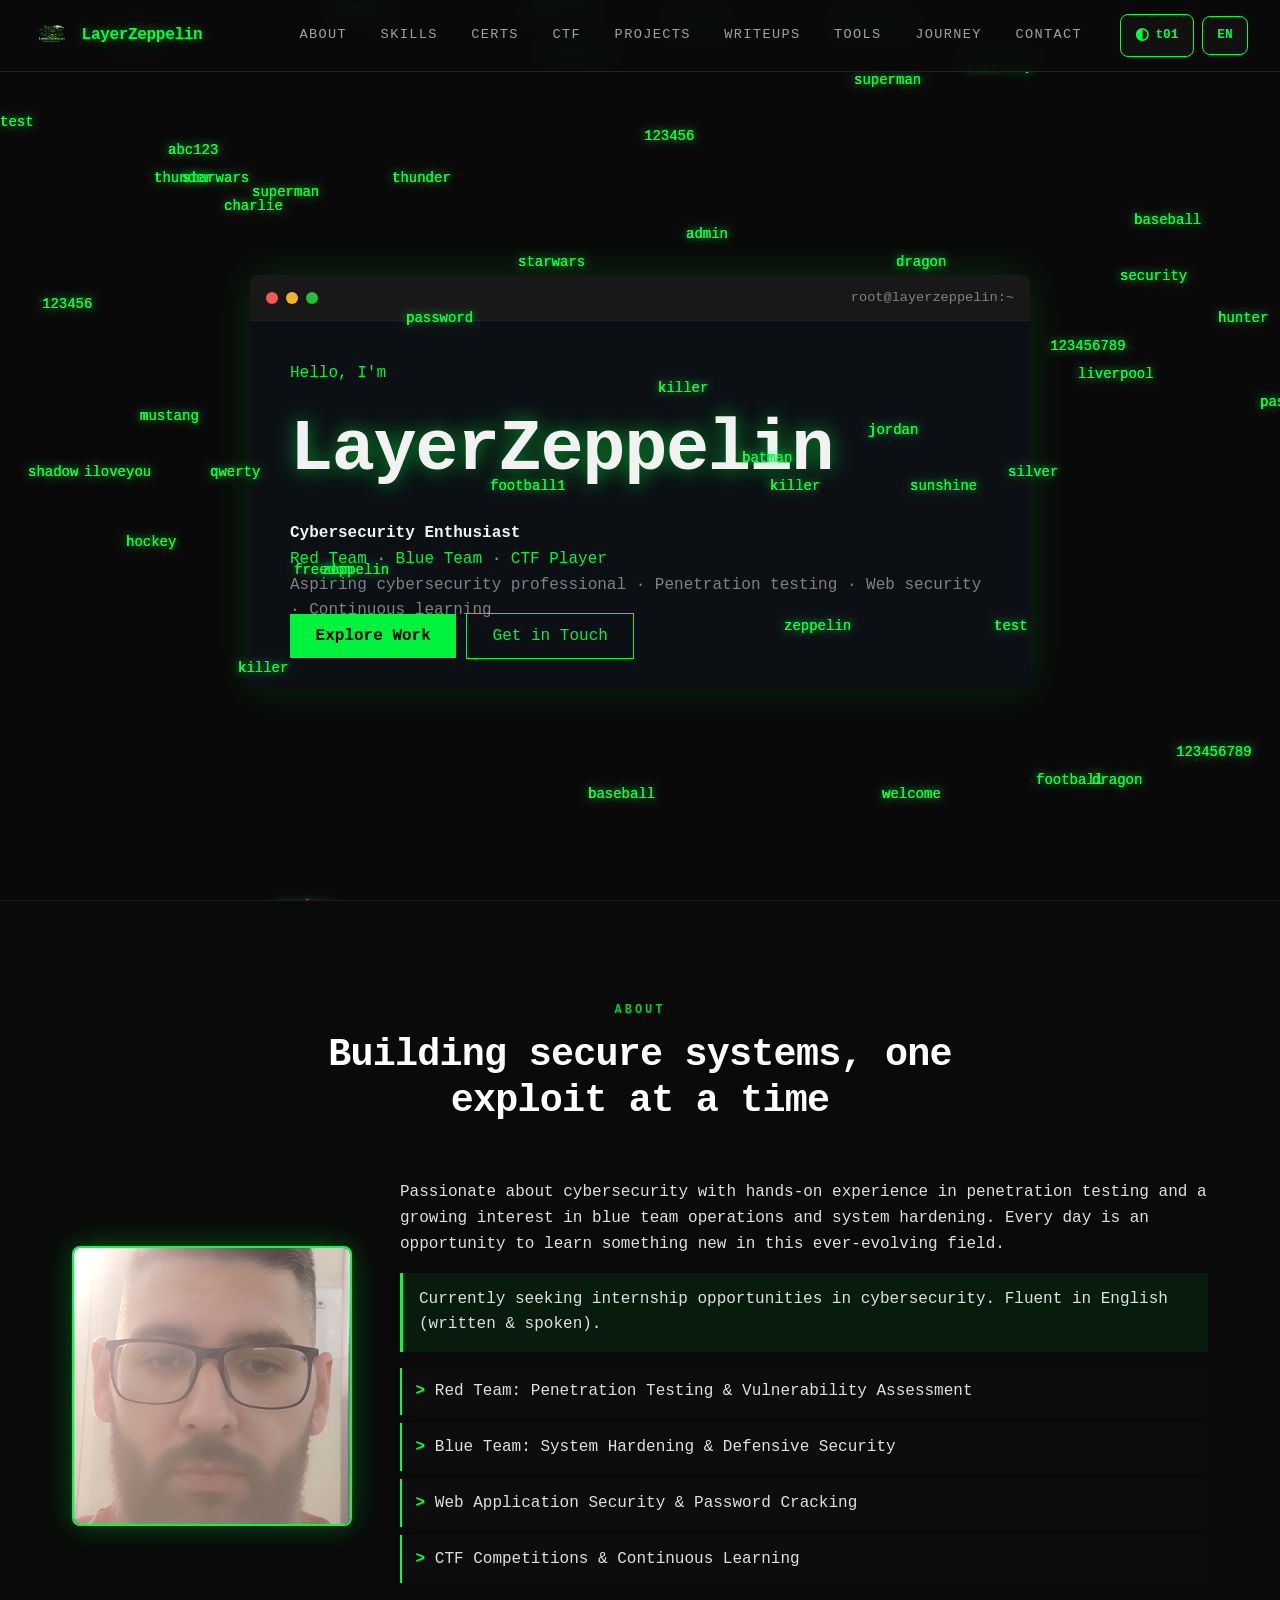
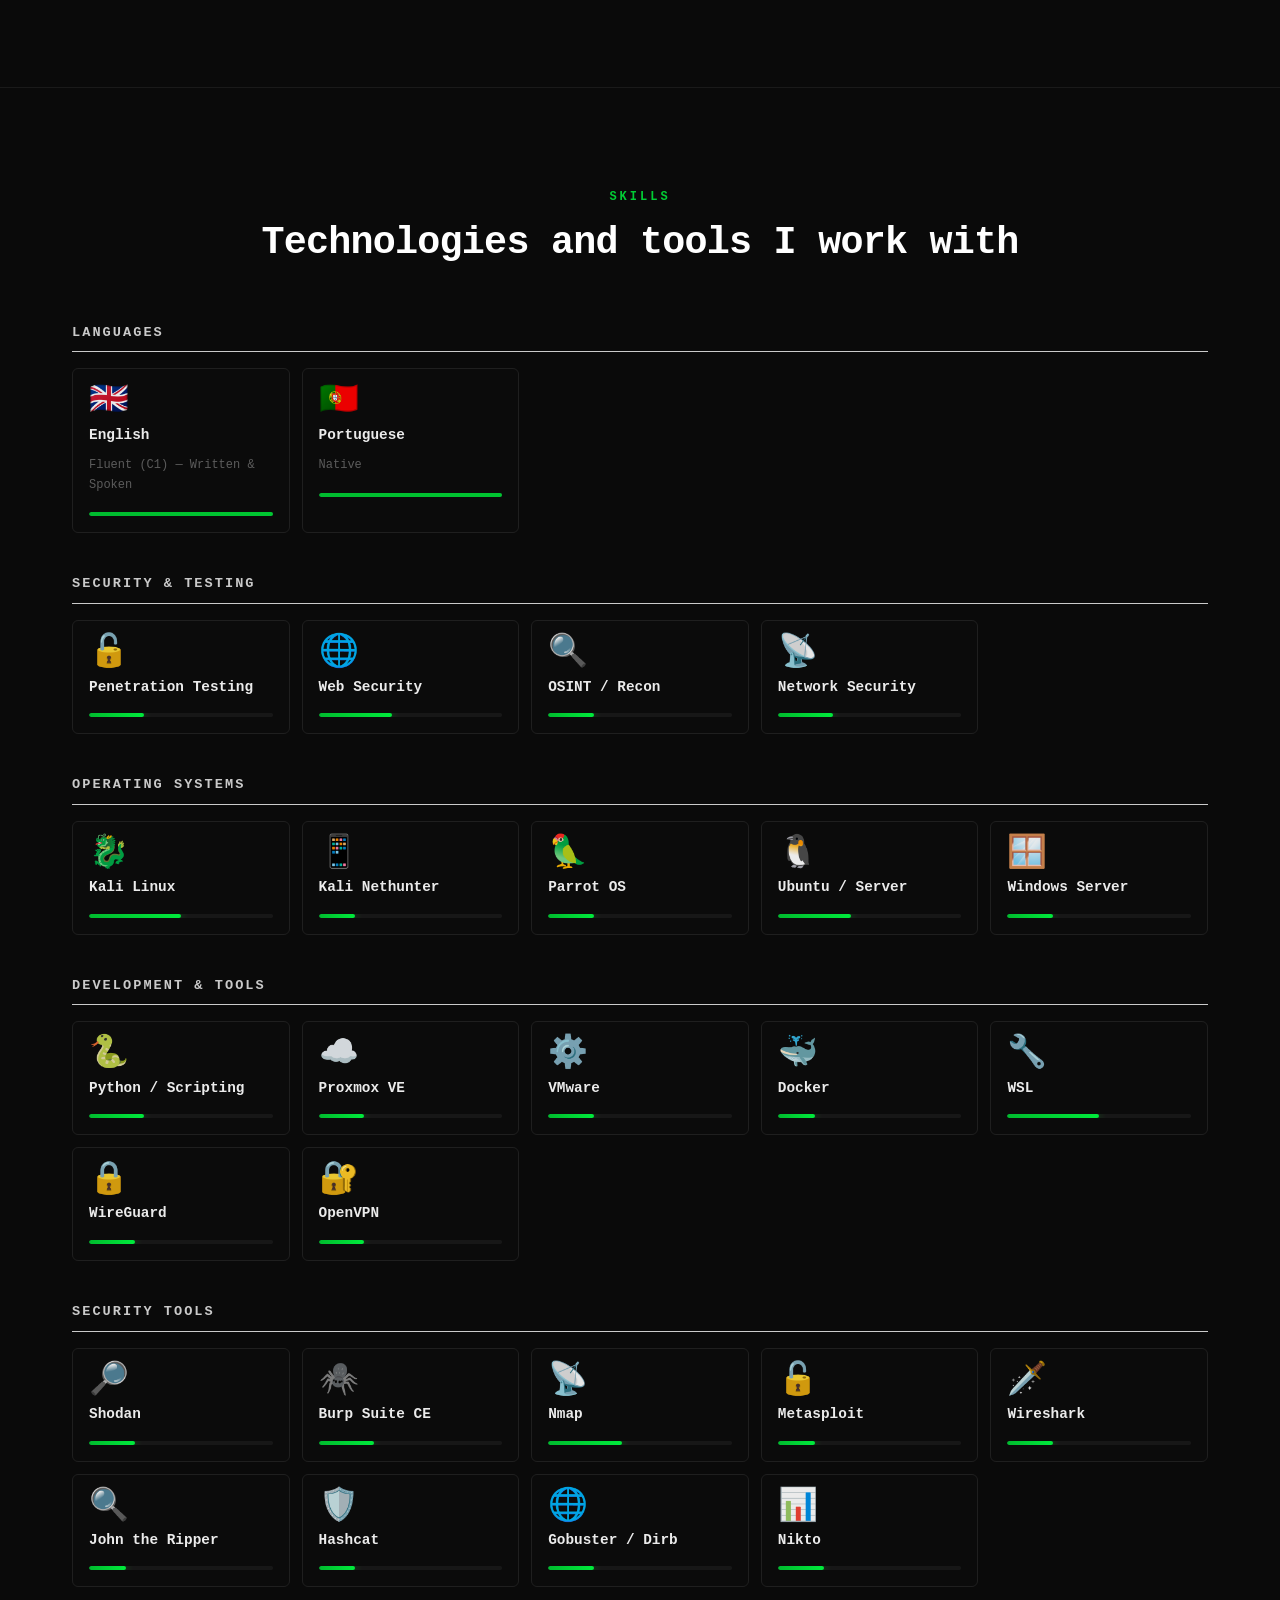
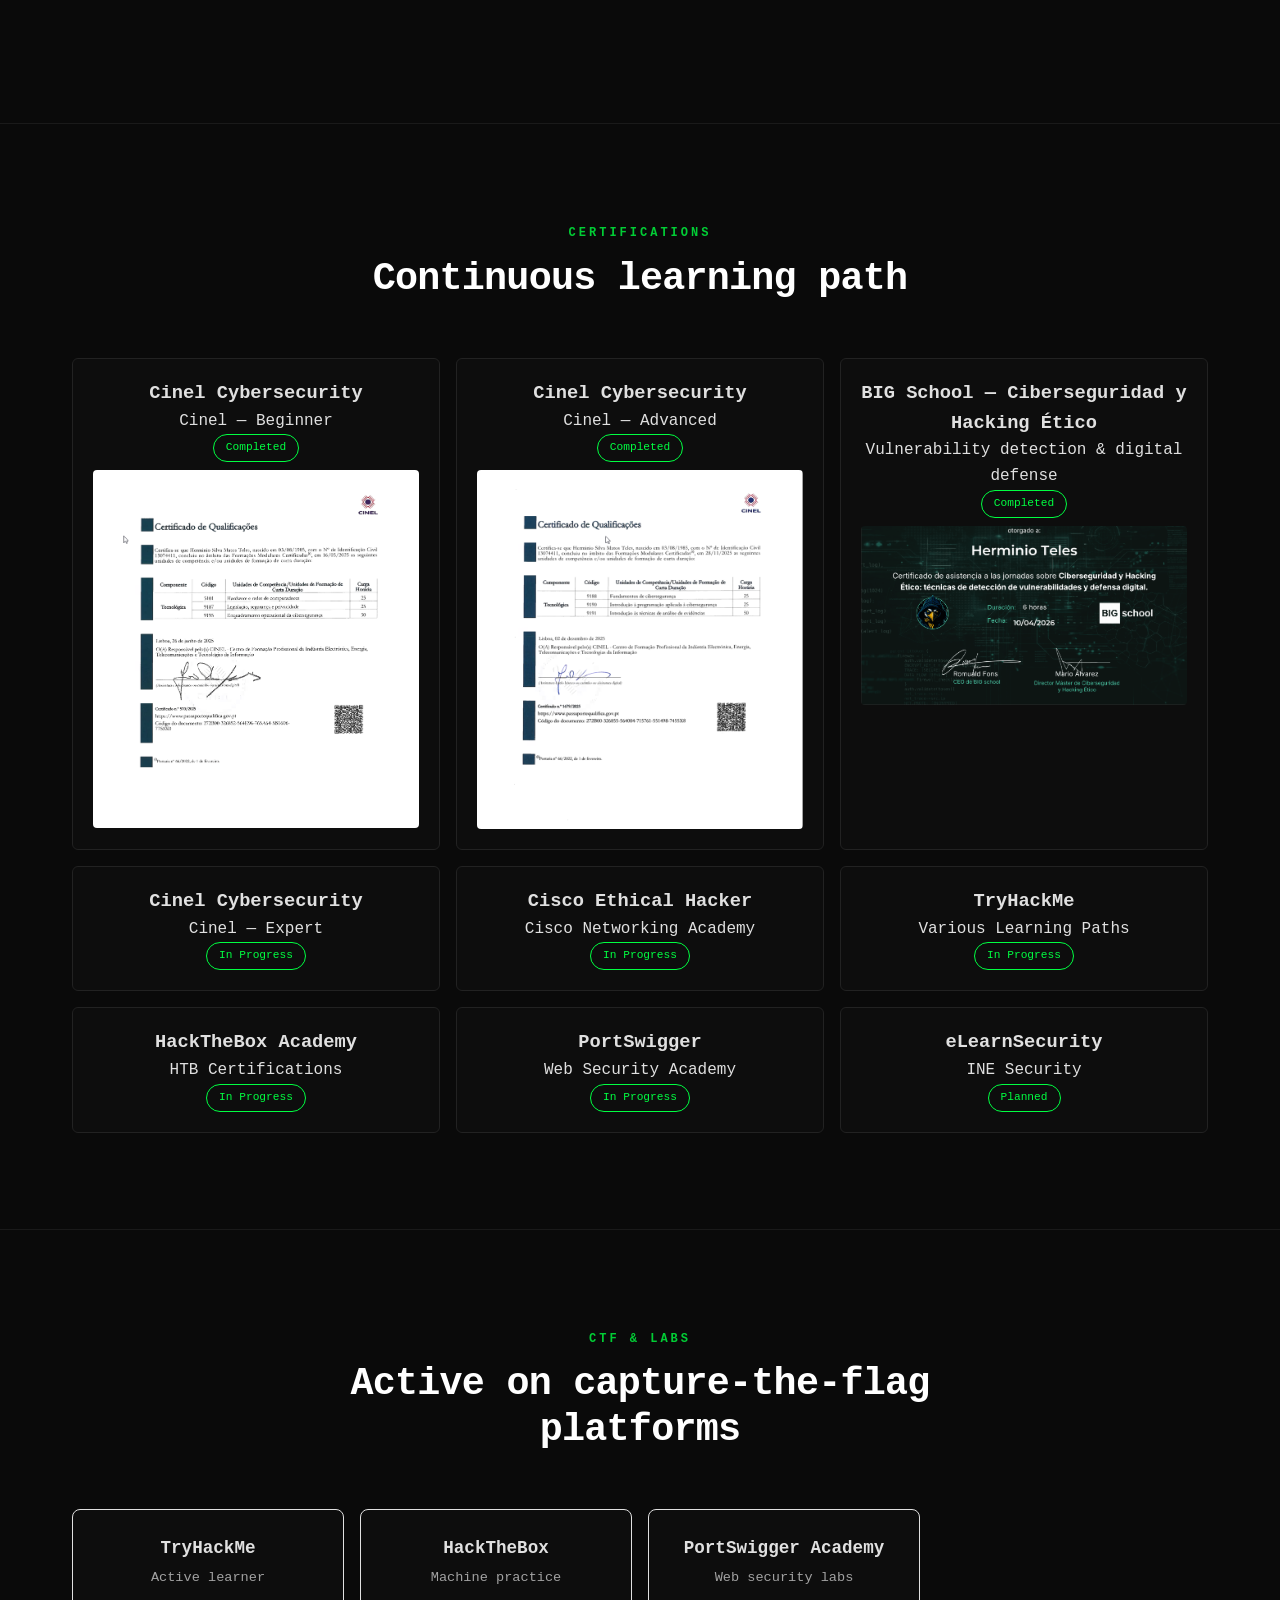
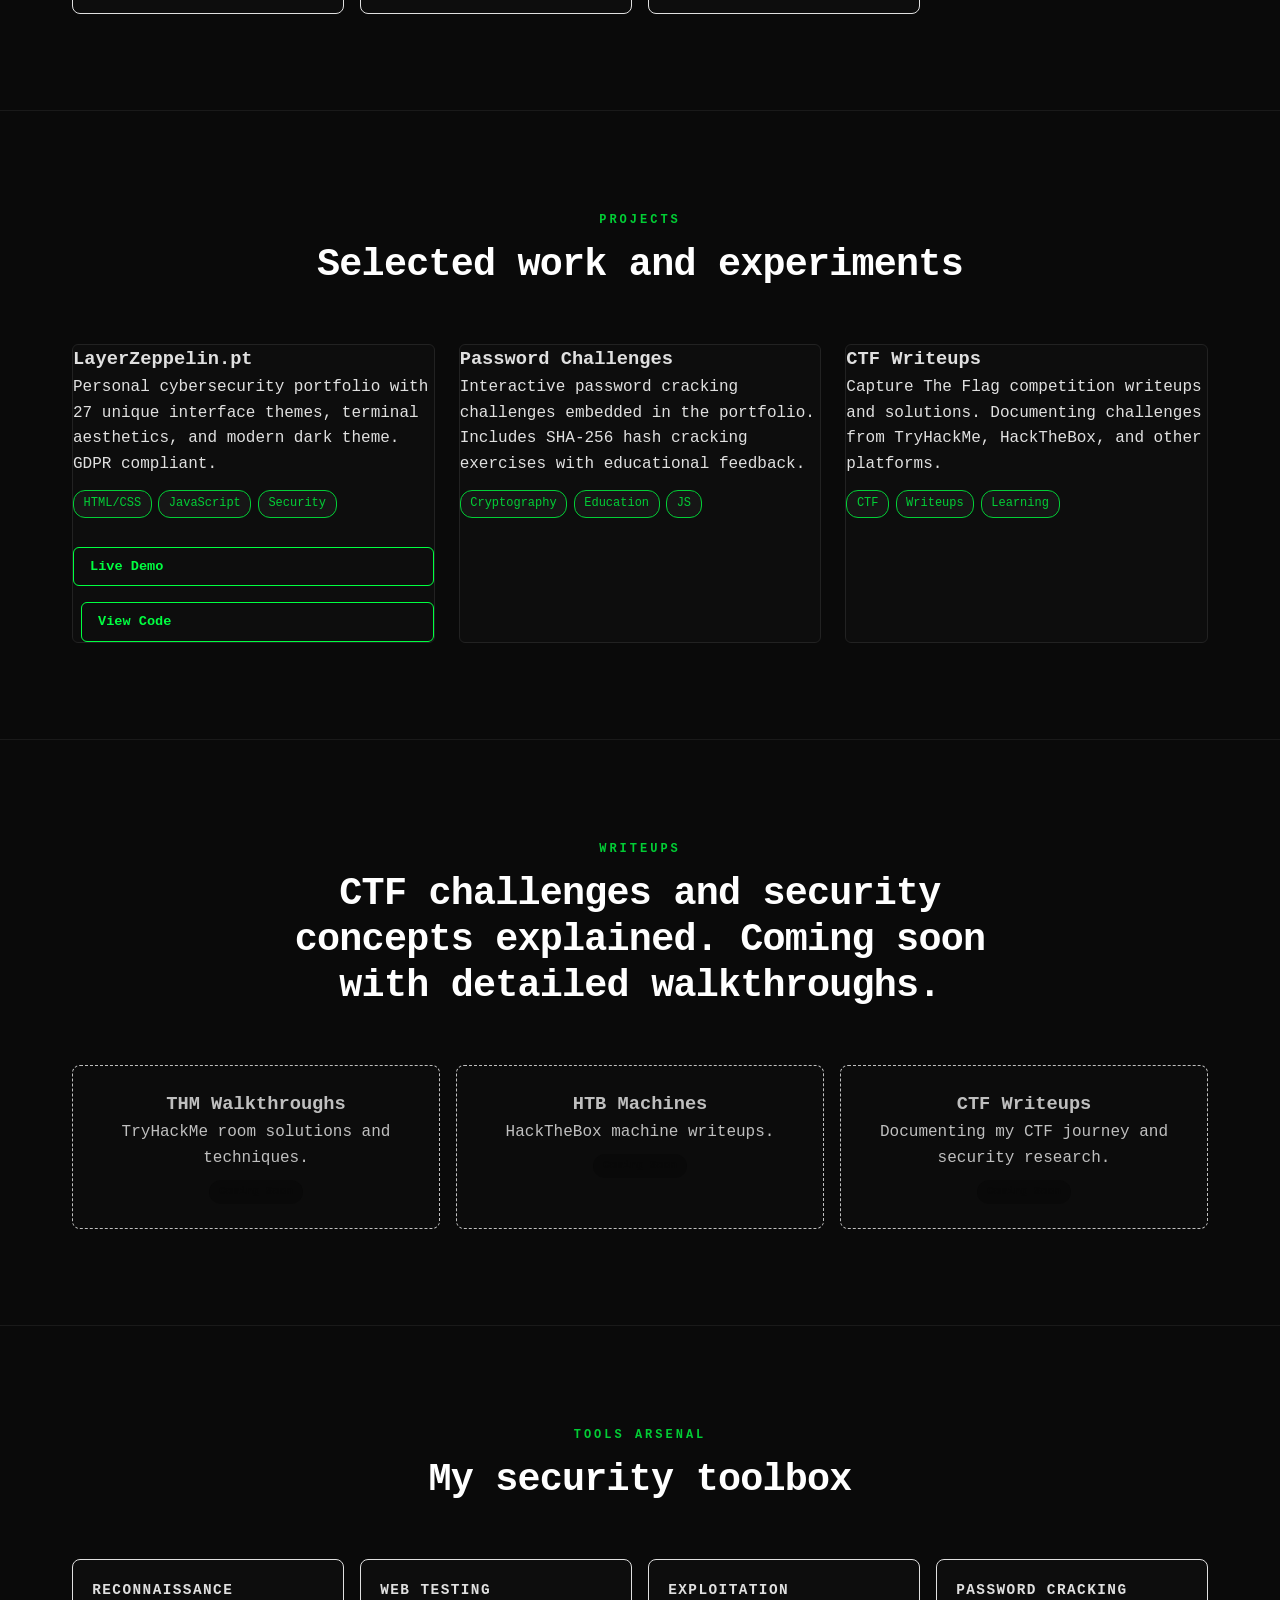
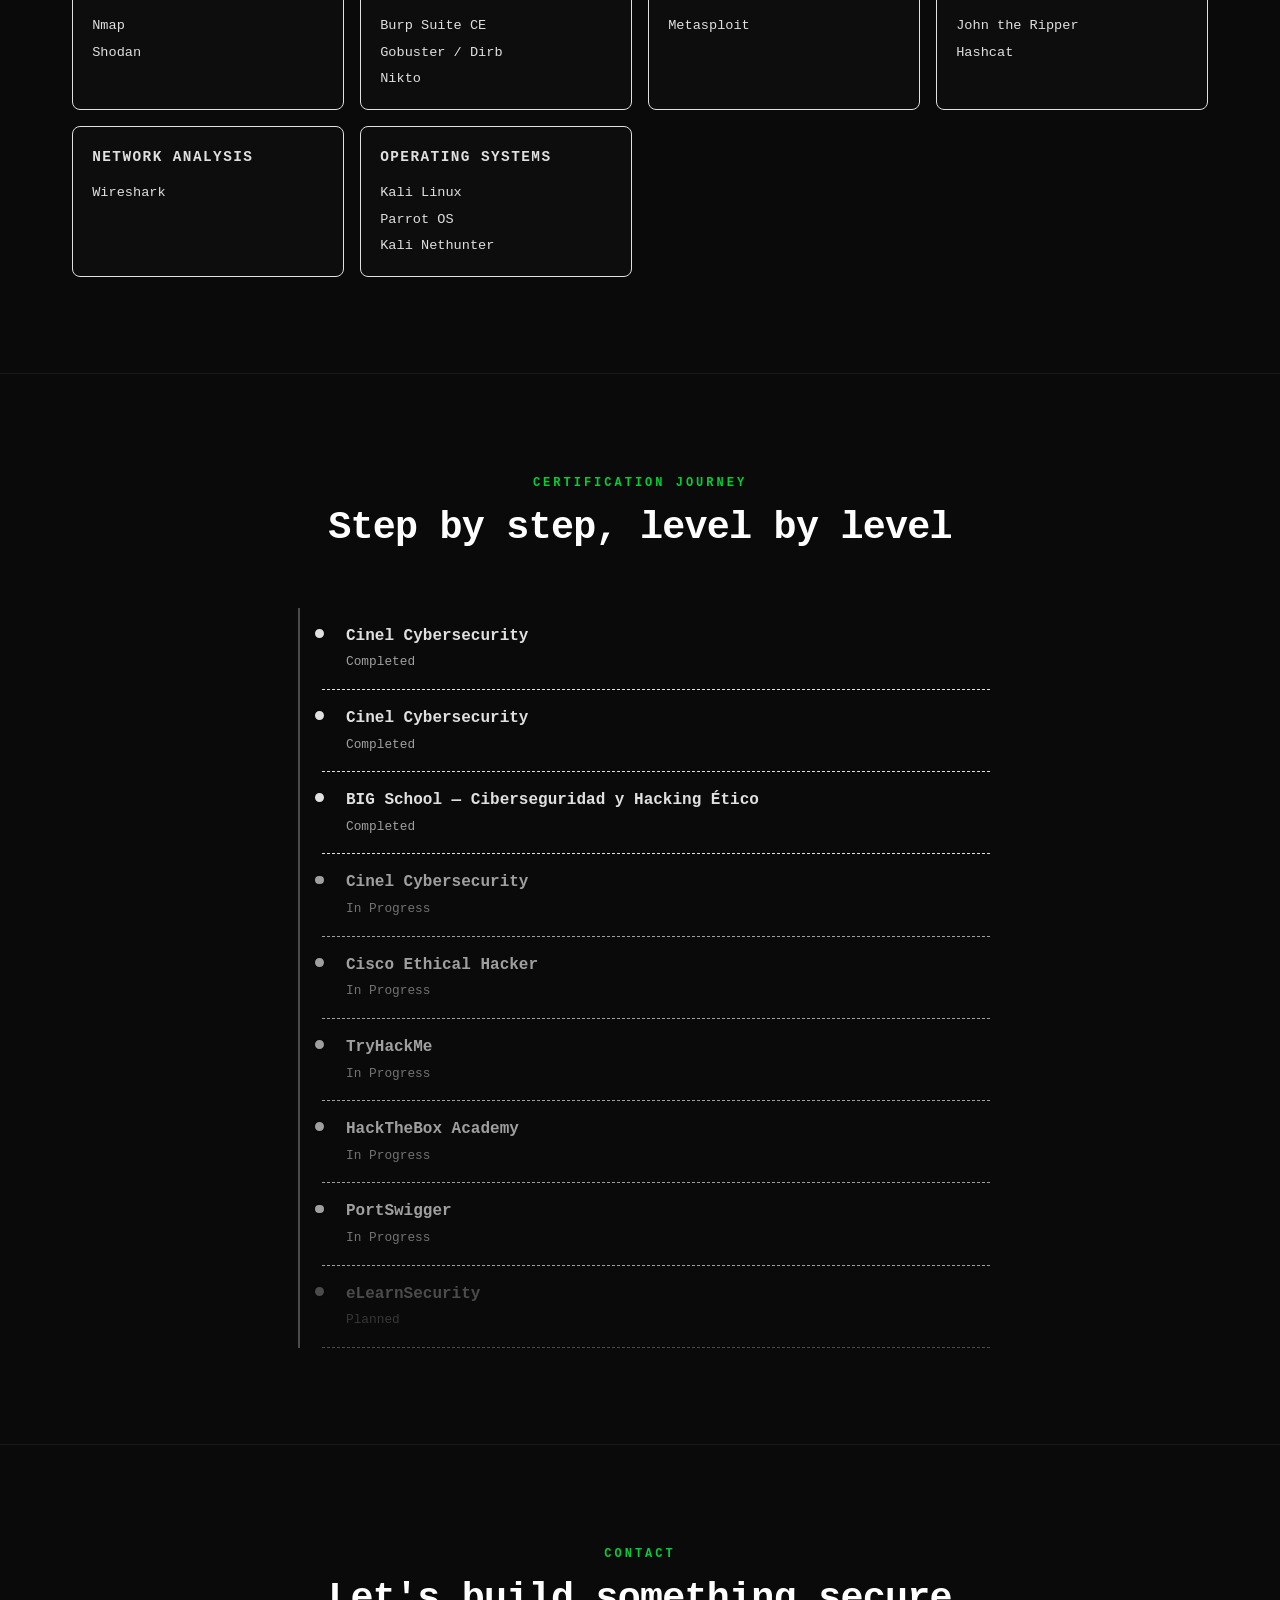
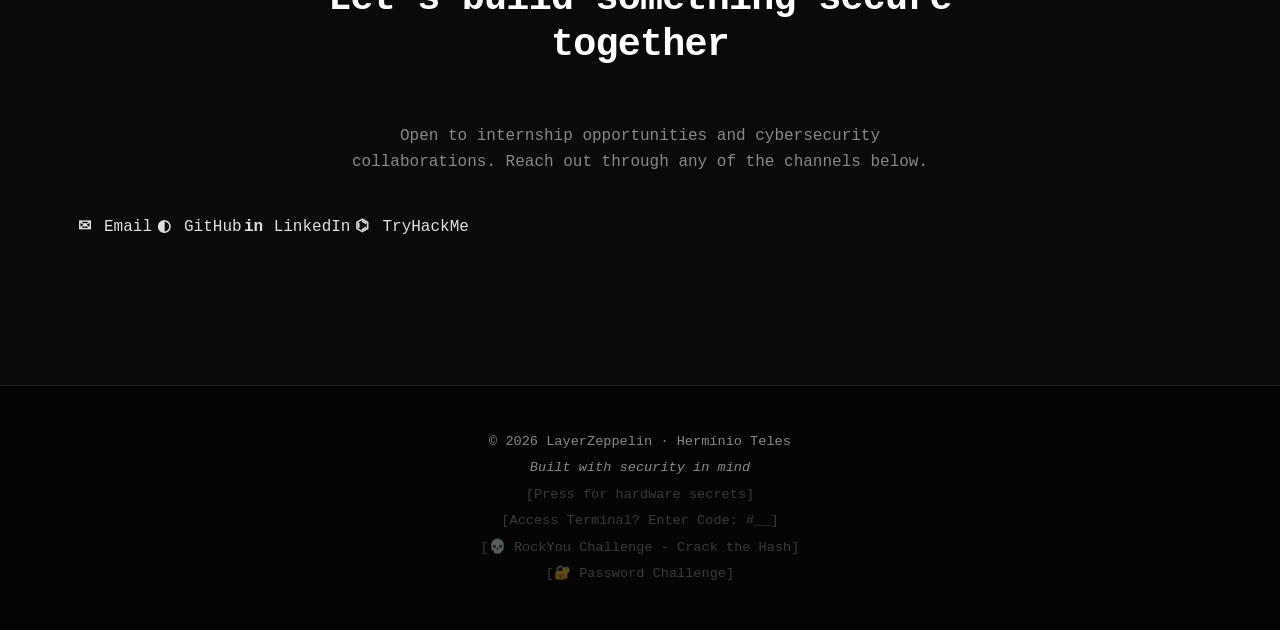
==== index.html @ aa00fa1d "feat: matrix rain perfected — vertical words, bright green, glow - Each column drops a RockYou passw" ====
<!DOCTYPE html>
<html lang="en" data-theme="t01" data-lang="en">
<head>
<meta charset="UTF-8">
<meta name="viewport" content="width=device-width,initial-scale=1,viewport-fit=cover">
<meta http-equiv="X-Content-Type-Options" content="nosniff">
<meta name="referrer" content="strict-origin-when-cross-origin">
<meta name="robots" content="index,follow">
<meta name="author" content="Hermínio Teles">
<meta name="description" data-i18n="meta.description" content="LayerZeppelin — 27 themes portfolio">
<meta name="theme-color" content="#000000">
<title data-i18n="meta.title">LayerZeppelin | Portfolio</title>
<link rel="icon" type="image/png" href="./assets/images/logo.png">
<link rel="icon" type="image/svg+xml" href="./favicon.svg">
<link rel="apple-touch-icon" href="./assets/images/logo.png">
<link rel="stylesheet" href="./style.css">
<link rel="stylesheet" href="./themes-2.css">
<link rel="stylesheet" href="./themes-3.css">
<link rel="stylesheet" href="./themes-4.css">
<script>
(function(){
  try{
    var t=localStorage.getItem('lz-theme');
    if(t){document.documentElement.setAttribute('data-theme',t);}
    var l=localStorage.getItem('lz-lang');
    if(l==='pt'||l==='en'){document.documentElement.setAttribute('data-lang',l);}
  }catch(e){}
})();
</script>
</head>
<body>

<a href="#main" class="skip-link" data-i18n="ui.skipToContent">Skip to content</a>

<!-- Theme-specific background canvases (one per theme) -->
<div class="bg-fx" aria-hidden="true">
  <canvas id="fx-matrix" data-fx="t01"></canvas>
  <canvas id="fx-tron" data-fx="t02"></canvas>
  <canvas id="fx-sakura" data-fx="t03"></canvas>
  <canvas id="fx-aurora" data-fx="t27"></canvas>
  <canvas id="fx-biolumi" data-fx="t08"></canvas>
  <canvas id="fx-stars" data-fx="t21"></canvas>
  <canvas id="fx-vhs" data-fx="t09"></canvas>
</div>

<header class="topbar">
  <div class="topbar-inner">
    <a href="#home" class="brand" aria-label="LayerZeppelin — Home">
      <img src="./assets/images/logo.png" alt="LayerZeppelin logo" class="brand-logo">
      <span class="brand-name" data-i18n="hero.name">LayerZeppelin</span>
    </a>
    <nav class="nav" aria-label="Primary">
      <ul class="nav-list">
        <li><a href="#about" data-i18n="nav.about">About</a></li>
        <li><a href="#skills" data-i18n="nav.skills">Skills</a></li>
        <li><a href="#certs" data-i18n="nav.certs">Certs</a></li>
        <li><a href="#ctf" data-i18n="nav.ctf">CTF</a></li>
        <li><a href="#projects" data-i18n="nav.projects">Projects</a></li>
        <li><a href="#writeups" data-i18n="nav.writeups">Writeups</a></li>
        <li><a href="#tools" data-i18n="nav.tools">Tools</a></li>
        <li><a href="#journey" data-i18n="nav.journey">Journey</a></li>
        <li><a href="#contact" data-i18n="nav.contact">Contact</a></li>
      </ul>
    </nav>
    <div class="actions">
      <button class="btn-theme-pick" id="theme-pick-btn" aria-haspopup="dialog" aria-controls="theme-modal" data-i18n-attr="aria-label:ui.chooseTheme" aria-label="Choose theme">
        <span class="theme-glyph" aria-hidden="true">◐</span>
        <span class="theme-name-mini" data-theme-mini>t01</span>
      </button>
      <button class="btn-lang" id="lang-btn" aria-label="Language">
        <span data-lang-label>EN</span>
      </button>
    </div>
    <button class="nav-toggle" id="nav-toggle" aria-label="Menu" aria-expanded="false" aria-controls="nav-list">
      <span></span><span></span><span></span>
    </button>
  </div>
</header>

<main id="main">

<!-- HERO -->
<section class="hero" id="home">
  <div class="hero-shell">
    <div class="hero-prompt" aria-hidden="true">
      <span class="dot red"></span><span class="dot yellow"></span><span class="dot green"></span>
      <span class="hero-title-mini">root@layerzeppelin:~</span>
    </div>
    <div class="hero-body">
      <p class="hero-greeting" data-i18n="hero.greeting">Hello, I'm</p>
      <h1 class="hero-name" data-i18n="hero.name">LayerZeppelin</h1>
      <p class="hero-role" data-i18n="hero.role">Cybersecurity Enthusiast</p>
      <p class="hero-tagline" data-i18n="hero.tagline">Red Team · Blue Team · CTF Player</p>
      <p class="hero-subtitle" data-i18n="hero.subtitle">Aspiring cybersecurity professional</p>
      <div class="hero-cta">
        <a href="#projects" class="btn btn-primary" data-i18n="hero.cta1">Explore Work</a>
        <a href="#contact" class="btn btn-ghost" data-i18n="hero.cta2">Get in Touch</a>
      </div>
    </div>
  </div>
</section>

<!-- ABOUT -->
<section class="sec" id="about">
  <div class="container">
    <header class="sec-head">
      <span class="sec-eyebrow" data-i18n="about.title">About</span>
      <h2 class="sec-title" data-i18n="about.heading">Building secure systems</h2>
    </header>
    <div class="about-grid">
      <div class="about-photo">
        <img src="./assets/images/profile.jpg" alt="LayerZeppelin" width="280" height="280" loading="lazy">
        <div class="photo-frame" aria-hidden="true"></div>
      </div>
      <div class="about-text">
        <p data-i18n="about.bio1">Bio...</p>
        <p class="about-highlight" data-i18n="about.bio2">Highlight</p>
        <ul class="about-list">
          <li data-i18n="about.highlights.0">Red Team</li>
          <li data-i18n="about.highlights.1">Blue Team</li>
          <li data-i18n="about.highlights.2">Web Security</li>
          <li data-i18n="about.highlights.3">CTF</li>
        </ul>
      </div>
    </div>
  </div>
</section>

<!-- SKILLS -->
<section class="sec" id="skills">
  <div class="container">
    <header class="sec-head">
      <span class="sec-eyebrow" data-i18n="skills.title">Skills</span>
      <h2 class="sec-title" data-i18n="skills.subtitle">Tech I work with</h2>
    </header>
    <div class="skills-render" id="skills-render"></div>
  </div>
</section>

<!-- CERTS -->
<section class="sec" id="certs">
  <div class="container">
    <header class="sec-head">
      <span class="sec-eyebrow" data-i18n="certs.title">Certifications</span>
      <h2 class="sec-title" data-i18n="certs.subtitle">Subtitle</h2>
    </header>
    <div class="certs-render" id="certs-render"></div>
  </div>
</section>

<!-- CTF -->
<section class="sec" id="ctf">
  <div class="container">
    <header class="sec-head">
      <span class="sec-eyebrow" data-i18n="ctf.title">CTF & Labs</span>
      <h2 class="sec-title" data-i18n="ctf.subtitle">CTF Subtitle</h2>
    </header>
    <div class="ctf-render" id="ctf-render"></div>
  </div>
</section>

<!-- PROJECTS -->
<section class="sec" id="projects">
  <div class="container">
    <header class="sec-head">
      <span class="sec-eyebrow" data-i18n="projects.title">Projects</span>
      <h2 class="sec-title" data-i18n="projects.subtitle">Selected work</h2>
    </header>
    <div class="projects-render" id="projects-render"></div>
  </div>
</section>

<!-- WRITEUPS -->
<section class="sec" id="writeups">
  <div class="container">
    <header class="sec-head">
      <span class="sec-eyebrow" data-i18n="writeups.title">Writeups</span>
      <h2 class="sec-title" data-i18n="writeups.subtitle">Writeups subtitle</h2>
    </header>
    <div class="writeups-render" id="writeups-render"></div>
  </div>
</section>

<!-- TOOLS -->
<section class="sec" id="tools">
  <div class="container">
    <header class="sec-head">
      <span class="sec-eyebrow" data-i18n="tools.title">Tools Arsenal</span>
      <h2 class="sec-title" data-i18n="tools.subtitle">My toolbox</h2>
    </header>
    <div class="tools-render" id="tools-render"></div>
  </div>
</section>

<!-- JOURNEY -->
<section class="sec" id="journey">
  <div class="container">
    <header class="sec-head">
      <span class="sec-eyebrow" data-i18n="journey.title">Certification Journey</span>
      <h2 class="sec-title" data-i18n="journey.subtitle">Step by step</h2>
    </header>
    <div class="journey-render" id="journey-render"></div>
  </div>
</section>

<!-- CONTACT -->
<section class="sec" id="contact">
  <div class="container">
    <header class="sec-head">
      <span class="sec-eyebrow" data-i18n="contact.title">Contact</span>
      <h2 class="sec-title" data-i18n="contact.subtitle">Let's build something secure</h2>
    </header>
    <p class="contact-desc" data-i18n="contact.description">Description</p>
    <div class="contact-render" id="contact-render"></div>
  </div>
</section>

</main>

<footer class="site-footer">
  <div class="container">
    <p data-i18n="footer.copyright">© 2026 LayerZeppelin</p>
    <p class="footer-note" data-i18n="footer.built">Built with security in mind</p>
    <p class="easter-egg-hint" data-action="open-easter" tabindex="0" role="button" aria-label="Hardware arsenal">[Press for hardware secrets]</p>
    <p class="easter-egg-hint" data-action="open-secret" tabindex="0" role="button" aria-label="Access terminal">[Access Terminal? Enter Code: #__]</p>
    <p class="easter-egg-hint" data-action="open-rockyou" tabindex="0" role="button" aria-label="RockYou challenge">[💀 RockYou Challenge - Crack the Hash]</p>
    <p class="easter-egg-hint" data-action="open-password" tabindex="0" role="button" aria-label="Password challenge">[🔐 Password Challenge]</p>
  </div>
</footer>

<!-- PASSWORD CHALLENGE PANEL -->
<div id="password-challenge-panel" class="secret-code-panel" role="dialog" aria-labelledby="password-challenge-title" aria-modal="true" hidden>
  <div class="secret-code-content">
    <button class="close-easter" data-action="close-password" aria-label="Fechar">&times;</button>
    <h3 id="password-challenge-title">🔐 PASSWORD CHALLENGE</h3>
    <p class="challenge-intro">A special challenge for those who dare...</p>
    <div class="hash-box">
      <p class="hash-label">Crack this SHA-256 hash:</p>
      <code class="hash-value">071542419dd270a3f5a674d10556b9bed28e6ec50e3d68df13c13b6b5ed26009</code>
      <p class="hash-hint">💡 Hint: No password is stronger than... [football club founded 1906]</p>
    </div>
    <label for="password-input" class="visually-hidden">Password</label>
    <input type="text" id="password-input" placeholder="Enter password..." autocomplete="off" aria-describedby="password-error">
    <button data-action="submit-password">CRACK IT</button>
    <p class="error-msg" id="password-error" role="alert" aria-live="polite"></p>
    <p class="success-msg" id="password-success" role="alert" aria-live="polite"></p>
  </div>
</div>

<!-- SECRET CODE PANEL -->
<div id="secret-code-panel" class="secret-code-panel" role="dialog" aria-labelledby="secret-code-title" aria-modal="true" hidden>
  <div class="secret-code-content">
    <button class="close-easter" data-action="close-secret" aria-label="Fechar">&times;</button>
    <h3 id="secret-code-title">ACCESS TERMINAL</h3>
    <p>Enter authorization code:</p>
    <label for="secret-code-input" class="visually-hidden">Código de autorização</label>
    <input type="text" id="secret-code-input" placeholder="#__" maxlength="4" autocomplete="off" inputmode="numeric" aria-describedby="secret-error">
    <button data-action="submit-secret">AUTHENTICATE</button>
    <p class="error-msg" id="secret-error" role="alert" aria-live="polite"></p>
  </div>
</div>

<!-- ROCKYOU CHALLENGE PANEL -->
<div id="rockyou-panel" class="secret-code-panel" role="dialog" aria-labelledby="rockyou-title" aria-modal="true" hidden>
  <div class="secret-code-content" style="max-width:600px;">
    <button class="close-easter" data-action="close-rockyou" aria-label="Fechar">&times;</button>
    <h3 id="rockyou-title">💀 ROCKYOU CHALLENGE</h3>
    <p class="challenge-intro">From the famous rockyou.txt leak...</p>
    <div class="hash-box">
      <p class="hash-label">Crack this SHA-256 hash:</p>
      <code class="hash-value">ef92b778bafe771e89245b89ecbc08a44a4e166c06659911881f383d4473e94f</code>
      <p class="hash-hint">💡 Hint: The most common password in rockyou.txt... followed by numbers!</p>
      <p class="hash-hint" style="font-size:0.7rem;opacity:0.7;">Format: [word][numbers]</p>
    </div>
    <label for="rockyou-input" class="visually-hidden">Password</label>
    <input type="text" id="rockyou-input" placeholder="Enter password..." autocomplete="off" aria-describedby="rockyou-error">
    <button data-action="submit-rockyou">CRACK IT</button>
    <p class="error-msg" id="rockyou-error" role="alert" aria-live="polite"></p>
    <p class="success-msg" id="rockyou-success" role="alert" aria-live="polite"></p>
    <div class="rockyou-info" style="margin-top:1.5rem;border-top:1px solid #333;padding-top:1rem;">
      <h4 style="color:#ff5f56;font-size:0.9rem;margin-bottom:0.5rem;">📚 About rockyou.txt</h4>
      <p style="color:#888;font-size:0.75rem;line-height:1.5;text-align:left;">
        • <strong style="color:#fff">2009:</strong> RockYou breach exposed <strong style="color:#0f0">14.3 million</strong> passwords<br>
        • <strong style="color:#fff">Time to crack:</strong> This hash would take <strong style="color:#f00">&lt; 1 second</strong> with GPU brute force<br>
        • <strong style="color:#fff">Top passwords:</strong> password123, 123456, qwerty, iloveyou<br>
        • <strong style="color:#fff">Lesson:</strong> Never use dictionary words or common patterns!
      </p>
    </div>
  </div>
</div>

<!-- ROOM 27 PANEL -->
<div id="room27-panel" class="room27-panel" role="dialog" aria-labelledby="room27-title" aria-modal="true" hidden>
  <div class="room27-content">
    <button class="close-easter" data-action="close-room27" aria-label="Fechar">&times;</button>
    <div class="room27-header">
      <span class="room27-status">ROOM 27 - ACTIVE</span>
      <h2 id="room27-title">CTF Challenge Terminal</h2>
    </div>
    <div class="room27-terminal">
      <div class="room27-ascii">
<pre>
    ╔══════════════════════════════════════╗
    ║   ▄▄▄▄▄▄▄▄▄▄▄▄▄▄▄▄▄▄▄▄▄▄▄▄▄▄▄▄   ║
    ║   █ CHALLENGE MODE: INITIALIZED █   ║
    ║   ▀▀▀▀▀▀▀▀▀▀▀▀▀▀▀▀▀▀▀▀▀▀▀▀▀▀▀▀▀   ║
    ╠══════════════════════════════════════╣
    ║                                      ║
    ║   [FLAG] Find the hidden message:    ║
    ║                                      ║
    ║   SGVscCBtZSwgSSdtIHNlZWtpbmcg      ║
    ║   YSBmdXR1cmUgaW4gY3liZXItc2Vj       ║
    ║   dXJpdHkuIENhbiB5b3UgZGVjb2Rl       ║
    ║   dGhpcz8=                           ║
    ║                                      ║
    ║   [HINT] Base64 knows the truth     ║
    ║                                      ║
    ╚══════════════════════════════════════╝
</pre>
      </div>
      <div class="room27-info">
        <div class="challenge-card">
          <h4>🖥️ Challenge #27: Decode the Future</h4>
          <p>This room holds a secret message. Can you decode it?</p>
          <p class="challenge-hint">Hint: The flag is encoded in Base64</p>
        </div>
        <div class="challenge-card success">
          <h4>🏆 Achievement Unlocked</h4>
          <p>You found Room 27!</p>
          <p>That makes you curious - a perfect trait for cybersecurity.</p>
        </div>
      </div>
    </div>
  </div>
</div>

<!-- HARDWARE ARSENAL PANEL -->
<div id="easter-egg-panel" class="easter-egg-panel" role="dialog" aria-labelledby="easter-egg-title" aria-modal="true" hidden>
  <div class="easter-egg-content">
    <button class="close-easter" data-action="close-easter" aria-label="Fechar">&times;</button>
    <h2 id="easter-egg-title">Hardware Arsenal</h2>
    <div class="easter-grid">
      <div class="easter-item">
        <div class="easter-icon" aria-hidden="true">🐬</div>
        <h3>Flipper Zero</h3>
        <p>Multi-tool for geeks. Sub-GHz, RFID, NFC, IR, GPIO hacking in your pocket.</p>
      </div>
      <div class="easter-item">
        <div class="easter-icon" aria-hidden="true">📶</div>
        <h3>ESP32 Marauder</h3>
        <p>Wi-Fi reconnaissance and pentesting tool for deauth, beacon spam, packet monitor.</p>
      </div>
      <div class="easter-item">
        <div class="easter-icon" aria-hidden="true">🐕</div>
        <h3>ESP32 Hale Hound</h3>
        <p>Bluetooth Low Energy security testing and device enumeration platform.</p>
      </div>
      <div class="easter-item">
        <div class="easter-icon" aria-hidden="true">👻</div>
        <h3>ESP32 Ghost</h3>
        <p>Stealthy wireless penetration testing device with custom firmware capabilities.</p>
      </div>
      <div class="easter-item">
        <div class="easter-icon" aria-hidden="true">🦇</div>
        <h3>ESP32 Bruce</h3>
        <p>Versatile ESP32-based tool for wireless security assessments and protocol analysis.</p>
      </div>
      <div class="easter-item">
        <div class="easter-icon" aria-hidden="true">🐱</div>
        <h3>ESP32 Pwnagotchi</h3>
        <p>AI-powered Wi-Fi hacking companion that learns from its environment.</p>
      </div>
    </div>
  </div>
</div>

<!-- THEME MODAL -->
<div class="modal" id="theme-modal" role="dialog" aria-labelledby="theme-modal-title" aria-modal="true" hidden>
  <div class="modal-backdrop" data-close-modal></div>
  <div class="modal-card">
    <header class="modal-head">
      <h2 id="theme-modal-title" data-i18n="ui.chooseTheme">Choose Theme</h2>
      <button class="modal-close" data-close-modal aria-label="Close" data-i18n-attr="aria-label:ui.close">×</button>
    </header>
    <div class="theme-grid" id="theme-grid"></div>
  </div>
</div>

<!-- Inline JSON fallbacks (compact, for file:// protocol) -->
<script type="application/json" id="i18n-en">{"meta":{"title":"LayerZeppelin | 27 Themes Portfolio","description":"LayerZeppelin — Cybersecurity portfolio with 27 completely unique interface themes."},"ui":{"chooseTheme":"Choose Theme","themeLabel":"Theme","languageLabel":"Language","close":"Close","open":"Open","skipToContent":"Skip to content","menu":"Menu"},"themes":{"t01":{"name":"Cyberpunk Terminal","desc":"Matrix rain · neon green · terminal aesthetic"},"t02":{"name":"Tron Legacy","desc":"Cyan wireframes · 3D perspective · digital grid"},"t03":{"name":"Sakura Dreams","desc":"Cherry blossoms · pink & crimson · elegant typography"},"t04":{"name":"Bauhaus Constructivism","desc":"Primary colors · geometric shapes · brutalist layout"},"t05":{"name":"Brutalist Mono","desc":"Pure black & white · giant type · hard shadows"},"t06":{"name":"Y2K Vapor","desc":"Magenta gradients · glitch effects · 3D buttons"},"t07":{"name":"Solarpunk Eden","desc":"Living green · organic forms · sunshine"},"t08":{"name":"Bioluminescent Abyss","desc":"Deep blue · glowing creatures · organic particles"},"t09":{"name":"VHS Retro","desc":"Scanlines · tracking errors · magenta dreams"},"t10":{"name":"Nordic Minimalist","desc":"Off-white · elegant serif · generous space"},"t11":{"name":"Memphis 80s","desc":"Playful patterns · postmodern · colorful chaos"},"t12":{"name":"Art Deco Gold","desc":"Gold & black · symmetrical geometry · Gatsby"},"t13":{"name":"Holographic Pastel","desc":"Iridescent · rainbow glass · futuristic shimmer"},"t14":{"name":"Dark Academia","desc":"Sepia · books · classical serif · old library"},"t15":{"name":"Risograph Print","desc":"Limited palette · grain texture · indie print"},"t16":{"name":"Pixel Arcade","desc":"8-bit blocks · pixel type · retro games"},"t17":{"name":"Liquid Metal","desc":"Mercury silver · reflections · fluid futurism"},"t18":{"name":"Japanese Ukiyo-e","desc":"Woodblock prints · waves · traditional"},"t19":{"name":"Renaissance Manuscript","desc":"Parchment · illuminated letters · classical"},"t20":{"name":"Steampunk Brass","desc":"Bronze & copper · gears · Victorian era"},"t21":{"name":"Space Opera","desc":"Stars & nebulae · gold on indigo · epic"},"t22":{"name":"Cottagecore","desc":"Beige & sage · floral · cozy handwritten"},"t23":{"name":"Cassette Futurism","desc":"80s sci-fi · orange & brown · CRT analog"},"t24":{"name":"Origami Paper","desc":"Folded paper · soft shadows · Japanese minimal"},"t25":{"name":"Bauhaus Grid","desc":"Modular grid · systematic · geometric"},"t26":{"name":"Glitch Art","desc":"RGB split · digital noise · anti-UI"},"t27":{"name":"Aurora Borealis","desc":"Northern lights · ethereal gradients · magical"}},"nav":{"about":"About","skills":"Skills","certs":"Certs","ctf":"CTF","projects":"Projects","writeups":"Writeups","tools":"Tools","journey":"Journey","contact":"Contact"},"hero":{"greeting":"Hello, I'm","name":"LayerZeppelin","role":"Cybersecurity Enthusiast","tagline":"Red Team · Blue Team · CTF Player","subtitle":"Aspiring cybersecurity professional · Penetration testing · Web security · Continuous learning","cta1":"Explore Work","cta2":"Get in Touch"},"about":{"title":"About","heading":"Building secure systems, one exploit at a time","bio1":"Passionate about cybersecurity with hands-on experience in penetration testing and a growing interest in blue team operations and system hardening. Every day is an opportunity to learn something new in this ever-evolving field.","bio2":"Currently seeking internship opportunities in cybersecurity. Fluent in English (written & spoken).","highlights":["Red Team: Penetration Testing & Vulnerability Assessment","Blue Team: System Hardening & Defensive Security","Web Application Security & Password Cracking","CTF Competitions & Continuous Learning"]},"skills":{"title":"Skills","subtitle":"Technologies and tools I work with","categories":{"lang":"Languages","sec":"Security & Testing","os":"Operating Systems","dev":"Development & Tools","tools":"Security Tools"},"items":{"english":{"name":"English","desc":"Fluent (C1) — Written & Spoken","level":80},"portuguese":{"name":"Portuguese","desc":"Native","level":100},"pentest":{"name":"Penetration Testing","level":6},"web":{"name":"Web Security","level":8},"osint":{"name":"OSINT / Recon","level":5},"network":{"name":"Network Security","level":6},"kali":{"name":"Kali Linux","level":10},"nethunter":{"name":"Kali Nethunter","level":4},"parrot":{"name":"Parrot OS","level":5},"ubuntu":{"name":"Ubuntu / Server","level":8},"windows":{"name":"Windows Server","level":5},"python":{"name":"Python / Scripting","level":6},"proxmox":{"name":"Proxmox VE","level":5},"vmware":{"name":"VMware","level":5},"docker":{"name":"Docker","level":4},"wsl":{"name":"WSL","level":10},"wireguard":{"name":"WireGuard","level":5},"openvpn":{"name":"OpenVPN","level":5},"shodan":{"name":"Shodan","level":5},"burp":{"name":"Burp Suite CE","level":6},"nmap":{"name":"Nmap","level":8},"metasploit":{"name":"Metasploit","level":4},"wireshark":{"name":"Wireshark","level":5},"john":{"name":"John the Ripper","level":4},"hashcat":{"name":"Hashcat","level":4},"gobuster":{"name":"Gobuster / Dirb","level":5},"nikto":{"name":"Nikto","level":5}}},"certs":{"title":"Certifications","subtitle":"Continuous learning path","status":{"completed":"Completed","inProgress":"In Progress","planned":"Planned"},"view":"View Certificate","items":[{"name":"Cinel Cybersecurity","issuer":"Cinel — Beginner","status":"completed","img":"cinel-iniciante.png"},{"name":"Cinel Cybersecurity","issuer":"Cinel — Advanced","status":"completed","img":"cinel-avancado.png"},{"name":"BIG School — Ciberseguridad y Hacking Ético","issuer":"Vulnerability detection & digital defense","status":"completed","img":"big-school.png"},{"name":"Cinel Cybersecurity","issuer":"Cinel — Expert","status":"inProgress"},{"name":"Cisco Ethical Hacker","issuer":"Cisco Networking Academy","status":"inProgress"},{"name":"TryHackMe","issuer":"Various Learning Paths","status":"inProgress"},{"name":"HackTheBox Academy","issuer":"HTB Certifications","status":"inProgress"},{"name":"PortSwigger","issuer":"Web Security Academy","status":"inProgress"},{"name":"eLearnSecurity","issuer":"INE Security","status":"planned"}]},"ctf":{"title":"CTF & Labs","subtitle":"Active on capture-the-flag platforms"},"projects":{"title":"Projects","subtitle":"Selected work and experiments","liveDemo":"Live Demo","viewCode":"View Code","viewMore":"View on GitHub","items":[{"name":"LayerZeppelin.pt","description":"Personal cybersecurity portfolio with 27 unique interface themes, terminal aesthetics, and modern dark theme. GDPR compliant.","tags":["HTML/CSS","JavaScript","Security"],"image":"project-final.png","url":"https://layerzeppelin.pt","code":"https://github.com/HSMTFPS"},{"name":"Password Challenges","description":"Interactive password cracking challenges embedded in the portfolio. Includes SHA-256 hash cracking exercises with educational feedback.","tags":["Cryptography","Education","JS"]},{"name":"CTF Writeups","description":"Capture The Flag competition writeups and solutions. Documenting challenges from TryHackMe, HackTheBox, and other platforms.","tags":["CTF","Writeups","Learning"]}]},"writeups":{"title":"Writeups","subtitle":"CTF challenges and security concepts explained. Coming soon with detailed walkthroughs.","coming":"Coming Soon","items":[{"name":"THM Walkthroughs","desc":"TryHackMe room solutions and techniques."},{"name":"HTB Machines","desc":"HackTheBox machine writeups."},{"name":"CTF Writeups","desc":"Documenting my CTF journey and security research."}]},"tools":{"title":"Tools Arsenal","subtitle":"My security toolbox","categories":{"recon":"Reconnaissance","web":"Web Testing","exploit":"Exploitation","pass":"Password Cracking","net":"Network Analysis","os":"Operating Systems"}},"journey":{"title":"Certification Journey","subtitle":"Step by step, level by level"},"contact":{"title":"Contact","subtitle":"Let's build something secure together","description":"Open to internship opportunities and cybersecurity collaborations. Reach out through any of the channels below.","email":"Email","github":"GitHub","linkedin":"LinkedIn","tryhackme":"TryHackMe"},"footer":{"copyright":"© 2026 LayerZeppelin · Hermínio Teles","built":"Built with security in mind"}}</script>
<script type="application/json" id="i18n-pt">{"meta":{"title":"LayerZeppelin | Portfólio com 27 Temas","description":"LayerZeppelin — Portfólio de cibersegurança com 27 temas de interface únicos."},"ui":{"chooseTheme":"Escolher Tema","themeLabel":"Tema","languageLabel":"Idioma","close":"Fechar","open":"Abrir","skipToContent":"Saltar para conteúdo","menu":"Menu"},"themes":{"t01":{"name":"Cyberpunk Terminal","desc":"Matrix rain · verde néon · estética terminal"},"t02":{"name":"Tron Legacy","desc":"Wireframes ciano · perspetiva 3D · grelha digital"},"t03":{"name":"Sakura Dreams","desc":"Pétalas de cerejeira · rosa e carmim · tipografia elegante"},"t04":{"name":"Bauhaus Construtivista","desc":"Cores primárias · formas geométricas · brutalista"},"t05":{"name":"Brutalista Mono","desc":"Preto e branco puro · tipografia gigante · sombras duras"},"t06":{"name":"Y2K Vapor","desc":"Gradientes magenta · glitch · botões 3D"},"t07":{"name":"Solarpunk Eden","desc":"Verde vivo · formas orgânicas · luz solar"},"t08":{"name":"Abismo Bioluminescente","desc":"Azul profundo · criaturas brilhantes · partículas"},"t09":{"name":"VHS Retro","desc":"Scanlines · erros de tracking · rosa retro"},"t10":{"name":"Minimalista Nórdico","desc":"Off-white · serif elegante · espaço generoso"},"t11":{"name":"Memphis 80s","desc":"Padrões coloridos · pós-moderno · caos alegre"},"t12":{"name":"Art Déco Ouro","desc":"Ouro e preto · simetria · Gatsby"},"t13":{"name":"Pastel Holográfico","desc":"Iridescente · vidro arco-íris · brilho futurista"},"t14":{"name":"Dark Academia","desc":"Sépia · livros · serif clássica · biblioteca"},"t15":{"name":"Impressão Riso","desc":"Paleta limitada · textura granulada · indie"},"t16":{"name":"Pixel Arcade","desc":"Blocos 8-bit · tipo pixel · jogos retro"},"t17":{"name":"Metal Líquido","desc":"Prata mercúrio · reflexos · fluido"},"t18":{"name":"Ukiyo-e Japonês","desc":"Gravura · ondas · tradicional"},"t19":{"name":"Manuscrito Renascentista","desc":"Pergaminho · iluminuras · clássico"},"t20":{"name":"Steampunk Latão","desc":"Bronze · engrenagens · era vitoriana"},"t21":{"name":"Space Opera","desc":"Estrelas · nebulosas · ouro sobre índigo"},"t22":{"name":"Cottagecore","desc":"Bege e sage · floral · acolhedor"},"t23":{"name":"Futurismo Cassete","desc":"Sci-fi anos 80 · laranja e castanho · CRT"},"t24":{"name":"Papel Origami","desc":"Papel dobrado · sombras suaves · minimal"},"t25":{"name":"Grelha Bauhaus","desc":"Grelha modular · sistemática · geométrica"},"t26":{"name":"Arte Glitch","desc":"RGB split · ruído digital · anti-UI"},"t27":{"name":"Aurora Boreal","desc":"Luzes do norte · gradientes etéreos · mágico"}},"nav":{"about":"Sobre","skills":"Skills","certs":"Certs","ctf":"CTF","projects":"Projetos","writeups":"Writeups","tools":"Tools","journey":"Jornada","contact":"Contacto"},"hero":{"greeting":"Olá, sou o","name":"LayerZeppelin","role":"Entusiasta de Cibersegurança","tagline":"Red Team · Blue Team · Jogador CTF","subtitle":"Aspirante a profissional de cibersegurança · Penetration testing · Segurança web","cta1":"Ver Trabalhos","cta2":"Entrar em Contacto"},"about":{"title":"Sobre","heading":"A construir sistemas seguros, um exploit de cada vez","bio1":"Apaixonado por cibersegurança com experiência prática em penetration testing e interesse crescente em operações de blue team e hardening de sistemas. Cada dia é uma oportunidade para aprender algo novo neste campo em constante evolução.","bio2":"Atualmente à procura de oportunidades de estágio em cibersegurança. Fluente em inglês (escrito e falado).","highlights":["Red Team: Penetration Testing & Vulnerability Assessment","Blue Team: System Hardening & Segurança Defensiva","Segurança de Aplicações Web & Password Cracking","Competições CTF & Aprendizagem Contínua"]},"skills":{"title":"Competências","subtitle":"Tecnologias e ferramentas com que trabalho","categories":{"lang":"Idiomas","sec":"Segurança & Testing","os":"Sistemas Operativos","dev":"Desenvolvimento & Ferramentas","tools":"Ferramentas de Segurança"},"items":{"english":{"name":"Inglês","desc":"Fluente (C1) — Escrito e Falado","level":80},"portuguese":{"name":"Português","desc":"Nativo","level":100},"pentest":{"name":"Penetration Testing","level":6},"web":{"name":"Segurança Web","level":8},"osint":{"name":"OSINT / Recon","level":5},"network":{"name":"Segurança de Rede","level":6},"kali":{"name":"Kali Linux","level":10},"nethunter":{"name":"Kali Nethunter","level":4},"parrot":{"name":"Parrot OS","level":5},"ubuntu":{"name":"Ubuntu / Server","level":8},"windows":{"name":"Windows Server","level":5},"python":{"name":"Python / Scripting","level":6},"proxmox":{"name":"Proxmox VE","level":5},"vmware":{"name":"VMware","level":5},"docker":{"name":"Docker","level":4},"wsl":{"name":"WSL","level":10},"wireguard":{"name":"WireGuard","level":5},"openvpn":{"name":"OpenVPN","level":5},"shodan":{"name":"Shodan","level":5},"burp":{"name":"Burp Suite CE","level":6},"nmap":{"name":"Nmap","level":8},"metasploit":{"name":"Metasploit","level":4},"wireshark":{"name":"Wireshark","level":5},"john":{"name":"John the Ripper","level":4},"hashcat":{"name":"Hashcat","level":4},"gobuster":{"name":"Gobuster / Dirb","level":5},"nikto":{"name":"Nikto","level":5}}},"certs":{"title":"Certificações","subtitle":"Caminho de aprendizagem contínua","status":{"completed":"Concluído","inProgress":"Em Curso","planned":"Planeado"},"view":"Ver Certificado","items":[{"name":"Cinel Cybersecurity","issuer":"Cinel — Iniciante","status":"completed","img":"cinel-iniciante.png"},{"name":"Cinel Cybersecurity","issuer":"Cinel — Avançado","status":"completed","img":"cinel-avancado.png"},{"name":"BIG School — Ciberseguridad y Hacking Ético","issuer":"Deteção de vulnerabilidades e defesa digital","status":"completed","img":"big-school.png"},{"name":"Cinel Cybersecurity","issuer":"Cinel — Expert","status":"inProgress"},{"name":"Cisco Ethical Hacker","issuer":"Cisco Networking Academy","status":"inProgress"},{"name":"TryHackMe","issuer":"Caminhos de aprendizagem","status":"inProgress"},{"name":"HackTheBox Academy","issuer":"Certificações HTB","status":"inProgress"},{"name":"PortSwigger","issuer":"Web Security Academy","status":"inProgress"},{"name":"eLearnSecurity","issuer":"INE Security","status":"planned"}]},"ctf":{"title":"CTF & Labs","subtitle":"Ativo em plataformas Capture-The-Flag"},"projects":{"title":"Projetos","subtitle":"Trabalhos e experiências selecionados","liveDemo":"Ver Demo","viewCode":"Ver Código","viewMore":"Ver no GitHub","items":[{"name":"LayerZeppelin.pt","description":"Portfólio pessoal de cibersegurança com 27 temas de interface únicos, estética terminal e tema dark moderno. GDPR compliant.","tags":["HTML/CSS","JavaScript","Segurança"],"image":"project-final.png","url":"https://layerzeppelin.pt","code":"https://github.com/HSMTFPS"},{"name":"Password Challenges","description":"Desafios interativos de password cracking incorporados no portfólio. Inclui exercícios SHA-256 com feedback educativo.","tags":["Criptografia","Educação","JS"]},{"name":"CTF Writeups","description":"Writeups e soluções de competições CTF. Documentação de desafios TryHackMe, HackTheBox e outras plataformas.","tags":["CTF","Writeups","Aprendizagem"]}]},"writeups":{"title":"Writeups","subtitle":"Desafios CTF e conceitos de segurança explicados. Em breve com walkthroughs detalhados.","coming":"Em Breve","items":[{"name":"THM Walkthroughs","desc":"Soluções de salas TryHackMe e técnicas."},{"name":"HTB Machines","desc":"Writeups de máquinas HackTheBox."},{"name":"CTF Writeups","desc":"A documentar a minha jornada CTF."}]},"tools":{"title":"Arsenal de Ferramentas","subtitle":"A minha caixa de ferramentas","categories":{"recon":"Reconhecimento","web":"Web Testing","exploit":"Exploração","pass":"Password Cracking","net":"Análise de Rede","os":"Sistemas Operativos"}},"journey":{"title":"Jornada de Certificação","subtitle":"Passo a passo, nível a nível"},"contact":{"title":"Contacto","subtitle":"Vamos construir algo seguro juntos","description":"Aberto a oportunidades de estágio e colaborações em cibersegurança. Contacta-me através de qualquer um dos canais abaixo.","email":"Email","github":"GitHub","linkedin":"LinkedIn","tryhackme":"TryHackMe"},"footer":{"copyright":"© 2026 LayerZeppelin · Hermínio Teles","built":"Construído com segurança em mente"}}</script>

<script src="./script.js?v=20260807f" defer></script>
</body>
</html>
---- style.css ----
/* ============================================================
   LZ Portfolio — 27 Themes System
   Each theme (data-theme="tNN") is a FULLY UNIQUE INTERFACE
   ============================================================ */

*,*::before,*::after{box-sizing:border-box;margin:0;padding:0}
html{scroll-behavior:smooth;background:#0a0a0a}
[data-theme="t01"]{background:#0a0a0a}
[data-theme="t02"]{background:linear-gradient(180deg,#000814 0%,#001d3d 100%)}
[data-theme="t03"]{background:linear-gradient(180deg,#fef5f7 0%,#fde8ee 100%)}
body{font-family:system-ui,-apple-system,Segoe UI,Roboto,sans-serif;line-height:1.6;overflow-x:hidden;transition:background 0.6s ease,color 0.6s ease,font-family 0.4s;background:transparent}
.bg-fx{position:fixed;inset:0;z-index:0;pointer-events:none;overflow:hidden}
.bg-fx canvas{position:absolute;inset:0;width:100%;height:100%;display:none;opacity:1;transition:opacity 0.6s}
[data-theme="t01"] #fx-matrix,
[data-theme="t02"] #fx-tron,
[data-theme="t03"] #fx-sakura,
[data-theme="t08"] #fx-biolumi,
[data-theme="t09"] #fx-vhs,
[data-theme="t21"] #fx-stars,
[data-theme="t27"] #fx-aurora{display:block;opacity:1}

/* Ensure all content sits above the canvas */
.topbar,.sec,.site-footer,.modal,.secret-code-panel,.room27-panel,.easter-egg-panel{position:relative;z-index:1}

a{text-decoration:none;color:inherit}
ul{list-style:none}
img{max-width:100%;display:block}
button{font:inherit;cursor:pointer;border:none;background:none;color:inherit}
.container{max-width:1200px;margin:0 auto;padding:0 2rem;width:100%}

.skip-link{position:fixed;top:-100px;left:1rem;padding:0.75rem 1.25rem;background:#000;color:#fff;border-radius:8px;z-index:10000;transition:top 0.2s}
.skip-link:focus{top:1rem}

/* TOPBAR (neutral, adapts to theme via colors) */
.topbar{position:fixed;top:0;left:0;right:0;z-index:100;transition:all 0.4s}
.topbar-inner{max-width:1400px;margin:0 auto;padding:0.85rem 2rem;display:flex;align-items:center;gap:1.5rem}
.brand{display:flex;align-items:center;gap:0.6rem;font-weight:800}
.brand-glyph{width:36px;height:36px;display:inline-flex;align-items:center;justify-content:center;border-radius:8px;font-size:0.85rem;letter-spacing:-0.05em}
.brand-logo{height:40px;width:auto;object-fit:contain;border-radius:6px}
.brand-name{font-size:1rem;letter-spacing:-0.02em}
.nav{margin-left:auto}
.nav-list{display:flex;gap:0.4rem;flex-wrap:wrap}
.nav-list a{padding:0.45rem 0.85rem;font-size:0.85rem;border-radius:6px;transition:all 0.3s;opacity:0.85}
.nav-list a:hover{opacity:1}
.actions{display:flex;gap:0.5rem;align-items:center}
.btn-theme-pick,.btn-lang{padding:0.5rem 0.9rem;border-radius:8px;font-size:0.8rem;font-weight:600;display:inline-flex;align-items:center;gap:0.4rem;transition:all 0.3s}
.btn-theme-pick .theme-glyph{font-size:1rem}
.nav-toggle{display:none;flex-direction:column;gap:4px;width:36px;height:36px;border-radius:8px;align-items:center;justify-content:center}
.nav-toggle span{width:18px;height:2px;border-radius:2px;transition:all 0.3s}

@media (max-width:1100px){
  .nav-list{gap:0.2rem}
  .nav-list a{padding:0.4rem 0.6rem;font-size:0.78rem}
}
@media (max-width:900px){
  .topbar-inner{padding:0.75rem 1rem;gap:0.5rem}
  .nav{position:fixed;top:60px;left:0;right:0;background:rgba(0,0,0,0.95);padding:1rem;display:none}
  [data-theme="t10"] .nav,[data-theme="t14"] .nav,[data-theme="t19"] .nav,[data-theme="t22"] .nav,[data-theme="t24"] .nav{background:rgba(255,255,255,0.95)}
  .nav.open{display:block}
  .nav-list{flex-direction:column;gap:0.2rem}
  .nav-list a{display:block;padding:0.6rem 0.8rem}
  .nav-toggle{display:flex}
  .brand-name{display:none}
}

/* ============================================================
   THEME MODAL
   ============================================================ */
.modal{position:fixed;inset:0;z-index:9999;display:flex;align-items:center;justify-content:center;padding:1rem}
.modal[hidden]{display:none}
.modal-backdrop{position:absolute;inset:0;background:rgba(0,0,0,0.7);backdrop-filter:blur(8px)}
.modal-card{position:relative;background:#0a0a0a;color:#fff;border-radius:16px;max-width:900px;width:100%;max-height:85vh;overflow:auto;border:1px solid #333}
.modal-head{display:flex;align-items:center;justify-content:space-between;padding:1.25rem 1.5rem;border-bottom:1px solid #222;position:sticky;top:0;background:#0a0a0a;z-index:2}
.modal-head h2{font-size:1.1rem;font-weight:700}
.modal-close{width:32px;height:32px;border-radius:50%;background:#222;font-size:1.4rem;display:inline-flex;align-items:center;justify-content:center}
.modal-close:hover{background:#444}
.theme-grid{display:grid;grid-template-columns:repeat(auto-fill,minmax(220px,1fr));gap:0.75rem;padding:1.5rem}
.theme-tile{padding:0.9rem;border-radius:10px;background:#161616;border:2px solid transparent;cursor:pointer;transition:all 0.2s;text-align:left}
.theme-tile:hover{background:#1f1f1f;border-color:#666;transform:translateY(-2px)}
.theme-tile.active{border-color:#8b5cf6;background:linear-gradient(135deg,rgba(139,92,246,0.15),rgba(236,72,153,0.15))}
.theme-tile-num{font-size:0.7rem;opacity:0.5;font-weight:600}
.theme-tile-name{font-size:0.9rem;font-weight:700;margin:0.2rem 0}
.theme-tile-desc{font-size:0.72rem;opacity:0.6;line-height:1.4}

/* ============================================================
   SECTION COMMONS
   ============================================================ */
.sec{padding:6rem 2rem;position:relative}
.sec-head{text-align:center;margin-bottom:3.5rem}
.sec-eyebrow{display:inline-block;font-size:0.75rem;font-weight:700;letter-spacing:0.25em;text-transform:uppercase;margin-bottom:0.75rem;opacity:0.8}
.sec-title{font-size:clamp(1.5rem,4vw,2.4rem);font-weight:800;line-height:1.2;letter-spacing:-0.02em;max-width:780px;margin:0 auto}

/* ============================================================
   THEME 01: CYBERPUNK TERMINAL (Matrix Rain)
   ============================================================ */
[data-theme="t01"]{
  --bg:#0a0a0a;--bg-2:#111;--fg:#e0e0e0;--muted:#888;--accent:#00ff41;--accent-2:#00cc33;--danger:#ff5f56;--warn:#ffbd2e;--border:#222;--term-bg:#0d1117;
  font-family:'Courier New',Consolas,monospace;background:#0a0a0a;color:#e0e0e0;
}
[data-theme="t01"] body{background:transparent;color:#e0e0e0;font-family:'Courier New',monospace}
[data-theme="t01"] .topbar{background:rgba(10,10,10,0.92);border-bottom:1px solid #222;backdrop-filter:blur(10px)}
[data-theme="t01"] .brand-glyph{background:linear-gradient(135deg,#00ff41,#00cc33);color:#000;box-shadow:0 0 20px rgba(0,255,65,0.4)}
[data-theme="t01"] .brand-name{color:#00ff41;text-shadow:0 0 10px rgba(0,255,65,0.5)}
[data-theme="t01"] .nav-list a{color:#bbb;text-transform:uppercase;letter-spacing:0.1em}
[data-theme="t01"] .nav-list a:hover{color:#00ff41;text-shadow:0 0 8px rgba(0,255,65,0.6)}
[data-theme="t01"] .btn-theme-pick,[data-theme="t01"] .btn-lang{background:#111;border:1px solid #00ff41;color:#00ff41}
[data-theme="t01"] .btn-theme-pick:hover,[data-theme="t01"] .btn-lang:hover{background:rgba(0,255,65,0.1);box-shadow:0 0 15px rgba(0,255,65,0.3)}
[data-theme="t01"] .nav-toggle{background:#111;border:1px solid #00ff41}
[data-theme="t01"] .nav-toggle span{background:#00ff41}
[data-theme="t01"] .hero{min-height:100vh;display:flex;align-items:center;justify-content:center;padding:6rem 2rem 2rem}
[data-theme="t01"] .hero-shell{width:100%;max-width:780px;border-radius:8px;overflow:hidden;box-shadow:0 0 40px rgba(0,255,65,0.15)}
[data-theme="t01"] .hero-prompt{background:#1a1a1a;padding:0.75rem 1rem;display:flex;align-items:center;gap:8px;border-bottom:1px solid #222}
[data-theme="t01"] .hero-prompt .dot{width:12px;height:12px;border-radius:50%}
[data-theme="t01"] .hero-prompt .red{background:#ff5f56}
[data-theme="t01"] .hero-prompt .yellow{background:#ffbd2e}
[data-theme="t01"] .hero-prompt .green{background:#27c93f}
[data-theme="t01"] .hero-title-mini{margin-left:auto;color:#888;font-size:0.85rem}
[data-theme="t01"] .hero-body{background:#0d1117;padding:2.5rem}
[data-theme="t01"] .hero-greeting{color:#00ff41}
[data-theme="t01"] .hero-name{font-size:clamp(2.5rem,7vw,4.5rem);color:#fff;text-shadow:0 0 20px rgba(0,255,65,0.6);margin:0.4rem 0 0.8rem;letter-spacing:-0.02em}
[data-theme="t01"] .hero-role{color:#fff;font-weight:700}
[data-theme="t01"] .hero-tagline{color:#00ff41}
[data-theme="t01"] .hero-subtitle{color:#888}
[data-theme="t01"] .btn-primary{background:#00ff41;color:#000;padding:0.8rem 1.6rem;font-weight:700}
[data-theme="t01"] .btn-primary:hover{box-shadow:0 0 20px rgba(0,255,65,0.6)}
[data-theme="t01"] .btn-ghost{border:1px solid #00ff41;color:#00ff41;padding:0.8rem 1.6rem}
[data-theme="t01"] .sec{border-top:1px solid #1a1a1a;background:rgba(10,10,10,0.7)}
[data-theme="t01"] .sec-eyebrow{color:#00ff41}
[data-theme="t01"] .sec-title{color:#fff}
[data-theme="t01"] .about-grid{display:grid;grid-template-columns:280px 1fr;gap:3rem;align-items:center}
@media (max-width:800px){[data-theme="t01"] .about-grid{grid-template-columns:1fr;text-align:center}}
[data-theme="t01"] .about-photo{position:relative;width:280px;height:280px;border:2px solid #00ff41;border-radius:8px;overflow:hidden;box-shadow:0 0 30px rgba(0,255,65,0.3);justify-self:center}
[data-theme="t01"] .about-photo img{filter:contrast(1.1) saturate(0.9)}
[data-theme="t01"] .photo-frame{display:none}
[data-theme="t01"] .about-highlight{background:rgba(0,255,65,0.08);border-left:3px solid #00ff41;padding:0.85rem 1rem;margin:1rem 0}
[data-theme="t01"] .about-list li{padding:0.7rem 0.85rem;background:#0d0d0d;border-left:2px solid #00ff41;margin-bottom:0.5rem;border-radius:0 4px 4px 0}
[data-theme="t01"] .about-list li::before{content:"> ";color:#00ff41;font-weight:700}
[data-theme="t01"] .skill-cat{margin-bottom:2.5rem}
[data-theme="t01"] .skill-cat-title{color:#00ff41;font-size:0.9rem;text-transform:uppercase;letter-spacing:0.15em;margin-bottom:1rem;padding-bottom:0.5rem;border-bottom:1px solid #222}
[data-theme="t01"] .skill-grid{display:grid;grid-template-columns:repeat(auto-fill,minmax(220px,1fr));gap:0.75rem}
[data-theme="t01"] .skill-card{background:#0d0d0d;border:1px solid #222;padding:1rem;border-radius:6px;transition:all 0.3s}
[data-theme="t01"] .skill-card:hover{border-color:#00ff41;box-shadow:0 0 15px rgba(0,255,65,0.15)}
[data-theme="t01"] .skill-name{color:#fff;font-weight:600;font-size:0.9rem}
[data-theme="t01"] .skill-desc{color:#888;font-size:0.75rem;margin:0.2rem 0}
[data-theme="t01"] .skill-bar{height:4px;background:#1a1a1a;border-radius:2px;margin-top:0.5rem;overflow:hidden}
[data-theme="t01"] .skill-bar-fill{height:100%;background:linear-gradient(90deg,#00cc33,#00ff41);box-shadow:0 0 8px rgba(0,255,65,0.5)}
[data-theme="t01"] .cert-grid{display:grid;grid-template-columns:repeat(auto-fill,minmax(280px,1fr));gap:1rem}
[data-theme="t01"] .cert-card{background:#0d0d0d;border:1px solid #222;padding:1.25rem;border-radius:6px;text-align:center;transition:all 0.3s}
[data-theme="t01"] .cert-card:hover{border-color:#00ff41;box-shadow:0 0 15px rgba(0,255,65,0.15)}
[data-theme="t01"] .cert-card.completed{border-color:#00ff41;background:rgba(0,255,65,0.04)}
[data-theme="t01"] .cert-icon{font-size:2.2rem;margin-bottom:0.6rem}
[data-theme="t01"] .cert-name{color:#fff;font-weight:700;font-size:0.95rem;margin-bottom:0.3rem}
[data-theme="t01"] .cert-issuer{color:#888;font-size:0.8rem;margin-bottom:0.7rem}
[data-theme="t01"] .cert-status{display:inline-block;padding:0.25rem 0.75rem;border-radius:20px;font-size:0.7rem;border:1px solid #00ff41;color:#00ff41}
[data-theme="t01"] .cert-status.completed{background:#00ff41;color:#000;font-weight:700}
[data-theme="t01"] .ctf-grid{display:grid;grid-template-columns:repeat(auto-fit,minmax(180px,1fr));gap:0.75rem}
[data-theme="t01"] .ctf-card{background:#0d0d0d;border:1px solid #222;padding:1.25rem;border-radius:6px;text-align:center;transition:all 0.3s;display:block}
[data-theme="t01"] .ctf-card:hover{border-color:#00ff41;transform:translateY(-3px)}
[data-theme="t01"] .ctf-icon{font-size:2rem;margin-bottom:0.5rem}
[data-theme="t01"] .ctf-name{color:#fff;font-weight:600;font-size:0.9rem}
[data-theme="t01"] .ctf-handle{color:#888;font-size:0.78rem;margin:0.3rem 0 0.6rem}
[data-theme="t01"] .ctf-badge{background:#00ff41;color:#000;padding:0.25rem 0.75rem;border-radius:20px;font-size:0.7rem;font-weight:700;display:inline-block}
[data-theme="t01"] .projects-grid{display:grid;grid-template-columns:repeat(auto-fit,minmax(300px,1fr));gap:1rem}
[data-theme="t01"] .project-card{background:#0d0d0d;border:1px solid #222;border-radius:6px;overflow:hidden;transition:all 0.3s;display:flex;flex-direction:column}
[data-theme="t01"] .project-card:hover{border-color:#00ff41;box-shadow:0 0 20px rgba(0,255,65,0.2);transform:translateY(-3px)}
[data-theme="t01"] .project-img{height:160px;background:#1a1a1a;overflow:hidden;display:flex;align-items:center;justify-content:center}
[data-theme="t01"] .project-img img{width:100%;height:100%;object-fit:cover;opacity:0.85}
[data-theme="t01"] .project-body{padding:1.25rem;flex:1;display:flex;flex-direction:column}
[data-theme="t01"] .project-name{color:#fff;font-weight:700;font-size:1.05rem;margin-bottom:0.5rem}
[data-theme="t01"] .project-desc{color:#888;font-size:0.85rem;flex:1;margin-bottom:0.8rem}
[data-theme="t01"] .project-tags{display:flex;flex-wrap:wrap;gap:0.4rem;margin-bottom:0.8rem}
[data-theme="t01"] .tag{padding:0.2rem 0.6rem;background:#1a1a1a;border:1px solid #00ff41;border-radius:20px;font-size:0.7rem;color:#00ff41}
[data-theme="t01"] .project-links{display:flex;gap:0.7rem}
[data-theme="t01"] .project-link{color:#00ff41;font-size:0.8rem;font-weight:600}
[data-theme="t01"] .writeups-grid{display:grid;grid-template-columns:repeat(auto-fit,minmax(240px,1fr));gap:1rem}
[data-theme="t01"] .writeup-card{background:#0d0d0d;border:1px dashed #333;padding:1.5rem;border-radius:6px;text-align:center;opacity:0.7}
[data-theme="t01"] .writeup-icon{font-size:2.2rem;margin-bottom:0.6rem}
[data-theme="t01"] .tools-grid{display:grid;grid-template-columns:repeat(auto-fit,minmax(220px,1fr));gap:1rem}
[data-theme="t01"] .tool-cat{background:#0d0d0d;border:1px solid #222;padding:1.25rem;border-radius:6px}
[data-theme="t01"] .tool-cat-title{color:#00ff41;font-size:0.8rem;text-transform:uppercase;letter-spacing:0.15em;margin-bottom:0.7rem}
[data-theme="t01"] .tool-tags{display:flex;flex-wrap:wrap;gap:0.4rem}
[data-theme="t01"] .tool-tag{background:#1a1a1a;border:1px solid transparent;padding:0.25rem 0.6rem;border-radius:4px;font-size:0.75rem;color:#bbb;transition:all 0.2s}
[data-theme="t01"] .tool-tag:hover{border-color:#00ff41;color:#00ff41}
[data-theme="t01"] .timeline{position:relative;padding-left:2rem}
[data-theme="t01"] .timeline::before{content:'';position:absolute;left:0;top:0;bottom:0;width:2px;background:#222}
[data-theme="t01"] .tl-item{position:relative;padding-bottom:1.5rem}
[data-theme="t01"] .tl-marker{position:absolute;left:-2.5rem;width:2rem;height:2rem;border-radius:50%;background:#1a1a1a;border:1px solid #00ff41;display:flex;align-items:center;justify-content:center;font-size:0.85rem;color:#00ff41;font-weight:700}
[data-theme="t01"] .tl-item.completed .tl-marker{background:#00ff41;color:#000}
[data-theme="t01"] .tl-card{background:#0d0d0d;border:1px solid #222;padding:1rem;border-radius:6px;margin-left:1rem}
[data-theme="t01"] .tl-card h4{color:#fff;margin-bottom:0.2rem}
[data-theme="t01"] .tl-date{color:#00ff41;font-size:0.75rem;margin-bottom:0.4rem}
[data-theme="t01"] .tl-desc{color:#888;font-size:0.85rem}
[data-theme="t01"] .contact-desc{text-align:center;color:#888;max-width:600px;margin:0 auto 2.5rem}
[data-theme="t01"] .contact-grid{display:grid;grid-template-columns:repeat(auto-fit,minmax(180px,1fr));gap:0.75rem;max-width:900px;margin:0 auto}
[data-theme="t01"] .contact-card{background:#0d0d0d;border:1px solid #222;padding:1.25rem;border-radius:6px;text-align:center;transition:all 0.3s;display:flex;flex-direction:column;align-items:center;gap:0.5rem}
[data-theme="t01"] .contact-card:hover{border-color:#00ff41;box-shadow:0 0 20px rgba(0,255,65,0.2);transform:translateY(-2px)}
[data-theme="t01"] .contact-icon{width:42px;height:42px;border-radius:8px;background:#1a1a1a;display:flex;align-items:center;justify-content:center;border:1px solid #00ff41}
[data-theme="t01"] .contact-icon svg{color:#00ff41}
[data-theme="t01"] .contact-label{color:#fff;font-weight:600;font-size:0.9rem}
[data-theme="t01"] .contact-handle{color:#888;font-size:0.78rem;word-break:break-all}
[data-theme="t01"] .site-footer{background:#050505;border-top:1px solid #222;padding:2.5rem 2rem;text-align:center;margin-top:3rem}
[data-theme="t01"] .site-footer p{color:#888;font-size:0.85rem;margin:0.3rem 0}
[data-theme="t01"] .footer-note{font-style:italic}

/* ============================================================
   THEME 02: TRON LEGACY
   ============================================================ */
[data-theme="t02"]{--bg:#000814;--fg:#6fffe9;--accent:#00f0ff;background:#000814;color:#6fffe9;font-family:'Helvetica Neue',Arial,sans-serif}
[data-theme="t02"] body{background:transparent;color:#caf0f8;font-family:'Trebuchet MS',sans-serif;min-height:100vh}
[data-theme="t02"] #fx-tron{opacity:0.7}
[data-theme="t02"] .topbar{background:rgba(0,8,20,0.85);border-bottom:1px solid #00f0ff;box-shadow:0 0 20px rgba(0,240,255,0.3)}
[data-theme="t02"] .brand-glyph{background:#000;border:1px solid #00f0ff;color:#00f0ff;box-shadow:inset 0 0 10px rgba(0,240,255,0.5),0 0 15px rgba(0,240,255,0.5);font-family:'Courier New',monospace}
[data-theme="t02"] .brand-name{color:#00f0ff;text-transform:uppercase;letter-spacing:0.2em;font-size:0.85rem}
[data-theme="t02"] .nav-list a{color:#caf0f8;text-transform:uppercase;letter-spacing:0.15em;font-size:0.75rem;border:1px solid transparent}
[data-theme="t02"] .nav-list a:hover{border-color:#00f0ff;color:#00f0ff;box-shadow:0 0 15px rgba(0,240,255,0.4)}
[data-theme="t02"] .btn-theme-pick,[data-theme="t02"] .btn-lang{background:transparent;border:1px solid #00f0ff;color:#00f0ff;text-transform:uppercase;letter-spacing:0.1em;font-size:0.7rem;box-shadow:inset 0 0 10px rgba(0,240,255,0.1)}
[data-theme="t02"] .btn-theme-pick:hover,[data-theme="t02"] .btn-lang:hover{background:rgba(0,240,255,0.15);box-shadow:0 0 20px rgba(0,240,255,0.5)}
[data-theme="t02"] .nav-toggle{background:transparent;border:1px solid #00f0ff}
[data-theme="t02"] .nav-toggle span{background:#00f0ff;box-shadow:0 0 5px #00f0ff}
[data-theme="t02"] .hero{min-height:100vh;display:flex;align-items:center;justify-content:center;padding:6rem 2rem 2rem;perspective:1000px}
[data-theme="t02"] .hero-shell{position:relative;width:100%;max-width:900px;padding:3rem;border:2px solid #00f0ff;background:linear-gradient(135deg,rgba(0,240,255,0.05),transparent);box-shadow:0 0 50px rgba(0,240,255,0.4),inset 0 0 50px rgba(0,240,255,0.05);transform:rotateX(2deg)}
[data-theme="t02"] .hero-shell::before,[data-theme="t02"] .hero-shell::after{content:'';position:absolute;width:30px;height:30px;border:2px solid #00f0ff}
[data-theme="t02"] .hero-shell::before{top:-2px;left:-2px;border-right:none;border-bottom:none}
[data-theme="t02"] .hero-shell::after{bottom:-2px;right:-2px;border-left:none;border-top:none}
[data-theme="t02"] .hero-prompt{display:none}
[data-theme="t02"] .hero-body{text-align:center}
[data-theme="t02"] .hero-greeting{color:#00f0ff;letter-spacing:0.4em;text-transform:uppercase;font-size:0.8rem;margin-bottom:1rem}
[data-theme="t02"] .hero-name{font-size:clamp(3rem,10vw,6rem);font-weight:900;color:#fff;text-transform:uppercase;letter-spacing:0.1em;line-height:1;margin:0.5rem 0;text-shadow:0 0 30px rgba(0,240,255,0.8),0 0 60px rgba(0,240,255,0.4)}
[data-theme="t02"] .hero-role{color:#00f0ff;letter-spacing:0.3em;text-transform:uppercase;margin-top:1rem}
[data-theme="t02"] .hero-tagline{color:#caf0f8;margin-top:0.5rem}
[data-theme="t02"] .hero-subtitle{color:#90e0ef}
[data-theme="t02"] .btn-primary{background:transparent;border:2px solid #00f0ff;color:#00f0ff;padding:1rem 2.5rem;font-weight:700;text-transform:uppercase;letter-spacing:0.2em;box-shadow:0 0 20px rgba(0,240,255,0.4),inset 0 0 20px rgba(0,240,255,0.1)}
[data-theme="t02"] .btn-primary:hover{background:rgba(0,240,255,0.15);box-shadow:0 0 40px rgba(0,240,255,0.7),inset 0 0 30px rgba(0,240,255,0.3)}
[data-theme="t02"] .btn-ghost{border:1px solid #caf0f8;color:#caf0f8;padding:1rem 2.5rem;text-transform:uppercase;letter-spacing:0.2em}
[data-theme="t02"] .btn-ghost:hover{border-color:#00f0ff;color:#00f0ff}
[data-theme="t02"] .sec{border-top:1px solid rgba(0,240,255,0.2);position:relative}
[data-theme="t02"] .sec::before{content:'';position:absolute;top:0;left:0;right:0;height:1px;background:linear-gradient(90deg,transparent,#00f0ff,transparent)}
[data-theme="t02"] .sec-eyebrow{color:#00f0ff;letter-spacing:0.4em}
[data-theme="t02"] .sec-title{color:#fff;text-transform:uppercase;letter-spacing:0.05em;text-shadow:0 0 20px rgba(0,240,255,0.3)}
[data-theme="t02"] .about-grid{display:grid;grid-template-columns:280px 1fr;gap:3rem;align-items:center}
@media (max-width:800px){[data-theme="t02"] .about-grid{grid-template-columns:1fr;text-align:center}}
[data-theme="t02"] .about-photo{position:relative;width:280px;height:280px;border:2px solid #00f0ff;overflow:hidden;box-shadow:0 0 40px rgba(0,240,255,0.4);justify-self:center}
[data-theme="t02"] .photo-frame{position:absolute;inset:8px;border:1px solid #00f0ff;pointer-events:none;z-index:2}
[data-theme="t02"] .about-highlight{border:1px solid #00f0ff;background:rgba(0,240,255,0.05);padding:1rem;box-shadow:inset 0 0 20px rgba(0,240,255,0.1)}
[data-theme="t02"] .about-list li{padding:0.7rem 0.85rem;background:rgba(0,240,255,0.04);border-left:3px solid #00f0ff;margin-bottom:0.5rem}
[data-theme="t02"] .skill-cat{margin-bottom:2.5rem}
[data-theme="t02"] .skill-cat-title{color:#00f0ff;text-transform:uppercase;letter-spacing:0.2em;font-size:0.8rem;margin-bottom:1rem}
[data-theme="t02"] .skill-grid{display:grid;grid-template-columns:repeat(auto-fill,minmax(200px,1fr));gap:0.75rem}
[data-theme="t02"] .skill-card{background:rgba(0,240,255,0.03);border:1px solid rgba(0,240,255,0.3);padding:0.85rem;transition:all 0.3s}
[data-theme="t02"] .skill-card:hover{background:rgba(0,240,255,0.1);border-color:#00f0ff;box-shadow:0 0 20px rgba(0,240,255,0.3)}
[data-theme="t02"] .skill-name{color:#fff;font-weight:600;font-size:0.85rem;text-transform:uppercase;letter-spacing:0.1em}
[data-theme="t02"] .skill-bar{height:3px;background:rgba(0,240,255,0.1);margin-top:0.4rem;position:relative;overflow:hidden}
[data-theme="t02"] .skill-bar-fill{height:100%;background:#00f0ff;box-shadow:0 0 10px #00f0ff;position:relative}
[data-theme="t02"] .skill-bar-fill::after{content:'';position:absolute;right:0;top:0;bottom:0;width:10px;background:#fff;box-shadow:0 0 15px #fff;animation:t2-pulse 1.5s infinite}
@keyframes t2-pulse{0%,100%{opacity:1}50%{opacity:0.4}}
[data-theme="t02"] .cert-grid{display:grid;grid-template-columns:repeat(auto-fill,minmax(250px,1fr));gap:0.75rem}
[data-theme="t02"] .cert-card{background:rgba(0,240,255,0.03);border:1px solid rgba(0,240,255,0.3);padding:1.25rem;text-align:center;transition:all 0.3s;position:relative}
[data-theme="t02"] .cert-card::before{content:'';position:absolute;top:0;left:0;width:20px;height:20px;border-top:2px solid #00f0ff;border-left:2px solid #00f0ff}
[data-theme="t02"] .cert-card::after{content:'';position:absolute;bottom:0;right:0;width:20px;height:20px;border-bottom:2px solid #00f0ff;border-right:2px solid #00f0ff}
[data-theme="t02"] .cert-card:hover{background:rgba(0,240,255,0.08);box-shadow:0 0 30px rgba(0,240,255,0.3)}
[data-theme="t02"] .cert-card.completed{border-color:#00f0ff;background:rgba(0,240,255,0.06)}
[data-theme="t02"] .cert-name{color:#fff;font-weight:700;text-transform:uppercase;letter-spacing:0.1em;font-size:0.9rem}
[data-theme="t02"] .cert-issuer{color:#90e0ef;font-size:0.78rem}
[data-theme="t02"] .cert-status{border:1px solid #00f0ff;color:#00f0ff;padding:0.2rem 0.7rem;border-radius:2px;font-size:0.7rem;text-transform:uppercase;letter-spacing:0.15em;display:inline-block}
[data-theme="t02"] .cert-status.completed{background:#00f0ff;color:#000}
[data-theme="t02"] .ctf-grid{display:grid;grid-template-columns:repeat(auto-fit,minmax(180px,1fr));gap:0.75rem}
[data-theme="t02"] .ctf-card{background:rgba(0,240,255,0.03);border:1px solid rgba(0,240,255,0.3);padding:1.25rem;text-align:center;display:block;transition:all 0.3s}
[data-theme="t02"] .ctf-card:hover{background:rgba(0,240,255,0.1);box-shadow:0 0 20px rgba(0,240,255,0.4);transform:translateY(-3px)}
[data-theme="t02"] .ctf-name{color:#fff;text-transform:uppercase;letter-spacing:0.1em;font-weight:600}
[data-theme="t02"] .ctf-badge{background:transparent;border:1px solid #00f0ff;color:#00f0ff;padding:0.2rem 0.7rem;font-size:0.7rem;text-transform:uppercase;letter-spacing:0.15em;display:inline-block}
[data-theme="t02"] .projects-grid{display:grid;grid-template-columns:repeat(auto-fit,minmax(300px,1fr));gap:0.75rem}
[data-theme="t02"] .project-card{background:rgba(0,240,255,0.03);border:1px solid rgba(0,240,255,0.3);overflow:hidden;display:flex;flex-direction:column;transition:all 0.3s}
[data-theme="t02"] .project-card:hover{box-shadow:0 0 30px rgba(0,240,255,0.3);transform:translateY(-3px)}
[data-theme="t02"] .project-img{height:160px;background:#001d3d;position:relative;overflow:hidden}
[data-theme="t02"] .project-img::after{content:'';position:absolute;inset:0;background:linear-gradient(0deg,rgba(0,240,255,0.3),transparent)}
[data-theme="t02"] .project-body{padding:1.25rem;flex:1;display:flex;flex-direction:column}
[data-theme="t02"] .project-name{color:#fff;text-transform:uppercase;letter-spacing:0.1em;font-weight:700}
[data-theme="t02"] .project-desc{color:#caf0f8;font-size:0.85rem;flex:1}
[data-theme="t02"] .tag{border:1px solid #00f0ff;color:#00f0ff;padding:0.2rem 0.6rem;font-size:0.7rem;text-transform:uppercase;letter-spacing:0.1em}
[data-theme="t02"] .project-link{color:#00f0ff;text-transform:uppercase;letter-spacing:0.15em;font-size:0.75rem;font-weight:600}
[data-theme="t02"] .writeups-grid{display:grid;grid-template-columns:repeat(auto-fit,minmax(240px,1fr));gap:0.75rem}
[data-theme="t02"] .writeup-card{background:rgba(0,240,255,0.03);border:1px dashed rgba(0,240,255,0.3);padding:1.5rem;text-align:center}
[data-theme="t02"] .writeup-icon{color:#00f0ff;font-size:2.5rem}
[data-theme="t02"] .tools-grid{display:grid;grid-template-columns:repeat(auto-fit,minmax(220px,1fr));gap:0.75rem}
[data-theme="t02"] .tool-cat{background:rgba(0,240,255,0.03);border:1px solid rgba(0,240,255,0.3);padding:1.25rem}
[data-theme="t02"] .tool-cat-title{color:#00f0ff;text-transform:uppercase;letter-spacing:0.2em;font-size:0.8rem}
[data-theme="t02"] .tool-tag{background:rgba(0,240,255,0.1);border:1px solid #00f0ff;color:#caf0f8;padding:0.25rem 0.6rem;font-size:0.75rem}
[data-theme="t02"] .timeline{padding-left:2.5rem;position:relative}
[data-theme="t02"] .timeline::before{background:linear-gradient(180deg,#00f0ff,transparent);width:2px}
[data-theme="t02"] .tl-marker{background:#000814;border:2px solid #00f0ff;color:#00f0ff;box-shadow:0 0 15px #00f0ff}
[data-theme="t02"] .tl-item.completed .tl-marker{background:#00f0ff;color:#000;box-shadow:0 0 25px #00f0ff}
[data-theme="t02"] .tl-card{background:rgba(0,240,255,0.05);border:1px solid rgba(0,240,255,0.3);box-shadow:0 0 15px rgba(0,240,255,0.1)}
[data-theme="t02"] .tl-date{color:#00f0ff;text-transform:uppercase;letter-spacing:0.15em}
[data-theme="t02"] .contact-grid{display:grid;grid-template-columns:repeat(auto-fit,minmax(180px,1fr));gap:0.75rem}
[data-theme="t02"] .contact-card{background:rgba(0,240,255,0.03);border:1px solid rgba(0,240,255,0.3);padding:1.25rem;text-align:center;display:flex;flex-direction:column;align-items:center;gap:0.5rem;transition:all 0.3s}
[data-theme="t02"] .contact-card:hover{background:rgba(0,240,255,0.1);box-shadow:0 0 30px rgba(0,240,255,0.3);transform:translateY(-2px)}
[data-theme="t02"] .contact-icon{border:1px solid #00f0ff;box-shadow:inset 0 0 10px rgba(0,240,255,0.3)}
[data-theme="t02"] .contact-icon svg{color:#00f0ff}
[data-theme="t02"] .site-footer{background:#000814;border-top:1px solid #00f0ff;box-shadow:0 -10px 30px rgba(0,240,255,0.2);padding:2.5rem;text-align:center}

/* ============================================================
   THEME 03: SAKURA DREAMS
   ============================================================ */
[data-theme="t03"]{--bg:#fef5f7;--bg-2:#fff;--fg:#2d1b2e;--accent:#d4577a;--accent-2:#9b2850;background:linear-gradient(180deg,#fef5f7 0%,#fde8ee 100%);color:#2d1b2e;font-family:'Georgia',serif}
[data-theme="t03"] body{background:transparent;color:#2d1b2e;font-family:Georgia,'Times New Roman',serif;min-height:100vh}
[data-theme="t03"] .topbar{background:rgba(254,245,247,0.85);border-bottom:1px solid rgba(212,87,122,0.2);backdrop-filter:blur(15px)}
[data-theme="t03"] .brand-glyph{background:linear-gradient(135deg,#fbb4c4,#d4577a);color:#fff;box-shadow:0 4px 15px rgba(212,87,122,0.3);font-family:Georgia,serif;font-style:italic}
[data-theme="t03"] .brand-name{color:#9b2850;font-style:italic;font-weight:400;letter-spacing:0.05em}
[data-theme="t03"] .nav-list a{color:#5a3a4d;font-size:0.8rem;letter-spacing:0.1em;text-transform:lowercase;font-style:italic}
[data-theme="t03"] .nav-list a:hover{color:#9b2850}
[data-theme="t03"] .btn-theme-pick,[data-theme="t03"] .btn-lang{border:1px solid #d4577a;color:#9b2850;background:rgba(255,255,255,0.5);font-style:italic}
[data-theme="t03"] .btn-theme-pick:hover,[data-theme="t03"] .btn-lang:hover{background:rgba(212,87,122,0.1)}
[data-theme="t03"] .nav-toggle{background:rgba(255,255,255,0.5);border:1px solid #d4577a}
[data-theme="t03"] .nav-toggle span{background:#9b2850}
[data-theme="t03"] .hero{min-height:100vh;display:flex;align-items:center;justify-content:center;padding:6rem 2rem 2rem;text-align:center}
[data-theme="t03"] .hero-shell{width:100%;max-width:780px}
[data-theme="t03"] .hero-prompt{display:none}
[data-theme="t03"] .hero-greeting{color:#9b2850;font-style:italic;font-size:1.1rem;letter-spacing:0.15em;margin-bottom:0.5rem}
[data-theme="t03"] .hero-name{font-size:clamp(2.8rem,9vw,5.5rem);font-weight:400;color:#2d1b2e;font-style:italic;letter-spacing:-0.01em;line-height:1.05;margin:0.3rem 0}
[data-theme="t03"] .hero-role{color:#9b2850;font-size:1.2rem;font-style:italic;margin-top:1rem}
[data-theme="t03"] .hero-tagline{color:#5a3a4d;font-style:italic}
[data-theme="t03"] .hero-subtitle{color:#7a5566}
[data-theme="t03"] .btn-primary{background:linear-gradient(135deg,#fbb4c4,#d4577a);color:#fff;padding:0.85rem 2rem;border-radius:50px;box-shadow:0 6px 20px rgba(212,87,122,0.3);font-style:italic}
[data-theme="t03"] .btn-primary:hover{transform:translateY(-2px);box-shadow:0 10px 30px rgba(212,87,122,0.5)}
[data-theme="t03"] .btn-ghost{border:1px solid #d4577a;color:#9b2850;padding:0.85rem 2rem;border-radius:50px;background:rgba(255,255,255,0.5);font-style:italic}
[data-theme="t03"] .btn-ghost:hover{background:rgba(212,87,122,0.1)}
[data-theme="t03"] .sec{position:relative}
[data-theme="t03"] .sec::before{content:'';position:absolute;top:0;left:50%;transform:translateX(-50%);width:100px;height:1px;background:linear-gradient(90deg,transparent,#d4577a,transparent)}
[data-theme="t03"] .sec-eyebrow{color:#9b2850;font-style:italic;letter-spacing:0.2em;text-transform:lowercase}
[data-theme="t03"] .sec-title{color:#2d1b2e;font-style:italic;font-weight:400}
[data-theme="t03"] .about-grid{display:grid;grid-template-columns:280px 1fr;gap:3rem;align-items:center}
@media (max-width:800px){[data-theme="t03"] .about-grid{grid-template-columns:1fr;text-align:center}}
[data-theme="t03"] .about-photo{position:relative;width:280px;height:280px;border-radius:50%;overflow:hidden;box-shadow:0 10px 40px rgba(212,87,122,0.3);justify-self:center}
[data-theme="t03"] .about-photo::before{content:'';position:absolute;inset:-8px;border:1px solid #d4577a;border-radius:50%;z-index:2;pointer-events:none}
[data-theme="t03"] .photo-frame{display:none}
[data-theme="t03"] .about-highlight{background:rgba(255,255,255,0.5);border:1px solid rgba(212,87,122,0.3);padding:1rem 1.25rem;font-style:italic}
[data-theme="t03"] .about-list li{padding:0.7rem 0.85rem;background:rgba(255,255,255,0.4);border:1px solid rgba(212,87,122,0.2);margin-bottom:0.5rem;font-style:italic}
[data-theme="t03"] .about-list li::before{content:'❀ ';color:#d4577a}
[data-theme="t03"] .skill-cat{margin-bottom:2.5rem}
[data-theme="t03"] .skill-cat-title{color:#9b2850;font-style:italic;letter-spacing:0.1em;font-size:0.95rem;margin-bottom:1rem;text-align:center}
[data-theme="t03"] .skill-grid{display:grid;grid-template-columns:repeat(auto-fill,minmax(180px,1fr));gap:0.75rem}
[data-theme="t03"] .skill-card{background:rgba(255,255,255,0.6);border:1px solid rgba(212,87,122,0.2);padding:1rem;border-radius:12px;text-align:center;transition:all 0.3s;backdrop-filter:blur(5px)}
[data-theme="t03"] .skill-card:hover{background:rgba(255,255,255,0.9);box-shadow:0 8px 20px rgba(212,87,122,0.2);transform:translateY(-3px)}
[data-theme="t03"] .skill-name{color:#2d1b2e;font-style:italic;font-weight:600}
[data-theme="t03"] .skill-bar{height:3px;background:rgba(212,87,122,0.1);margin-top:0.5rem;border-radius:2px;overflow:hidden}
[data-theme="t03"] .skill-bar-fill{height:100%;background:linear-gradient(90deg,#fbb4c4,#d4577a);border-radius:2px}
[data-theme="t03"] .cert-grid{display:grid;grid-template-columns:repeat(auto-fill,minmax(260px,1fr));gap:1rem}
[data-theme="t03"] .cert-card{background:rgba(255,255,255,0.6);border:1px solid rgba(212,87,122,0.2);padding:1.5rem;text-align:center;border-radius:16px;transition:all 0.3s;backdrop-filter:blur(5px)}
[data-theme="t03"] .cert-card:hover{background:rgba(255,255,255,0.9);box-shadow:0 8px 25px rgba(212,87,122,0.25);transform:translateY(-3px)}
[data-theme="t03"] .cert-card.completed{border-color:#d4577a;background:rgba(212,87,122,0.05)}
[data-theme="t03"] .cert-icon{font-size:2.5rem}
[data-theme="t03"] .cert-name{color:#2d1b2e;font-style:italic;font-weight:700}
[data-theme="t03"] .cert-issuer{color:#7a5566;font-style:italic;font-size:0.8rem}
[data-theme="t03"] .cert-status{border:1px solid #d4577a;color:#9b2850;padding:0.3rem 0.8rem;border-radius:20px;font-size:0.7rem;font-style:italic;display:inline-block}
[data-theme="t03"] .cert-status.completed{background:#d4577a;color:#fff}
[data-theme="t03"] .ctf-grid{display:grid;grid-template-columns:repeat(auto-fit,minmax(180px,1fr));gap:0.75rem}
[data-theme="t03"] .ctf-card{background:rgba(255,255,255,0.6);border:1px solid rgba(212,87,122,0.2);padding:1.25rem;text-align:center;border-radius:12px;display:block;transition:all 0.3s}
[data-theme="t03"] .ctf-card:hover{transform:translateY(-3px);box-shadow:0 8px 20px rgba(212,87,122,0.2)}
[data-theme="t03"] .ctf-name{color:#2d1b2e;font-style:italic;font-weight:600}
[data-theme="t03"] .ctf-badge{background:linear-gradient(135deg,#fbb4c4,#d4577a);color:#fff;padding:0.3rem 0.8rem;border-radius:20px;font-size:0.7rem;font-style:italic;display:inline-block}
[data-theme="t03"] .projects-grid{display:grid;grid-template-columns:repeat(auto-fit,minmax(300px,1fr));gap:1.25rem}
[data-theme="t03"] .project-card{background:rgba(255,255,255,0.7);border:1px solid rgba(212,87,122,0.2);border-radius:20px;overflow:hidden;display:flex;flex-direction:column;transition:all 0.3s;backdrop-filter:blur(5px)}
[data-theme="t03"] .project-card:hover{transform:translateY(-4px);box-shadow:0 15px 35px rgba(212,87,122,0.25)}
[data-theme="t03"] .project-img{height:180px;background:#fde8ee;overflow:hidden}
[data-theme="t03"] .project-img img{width:100%;height:100%;object-fit:cover}
[data-theme="t03"] .project-body{padding:1.5rem;flex:1;display:flex;flex-direction:column}
[data-theme="t03"] .project-name{color:#2d1b2e;font-style:italic;font-weight:700}
[data-theme="t03"] .project-desc{color:#5a3a4d;font-style:italic;font-size:0.88rem;flex:1}
[data-theme="t03"] .tag{background:rgba(212,87,122,0.1);color:#9b2850;padding:0.25rem 0.7rem;border-radius:20px;font-size:0.72rem;font-style:italic}
[data-theme="t03"] .project-link{color:#9b2850;font-style:italic;font-weight:600}
[data-theme="t03"] .writeups-grid{display:grid;grid-template-columns:repeat(auto-fit,minmax(240px,1fr));gap:1rem}
[data-theme="t03"] .writeup-card{background:rgba(255,255,255,0.6);border:1px dashed rgba(212,87,122,0.3);padding:1.5rem;text-align:center;border-radius:16px}
[data-theme="t03"] .tools-grid{display:grid;grid-template-columns:repeat(auto-fit,minmax(220px,1fr));gap:1rem}
[data-theme="t03"] .tool-cat{background:rgba(255,255,255,0.6);border:1px solid rgba(212,87,122,0.2);padding:1.25rem;border-radius:16px}
[data-theme="t03"] .tool-cat-title{color:#9b2850;font-style:italic;letter-spacing:0.1em;font-size:0.9rem}
[data-theme="t03"] .tool-tag{background:rgba(212,87,122,0.1);color:#5a3a4d;padding:0.3rem 0.7rem;border-radius:20px;font-size:0.75rem;font-style:italic}
[data-theme="t03"] .timeline{padding-left:2.5rem;position:relative}
[data-theme="t03"] .timeline::before{background:linear-gradient(180deg,#d4577a,transparent);width:1px}
[data-theme="t03"] .tl-marker{background:#fde8ee;border:2px solid #d4577a;color:#9b2850;box-shadow:0 0 15px rgba(212,87,122,0.3)}
[data-theme="t03"] .tl-item.completed .tl-marker{background:linear-gradient(135deg,#fbb4c4,#d4577a);color:#fff}
[data-theme="t03"] .tl-card{background:rgba(255,255,255,0.6);border:1px solid rgba(212,87,122,0.2);border-radius:12px;backdrop-filter:blur(5px)}
[data-theme="t03"] .tl-date{color:#9b2850;font-style:italic}
[data-theme="t03"] .contact-grid{display:grid;grid-template-columns:repeat(auto-fit,minmax(180px,1fr));gap:1rem}
[data-theme="t03"] .contact-card{background:rgba(255,255,255,0.6);border:1px solid rgba(212,87,122,0.2);padding:1.5rem;text-align:center;border-radius:16px;display:flex;flex-direction:column;align-items:center;gap:0.5rem;transition:all 0.3s;backdrop-filter:blur(5px)}
[data-theme="t03"] .contact-card:hover{background:rgba(255,255,255,0.9);transform:translateY(-3px);box-shadow:0 10px 25px rgba(212,87,122,0.25)}
[data-theme="t03"] .contact-icon{background:linear-gradient(135deg,#fbb4c4,#d4577a);color:#fff}
[data-theme="t03"] .contact-label{color:#2d1b2e;font-style:italic;font-weight:600}
[data-theme="t03"] .site-footer{background:rgba(255,255,255,0.5);border-top:1px solid rgba(212,87,122,0.2);padding:2.5rem;text-align:center;backdrop-filter:blur(10px)}
[data-theme="t03"] .site-footer p{color:#5a3a4d;font-style:italic}

/* ============================================================
   EASTER EGG PANELS — theme-agnostic dark overlays
   ============================================================ */
.visually-hidden{position:absolute;width:1px;height:1px;padding:0;margin:-1px;overflow:hidden;clip:rect(0,0,0,0);white-space:nowrap;border:0}
.easter-egg-hint{font-size:0.75rem;opacity:0.4;cursor:pointer;transition:opacity 0.3s ease;margin-top:0.5rem}
.easter-egg-hint:hover{opacity:1}
.easter-egg-panel,.secret-code-panel,.room27-panel{position:fixed;inset:0;background:rgba(0,0,0,0.95);z-index:10001;display:flex;align-items:center;justify-content:center;padding:1rem;overflow-y:auto}
.easter-egg-panel[hidden],.secret-code-panel[hidden],.room27-panel[hidden]{display:none}
.easter-egg-content{background:#0a0a0a;border:2px solid #00ff41;border-radius:12px;padding:2rem;max-width:900px;width:100%;max-height:85vh;overflow-y:auto;position:relative;box-shadow:0 0 50px rgba(0,255,65,0.3)}
.easter-egg-content h2{color:#00ff41;text-align:center;margin-bottom:2rem;font-size:1.5rem;text-shadow:0 0 10px #00ff41}
.easter-grid{display:grid;grid-template-columns:repeat(auto-fit,minmax(250px,1fr));gap:1.5rem}
.easter-item{background:#1a1a1a;border:1px solid #333;border-radius:8px;padding:1.5rem;text-align:center;transition:all 0.3s}
.easter-item:hover{border-color:#00ff41;transform:scale(1.05);box-shadow:0 0 20px rgba(0,255,65,0.2)}
.easter-icon{font-size:3rem;margin-bottom:1rem}
.easter-item h3{color:#fff;font-size:1rem;margin-bottom:0.5rem}
.easter-item p{color:#888;font-size:0.85rem;line-height:1.4}
.secret-code-content{background:#0a0a0a;border:2px solid #ff5f56;border-radius:8px;padding:2rem;text-align:center;box-shadow:0 0 30px rgba(255,0,0,0.3);max-width:500px;width:100%;position:relative}
.secret-code-content h3{color:#ff5f56;margin-bottom:1rem;font-size:1.2rem}
.secret-code-content p{color:#ccc;margin-bottom:1rem}
.secret-code-content input{background:#000;border:1px solid #00ff41;color:#fff;padding:0.75rem 1rem;font-size:1.5rem;font-family:'Courier New',monospace;border-radius:4px;width:150px;text-align:center;margin-bottom:1rem}
.secret-code-content input:focus{outline:none;box-shadow:0 0 10px #00ff41}
.secret-code-content button{background:#00ff41;color:#000;border:none;padding:0.75rem 1.5rem;font-family:'Courier New',monospace;font-weight:bold;cursor:pointer;display:block;margin:0 auto}
.secret-code-content button:hover{box-shadow:0 0 20px #00ff41}
.error-msg{color:#ff5f56;font-size:0.85rem;margin-top:0.5rem}
.success-msg{color:#00ff41;font-size:0.9rem;margin-top:0.5rem;text-align:center}
.hash-box{background:#000;border:1px solid #00ff41;border-radius:8px;padding:1rem;margin-bottom:1.5rem;text-align:center}
.hash-label{color:#ccc;font-size:0.85rem;margin-bottom:0.5rem}
.hash-value{font-family:'Courier New',monospace;font-size:0.7rem;color:#00ff41;word-break:break-all;background:#111;padding:0.5rem;border-radius:4px;display:block;margin:0.5rem 0}
.hash-hint{color:#888;font-size:0.8rem;font-style:italic}
.challenge-intro{color:#ccc;font-size:0.9rem;margin-bottom:1rem}
.close-easter{position:absolute;top:1rem;right:1rem;background:transparent;border:1px solid currentColor;color:#00ff41;font-size:1.5rem;width:35px;height:35px;border-radius:50%;cursor:pointer;transition:all 0.3s}
.close-easter:hover{background:#00ff41;color:#000}
.room27-content{background:#0a0a0a;border:2px solid #00ff41;border-radius:12px;padding:2rem;max-width:950px;width:100%;max-height:85vh;overflow-y:auto;position:relative;box-shadow:0 0 60px rgba(0,255,65,0.4)}
.room27-header{text-align:center;margin-bottom:2rem}
.room27-status{color:#00ff41;font-size:0.85rem;padding:0.25rem 1rem;border:1px solid #00ff41;border-radius:20px;display:inline-block;margin-bottom:1rem}
.room27-header h2{color:#fff;font-size:1.75rem}
.room27-terminal{display:grid;grid-template-columns:1fr 1fr;gap:1.5rem}
@media (max-width:768px){.room27-terminal{grid-template-columns:1fr}}
.room27-ascii pre{color:#00ff41;font-size:0.6rem;line-height:1.2;background:#111;padding:1rem;border-radius:4px;overflow-x:auto}
.room27-info{display:flex;flex-direction:column;gap:1rem}
.challenge-card{background:#111;border:1px solid #333;border-radius:8px;padding:1rem}
.challenge-card h4{color:#00ff41;font-size:0.95rem;margin-bottom:0.5rem}
.challenge-card p{color:#ccc;font-size:0.85rem;margin-bottom:0.25rem}
.challenge-hint{color:#00ff41;font-style:italic}
.challenge-card.success{border-color:#00ff41;background:rgba(0,255,65,0.05)}
.challenge-card.success h4{color:gold}
.footer-note{font-style:italic}

/* ============================================================
   SKILLS GRID — generic horizontal cards with icons
   ============================================================ */
.skills-cat-title{font-size:0.85rem;font-weight:700;letter-spacing:0.15em;text-transform:uppercase;margin-bottom:1rem;padding-bottom:0.5rem;border-bottom:1px solid currentColor;opacity:0.9}
.skills-grid{display:grid;grid-template-columns:repeat(auto-fill,minmax(180px,1fr));gap:0.75rem}
.skill-card{display:flex;flex-direction:column;gap:0.4rem;padding:1rem;border:1px solid currentColor;border-radius:8px;transition:all 0.3s;opacity:0.92}
.skill-card:hover{opacity:1;transform:translateY(-3px)}
.skill-icon{font-size:2rem;line-height:1}
.skill-name{font-size:0.9rem;font-weight:600;margin:0}
.skill-desc{font-size:0.75rem;opacity:0.7;margin:0}
.skill-bar{height:4px;background:rgba(128,128,128,0.2);border-radius:2px;overflow:hidden;margin-top:0.3rem}
.skill-bar-fill{height:100%;background:currentColor;border-radius:2px;transition:width 1s ease;width:0}
---- themes-2.css ----
/* ============================================================
   LZ Portfolio — Themes 04–27
   Each theme is a distinct visual identity
   ============================================================ */

/* T04: BAUHAUS CONSTRUCTIVISM */
[data-theme="t04"]{background:#f5f0e8;color:#1a1a1a;font-family:'Helvetica Neue',Arial,sans-serif}
[data-theme="t04"] body{background:#f5f0e8;color:#1a1a1a;font-family:'Helvetica Neue',Arial,sans-serif}
[data-theme="t04"] .topbar{background:#f5f0e8;border-bottom:4px solid #1a1a1a;padding:0.5rem 0}
[data-theme="t04"] .topbar-inner{padding:0.75rem 2rem}
[data-theme="t04"] .brand-glyph{background:#d62828;color:#fff;border-radius:0;width:44px;height:44px;font-family:'Arial Black',sans-serif;font-size:1rem}
[data-theme="t04"] .brand-name{color:#1a1a1a;text-transform:uppercase;letter-spacing:-0.05em;font-weight:900}
[data-theme="t04"] .nav-list a{color:#1a1a1a;text-transform:uppercase;font-weight:700;font-size:0.78rem;letter-spacing:0.05em}
[data-theme="t04"] .nav-list a:hover{background:#1a1a1a;color:#f5f0e8}
[data-theme="t04"] .btn-theme-pick,[data-theme="t04"] .btn-lang{background:#f77f00;color:#fff;border-radius:0;font-weight:700;text-transform:uppercase;letter-spacing:0.05em}
[data-theme="t04"] .btn-theme-pick:hover,[data-theme="t04"] .btn-lang:hover{background:#1a1a1a;color:#f5f0e8}
[data-theme="t04"] .nav-toggle{background:#003049;border-radius:0}
[data-theme="t04"] .nav-toggle span{background:#f5f0e8}
[data-theme="t04"] .hero{min-height:100vh;padding:6rem 2rem 2rem;display:grid;grid-template-columns:1fr 1fr;gap:0;align-items:stretch}
@media (max-width:800px){[data-theme="t04"] .hero{grid-template-columns:1fr}}
[data-theme="t04"] .hero-shell{display:contents}
[data-theme="t04"] .hero-prompt{display:none}
[data-theme="t04"] .hero-body{background:#003049;color:#f5f0e8;padding:4rem 3rem;display:flex;flex-direction:column;justify-content:center;position:relative}
[data-theme="t04"] .hero-body::before{content:'';position:absolute;top:0;left:0;width:80px;height:80px;background:#d62828}
[data-theme="t04"] .hero-body::after{content:'';position:absolute;bottom:0;right:0;width:120px;height:120px;background:#f77f00;border-radius:50%}
[data-theme="t04"] .hero-greeting{color:#f77f00;text-transform:uppercase;letter-spacing:0.2em;font-weight:700;font-size:0.85rem}
[data-theme="t04"] .hero-name{color:#f5f0e8;font-size:clamp(2.5rem,7vw,4.5rem);font-weight:900;line-height:0.95;letter-spacing:-0.04em;text-transform:uppercase;margin:0.4rem 0}
[data-theme="t04"] .hero-role{color:#f5f0e8;text-transform:uppercase;font-weight:700}
[data-theme="t04"] .hero-tagline{color:#f5f0e8;opacity:0.85}
[data-theme="t04"] .hero-subtitle{color:#f5f0e8;opacity:0.7}
[data-theme="t04"] .btn-primary{background:#d62828;color:#f5f0e8;padding:0.85rem 1.8rem;font-weight:700;text-transform:uppercase;letter-spacing:0.1em;border-radius:0;display:inline-block}
[data-theme="t04"] .btn-primary:hover{background:#f5f0e8;color:#d62828}
[data-theme="t04"] .btn-ghost{border:2px solid #f5f0e8;color:#f5f0e8;padding:0.85rem 1.8rem;font-weight:700;text-transform:uppercase;letter-spacing:0.1em;border-radius:0;display:inline-block;background:transparent}
[data-theme="t04"] .btn-ghost:hover{background:#f5f0e8;color:#003049}
[data-theme="t04"] .sec{padding:4rem 2rem;position:relative}
[data-theme="t04"] .sec:nth-of-type(even){background:#003049;color:#f5f0e8}
[data-theme="t04"] .sec:nth-of-type(even) .sec-eyebrow{color:#f77f00}
[data-theme="t04"] .sec:nth-of-type(even) .sec-title{color:#f5f0e8}
[data-theme="t04"] .sec-eyebrow{color:#d62828;text-transform:uppercase;letter-spacing:0.3em;font-weight:700;font-size:0.75rem}
[data-theme="t04"] .sec-title{color:#1a1a1a;font-weight:900;text-transform:uppercase;letter-spacing:-0.03em;font-size:clamp(1.5rem,4vw,2.5rem)}
[data-theme="t04"] .about-grid{display:grid;grid-template-columns:280px 1fr;gap:2rem;align-items:center}
@media (max-width:800px){[data-theme="t04"] .about-grid{grid-template-columns:1fr;text-align:center}}
[data-theme="t04"] .about-photo{position:relative;width:280px;height:280px;background:#f77f00;justify-self:center;overflow:hidden}
[data-theme="t04"] .about-photo::before{content:'';position:absolute;inset:20px;background:#d62828;z-index:1}
[data-theme="t04"] .about-photo img{position:relative;z-index:2;width:100%;height:100%;object-fit:cover;filter:grayscale(1) contrast(1.1)}
[data-theme="t04"] .photo-frame{display:none}
[data-theme="t04"] .about-highlight{background:#f77f00;color:#1a1a1a;padding:1rem 1.5rem;font-weight:700;border-left:8px solid #1a1a1a}
[data-theme="t04"] .about-list li{padding:0.7rem 0.85rem;background:#f5f0e8;border:2px solid #1a1a1a;margin-bottom:0.5rem;font-weight:600}
[data-theme="t04"] .about-list li::before{content:'';display:inline-block;width:12px;height:12px;background:#d62828;margin-right:0.5rem;vertical-align:middle}
[data-theme="t04"] .skill-cat{margin-bottom:2rem}
[data-theme="t04"] .skill-cat-title{background:#1a1a1a;color:#f5f0e8;padding:0.5rem 1rem;display:inline-block;text-transform:uppercase;letter-spacing:0.1em;font-size:0.85rem;font-weight:700;margin-bottom:1rem}
[data-theme="t04"] .skill-grid{display:grid;grid-template-columns:repeat(auto-fill,minmax(200px,1fr));gap:0;border:2px solid #1a1a1a}
[data-theme="t04"] .skill-card{padding:0.85rem;border:1px solid #1a1a1a;background:#f5f0e8;margin:-1px}
[data-theme="t04"] .skill-name{color:#1a1a1a;font-weight:700;text-transform:uppercase;font-size:0.8rem}
[data-theme="t04"] .skill-bar{height:6px;background:#1a1a1a;margin-top:0.4rem}
[data-theme="t04"] .skill-bar-fill{height:100%;background:#d62828}
[data-theme="t04"] .cert-grid{display:grid;grid-template-columns:repeat(auto-fill,minmax(220px,1fr));gap:0;border:2px solid #1a1a1a}
[data-theme="t04"] .cert-card{padding:1.25rem;border:1px solid #1a1a1a;background:#f5f0e8;margin:-1px;text-align:center;transition:all 0.2s}
[data-theme="t04"] .cert-card:hover{background:#f77f00;transform:translate(-3px,-3px);box-shadow:6px 6px 0 #1a1a1a}
[data-theme="t04"] .cert-card.completed{background:#d62828;color:#f5f0e8}
[data-theme="t04"] .cert-icon{font-size:2.2rem}
[data-theme="t04"] .cert-name{font-weight:700;text-transform:uppercase;font-size:0.85rem}
[data-theme="t04"] .cert-issuer{font-size:0.78rem;opacity:0.8}
[data-theme="t04"] .cert-status{border:2px solid currentColor;padding:0.2rem 0.7rem;font-size:0.7rem;font-weight:700;text-transform:uppercase;display:inline-block;letter-spacing:0.1em}
[data-theme="t04"] .cert-status.completed{background:currentColor;color:#f5f0e8 !important;border-color:currentColor}
[data-theme="t04"] .ctf-grid{display:grid;grid-template-columns:repeat(auto-fit,minmax(180px,1fr));gap:0;border:2px solid #1a1a1a}
[data-theme="t04"] .ctf-card{padding:1.25rem;border:1px solid #1a1a1a;background:#f5f0e8;margin:-1px;text-align:center;display:block;transition:all 0.2s}
[data-theme="t04"] .ctf-card:hover{background:#f77f00}
[data-theme="t04"] .ctf-name{font-weight:700;text-transform:uppercase;font-size:0.9rem}
[data-theme="t04"] .ctf-badge{background:#1a1a1a;color:#f5f0e8;padding:0.3rem 0.7rem;font-size:0.7rem;font-weight:700;text-transform:uppercase;display:inline-block;letter-spacing:0.1em}
[data-theme="t04"] .projects-grid{display:grid;grid-template-columns:repeat(auto-fit,minmax(280px,1fr));gap:0;border:3px solid #1a1a1a}
[data-theme="t04"] .project-card{border:2px solid #1a1a1a;background:#f5f0e8;margin:-2px;display:flex;flex-direction:column;transition:all 0.2s}
[data-theme="t04"] .project-card:hover{transform:translate(-4px,-4px);box-shadow:8px 8px 0 #d62828}
[data-theme="t04"] .project-img{height:140px;background:#003049;position:relative}
[data-theme="t04"] .project-img::after{content:'';position:absolute;bottom:0;left:0;right:0;height:40px;background:linear-gradient(transparent,#003049)}
[data-theme="t04"] .project-body{padding:1.25rem;flex:1;display:flex;flex-direction:column}
[data-theme="t04"] .project-name{font-weight:900;text-transform:uppercase;letter-spacing:-0.02em}
[data-theme="t04"] .project-desc{font-size:0.88rem;flex:1}
[data-theme="t04"] .tag{background:#f77f00;color:#1a1a1a;padding:0.2rem 0.6rem;font-size:0.7rem;font-weight:700;text-transform:uppercase;letter-spacing:0.05em;display:inline-block}
[data-theme="t04"] .project-link{color:#d62828;font-weight:700;text-transform:uppercase;letter-spacing:0.1em;font-size:0.78rem}
[data-theme="t04"] .writeups-grid{display:grid;grid-template-columns:repeat(auto-fit,minmax(220px,1fr));gap:0;border:2px solid #1a1a1a}
[data-theme="t04"] .writeup-card{padding:1.5rem;border:1px solid #1a1a1a;background:#f5f0e8;margin:-1px;text-align:center}
[data-theme="t04"] .tools-grid{display:grid;grid-template-columns:repeat(auto-fit,minmax(200px,1fr));gap:0;border:2px solid #1a1a1a}
[data-theme="t04"] .tool-cat{padding:1.25rem;border:1px solid #1a1a1a;background:#f5f0e8;margin:-1px}
[data-theme="t04"] .tool-cat-title{color:#d62828;font-weight:700;text-transform:uppercase;letter-spacing:0.1em;font-size:0.8rem;margin-bottom:0.5rem}
[data-theme="t04"] .tool-tag{background:#1a1a1a;color:#f5f0e8;padding:0.25rem 0.6rem;font-size:0.72rem;font-weight:600;display:inline-block;margin:0.2rem}
[data-theme="t04"] .timeline{padding-left:2.5rem;position:relative}
[data-theme="t04"] .timeline::before{background:#1a1a1a;width:3px}
[data-theme="t04"] .tl-marker{background:#d62828;color:#f5f0e8;border:2px solid #1a1a1a;font-weight:900}
[data-theme="t04"] .tl-item.completed .tl-marker{background:#f77f00}
[data-theme="t04"] .tl-card{border:2px solid #1a1a1a;background:#f5f0e8}
[data-theme="t04"] .tl-date{color:#d62828;font-weight:700;text-transform:uppercase;letter-spacing:0.1em;font-size:0.75rem}
[data-theme="t04"] .contact-grid{display:grid;grid-template-columns:repeat(auto-fit,minmax(180px,1fr));gap:0;border:2px solid #1a1a1a}
[data-theme="t04"] .contact-card{padding:1.25rem;border:1px solid #1a1a1a;background:#f5f0e8;margin:-1px;text-align:center;display:flex;flex-direction:column;align-items:center;gap:0.5rem;transition:all 0.2s}
[data-theme="t04"] .contact-card:hover{background:#d62828;color:#f5f0e8;transform:translate(-3px,-3px);box-shadow:6px 6px 0 #1a1a1a}
[data-theme="t04"] .contact-icon{background:#1a1a1a;color:#f5f0e8;border-radius:0;width:48px;height:48px}
[data-theme="t04"] .site-footer{background:#1a1a1a;color:#f5f0e8;padding:2.5rem;text-align:center;border-top:8px solid #d62828}
[data-theme="t04"] .site-footer p{font-weight:600;letter-spacing:0.1em}
[data-theme="t04"] .footer-note{color:#f77f00}

/* T05: BRUTALIST MONO */
[data-theme="t05"]{background:#fff;color:#000;font-family:'Courier New',monospace}
[data-theme="t05"] body{background:#fff;color:#000;font-family:'Courier New',monospace;min-height:100vh}
[data-theme="t05"] .topbar{background:#fff;border-bottom:6px solid #000;padding:0}
[data-theme="t05"] .topbar-inner{padding:0.75rem 2rem}
[data-theme="t05"] .brand-glyph{background:#000;color:#fff;border-radius:0;width:50px;height:50px;font-size:1.2rem;font-weight:900;box-shadow:4px 4px 0 #000}
[data-theme="t05"] .brand-name{color:#000;text-transform:uppercase;letter-spacing:-0.05em;font-weight:900;font-size:1.4rem}
[data-theme="t05"] .nav-list a{color:#000;text-transform:uppercase;font-weight:900;font-size:0.8rem;letter-spacing:0.05em;border:2px solid transparent}
[data-theme="t05"] .nav-list a:hover{background:#000;color:#fff}
[data-theme="t05"] .btn-theme-pick,[data-theme="t05"] .btn-lang{background:#fff;border:3px solid #000;border-radius:0;color:#000;font-weight:900;text-transform:uppercase;letter-spacing:0.1em;box-shadow:4px 4px 0 #000}
[data-theme="t05"] .btn-theme-pick:hover,[data-theme="t05"] .btn-lang:hover{background:#000;color:#fff}
[data-theme="t05"] .nav-toggle{background:#fff;border:3px solid #000;border-radius:0;box-shadow:4px 4px 0 #000}
[data-theme="t05"] .nav-toggle span{background:#000}
[data-theme="t05"] .hero{min-height:100vh;padding:6rem 2rem 2rem;display:flex;align-items:center;justify-content:center}
[data-theme="t05"] .hero-shell{width:100%;max-width:1200px}
[data-theme="t05"] .hero-prompt{display:none}
[data-theme="t05"] .hero-body{text-align:left;border:6px solid #000;padding:3rem;background:#fff;box-shadow:12px 12px 0 #000;position:relative}
[data-theme="t05"] .hero-body::before{content:'PORTFOLIO.MANIFEST';position:absolute;top:-1rem;left:1rem;background:#000;color:#fff;padding:0.2rem 0.8rem;font-size:0.7rem;font-weight:900;letter-spacing:0.2em}
[data-theme="t05"] .hero-greeting{color:#000;text-transform:uppercase;letter-spacing:0.3em;font-weight:900;font-size:0.9rem;border-bottom:2px solid #000;padding-bottom:0.5rem;display:inline-block}
[data-theme="t05"] .hero-name{font-size:clamp(3rem,12vw,8rem);color:#000;font-weight:900;line-height:0.9;letter-spacing:-0.06em;text-transform:uppercase;margin:0.5rem 0}
[data-theme="t05"] .hero-name::after{content:'_';animation:t5-blink 0.8s step-end infinite}
@keyframes t5-blink{50%{opacity:0}}
[data-theme="t05"] .hero-role{color:#000;text-transform:uppercase;font-weight:900;letter-spacing:0.1em}
[data-theme="t05"] .hero-tagline{color:#000;font-weight:700;text-transform:uppercase}
[data-theme="t05"] .hero-subtitle{color:#666}
[data-theme="t05"] .btn-primary{background:#000;color:#fff;padding:1rem 2rem;font-weight:900;text-transform:uppercase;letter-spacing:0.1em;border-radius:0;box-shadow:6px 6px 0 #000;border:3px solid #000;display:inline-block}
[data-theme="t05"] .btn-primary:hover{transform:translate(3px,3px);box-shadow:3px 3px 0 #000}
[data-theme="t05"] .btn-ghost{background:#fff;color:#000;padding:1rem 2rem;font-weight:900;text-transform:uppercase;letter-spacing:0.1em;border-radius:0;box-shadow:6px 6px 0 #000;border:3px solid #000;display:inline-block}
[data-theme="t05"] .btn-ghost:hover{background:#000;color:#fff}
[data-theme="t05"] .sec{padding:5rem 2rem;border-top:6px solid #000}
[data-theme="t05"] .sec-eyebrow{color:#000;text-transform:uppercase;letter-spacing:0.3em;font-weight:900;font-size:0.8rem;background:#000;color:#fff;padding:0.4rem 1rem;display:inline-block}
[data-theme="t05"] .sec-title{color:#000;font-weight:900;text-transform:uppercase;letter-spacing:-0.04em;font-size:clamp(2rem,5vw,3.5rem);line-height:1;margin:1rem 0}
[data-theme="t05"] .about-grid{display:grid;grid-template-columns:280px 1fr;gap:3rem;align-items:center}
@media (max-width:800px){[data-theme="t05"] .about-grid{grid-template-columns:1fr;text-align:center}}
[data-theme="t05"] .about-photo{position:relative;width:280px;height:280px;border:6px solid #000;justify-self:center;box-shadow:12px 12px 0 #000;filter:grayscale(1) contrast(1.2)}
[data-theme="t05"] .photo-frame{display:none}
[data-theme="t05"] .about-highlight{background:#000;color:#fff;padding:1rem 1.5rem;font-weight:700;letter-spacing:0.05em}
[data-theme="t05"] .about-list li{padding:0.85rem;background:#fff;border:3px solid #000;margin-bottom:0.6rem;font-weight:700;letter-spacing:0.05em;text-transform:uppercase;font-size:0.85rem;box-shadow:6px 6px 0 #000}
[data-theme="t05"] .about-list li::before{content:'// ';color:#000;font-weight:900}
[data-theme="t05"] .skill-cat{margin-bottom:2.5rem}
[data-theme="t05"] .skill-cat-title{background:#000;color:#fff;padding:0.5rem 1rem;display:inline-block;text-transform:uppercase;letter-spacing:0.1em;font-size:0.85rem;font-weight:900;margin-bottom:1rem}
[data-theme="t05"] .skill-grid{display:grid;grid-template-columns:repeat(auto-fill,minmax(200px,1fr));gap:0.5rem}
[data-theme="t05"] .skill-card{padding:0.85rem;background:#fff;border:3px solid #000;box-shadow:5px 5px 0 #000;transition:all 0.2s}
[data-theme="t05"] .skill-card:hover{transform:translate(2px,2px);box-shadow:3px 3px 0 #000;background:#000;color:#fff}
[data-theme="t05"] .skill-name{font-weight:900;text-transform:uppercase;font-size:0.78rem;letter-spacing:0.05em}
[data-theme="t05"] .skill-bar{height:8px;background:#fff;border:1px solid #000;margin-top:0.4rem}
[data-theme="t05"] .skill-bar-fill{height:100%;background:#000}
[data-theme="t05"] .cert-grid{display:grid;grid-template-columns:repeat(auto-fill,minmax(220px,1fr));gap:0.75rem}
[data-theme="t05"] .cert-card{background:#fff;border:4px solid #000;padding:1.25rem;text-align:center;transition:all 0.2s;box-shadow:8px 8px 0 #000}
[data-theme="t05"] .cert-card:hover{transform:translate(3px,3px);box-shadow:5px 5px 0 #000}
[data-theme="t05"] .cert-card.completed{background:#000;color:#fff}
[data-theme="t05"] .cert-icon{font-size:2rem}
[data-theme="t05"] .cert-name{font-weight:900;text-transform:uppercase;font-size:0.85rem;letter-spacing:0.05em}
[data-theme="t05"] .cert-issuer{font-size:0.78rem;opacity:0.8}
[data-theme="t05"] .cert-status{border:2px solid currentColor;padding:0.25rem 0.7rem;font-size:0.7rem;font-weight:900;text-transform:uppercase;letter-spacing:0.1em;display:inline-block}
[data-theme="t05"] .cert-status.completed{background:#fff;color:#000 !important}
[data-theme="t05"] .ctf-grid{display:grid;grid-template-columns:repeat(auto-fit,minmax(180px,1fr));gap:0.75rem}
[data-theme="t05"] .ctf-card{background:#fff;border:3px solid #000;padding:1.25rem;text-align:center;display:block;box-shadow:5px 5px 0 #000;transition:all 0.2s}
[data-theme="t05"] .ctf-card:hover{transform:translate(2px,2px);box-shadow:3px 3px 0 #000;background:#000;color:#fff}
[data-theme="t05"] .ctf-name{font-weight:900;text-transform:uppercase;font-size:0.85rem}
[data-theme="t05"] .ctf-badge{background:#000;color:#fff;padding:0.3rem 0.7rem;font-size:0.7rem;font-weight:900;text-transform:uppercase;display:inline-block}
[data-theme="t05"] .projects-grid{display:grid;grid-template-columns:repeat(auto-fit,minmax(280px,1fr));gap:0.75rem}
[data-theme="t05"] .project-card{background:#fff;border:4px solid #000;display:flex;flex-direction:column;box-shadow:8px 8px 0 #000;transition:all 0.2s}
[data-theme="t05"] .project-card:hover{transform:translate(3px,3px);box-shadow:5px 5px 0 #000}
[data-theme="t05"] .project-img{height:160px;background:#000;filter:grayscale(1) contrast(1.1)}
[data-theme="t05"] .project-body{padding:1.25rem;flex:1;display:flex;flex-direction:column}
[data-theme="t05"] .project-name{font-weight:900;text-transform:uppercase;letter-spacing:-0.02em}
[data-theme="t05"] .project-desc{font-size:0.85rem;flex:1;font-weight:600}
[data-theme="t05"] .tag{background:#000;color:#fff;padding:0.25rem 0.6rem;font-size:0.7rem;font-weight:900;text-transform:uppercase;letter-spacing:0.1em;display:inline-block}
[data-theme="t05"] .project-link{color:#000;font-weight:900;text-transform:uppercase;letter-spacing:0.1em;font-size:0.8rem}
[data-theme="t05"] .writeups-grid{display:grid;grid-template-columns:repeat(auto-fit,minmax(220px,1fr));gap:0.75rem}
[data-theme="t05"] .writeup-card{background:#fff;border:3px dashed #000;padding:1.5rem;text-align:center;box-shadow:5px 5px 0 #000}
[data-theme="t05"] .tools-grid{display:grid;grid-template-columns:repeat(auto-fit,minmax(200px,1fr));gap:0.5rem}
[data-theme="t05"] .tool-cat{background:#fff;border:3px solid #000;padding:1.25rem;box-shadow:5px 5px 0 #000}
[data-theme="t05"] .tool-cat-title{color:#000;font-weight:900;text-transform:uppercase;letter-spacing:0.1em;font-size:0.8rem;margin-bottom:0.5rem;border-bottom:2px solid #000;padding-bottom:0.3rem}
[data-theme="t05"] .tool-tag{background:#000;color:#fff;padding:0.3rem 0.6rem;font-size:0.72rem;font-weight:700;text-transform:uppercase;display:inline-block;margin:0.2rem}
[data-theme="t05"] .timeline{padding-left:2.5rem;position:relative}
[data-theme="t05"] .timeline::before{background:#000;width:4px}
[data-theme="t05"] .tl-marker{background:#fff;color:#000;border:3px solid #000;font-weight:900}
[data-theme="t05"] .tl-item.completed .tl-marker{background:#000;color:#fff}
[data-theme="t05"] .tl-card{background:#fff;border:3px solid #000;box-shadow:5px 5px 0 #000}
[data-theme="t05"] .tl-date{color:#000;font-weight:900;text-transform:uppercase;letter-spacing:0.1em;font-size:0.75rem}
[data-theme="t05"] .contact-grid{display:grid;grid-template-columns:repeat(auto-fit,minmax(180px,1fr));gap:0.75rem}
[data-theme="t05"] .contact-card{background:#fff;border:3px solid #000;padding:1.25rem;text-align:center;display:flex;flex-direction:column;align-items:center;gap:0.5rem;box-shadow:5px 5px 0 #000;transition:all 0.2s}
[data-theme="t05"] .contact-card:hover{background:#000;color:#fff;transform:translate(2px,2px);box-shadow:3px 3px 0 #000}
[data-theme="t05"] .contact-icon{background:#000;color:#fff;border-radius:0;width:48px;height:48px}
[data-theme="t05"] .site-footer{background:#000;color:#fff;padding:2.5rem;text-align:center;border-top:8px solid #000}
[data-theme="t05"] .site-footer p{font-weight:700;letter-spacing:0.1em}
[data-theme="t05"] .footer-note{text-transform:uppercase}

/* T06: Y2K VAPOR */
[data-theme="t06"]{background:linear-gradient(135deg,#1a0033 0%,#ff00ff 50%,#00ffff 100%);color:#fff;font-family:'Trebuchet MS',sans-serif}
[data-theme="t06"] body{background:linear-gradient(135deg,#1a0033 0%,#ff00ff 50%,#00ffff 200%);color:#fff;font-family:'Trebuchet MS',sans-serif;min-height:100vh}
[data-theme="t06"] .topbar{background:rgba(26,0,51,0.85);border-bottom:2px solid #ff00ff;backdrop-filter:blur(15px);box-shadow:0 4px 30px rgba(255,0,255,0.4)}
[data-theme="t06"] .topbar-inner{padding:0.85rem 2rem}
[data-theme="t06"] .brand-glyph{background:linear-gradient(135deg,#ff00ff,#00ffff);color:#000;border-radius:20px;box-shadow:0 0 25px rgba(255,0,255,0.6);font-weight:900;font-size:0.9rem}
[data-theme="t06"] .brand-name{color:#fff;text-shadow:2px 2px 0 #ff00ff,-2px -2px 0 #00ffff;font-weight:900;letter-spacing:-0.02em}
[data-theme="t06"] .nav-list a{color:#fff;text-transform:uppercase;font-weight:700;font-size:0.78rem;letter-spacing:0.1em;border-radius:20px;padding:0.4rem 0.85rem}
[data-theme="t06"] .nav-list a:hover{background:linear-gradient(135deg,#ff00ff,#00ffff);color:#000;box-shadow:0 0 20px rgba(255,0,255,0.5)}
[data-theme="t06"] .btn-theme-pick,[data-theme="t06"] .btn-lang{background:linear-gradient(135deg,#ff00ff,#00ffff);color:#000;border-radius:20px;font-weight:900;text-transform:uppercase;letter-spacing:0.05em;box-shadow:0 4px 15px rgba(255,0,255,0.4)}
[data-theme="t06"] .btn-theme-pick:hover,[data-theme="t06"] .btn-lang:hover{transform:translateY(-2px);box-shadow:0 6px 20px rgba(255,0,255,0.6)}
[data-theme="t06"] .nav-toggle{background:linear-gradient(135deg,#ff00ff,#00ffff);color:#000;border-radius:15px}
[data-theme="t06"] .nav-toggle span{background:#000}
[data-theme="t06"] .hero{min-height:100vh;padding:6rem 2rem 2rem;display:flex;align-items:center;justify-content:center;text-align:center}
[data-theme="t06"] .hero-shell{width:100%;max-width:900px}
[data-theme="t06"] .hero-prompt{display:none}
[data-theme="t06"] .hero-greeting{color:#00ffff;text-transform:uppercase;letter-spacing:0.4em;font-weight:700;font-size:0.85rem;text-shadow:0 0 10px #00ffff}
[data-theme="t06"] .hero-name{font-size:clamp(2.5rem,10vw,6rem);font-weight:900;line-height:1;color:#fff;letter-spacing:-0.04em;margin:0.5rem 0;background:linear-gradient(180deg,#fff 0%,#ff00ff 100%);-webkit-background-clip:text;background-clip:text;-webkit-text-fill-color:transparent;filter:drop-shadow(4px 4px 0 #00ffff) drop-shadow(-2px -2px 0 #ff00ff)}
[data-theme="t06"] .hero-role{color:#00ffff;font-weight:700;text-transform:uppercase;letter-spacing:0.2em;text-shadow:0 0 15px #00ffff}
[data-theme="t06"] .hero-tagline{color:#fff}
[data-theme="t06"] .hero-subtitle{color:rgba(255,255,255,0.8)}
[data-theme="t06"] .btn-primary{background:linear-gradient(135deg,#ff00ff,#00ffff);color:#000;padding:0.9rem 2rem;border-radius:30px;font-weight:900;text-transform:uppercase;letter-spacing:0.1em;box-shadow:0 8px 25px rgba(255,0,255,0.5),inset 0 -4px 0 rgba(0,0,0,0.2);display:inline-block;border:3px solid #fff}
[data-theme="t06"] .btn-primary:hover{transform:translateY(-3px) scale(1.02);box-shadow:0 12px 35px rgba(255,0,255,0.7)}
[data-theme="t06"] .btn-ghost{background:rgba(255,255,255,0.1);backdrop-filter:blur(10px);color:#fff;padding:0.9rem 2rem;border-radius:30px;font-weight:900;text-transform:uppercase;letter-spacing:0.1em;border:3px solid #fff;display:inline-block}
[data-theme="t06"] .btn-ghost:hover{background:rgba(255,255,255,0.2)}
[data-theme="t06"] .sec{padding:5rem 2rem;position:relative}
[data-theme="t06"] .sec-eyebrow{background:linear-gradient(135deg,#ff00ff,#00ffff);-webkit-background-clip:text;background-clip:text;-webkit-text-fill-color:transparent;color:transparent;font-weight:900;letter-spacing:0.3em;text-transform:uppercase;font-size:0.85rem}
[data-theme="t06"] .sec-title{color:#fff;font-weight:900;letter-spacing:-0.03em;text-shadow:3px 3px 0 rgba(255,0,255,0.5),-2px -2px 0 rgba(0,255,255,0.5)}
[data-theme="t06"] .about-grid{display:grid;grid-template-columns:280px 1fr;gap:3rem;align-items:center}
@media (max-width:800px){[data-theme="t06"] .about-grid{grid-template-columns:1fr;text-align:center}}
[data-theme="t06"] .about-photo{position:relative;width:280px;height:280px;border-radius:50%;overflow:hidden;justify-self:center;border:5px solid transparent;background:linear-gradient(135deg,#ff00ff,#00ffff) border-box;box-shadow:0 0 40px rgba(255,0,255,0.5)}
[data-theme="t06"] .photo-frame{display:none}
[data-theme="t06"] .about-highlight{background:rgba(255,0,255,0.15);backdrop-filter:blur(15px);border:2px solid #00ffff;padding:1rem 1.5rem;border-radius:20px;font-weight:600}
[data-theme="t06"] .about-list li{padding:0.85rem 1rem;background:rgba(255,255,255,0.08);backdrop-filter:blur(10px);border:1px solid rgba(255,0,255,0.4);border-radius:20px;margin-bottom:0.6rem}
[data-theme="t06"] .about-list li::before{content:'★ ';color:#00ffff}
[data-theme="t06"] .skill-cat{margin-bottom:2.5rem}
[data-theme="t06"] .skill-cat-title{color:#00ffff;font-weight:900;text-transform:uppercase;letter-spacing:0.2em;font-size:0.9rem;margin-bottom:1rem;text-align:center;text-shadow:0 0 10px #00ffff}
[data-theme="t06"] .skill-grid{display:grid;grid-template-columns:repeat(auto-fill,minmax(180px,1fr));gap:0.75rem}
[data-theme="t06"] .skill-card{background:rgba(255,255,255,0.08);backdrop-filter:blur(15px);border:1px solid rgba(255,0,255,0.3);padding:1rem;border-radius:20px;text-align:center;transition:all 0.3s}
[data-theme="t06"] .skill-card:hover{background:rgba(255,0,255,0.2);transform:translateY(-3px);box-shadow:0 10px 25px rgba(255,0,255,0.3)}
[data-theme="t06"] .skill-name{color:#fff;font-weight:700}
[data-theme="t06"] .skill-bar{height:6px;background:rgba(255,255,255,0.1);border-radius:3px;margin-top:0.5rem;overflow:hidden}
[data-theme="t06"] .skill-bar-fill{height:100%;background:linear-gradient(90deg,#ff00ff,#00ffff);border-radius:3px;box-shadow:0 0 10px rgba(255,0,255,0.6)}
[data-theme="t06"] .cert-grid{display:grid;grid-template-columns:repeat(auto-fill,minmax(220px,1fr));gap:0.75rem}
[data-theme="t06"] .cert-card{background:rgba(255,255,255,0.08);backdrop-filter:blur(15px);border:1px solid rgba(255,0,255,0.3);padding:1.5rem;border-radius:20px;text-align:center;transition:all 0.3s}
[data-theme="t06"] .cert-card:hover{transform:translateY(-3px);box-shadow:0 15px 35px rgba(255,0,255,0.4)}
[data-theme="t06"] .cert-card.completed{background:rgba(0,255,255,0.15);border-color:#00ffff;box-shadow:0 0 25px rgba(0,255,255,0.3)}
[data-theme="t06"] .cert-icon{font-size:2.2rem}
[data-theme="t06"] .cert-name{color:#fff;font-weight:700}
[data-theme="t06"] .cert-issuer{color:rgba(255,255,255,0.7);font-size:0.8rem}
[data-theme="t06"] .cert-status{border:1px solid #00ffff;color:#00ffff;padding:0.3rem 0.8rem;border-radius:20px;font-size:0.72rem;font-weight:600;display:inline-block}
[data-theme="t06"] .cert-status.completed{background:linear-gradient(135deg,#ff00ff,#00ffff);color:#000;border-color:transparent}
[data-theme="t06"] .ctf-grid{display:grid;grid-template-columns:repeat(auto-fit,minmax(180px,1fr));gap:0.75rem}
[data-theme="t06"] .ctf-card{background:rgba(255,255,255,0.08);backdrop-filter:blur(15px);border:1px solid rgba(255,0,255,0.3);padding:1.25rem;border-radius:20px;text-align:center;display:block;transition:all 0.3s}
[data-theme="t06"] .ctf-card:hover{transform:translateY(-3px);box-shadow:0 10px 25px rgba(255,0,255,0.4)}
[data-theme="t06"] .ctf-name{color:#fff;font-weight:700}
[data-theme="t06"] .ctf-badge{background:linear-gradient(135deg,#ff00ff,#00ffff);color:#000;padding:0.3rem 0.8rem;border-radius:20px;font-size:0.72rem;font-weight:700;display:inline-block}
[data-theme="t06"] .projects-grid{display:grid;grid-template-columns:repeat(auto-fit,minmax(300px,1fr));gap:1rem}
[data-theme="t06"] .project-card{background:rgba(255,255,255,0.08);backdrop-filter:blur(15px);border:1px solid rgba(255,0,255,0.3);border-radius:25px;overflow:hidden;display:flex;flex-direction:column;transition:all 0.3s}
[data-theme="t06"] .project-card:hover{transform:translateY(-5px);box-shadow:0 20px 50px rgba(255,0,255,0.4)}
[data-theme="t06"] .project-img{height:180px;background:linear-gradient(135deg,#ff00ff,#00ffff);position:relative}
[data-theme="t06"] .project-body{padding:1.5rem;flex:1;display:flex;flex-direction:column}
[data-theme="t06"] .project-name{color:#fff;font-weight:800;letter-spacing:-0.02em}
[data-theme="t06"] .project-desc{color:rgba(255,255,255,0.8);font-size:0.88rem;flex:1}
[data-theme="t06"] .tag{background:rgba(0,255,255,0.2);color:#00ffff;padding:0.3rem 0.7rem;border-radius:20px;font-size:0.72rem;font-weight:600;display:inline-block;margin:0.15rem}
[data-theme="t06"] .project-link{color:#00ffff;font-weight:700}
[data-theme="t06"] .writeups-grid{display:grid;grid-template-columns:repeat(auto-fit,minmax(220px,1fr));gap:0.75rem}
[data-theme="t06"] .writeup-card{background:rgba(255,255,255,0.08);backdrop-filter:blur(15px);border:1px dashed rgba(255,0,255,0.4);padding:1.5rem;border-radius:20px;text-align:center}
[data-theme="t06"] .tools-grid{display:grid;grid-template-columns:repeat(auto-fit,minmax(200px,1fr));gap:0.75rem}
[data-theme="t06"] .tool-cat{background:rgba(255,255,255,0.08);backdrop-filter:blur(15px);border:1px solid rgba(255,0,255,0.3);padding:1.25rem;border-radius:20px}
[data-theme="t06"] .tool-cat-title{color:#00ffff;font-weight:700;text-transform:uppercase;letter-spacing:0.1em;font-size:0.85rem}
[data-theme="t06"] .tool-tag{background:linear-gradient(135deg,#ff00ff,#00ffff);color:#000;padding:0.3rem 0.7rem;border-radius:20px;font-size:0.72rem;font-weight:700;display:inline-block;margin:0.2rem}
[data-theme="t06"] .timeline{padding-left:2.5rem;position:relative}
[data-theme="t06"] .timeline::before{background:linear-gradient(180deg,#ff00ff,#00ffff);width:3px;border-radius:2px}
[data-theme="t06"] .tl-marker{background:linear-gradient(135deg,#ff00ff,#00ffff);color:#000;border:none;font-weight:900;box-shadow:0 0 15px rgba(255,0,255,0.5)}
[data-theme="t06"] .tl-card{background:rgba(255,255,255,0.08);backdrop-filter:blur(15px);border:1px solid rgba(255,0,255,0.3);border-radius:15px}
[data-theme="t06"] .tl-date{color:#00ffff;font-weight:700;text-transform:uppercase;letter-spacing:0.1em;font-size:0.75rem}
[data-theme="t06"] .contact-grid{display:grid;grid-template-columns:repeat(auto-fit,minmax(180px,1fr));gap:0.75rem}
[data-theme="t06"] .contact-card{background:rgba(255,255,255,0.08);backdrop-filter:blur(15px);border:1px solid rgba(255,0,255,0.3);padding:1.5rem;border-radius:20px;text-align:center;display:flex;flex-direction:column;align-items:center;gap:0.5rem;transition:all 0.3s}
[data-theme="t06"] .contact-card:hover{transform:translateY(-3px);background:rgba(255,0,255,0.15)}
[data-theme="t06"] .contact-icon{background:linear-gradient(135deg,#ff00ff,#00ffff);color:#000;width:50px;height:50px}
[data-theme="t06"] .site-footer{background:rgba(0,0,0,0.5);backdrop-filter:blur(20px);border-top:2px solid #ff00ff;padding:2.5rem;text-align:center;box-shadow:0 -10px 30px rgba(255,0,255,0.3)}

/* T07: SOLARPUNK EDEN */
[data-theme="t07"]{background:linear-gradient(180deg,#fef9e7 0%,#d4f4dd 50%,#a8e6cf 100%);color:#1f3a1f;font-family:'Georgia',serif}
[data-theme="t07"] body{background:linear-gradient(180deg,#fef9e7 0%,#d4f4dd 50%,#a8e6cf 100%);color:#1f3a1f;font-family:Georgia,'Times New Roman',serif;min-height:100vh}
[data-theme="t07"] .topbar{background:rgba(254,249,231,0.7);backdrop-filter:blur(15px);border-bottom:1px solid rgba(31,58,31,0.2)}
[data-theme="t07"] .topbar-inner{padding:0.85rem 2rem}
[data-theme="t07"] .brand-glyph{background:linear-gradient(135deg,#f4d35e,#ee964b);color:#1f3a1f;border-radius:50%;width:42px;height:42px;box-shadow:0 4px 15px rgba(244,211,94,0.4)}
[data-theme="t07"] .brand-name{color:#1f3a1f;font-weight:600;font-style:italic;letter-spacing:0.02em}
[data-theme="t07"] .nav-list a{color:#3d5a3d;font-weight:500;font-size:0.85rem;letter-spacing:0.05em}
[data-theme="t07"] .nav-list a:hover{color:#1f3a1f;text-decoration:underline}
[data-theme="t07"] .btn-theme-pick,[data-theme="t07"] .btn-lang{background:rgba(255,255,255,0.6);border:1px solid #4a7c4a;color:#1f3a1f;border-radius:25px;font-weight:600}
[data-theme="t07"] .btn-theme-pick:hover,[data-theme="t07"] .btn-lang:hover{background:#4a7c4a;color:#fff}
[data-theme="t07"] .nav-toggle{background:rgba(255,255,255,0.6);border:1px solid #4a7c4a;border-radius:50%}
[data-theme="t07"] .nav-toggle span{background:#1f3a1f}
[data-theme="t07"] .hero{min-height:100vh;padding:6rem 2rem 2rem;display:flex;align-items:center;justify-content:center;text-align:center}
[data-theme="t07"] .hero-shell{width:100%;max-width:780px}
[data-theme="t07"] .hero-prompt{display:none}
[data-theme="t07"] .hero-greeting{color:#4a7c4a;font-style:italic;font-size:1rem;letter-spacing:0.1em}
[data-theme="t07"] .hero-name{font-size:clamp(2.8rem,9vw,5rem);color:#1f3a1f;font-weight:400;line-height:1.05;letter-spacing:-0.02em;margin:0.4rem 0;font-style:italic}
[data-theme="t07"] .hero-role{color:#4a7c4a;font-style:italic;margin-top:0.5rem}
[data-theme="t07"] .hero-tagline{color:#3d5a3d}
[data-theme="t07"] .hero-subtitle{color:#5a7a5a}
[data-theme="t07"] .btn-primary{background:linear-gradient(135deg,#a8e6cf,#4a7c4a);color:#fff;padding:0.85rem 2rem;border-radius:30px;font-weight:600;box-shadow:0 6px 20px rgba(74,124,74,0.3);display:inline-block}
[data-theme="t07"] .btn-primary:hover{transform:translateY(-2px);box-shadow:0 10px 30px rgba(74,124,74,0.5)}
[data-theme="t07"] .btn-ghost{background:rgba(255,255,255,0.5);border:1px solid #4a7c4a;color:#1f3a1f;padding:0.85rem 2rem;border-radius:30px;display:inline-block}
[data-theme="t07"] .btn-ghost:hover{background:rgba(74,124,74,0.1)}
[data-theme="t07"] .sec{padding:5rem 2rem;position:relative}
[data-theme="t07"] .sec-eyebrow{color:#4a7c4a;font-style:italic;letter-spacing:0.1em;font-size:0.9rem}
[data-theme="t07"] .sec-title{color:#1f3a1f;font-style:italic;font-weight:400}
[data-theme="t07"] .about-grid{display:grid;grid-template-columns:280px 1fr;gap:3rem;align-items:center}
@media (max-width:800px){[data-theme="t07"] .about-grid{grid-template-columns:1fr;text-align:center}}
[data-theme="t07"] .about-photo{position:relative;width:280px;height:280px;border-radius:50% 30% 50% 30%;overflow:hidden;justify-self:center;border:4px solid #a8e6cf;box-shadow:0 10px 40px rgba(74,124,74,0.3)}
[data-theme="t07"] .photo-frame{display:none}
[data-theme="t07"] .about-highlight{background:rgba(255,255,255,0.5);border-left:4px solid #4a7c4a;padding:1rem 1.5rem;font-style:italic}
[data-theme="t07"] .about-list li{padding:0.75rem 0.85rem;background:rgba(255,255,255,0.4);border:1px solid rgba(74,124,74,0.2);margin-bottom:0.5rem;border-radius:20px}
[data-theme="t07"] .about-list li::before{content:'🌿 ';color:#4a7c4a}
[data-theme="t07"] .skill-cat{margin-bottom:2.5rem}
[data-theme="t07"] .skill-cat-title{color:#4a7c4a;font-style:italic;font-size:1rem;margin-bottom:1rem;text-align:center}
[data-theme="t07"] .skill-grid{display:grid;grid-template-columns:repeat(auto-fill,minmax(180px,1fr));gap:0.75rem}
[data-theme="t07"] .skill-card{background:rgba(255,255,255,0.5);border:1px solid rgba(74,124,74,0.2);padding:1rem;border-radius:20px;text-align:center;backdrop-filter:blur(5px);transition:all 0.3s}
[data-theme="t07"] .skill-card:hover{background:rgba(168,230,207,0.4);transform:translateY(-3px)}
[data-theme="t07"] .skill-name{color:#1f3a1f;font-weight:600}
[data-theme="t07"] .skill-bar{height:5px;background:rgba(74,124,74,0.1);border-radius:3px;margin-top:0.5rem;overflow:hidden}
[data-theme="t07"] .skill-bar-fill{height:100%;background:linear-gradient(90deg,#a8e6cf,#4a7c4a);border-radius:3px}
[data-theme="t07"] .cert-grid{display:grid;grid-template-columns:repeat(auto-fill,minmax(220px,1fr));gap:0.75rem}
[data-theme="t07"] .cert-card{background:rgba(255,255,255,0.5);border:1px solid rgba(74,124,74,0.2);padding:1.5rem;border-radius:20px;text-align:center;backdrop-filter:blur(5px);transition:all 0.3s}
[data-theme="t07"] .cert-card:hover{background:rgba(168,230,207,0.4);transform:translateY(-3px)}
[data-theme="t07"] .cert-card.completed{border-color:#4a7c4a;background:rgba(168,230,207,0.3)}
[data-theme="t07"] .cert-icon{font-size:2.2rem}
[data-theme="t07"] .cert-name{color:#1f3a1f;font-weight:600}
[data-theme="t07"] .cert-issuer{color:#5a7a5a;font-size:0.8rem}
[data-theme="t07"] .cert-status{border:1px solid #4a7c4a;color:#4a7c4a;padding:0.3rem 0.8rem;border-radius:20px;font-size:0.72rem;font-weight:600;display:inline-block}
[data-theme="t07"] .cert-status.completed{background:#4a7c4a;color:#fff}
[data-theme="t07"] .ctf-grid{display:grid;grid-template-columns:repeat(auto-fit,minmax(180px,1fr));gap:0.75rem}
[data-theme="t07"] .ctf-card{background:rgba(255,255,255,0.5);border:1px solid rgba(74,124,74,0.2);padding:1.25rem;border-radius:20px;text-align:center;display:block;transition:all 0.3s}
[data-theme="t07"] .ctf-card:hover{transform:translateY(-3px);background:rgba(168,230,207,0.4)}
[data-theme="t07"] .ctf-name{color:#1f3a1f;font-weight:600}
[data-theme="t07"] .ctf-badge{background:linear-gradient(135deg,#a8e6cf,#4a7c4a);color:#fff;padding:0.3rem 0.8rem;border-radius:20px;font-size:0.72rem;font-weight:600;display:inline-block}
[data-theme="t07"] .projects-grid{display:grid;grid-template-columns:repeat(auto-fit,minmax(300px,1fr));gap:1rem}
[data-theme="t07"] .project-card{background:rgba(255,255,255,0.5);border:1px solid rgba(74,124,74,0.2);border-radius:25px;overflow:hidden;display:flex;flex-direction:column;backdrop-filter:blur(5px);transition:all 0.3s}
[data-theme="t07"] .project-card:hover{transform:translateY(-4px);box-shadow:0 15px 35px rgba(74,124,74,0.25)}
[data-theme="t07"] .project-img{height:180px;background:linear-gradient(135deg,#a8e6cf,#f4d35e)}
[data-theme="t07"] .project-body{padding:1.5rem;flex:1;display:flex;flex-direction:column}
[data-theme="t07"] .project-name{color:#1f3a1f;font-weight:700}
[data-theme="t07"] .project-desc{color:#3d5a3d;font-size:0.88rem;flex:1}
[data-theme="t07"] .tag{background:rgba(74,124,74,0.15);color:#1f3a1f;padding:0.3rem 0.7rem;border-radius:20px;font-size:0.72rem;font-weight:600;display:inline-block;margin:0.15rem}
[data-theme="t07"] .project-link{color:#4a7c4a;font-weight:700}
[data-theme="t07"] .writeups-grid{display:grid;grid-template-columns:repeat(auto-fit,minmax(220px,1fr));gap:0.75rem}
[data-theme="t07"] .writeup-card{background:rgba(255,255,255,0.5);border:1px dashed rgba(74,124,74,0.3);padding:1.5rem;border-radius:20px;text-align:center}
[data-theme="t07"] .tools-grid{display:grid;grid-template-columns:repeat(auto-fit,minmax(200px,1fr));gap:0.75rem}
[data-theme="t07"] .tool-cat{background:rgba(255,255,255,0.5);border:1px solid rgba(74,124,74,0.2);padding:1.25rem;border-radius:20px}
[data-theme="t07"] .tool-cat-title{color:#4a7c4a;font-weight:600;font-size:0.9rem}
[data-theme="t07"] .tool-tag{background:rgba(74,124,74,0.15);color:#1f3a1f;padding:0.3rem 0.7rem;border-radius:20px;font-size:0.72rem;font-weight:600;display:inline-block;margin:0.2rem}
[data-theme="t07"] .timeline{padding-left:2.5rem;position:relative}
[data-theme="t07"] .timeline::before{background:linear-gradient(180deg,#4a7c4a,transparent);width:2px}
[data-theme="t07"] .tl-marker{background:#fef9e7;border:2px solid #4a7c4a;color:#4a7c4a}
[data-theme="t07"] .tl-item.completed .tl-marker{background:#4a7c4a;color:#fff}
[data-theme="t07"] .tl-card{background:rgba(255,255,255,0.5);border:1px solid rgba(74,124,74,0.2);border-radius:15px}
[data-theme="t07"] .tl-date{color:#4a7c4a;font-weight:600}
[data-theme="t07"] .contact-grid{display:grid;grid-template-columns:repeat(auto-fit,minmax(180px,1fr));gap:0.75rem}
[data-theme="t07"] .contact-card{background:rgba(255,255,255,0.5);border:1px solid rgba(74,124,74,0.2);padding:1.5rem;border-radius:20px;text-align:center;display:flex;flex-direction:column;align-items:center;gap:0.5rem;backdrop-filter:blur(5px);transition:all 0.3s}
[data-theme="t07"] .contact-card:hover{background:rgba(168,230,207,0.4);transform:translateY(-3px)}
[data-theme="t07"] .contact-icon{background:linear-gradient(135deg,#a8e6cf,#4a7c4a);color:#fff;width:48px;height:48px}
[data-theme="t07"] .site-footer{background:rgba(74,124,74,0.15);border-top:1px solid rgba(74,124,74,0.3);padding:2.5rem;text-align:center;backdrop-filter:blur(10px)}

/* T08: BIOLUMINESCENT ABYSS */
[data-theme="t08"]{background:radial-gradient(ellipse at center,#001a33 0%,#000510 100%);color:#aafff0;font-family:'Courier New',monospace}
[data-theme="t08"] body{background:radial-gradient(ellipse at center,#001a33 0%,#000510 100%);color:#aafff0;font-family:'Courier New',monospace;min-height:100vh}
[data-theme="t08"] .topbar{background:rgba(0,10,20,0.85);border-bottom:1px solid rgba(0,255,200,0.3);backdrop-filter:blur(15px);box-shadow:0 4px 20px rgba(0,255,200,0.2)}
[data-theme="t08"] .brand-glyph{background:radial-gradient(circle,#00ffd0,#0090a0);color:#001020;border-radius:50%;box-shadow:0 0 30px rgba(0,255,200,0.7);width:42px;height:42px}
[data-theme="t08"] .brand-name{color:#aafff0;text-shadow:0 0 15px rgba(0,255,200,0.6);letter-spacing:0.05em}
[data-theme="t08"] .nav-list a{color:#7ac0d0;text-transform:lowercase;letter-spacing:0.1em;font-size:0.78rem}
[data-theme="t08"] .nav-list a:hover{color:#00ffd0;text-shadow:0 0 10px #00ffd0}
[data-theme="t08"] .btn-theme-pick,[data-theme="t08"] .btn-lang{background:rgba(0,255,200,0.1);border:1px solid #00ffd0;color:#00ffd0;border-radius:20px;font-weight:600;text-shadow:0 0 8px #00ffd0}
[data-theme="t08"] .btn-theme-pick:hover,[data-theme="t08"] .btn-lang:hover{background:rgba(0,255,200,0.2);box-shadow:0 0 20px rgba(0,255,200,0.4)}
[data-theme="t08"] .nav-toggle{background:rgba(0,255,200,0.1);border:1px solid #00ffd0;border-radius:50%}
[data-theme="t08"] .nav-toggle span{background:#00ffd0;box-shadow:0 0 5px #00ffd0}
[data-theme="t08"] .hero{min-height:100vh;padding:6rem 2rem 2rem;display:flex;align-items:center;justify-content:center;text-align:center}
[data-theme="t08"] .hero-shell{width:100%;max-width:780px}
[data-theme="t08"] .hero-prompt{display:none}
[data-theme="t08"] .hero-greeting{color:#00ffd0;text-shadow:0 0 10px #00ffd0;letter-spacing:0.3em;text-transform:uppercase;font-size:0.85rem}
[data-theme="t08"] .hero-name{font-size:clamp(2.5rem,9vw,5.5rem);color:#aafff0;font-weight:300;line-height:1;text-shadow:0 0 30px rgba(0,255,200,0.8),0 0 60px rgba(0,255,200,0.4);letter-spacing:0.1em;margin:0.4rem 0}
[data-theme="t08"] .hero-role{color:#00ffd0;text-shadow:0 0 10px #00ffd0}
[data-theme="t08"] .hero-tagline{color:#7ac0d0}
[data-theme="t08"] .hero-subtitle{color:#5a8a9a}
[data-theme="t08"] .btn-primary{background:transparent;border:2px solid #00ffd0;color:#00ffd0;padding:0.85rem 2rem;border-radius:30px;font-weight:600;text-shadow:0 0 8px #00ffd0;box-shadow:0 0 25px rgba(0,255,200,0.3),inset 0 0 25px rgba(0,255,200,0.1);display:inline-block}
[data-theme="t08"] .btn-primary:hover{background:rgba(0,255,200,0.15);box-shadow:0 0 40px rgba(0,255,200,0.6)}
[data-theme="t08"] .btn-ghost{background:rgba(0,255,200,0.05);border:1px solid rgba(0,255,200,0.5);color:#aafff0;padding:0.85rem 2rem;border-radius:30px;display:inline-block}
[data-theme="t08"] .btn-ghost:hover{background:rgba(0,255,200,0.1)}
[data-theme="t08"] .sec{padding:5rem 2rem}
[data-theme="t08"] .sec-eyebrow{color:#00ffd0;text-shadow:0 0 10px #00ffd0;letter-spacing:0.3em;text-transform:uppercase;font-size:0.8rem}
[data-theme="t08"] .sec-title{color:#aafff0;text-shadow:0 0 20px rgba(0,255,200,0.4);font-weight:300;letter-spacing:0.05em}
[data-theme="t08"] .about-grid{display:grid;grid-template-columns:280px 1fr;gap:3rem;align-items:center}
@media (max-width:800px){[data-theme="t08"] .about-grid{grid-template-columns:1fr;text-align:center}}
[data-theme="t08"] .about-photo{position:relative;width:280px;height:280px;border-radius:50%;overflow:hidden;justify-self:center;border:3px solid #00ffd0;box-shadow:0 0 50px rgba(0,255,200,0.4),inset 0 0 30px rgba(0,255,200,0.1)}
[data-theme="t08"] .about-photo img{filter:brightness(0.8) contrast(1.1) hue-rotate(160deg)}
[data-theme="t08"] .photo-frame{position:absolute;inset:8px;border:1px solid #00ffd0;border-radius:50%;pointer-events:none;animation:t8-pulse 3s ease-in-out infinite}
@keyframes t8-pulse{0%,100%{opacity:0.4;transform:scale(1)}50%{opacity:0.8;transform:scale(1.03)}}
[data-theme="t08"] .about-highlight{background:rgba(0,255,200,0.05);border:1px solid #00ffd0;padding:1rem 1.5rem;box-shadow:0 0 20px rgba(0,255,200,0.2)}
[data-theme="t08"] .about-list li{padding:0.85rem 1rem;background:rgba(0,255,200,0.05);border:1px solid rgba(0,255,200,0.3);margin-bottom:0.6rem;border-radius:20px}
[data-theme="t08"] .about-list li::before{content:'◉ ';color:#00ffd0;text-shadow:0 0 5px #00ffd0}
[data-theme="t08"] .skill-cat{margin-bottom:2.5rem}
[data-theme="t08"] .skill-cat-title{color:#00ffd0;text-shadow:0 0 10px #00ffd0;text-transform:uppercase;letter-spacing:0.2em;font-size:0.85rem;margin-bottom:1rem;text-align:center}
[data-theme="t08"] .skill-grid{display:grid;grid-template-columns:repeat(auto-fill,minmax(180px,1fr));gap:0.75rem}
[data-theme="t08"] .skill-card{background:rgba(0,255,200,0.05);border:1px solid rgba(0,255,200,0.3);padding:1rem;border-radius:15px;text-align:center;transition:all 0.3s}
[data-theme="t08"] .skill-card:hover{background:rgba(0,255,200,0.1);box-shadow:0 0 25px rgba(0,255,200,0.3);transform:translateY(-3px)}
[data-theme="t08"] .skill-name{color:#aafff0;font-weight:500}
[data-theme="t08"] .skill-bar{height:4px;background:rgba(0,255,200,0.1);border-radius:2px;margin-top:0.5rem;overflow:hidden}
[data-theme="t08"] .skill-bar-fill{height:100%;background:linear-gradient(90deg,#0090a0,#00ffd0);box-shadow:0 0 10px #00ffd0;border-radius:2px}
[data-theme="t08"] .cert-grid{display:grid;grid-template-columns:repeat(auto-fill,minmax(220px,1fr));gap:0.75rem}
[data-theme="t08"] .cert-card{background:rgba(0,255,200,0.05);border:1px solid rgba(0,255,200,0.3);padding:1.5rem;border-radius:15px;text-align:center;transition:all 0.3s}
[data-theme="t08"] .cert-card:hover{box-shadow:0 0 30px rgba(0,255,200,0.3);transform:translateY(-3px)}
[data-theme="t08"] .cert-card.completed{border-color:#00ffd0;background:rgba(0,255,200,0.1);box-shadow:0 0 25px rgba(0,255,200,0.2)}
[data-theme="t08"] .cert-icon{font-size:2.2rem;text-shadow:0 0 10px rgba(0,255,200,0.5)}
[data-theme="t08"] .cert-name{color:#aafff0;font-weight:600}
[data-theme="t08"] .cert-issuer{color:#7ac0d0;font-size:0.8rem}
[data-theme="t08"] .cert-status{border:1px solid #00ffd0;color:#00ffd0;padding:0.3rem 0.8rem;border-radius:20px;font-size:0.72rem;font-weight:600;display:inline-block}
[data-theme="t08"] .cert-status.completed{background:#00ffd0;color:#001020;box-shadow:0 0 15px rgba(0,255,200,0.5)}
[data-theme="t08"] .ctf-grid{display:grid;grid-template-columns:repeat(auto-fit,minmax(180px,1fr));gap:0.75rem}
[data-theme="t08"] .ctf-card{background:rgba(0,255,200,0.05);border:1px solid rgba(0,255,200,0.3);padding:1.25rem;border-radius:15px;text-align:center;display:block;transition:all 0.3s}
[data-theme="t08"] .ctf-card:hover{box-shadow:0 0 25px rgba(0,255,200,0.3);transform:translateY(-3px)}
[data-theme="t08"] .ctf-name{color:#aafff0;font-weight:600}
[data-theme="t08"] .ctf-badge{background:transparent;border:1px solid #00ffd0;color:#00ffd0;padding:0.3rem 0.8rem;border-radius:20px;font-size:0.72rem;font-weight:600;display:inline-block}
[data-theme="t08"] .projects-grid{display:grid;grid-template-columns:repeat(auto-fit,minmax(300px,1fr));gap:1rem}
[data-theme="t08"] .project-card{background:rgba(0,255,200,0.05);border:1px solid rgba(0,255,200,0.3);border-radius:15px;overflow:hidden;display:flex;flex-direction:column;transition:all 0.3s}
[data-theme="t08"] .project-card:hover{box-shadow:0 0 30px rgba(0,255,200,0.3);transform:translateY(-4px)}
[data-theme="t08"] .project-img{height:180px;background:linear-gradient(180deg,#001a33,#000510);position:relative}
[data-theme="t08"] .project-img::after{content:'';position:absolute;inset:0;background:radial-gradient(circle at 30% 30%,rgba(0,255,200,0.3),transparent 60%)}
[data-theme="t08"] .project-body{padding:1.5rem;flex:1;display:flex;flex-direction:column}
[data-theme="t08"] .project-name{color:#aafff0;font-weight:600}
[data-theme="t08"] .project-desc{color:#7ac0d0;font-size:0.88rem;flex:1}
[data-theme="t08"] .tag{background:rgba(0,255,200,0.1);color:#00ffd0;padding:0.3rem 0.7rem;border-radius:20px;font-size:0.72rem;font-weight:500;display:inline-block;margin:0.15rem;border:1px solid rgba(0,255,200,0.3)}
[data-theme="t08"] .project-link{color:#00ffd0;font-weight:600;text-shadow:0 0 5px #00ffd0}
[data-theme="t08"] .writeups-grid{display:grid;grid-template-columns:repeat(auto-fit,minmax(220px,1fr));gap:0.75rem}
[data-theme="t08"] .writeup-card{background:rgba(0,255,200,0.05);border:1px dashed rgba(0,255,200,0.3);padding:1.5rem;border-radius:15px;text-align:center}
[data-theme="t08"] .tools-grid{display:grid;grid-template-columns:repeat(auto-fit,minmax(200px,1fr));gap:0.75rem}
[data-theme="t08"] .tool-cat{background:rgba(0,255,200,0.05);border:1px solid rgba(0,255,200,0.3);padding:1.25rem;border-radius:15px}
[data-theme="t08"] .tool-cat-title{color:#00ffd0;text-transform:uppercase;letter-spacing:0.2em;font-size:0.8rem}
[data-theme="t08"] .tool-tag{background:rgba(0,255,200,0.1);color:#aafff0;padding:0.3rem 0.7rem;border-radius:20px;font-size:0.72rem;font-weight:500;display:inline-block;margin:0.2rem;border:1px solid rgba(0,255,200,0.3)}
[data-theme="t08"] .timeline{padding-left:2.5rem;position:relative}
[data-theme="t08"] .timeline::before{background:linear-gradient(180deg,#00ffd0,transparent);width:2px;box-shadow:0 0 5px #00ffd0}
[data-theme="t08"] .tl-marker{background:rgba(0,10,20,0.9);border:2px solid #00ffd0;color:#00ffd0;box-shadow:0 0 15px rgba(0,255,200,0.5)}
[data-theme="t08"] .tl-item.completed .tl-marker{background:#00ffd0;color:#001020;box-shadow:0 0 20px #00ffd0}
[data-theme="t08"] .tl-card{background:rgba(0,255,200,0.05);border:1px solid rgba(0,255,200,0.3);border-radius:15px;box-shadow:0 0 15px rgba(0,255,200,0.1)}
[data-theme="t08"] .tl-date{color:#00ffd0;text-shadow:0 0 5px #00ffd0;text-transform:uppercase;letter-spacing:0.1em;font-size:0.75rem}
[data-theme="t08"] .contact-grid{display:grid;grid-template-columns:repeat(auto-fit,minmax(180px,1fr));gap:0.75rem}
[data-theme="t08"] .contact-card{background:rgba(0,255,200,0.05);border:1px solid rgba(0,255,200,0.3);padding:1.5rem;border-radius:15px;text-align:center;display:flex;flex-direction:column;align-items:center;gap:0.5rem;transition:all 0.3s}
[data-theme="t08"] .contact-card:hover{background:rgba(0,255,200,0.1);box-shadow:0 0 30px rgba(0,255,200,0.3);transform:translateY(-3px)}
[data-theme="t08"] .contact-icon{background:rgba(0,255,200,0.1);border:1px solid #00ffd0;color:#00ffd0;width:48px;height:48px}
[data-theme="t08"] .site-footer{background:rgba(0,5,10,0.7);border-top:1px solid rgba(0,255,200,0.3);padding:2.5rem;text-align:center;backdrop-filter:blur(15px);box-shadow:0 -10px 30px rgba(0,255,200,0.15)}

/* T09: VHS RETRO */
[data-theme="t09"]{background:#1a0a1a;color:#ff66cc;font-family:'Courier New',monospace}
[data-theme="t09"] body{background:#1a0a1a;color:#ff66cc;font-family:'Courier New',monospace;min-height:100vh;position:relative}
[data-theme="t09"] body::after{content:'';position:fixed;inset:0;background:repeating-linear-gradient(0deg,transparent,transparent 2px,rgba(255,102,204,0.04) 2px,rgba(255,102,204,0.04) 4px);pointer-events:none;z-index:9999}
[data-theme="t09"] .topbar{background:rgba(26,10,26,0.9);border-bottom:2px solid #ff66cc;box-shadow:0 4px 20px rgba(255,102,204,0.3)}
[data-theme="t09"] .brand-glyph{background:linear-gradient(135deg,#ff66cc,#cc00aa);color:#fff;border-radius:8px;box-shadow:4px 4px 0 #cc00aa,8px 8px 0 rgba(204,0,170,0.5);font-weight:900}
[data-theme="t09"] .brand-name{color:#ff66cc;text-shadow:2px 2px 0 #cc00aa;font-weight:900;letter-spacing:-0.02em}
[data-theme="t09"] .nav-list a{color:#ff99dd;text-transform:uppercase;letter-spacing:0.15em;font-size:0.78rem;font-weight:700}
[data-theme="t09"] .nav-list a:hover{color:#ff66cc;text-shadow:2px 2px 0 #cc00aa}
[data-theme="t09"] .btn-theme-pick,[data-theme="t09"] .btn-lang{background:#ff66cc;color:#1a0a1a;border:3px solid #cc00aa;box-shadow:4px 4px 0 #cc00aa;font-weight:900;text-transform:uppercase;letter-spacing:0.1em;border-radius:0}
[data-theme="t09"] .btn-theme-pick:hover,[data-theme="t09"] .btn-lang:hover{transform:translate(2px,2px);box-shadow:2px 2px 0 #cc00aa}
[data-theme="t09"] .nav-toggle{background:#ff66cc;border:3px solid #cc00aa;border-radius:0;box-shadow:4px 4px 0 #cc00aa}
[data-theme="t09"] .nav-toggle span{background:#1a0a1a}
[data-theme="t09"] .hero{min-height:100vh;padding:6rem 2rem 2rem;display:flex;align-items:center;justify-content:center;text-align:center}
[data-theme="t09"] .hero-shell{width:100%;max-width:900px;border:3px solid #ff66cc;background:rgba(26,10,26,0.7);box-shadow:8px 8px 0 #cc00aa,12px 12px 0 rgba(204,0,170,0.5)}
[data-theme="t09"] .hero-prompt{display:none}
[data-theme="t09"] .hero-body{padding:3rem}
[data-theme="t09"] .hero-greeting{color:#ff99dd;text-transform:uppercase;letter-spacing:0.3em;font-weight:700;font-size:0.9rem}
[data-theme="t09"] .hero-name{font-size:clamp(2.5rem,9vw,5.5rem);color:#fff;font-weight:900;line-height:0.95;letter-spacing:-0.03em;text-transform:uppercase;margin:0.4rem 0;text-shadow:3px 3px 0 #ff66cc,6px 6px 0 #cc00aa}
[data-theme="t09"] .hero-role{color:#ff66cc;text-transform:uppercase;letter-spacing:0.2em;font-weight:700}
[data-theme="t09"] .hero-tagline{color:#ff99dd}
[data-theme="t09"] .hero-subtitle{color:#cc88aa}
[data-theme="t09"] .btn-primary{background:linear-gradient(180deg,#ff66cc,#cc00aa);color:#fff;padding:0.9rem 2rem;border:3px solid #fff;box-shadow:6px 6px 0 #cc00aa;font-weight:900;text-transform:uppercase;letter-spacing:0.1em;border-radius:0;display:inline-block}
[data-theme="t09"] .btn-primary:hover{transform:translate(3px,3px);box-shadow:3px 3px 0 #cc00aa}
[data-theme="t09"] .btn-ghost{background:transparent;border:3px solid #ff66cc;color:#ff66cc;padding:0.9rem 2rem;font-weight:900;text-transform:uppercase;letter-spacing:0.1em;border-radius:0;box-shadow:6px 6px 0 rgba(204,0,170,0.5);display:inline-block}
[data-theme="t09"] .btn-ghost:hover{background:rgba(255,102,204,0.1)}
[data-theme="t09"] .sec{padding:4rem 2rem;position:relative}
[data-theme="t09"] .sec-eyebrow{color:#ff66cc;text-transform:uppercase;letter-spacing:0.3em;font-weight:900;font-size:0.85rem}
[data-theme="t09"] .sec-title{color:#fff;font-weight:900;text-transform:uppercase;letter-spacing:-0.02em;text-shadow:2px 2px 0 #cc00aa}
[data-theme="t09"] .about-grid{display:grid;grid-template-columns:280px 1fr;gap:3rem;align-items:center}
@media (max-width:800px){[data-theme="t09"] .about-grid{grid-template-columns:1fr;text-align:center}}
[data-theme="t09"] .about-photo{position:relative;width:280px;height:280px;border:3px solid #ff66cc;justify-self:center;box-shadow:8px 8px 0 #cc00aa;filter:saturate(1.3) hue-rotate(-10deg)}
[data-theme="t09"] .photo-frame{display:none}
[data-theme="t09"] .about-highlight{background:rgba(255,102,204,0.1);border:2px solid #ff66cc;padding:1rem 1.5rem;box-shadow:4px 4px 0 #cc00aa}
[data-theme="t09"] .about-list li{padding:0.85rem;background:rgba(255,102,204,0.08);border:2px solid #ff66cc;margin-bottom:0.6rem;box-shadow:3px 3px 0 #cc00aa}
[data-theme="t09"] .about-list li::before{content:'▶ ';color:#ff66cc}
[data-theme="t09"] .skill-cat{margin-bottom:2.5rem}
[data-theme="t09"] .skill-cat-title{color:#ff66cc;text-transform:uppercase;letter-spacing:0.2em;font-weight:900;font-size:0.85rem;margin-bottom:1rem}
[data-theme="t09"] .skill-grid{display:grid;grid-template-columns:repeat(auto-fill,minmax(180px,1fr));gap:0.75rem}
[data-theme="t09"] .skill-card{background:rgba(255,102,204,0.08);border:2px solid #ff66cc;padding:1rem;box-shadow:4px 4px 0 #cc00aa;transition:all 0.2s}
[data-theme="t09"] .skill-card:hover{transform:translate(2px,2px);box-shadow:2px 2px 0 #cc00aa}
[data-theme="t09"] .skill-name{color:#fff;font-weight:700;text-transform:uppercase;font-size:0.8rem}
[data-theme="t09"] .skill-bar{height:6px;background:rgba(255,102,204,0.2);margin-top:0.5rem}
[data-theme="t09"] .skill-bar-fill{height:100%;background:#ff66cc;box-shadow:0 0 8px #ff66cc}
[data-theme="t09"] .cert-grid{display:grid;grid-template-columns:repeat(auto-fill,minmax(220px,1fr));gap:0.75rem}
[data-theme="t09"] .cert-card{background:rgba(255,102,204,0.08);border:2px solid #ff66cc;padding:1.25rem;text-align:center;box-shadow:4px 4px 0 #cc00aa;transition:all 0.2s}
[data-theme="t09"] .cert-card:hover{transform:translate(2px,2px);box-shadow:2px 2px 0 #cc00aa}
[data-theme="t09"] .cert-card.completed{background:rgba(255,102,204,0.2)}
[data-theme="t09"] .cert-icon{font-size:2rem}
[data-theme="t09"] .cert-name{color:#fff;font-weight:700;text-transform:uppercase;font-size:0.85rem}
[data-theme="t09"] .cert-issuer{color:#ff99dd;font-size:0.78rem}
[data-theme="t09"] .cert-status{border:2px solid #ff66cc;color:#ff66cc;padding:0.3rem 0.7rem;font-size:0.7rem;font-weight:700;text-transform:uppercase;letter-spacing:0.1em;display:inline-block}
[data-theme="t09"] .cert-status.completed{background:#ff66cc;color:#1a0a1a}
[data-theme="t09"] .ctf-grid{display:grid;grid-template-columns:repeat(auto-fit,minmax(180px,1fr));gap:0.75rem}
[data-theme="t09"] .ctf-card{background:rgba(255,102,204,0.08);border:2px solid #ff66cc;padding:1.25rem;text-align:center;display:block;box-shadow:4px 4px 0 #cc00aa;transition:all 0.2s}
[data-theme="t09"] .ctf-card:hover{transform:translate(2px,2px);box-shadow:2px 2px 0 #cc00aa}
[data-theme="t09"] .ctf-name{color:#fff;font-weight:700;text-transform:uppercase}
[data-theme="t09"] .ctf-badge{background:#ff66cc;color:#1a0a1a;padding:0.3rem 0.7rem;font-size:0.7rem;font-weight:900;text-transform:uppercase;display:inline-block;letter-spacing:0.1em}
[data-theme="t09"] .projects-grid{display:grid;grid-template-columns:repeat(auto-fit,minmax(280px,1fr));gap:0.75rem}
[data-theme="t09"] .project-card{background:rgba(255,102,204,0.08);border:2px solid #ff66cc;box-shadow:5px 5px 0 #cc00aa;display:flex;flex-direction:column;transition:all 0.2s}
[data-theme="t09"] .project-card:hover{transform:translate(2px,2px);box-shadow:3px 3px 0 #cc00aa}
[data-theme="t09"] .project-img{height:160px;background:linear-gradient(135deg,#ff66cc,#cc00aa);filter:saturate(1.3)}
[data-theme="t09"] .project-body{padding:1.25rem;flex:1;display:flex;flex-direction:column}
[data-theme="t09"] .project-name{color:#fff;font-weight:900;text-transform:uppercase;letter-spacing:-0.02em}
[data-theme="t09"] .project-desc{color:#ff99dd;font-size:0.85rem;flex:1}
[data-theme="t09"] .tag{background:transparent;border:2px solid #ff66cc;color:#ff66cc;padding:0.2rem 0.6rem;font-size:0.7rem;font-weight:700;text-transform:uppercase;letter-spacing:0.1em;display:inline-block;margin:0.15rem}
[data-theme="t09"] .project-link{color:#ff66cc;font-weight:900;text-transform:uppercase;letter-spacing:0.1em;font-size:0.78rem}
[data-theme="t09"] .writeups-grid{display:grid;grid-template-columns:repeat(auto-fit,minmax(220px,1fr));gap:0.75rem}
[data-theme="t09"] .writeup-card{background:rgba(255,102,204,0.05);border:2px dashed #ff66cc;padding:1.5rem;text-align:center;box-shadow:4px 4px 0 rgba(204,0,170,0.5)}
[data-theme="t09"] .tools-grid{display:grid;grid-template-columns:repeat(auto-fit,minmax(200px,1fr));gap:0.75rem}
[data-theme="t09"] .tool-cat{background:rgba(255,102,204,0.08);border:2px solid #ff66cc;padding:1.25rem;box-shadow:3px 3px 0 #cc00aa}
[data-theme="t09"] .tool-cat-title{color:#ff66cc;font-weight:900;text-transform:uppercase;letter-spacing:0.15em;font-size:0.78rem}
[data-theme="t09"] .tool-tag{background:#1a0a1a;border:1px solid #ff66cc;color:#ff99dd;padding:0.25rem 0.6rem;font-size:0.72rem;font-weight:600;display:inline-block;margin:0.2rem}
[data-theme="t09"] .timeline{padding-left:2.5rem;position:relative}
[data-theme="t09"] .timeline::before{background:#ff66cc;width:3px;box-shadow:0 0 8px #ff66cc}
[data-theme="t09"] .tl-marker{background:#1a0a1a;border:2px solid #ff66cc;color:#ff66cc;box-shadow:0 0 10px #ff66cc}
[data-theme="t09"] .tl-item.completed .tl-marker{background:#ff66cc;color:#1a0a1a}
[data-theme="t09"] .tl-card{background:rgba(255,102,204,0.08);border:2px solid #ff66cc;box-shadow:3px 3px 0 #cc00aa}
[data-theme="t09"] .tl-date{color:#ff66cc;font-weight:700;text-transform:uppercase;letter-spacing:0.1em;font-size:0.75rem}
[data-theme="t09"] .contact-grid{display:grid;grid-template-columns:repeat(auto-fit,minmax(180px,1fr));gap:0.75rem}
[data-theme="t09"] .contact-card{background:rgba(255,102,204,0.08);border:2px solid #ff66cc;padding:1.25rem;text-align:center;display:flex;flex-direction:column;align-items:center;gap:0.5rem;box-shadow:4px 4px 0 #cc00aa;transition:all 0.2s}
[data-theme="t09"] .contact-card:hover{transform:translate(2px,2px);box-shadow:2px 2px 0 #cc00aa}
[data-theme="t09"] .contact-icon{background:#ff66cc;color:#1a0a1a;border-radius:0;width:48px;height:48px;border:2px solid #1a0a1a}
[data-theme="t09"] .site-footer{background:#1a0a1a;border-top:4px solid #ff66cc;padding:2.5rem;text-align:center;box-shadow:0 -8px 30px rgba(255,102,204,0.3)}
---- themes-3.css ----
/* ============================================================
   THEMES 10-18 — RADICALLY DISTINCT INTERFACES
   Each theme redefines layout, typography, components
   ============================================================ */

/* ============================================================
   T10: NORDIC MINIMALIST
   Off-white, serif, generous space, minimal
   ============================================================ */
[data-theme="t10"]{
  --bg:#fafaf7;--fg:#1a1a1a;--muted:#666;--accent:#8b6f47;--border:#e8e4dd;
  background:#fafaf7;color:#1a1a1a;font-family:'Georgia','Times New Roman',serif;
}
[data-theme="t10"] body{background:#fafaf7;color:#1a1a1a;font-family:Georgia,serif}
[data-theme="t10"] .topbar{background:rgba(250,250,247,0.95);border-bottom:1px solid #e8e4dd}
[data-theme="t10"] .brand-glyph{background:#1a1a1a;color:#fafaf7;font-family:Georgia,serif;font-style:italic}
[data-theme="t10"] .brand-name{color:#1a1a1a;font-weight:400;letter-spacing:0.05em;font-size:1.1rem}
[data-theme="t10"] .nav-list a{color:#444;font-family:Georgia,serif;font-style:italic;font-size:0.85rem}
[data-theme="t10"] .nav-list a:hover{color:#8b6f47}
[data-theme="t10"] .btn-theme-pick,[data-theme="t10"] .btn-lang{background:transparent;border:1px solid #1a1a1a;color:#1a1a1a;font-family:Georgia,serif;border-radius:0}
[data-theme="t10"] .nav-toggle{background:transparent;border:1px solid #1a1a1a}
[data-theme="t10"] .hero{padding:10rem 2rem 8rem;background:#fafaf7}
[data-theme="t10"] .hero-shell{max-width:900px;margin:0 auto;text-align:left;background:transparent;border:0}
[data-theme="t10"] .hero-prompt{display:none}
[data-theme="t10"] .hero-greeting{font-size:0.9rem;letter-spacing:0.3em;text-transform:uppercase;color:#8b6f47;margin-bottom:1rem;font-style:normal}
[data-theme="t10"] .hero-name{font-size:clamp(2.5rem,8vw,5.5rem);font-weight:400;font-style:italic;color:#1a1a1a;line-height:1;margin-bottom:1.5rem;letter-spacing:-0.02em}
[data-theme="t10"] .hero-role{font-size:1.3rem;color:#444;margin-bottom:1rem;font-style:italic}
[data-theme="t10"] .hero-tagline{font-size:1rem;color:#666;max-width:600px;line-height:1.7}
[data-theme="t10"] .hero-subtitle{font-size:0.9rem;color:#888;margin-top:0.5rem}
[data-theme="t10"] .hero-cta{margin-top:3rem;display:flex;gap:1rem;flex-wrap:wrap}
[data-theme="t10"] .btn{padding:0.9rem 2.2rem;border-radius:0;font-family:Georgia,serif;font-size:0.9rem;letter-spacing:0.1em;text-transform:uppercase;transition:all 0.4s;border:1px solid #1a1a1a}
[data-theme="t10"] .btn-primary{background:#1a1a1a;color:#fafaf7}
[data-theme="t10"] .btn-primary:hover{background:transparent;color:#1a1a1a}
[data-theme="t10"] .btn-ghost{background:transparent;color:#1a1a1a}
[data-theme="t10"] .btn-ghost:hover{background:#1a1a1a;color:#fafaf7}
[data-theme="t10"] .sec{padding:7rem 2rem;border-top:1px solid #e8e4dd}
[data-theme="t10"] .sec-eyebrow{color:#8b6f47;letter-spacing:0.3em;font-style:italic;text-transform:lowercase;font-size:0.85rem}
[data-theme="t10"] .sec-title{font-weight:400;font-style:italic;font-size:clamp(1.8rem,5vw,3rem);color:#1a1a1a}
[data-theme="t10"] .about-grid{display:grid;grid-template-columns:1fr 2fr;gap:4rem;align-items:start;max-width:1100px;margin:0 auto}
@media (max-width:768px){[data-theme="t10"] .about-grid{grid-template-columns:1fr;gap:2rem}}
[data-theme="t10"] .about-photo img{border-radius:0;filter:grayscale(100%)}
[data-theme="t10"] .photo-frame{display:none}
[data-theme="t10"] .about-text p{font-size:1.1rem;line-height:1.8;color:#333;margin-bottom:1.5rem}
[data-theme="t10"] .about-highlight{color:#8b6f47;font-style:italic;border-left:2px solid #8b6f47;padding-left:1.5rem}
[data-theme="t10"] .about-list{margin-top:1.5rem;display:grid;gap:0.5rem}
[data-theme="t10"] .about-list li{padding:0.6rem 0;border-bottom:1px dotted #ccc;font-style:italic;color:#555}
[data-theme="t10"] .skills-render,[data-theme="t10"] .certs-render,[data-theme="t10"] .ctf-render,[data-theme="t10"] .projects-render,[data-theme="t10"] .writeups-render,[data-theme="t10"] .tools-render,[data-theme="t10"] .journey-render,[data-theme="t10"] .contact-render{max-width:1100px;margin:0 auto}
[data-theme="t10"] .skills-cat-title{font-style:italic;color:#8b6f47;margin:2.5rem 0 1rem;font-size:0.85rem;letter-spacing:0.2em;text-transform:uppercase}
[data-theme="t10"] .skill-row{display:grid;grid-template-columns:200px 1fr 50px;gap:1.5rem;align-items:center;padding:0.6rem 0;border-bottom:1px solid #f0ede7}
[data-theme="t10"] .skill-name{font-style:italic;font-size:1rem;color:#1a1a1a}
[data-theme="t10"] .skill-bar-wrap{height:1px;background:#e8e4dd;position:relative}
[data-theme="t10"] .skill-bar{height:1px;background:#1a1a1a;width:0;transition:width 1.2s}
[data-theme="t10"] .skill-level{font-size:0.8rem;color:#999;font-style:italic;text-align:right}
[data-theme="t10"] .cert-card,[data-theme="t10"] .project-card{border:0;border-bottom:1px solid #e8e4dd;border-radius:0;padding:1.5rem 0;background:transparent}
[data-theme="t10"] .cert-card:hover,[data-theme="t10"] .project-card:hover{background:#f5f3ee;padding-left:1rem;padding-right:1rem}
[data-theme="t10"] .contact-desc{text-align:center;font-style:italic;color:#555;max-width:600px;margin:0 auto 2rem}
[data-theme="t10"] .contact-link{border:1px solid #1a1a1a;border-radius:0;padding:0.8rem 2rem;color:#1a1a1a}
[data-theme="t10"] .contact-link:hover{background:#1a1a1a;color:#fafaf7}
[data-theme="t10"] .site-footer{background:#fafaf7;border-top:1px solid #e8e4dd;color:#666;padding:3rem 2rem;text-align:center;font-style:italic}
[data-theme="t10"] .site-footer p{font-size:0.9rem}
[data-theme="t10"] .modal-card{background:#fafaf7;color:#1a1a1a;border-radius:0;border:1px solid #1a1a1a}
[data-theme="t10"] .modal-head{background:#fafaf7;border-bottom:1px solid #e8e4dd}
[data-theme="t10"] .modal-close{background:transparent;color:#1a1a1a;border-radius:0}
[data-theme="t10"] .theme-tile{background:transparent;border:1px solid #e8e4dd;border-radius:0}
[data-theme="t10"] .theme-tile:hover,[data-theme="t10"] .theme-tile.active{background:#f5f3ee;border-color:#1a1a1a}

/* ============================================================
   T11: MEMPHIS 80s
   Playful patterns, primary colors, post-modern
   ============================================================ */
[data-theme="t11"]{
  --bg:#fff8e7;--fg:#1a1a1a;--accent:#ff3d7f;--accent-2:#00d4ff;--accent-3:#ffde00;--accent-4:#7fff00;
  background:#fff8e7;color:#1a1a1a;font-family:'Comic Sans MS','Marker Felt',cursive;
}
[data-theme="t11"] body{background:#fff8e7;color:#1a1a1a;background-image:radial-gradient(circle at 10% 20%,#ff3d7f 0,transparent 6%),radial-gradient(circle at 90% 80%,#00d4ff 0,transparent 6%),radial-gradient(circle at 50% 50%,#ffde00 0,transparent 4%);background-attachment:fixed}
[data-theme="t11"] .topbar{background:#fff;border-bottom:4px solid #1a1a1a;box-shadow:0 4px 0 #ff3d7f}
[data-theme="t11"] .brand-glyph{background:#ff3d7f;color:#fff;border-radius:50%;border:3px solid #1a1a1a;box-shadow:3px 3px 0 #1a1a1a;font-family:'Comic Sans MS',cursive}
[data-theme="t11"] .brand-name{color:#1a1a1a;font-weight:800;letter-spacing:-0.02em}
[data-theme="t11"] .nav-list a{color:#1a1a1a;background:#fff;border:2px solid #1a1a1a;border-radius:50px;font-weight:700;box-shadow:3px 3px 0 #1a1a1a;transform:rotate(-1deg)}
[data-theme="t11"] .nav-list a:nth-child(odd){background:#00d4ff;transform:rotate(1deg)}
[data-theme="t11"] .nav-list a:nth-child(3n){background:#ffde00;transform:rotate(-2deg)}
[data-theme="t11"] .nav-list a:hover{transform:rotate(0) translate(-2px,-2px);box-shadow:5px 5px 0 #1a1a1a}
[data-theme="t11"] .btn-theme-pick,[data-theme="t11"] .btn-lang{background:#7fff00;border:2px solid #1a1a1a;color:#1a1a1a;border-radius:50px;box-shadow:3px 3px 0 #1a1a1a;font-weight:800}
[data-theme="t11"] .btn-theme-pick:hover,[data-theme="t11"] .btn-lang:hover{transform:translate(-2px,-2px);box-shadow:5px 5px 0 #1a1a1a}
[data-theme="t11"] .nav-toggle{background:#ff3d7f;border:2px solid #1a1a1a}
[data-theme="t11"] .hero{padding:8rem 2rem 6rem;position:relative}
[data-theme="t11"] .hero-shell{background:#fff;border:4px solid #1a1a1a;border-radius:30px;padding:3rem;box-shadow:10px 10px 0 #ff3d7f,20px 20px 0 #00d4ff;position:relative;transform:rotate(-1deg)}
[data-theme="t11"] .hero-shell::before{content:"";position:absolute;top:-15px;left:-15px;width:30px;height:30px;background:#ffde00;border:3px solid #1a1a1a;border-radius:50%}
[data-theme="t11"] .hero-shell::after{content:"";position:absolute;bottom:-15px;right:-15px;width:25px;height:25px;background:#7fff00;border:3px solid #1a1a1a;border-radius:50%}
[data-theme="t11"] .hero-prompt{display:none}
[data-theme="t11"] .hero-greeting{color:#ff3d7f;font-size:1.1rem;font-weight:800;transform:rotate(-2deg);display:inline-block}
[data-theme="t11"] .hero-name{font-size:clamp(2.5rem,7vw,5rem);color:#1a1a1a;-webkit-text-stroke:2px #1a1a1a;text-shadow:6px 6px 0 #00d4ff;letter-spacing:-0.02em}
[data-theme="t11"] .hero-role{background:#ffde00;display:inline-block;padding:0.3rem 1rem;border:3px solid #1a1a1a;transform:rotate(1deg);font-weight:800}
[data-theme="t11"] .hero-tagline{color:#1a1a1a;font-weight:700;margin-top:1rem}
[data-theme="t11"] .hero-cta{margin-top:2rem;display:flex;gap:1rem;flex-wrap:wrap}
[data-theme="t11"] .btn{padding:1rem 2rem;border:3px solid #1a1a1a;border-radius:50px;background:#fff;color:#1a1a1a;font-weight:800;box-shadow:5px 5px 0 #1a1a1a;transition:all 0.2s;letter-spacing:0.05em}
[data-theme="t11"] .btn-primary{background:#ff3d7f;color:#fff}
[data-theme="t11"] .btn:hover{transform:translate(-3px,-3px);box-shadow:8px 8px 0 #1a1a1a}
[data-theme="t11"] .btn-ghost{background:#00d4ff;color:#1a1a1a}
[data-theme="t11"] .sec{padding:6rem 2rem;position:relative}
[data-theme="t11"] .sec-eyebrow{background:#1a1a1a;color:#ffde00;padding:0.4rem 1.2rem;border-radius:50px;display:inline-block;font-weight:800;letter-spacing:0.2em}
[data-theme="t11"] .sec-title{color:#1a1a1a;font-weight:800;font-size:clamp(1.8rem,5vw,3rem);text-shadow:4px 4px 0 #ff3d7f;letter-spacing:-0.02em}
[data-theme="t11"] .sec-head{background:#fff;display:inline-block;padding:1.5rem 2.5rem;border:4px solid #1a1a1a;border-radius:30px;box-shadow:8px 8px 0 #00d4ff;transform:rotate(-1deg)}
[data-theme="t11"] .about-grid{display:grid;grid-template-columns:1fr 1fr;gap:3rem;max-width:1100px;margin:0 auto;align-items:start}
@media (max-width:768px){[data-theme="t11"] .about-grid{grid-template-columns:1fr}}
[data-theme="t11"] .about-photo img{border:4px solid #1a1a1a;border-radius:20px;box-shadow:8px 8px 0 #7fff00;transform:rotate(2deg)}
[data-theme="t11"] .photo-frame{display:none}
[data-theme="t11"] .about-text{background:#fff;border:4px solid #1a1a1a;border-radius:20px;padding:2rem;box-shadow:8px 8px 0 #ff3d7f;transform:rotate(-1deg)}
[data-theme="t11"] .about-text p{color:#1a1a1a;font-weight:600;margin-bottom:1rem;line-height:1.6}
[data-theme="t11"] .about-highlight{background:#ffde00;padding:0.8rem 1.2rem;border:3px solid #1a1a1a;border-radius:15px;display:inline-block}
[data-theme="t11"] .about-list{display:grid;gap:0.6rem;margin-top:1.5rem}
[data-theme="t11"] .about-list li{background:#00d4ff;border:3px solid #1a1a1a;border-radius:15px;padding:0.6rem 1rem;font-weight:700;color:#1a1a1a}
[data-theme="t11"] .about-list li:nth-child(even){background:#7fff00;transform:translateX(10px)}
[data-theme="t11"] .skill-cat{margin-bottom:2.5rem}
[data-theme="t11"] .skills-cat-title{background:#1a1a1a;color:#fff;padding:0.5rem 1.5rem;border-radius:50px;display:inline-block;font-weight:800;letter-spacing:0.15em;transform:rotate(-1deg)}
[data-theme="t11"] .skill-row{background:#fff;border:3px solid #1a1a1a;border-radius:15px;padding:0.8rem 1.2rem;margin-bottom:0.6rem;display:grid;grid-template-columns:1fr auto;align-items:center;gap:1rem;box-shadow:4px 4px 0 #ff3d7f;transition:all 0.2s}
[data-theme="t11"] .skill-row:hover{transform:translate(-2px,-2px);box-shadow:6px 6px 0 #ff3d7f}
[data-theme="t11"] .skill-bar-wrap{height:8px;background:#fff8e7;border:2px solid #1a1a1a;border-radius:50px;overflow:hidden}
[data-theme="t11"] .skill-bar{height:100%;background:linear-gradient(90deg,#ff3d7f,#ffde00,#7fff00,#00d4ff);border-radius:50px}
[data-theme="t11"] .skill-level{background:#1a1a1a;color:#ffde00;padding:0.2rem 0.6rem;border-radius:50px;font-weight:800;font-size:0.75rem}
[data-theme="t11"] .skill-name{font-weight:800;color:#1a1a1a}
[data-theme="t11"] .cert-card,[data-theme="t11"] .project-card{background:#fff;border:4px solid #1a1a1a;border-radius:20px;padding:1.5rem;box-shadow:6px 6px 0 #00d4ff;transition:all 0.2s;position:relative}
[data-theme="t11"] .cert-card:hover,[data-theme="t11"] .project-card:hover{transform:translate(-3px,-3px) rotate(-1deg);box-shadow:9px 9px 0 #00d4ff}
[data-theme="t11"] .cert-card:nth-child(2n),[data-theme="t11"] .project-card:nth-child(2n){box-shadow:6px 6px 0 #7fff00;transform:rotate(1deg)}
[data-theme="t11"] .cert-card:nth-child(2n):hover,[data-theme="t11"] .project-card:nth-child(2n):hover{box-shadow:9px 9px 0 #7fff00}
[data-theme="t11"] .contact-desc{text-align:center;font-weight:700;color:#1a1a1a;font-size:1.1rem}
[data-theme="t11"] .contact-link{background:#fff;border:3px solid #1a1a1a;color:#1a1a1a;border-radius:50px;padding:0.9rem 1.8rem;font-weight:800;box-shadow:4px 4px 0 #1a1a1a}
[data-theme="t11"] .contact-link:hover{background:#ff3d7f;color:#fff;transform:translate(-2px,-2px);box-shadow:6px 6px 0 #1a1a1a}
[data-theme="t11"] .site-footer{background:#1a1a1a;color:#ffde00;padding:3rem 2rem;text-align:center;border-top:6px solid #ff3d7f;font-weight:800}
[data-theme="t11"] .modal-card{background:#fff8e7;border:4px solid #1a1a1a;border-radius:30px;box-shadow:10px 10px 0 #ff3d7f}
[data-theme="t11"] .modal-head{background:#fff;border-bottom:4px solid #1a1a1a}
[data-theme="t11"] .theme-tile{background:#fff;border:3px solid #1a1a1a;border-radius:15px;box-shadow:3px 3px 0 #1a1a1a}
[data-theme="t11"] .theme-tile:hover{background:#ffde00;transform:translate(-2px,-2px);box-shadow:5px 5px 0 #1a1a1a}
[data-theme="t11"] .theme-tile.active{background:#ff3d7f;color:#fff}

/* ============================================================
   T12: ART DECO GOLD
   Gold & black, symmetrical geometry, Gatsby
   ============================================================ */
[data-theme="t12"]{
  --bg:#0a0a0a;--fg:#d4af37;--gold:#d4af37;--gold-light:#f4d03f;--black:#0a0a0a;
  background:#0a0a0a;color:#d4af37;font-family:'Playfair Display','Georgia',serif;
}
[data-theme="t12"] body{background:#0a0a0a;color:#d4af37;background-image:linear-gradient(45deg,transparent 49%,#1a1a1a 49%,#1a1a1a 51%,transparent 51%),linear-gradient(-45deg,transparent 49%,#1a1a1a 49%,#1a1a1a 51%,transparent 51%);background-size:60px 60px}
[data-theme="t12"] .topbar{background:rgba(10,10,10,0.95);border-bottom:2px solid #d4af37}
[data-theme="t12"] .topbar-inner{position:relative}
[data-theme="t12"] .topbar-inner::after{content:"";position:absolute;bottom:0;left:0;right:0;height:1px;background:linear-gradient(90deg,transparent,#d4af37 20%,#d4af37 80%,transparent)}
[data-theme="t12"] .brand-glyph{background:radial-gradient(circle,#d4af37 30%,transparent 31%);color:#0a0a0a;border:2px solid #d4af37;border-radius:0;width:50px;height:50px;font-family:'Playfair Display',serif;font-weight:900}
[data-theme="t12"] .brand-name{color:#d4af37;letter-spacing:0.3em;font-weight:400;text-transform:uppercase;font-size:0.95rem}
[data-theme="t12"] .nav-list a{color:#d4af37;text-transform:uppercase;letter-spacing:0.25em;font-size:0.75rem;padding:0.6rem 1rem;border:1px solid transparent;position:relative;font-weight:600}
[data-theme="t12"] .nav-list a::before,[data-theme="t12"] .nav-list a::after{content:"◆";color:#d4af37;position:absolute;top:50%;transform:translateY(-50%);font-size:0.6rem;opacity:0;transition:opacity 0.3s}
[data-theme="t12"] .nav-list a::before{left:0}
[data-theme="t12"] .nav-list a::after{right:0}
[data-theme="t12"] .nav-list a:hover{color:#f4d03f;border-color:#d4af37}
[data-theme="t12"] .nav-list a:hover::before,[data-theme="t12"] .nav-list a:hover::after{opacity:1}
[data-theme="t12"] .btn-theme-pick,[data-theme="t12"] .btn-lang{background:transparent;border:1px solid #d4af37;color:#d4af37;border-radius:0;text-transform:uppercase;letter-spacing:0.2em;font-size:0.7rem;padding:0.6rem 1rem;font-weight:600}
[data-theme="t12"] .btn-theme-pick:hover,[data-theme="t12"] .btn-lang:hover{background:#d4af37;color:#0a0a0a}
[data-theme="t12"] .nav-toggle{background:transparent;border:1px solid #d4af37;border-radius:0}
[data-theme="t12"] .nav-toggle span{background:#d4af37}
[data-theme="t12"] .hero{padding:8rem 2rem 6rem;text-align:center;position:relative;background:radial-gradient(ellipse at center,rgba(212,175,55,0.15) 0%,transparent 60%)}
[data-theme="t12"] .hero-shell{max-width:900px;margin:0 auto;position:relative;padding:3rem 2rem}
[data-theme="t12"] .hero-shell::before{content:"";position:absolute;inset:0;border:2px solid #d4af37;background:linear-gradient(45deg,transparent 48%,#d4af37 48%,#d4af37 52%,transparent 52%) top left/30px 30px no-repeat,linear-gradient(-45deg,transparent 48%,#d4af37 48%,#d4af37 52%,transparent 52%) top right/30px 30px no-repeat,linear-gradient(135deg,transparent 48%,#d4af37 48%,#d4af37 52%,transparent 52%) bottom left/30px 30px no-repeat,linear-gradient(-135deg,transparent 48%,#d4af37 48%,#d4af37 52%,transparent 52%) bottom right/30px 30px no-repeat}
[data-theme="t12"] .hero-prompt{display:none}
[data-theme="t12"] .hero-greeting{color:#d4af37;letter-spacing:0.4em;text-transform:uppercase;font-size:0.9rem;font-style:italic;position:relative;display:inline-block;padding:0 3rem}
[data-theme="t12"] .hero-greeting::before,[data-theme="t12"] .hero-greeting::after{content:"❖";position:absolute;top:50%;transform:translateY(-50%);color:#d4af37}
[data-theme="t12"] .hero-greeting::before{left:0}
[data-theme="t12"] .hero-greeting::after{right:0}
[data-theme="t12"] .hero-name{font-size:clamp(2.5rem,8vw,5.5rem);font-weight:900;color:transparent;background:linear-gradient(180deg,#f4d03f 0%,#d4af37 50%,#8b6914 100%);-webkit-background-clip:text;background-clip:text;letter-spacing:0.05em;line-height:1;margin:1rem 0;text-transform:uppercase}
[data-theme="t12"] .hero-role{font-size:1.4rem;color:#f4d03f;font-style:italic;letter-spacing:0.1em;margin:1rem 0;text-transform:uppercase}
[data-theme="t12"] .hero-tagline{color:#d4af37;letter-spacing:0.3em;text-transform:uppercase;font-size:0.8rem;font-weight:600}
[data-theme="t12"] .hero-subtitle{color:#a08020;letter-spacing:0.15em;font-size:0.85rem;margin-top:0.5rem;font-style:italic}
[data-theme="t12"] .hero-cta{margin-top:3rem;display:flex;gap:1.5rem;flex-wrap:wrap;justify-content:center}
[data-theme="t12"] .btn{padding:1rem 2.5rem;border:2px solid #d4af37;border-radius:0;color:#d4af37;background:transparent;text-transform:uppercase;letter-spacing:0.3em;font-size:0.8rem;font-weight:600;transition:all 0.3s;position:relative;overflow:hidden}
[data-theme="t12"] .btn::before{content:"";position:absolute;top:50%;left:50%;width:0;height:0;background:#d4af37;border-radius:50%;transform:translate(-50%,-50%);transition:all 0.4s;z-index:-1}
[data-theme="t12"] .btn:hover::before{width:300px;height:300px}
[data-theme="t12"] .btn:hover{color:#0a0a0a}
[data-theme="t12"] .btn-primary{background:#d4af37;color:#0a0a0a}
[data-theme="t12"] .btn-primary::before{background:#0a0a0a}
[data-theme="t12"] .btn-primary:hover{color:#d4af37}
[data-theme="t12"] .sec{padding:7rem 2rem;position:relative}
[data-theme="t12"] .sec::before{content:"❖";position:absolute;top:2rem;left:50%;transform:translateX(-50%);color:#d4af37;font-size:1.2rem;opacity:0.5}
[data-theme="t12"] .sec-eyebrow{color:#d4af37;letter-spacing:0.4em;text-transform:uppercase;font-style:italic;font-size:0.85rem}
[data-theme="t12"] .sec-title{color:transparent;background:linear-gradient(180deg,#f4d03f,#d4af37);-webkit-background-clip:text;background-clip:text;font-weight:900;text-transform:uppercase;letter-spacing:0.05em;font-size:clamp(1.5rem,4vw,2.5rem);position:relative;padding-bottom:1.5rem}
[data-theme="t12"] .sec-title::after{content:"";position:absolute;bottom:0;left:50%;transform:translateX(-50%);width:80px;height:2px;background:#d4af37}
[data-theme="t12"] .about-grid{display:grid;grid-template-columns:1fr 2fr;gap:4rem;align-items:center;max-width:1100px;margin:0 auto}
@media (max-width:768px){[data-theme="t12"] .about-grid{grid-template-columns:1fr;gap:2rem}}
[data-theme="t12"] .about-photo{position:relative;padding:1rem}
[data-theme="t12"] .about-photo::before{content:"";position:absolute;inset:0;border:2px solid #d4af37;transform:translate(8px,8px);z-index:0}
[data-theme="t12"] .about-photo img{border:2px solid #d4af37;position:relative;z-index:1;filter:sepia(80%) hue-rotate(330deg) saturate(150%)}
[data-theme="t12"] .photo-frame{display:none}
[data-theme="t12"] .about-text p{color:#d4af37;line-height:1.9;font-size:1.05rem;margin-bottom:1.5rem;font-weight:400}
[data-theme="t12"] .about-highlight{font-style:italic;color:#f4d03f;border-left:3px double #d4af37;padding-left:1.5rem;font-size:1.15rem}
[data-theme="t12"] .about-list{margin-top:1.5rem;display:grid;gap:0.6rem}
[data-theme="t12"] .about-list li{color:#d4af37;padding:0.7rem 1rem;border-bottom:1px solid rgba(212,175,55,0.3);position:relative;padding-left:2rem;letter-spacing:0.05em}
[data-theme="t12"] .about-list li::before{content:"◆";position:absolute;left:0.5rem;color:#d4af37;font-size:0.7rem}
[data-theme="t12"] .skill-cat{margin-bottom:3rem}
[data-theme="t12"] .skills-cat-title{color:#d4af37;letter-spacing:0.4em;text-transform:uppercase;font-style:italic;font-size:0.85rem;text-align:center;margin-bottom:1.5rem;padding-bottom:0.8rem;border-bottom:1px solid #d4af37;position:relative}
[data-theme="t12"] .skills-cat-title::after{content:"❖";position:absolute;bottom:-8px;left:50%;transform:translateX(-50%);background:#0a0a0a;padding:0 1rem;color:#d4af37}
[data-theme="t12"] .skill-row{display:grid;grid-template-columns:1fr 1.5fr 60px;gap:1.5rem;align-items:center;padding:0.8rem 0;border-bottom:1px solid rgba(212,175,55,0.2)}
[data-theme="t12"] .skill-name{color:#d4af37;letter-spacing:0.1em;font-size:0.95rem;text-transform:uppercase}
[data-theme="t12"] .skill-bar-wrap{height:2px;background:rgba(212,175,55,0.2);position:relative}
[data-theme="t12"] .skill-bar{height:2px;background:linear-gradient(90deg,#8b6914,#d4af37,#f4d03f);position:relative}
[data-theme="t12"] .skill-bar::after{content:"";position:absolute;right:-4px;top:-3px;width:8px;height:8px;background:#f4d03f;border-radius:50%}
[data-theme="t12"] .skill-level{color:#d4af37;text-align:right;font-size:0.8rem;letter-spacing:0.1em;font-style:italic}
[data-theme="t12"] .cert-card,[data-theme="t12"] .project-card{background:transparent;border:1px solid #d4af37;border-radius:0;padding:1.8rem;position:relative;transition:all 0.3s}
[data-theme="t12"] .cert-card::before,[data-theme="t12"] .project-card::before{content:"";position:absolute;inset:6px;border:1px solid rgba(212,175,55,0.4);pointer-events:none}
[data-theme="t12"] .cert-card:hover,[data-theme="t12"] .project-card:hover{background:rgba(212,175,55,0.08);transform:translateY(-3px)}
[data-theme="t12"] .contact-desc{text-align:center;font-style:italic;color:#d4af37;letter-spacing:0.1em;max-width:600px;margin:0 auto 2.5rem}
[data-theme="t12"] .contact-link{background:transparent;border:2px solid #d4af37;color:#d4af37;border-radius:0;padding:0.9rem 2rem;text-transform:uppercase;letter-spacing:0.3em;font-size:0.8rem;font-weight:600;display:inline-block;margin:0.4rem;position:relative;overflow:hidden}
[data-theme="t12"] .contact-link::before{content:"";position:absolute;inset:0;background:#d4af37;transform:scaleX(0);transform-origin:right;transition:transform 0.4s;z-index:-1}
[data-theme="t12"] .contact-link:hover::before{transform:scaleX(1);transform-origin:left}
[data-theme="t12"] .contact-link:hover{color:#0a0a0a}
[data-theme="t12"] .site-footer{background:#0a0a0a;border-top:2px solid #d4af37;color:#d4af37;padding:3rem 2rem;text-align:center;letter-spacing:0.2em;text-transform:uppercase;font-size:0.8rem}
[data-theme="t12"] .site-footer::before{content:"❖ ❖ ❖";display:block;color:#d4af37;letter-spacing:1rem;margin-bottom:1rem;opacity:0.6}
[data-theme="t12"] .modal-card{background:#0a0a0a;border:2px solid #d4af37;border-radius:0}
[data-theme="t12"] .modal-head{background:#0a0a0a;border-bottom:1px solid #d4af37}
[data-theme="t12"] .theme-tile{background:transparent;border:1px solid #d4af37;border-radius:0;position:relative}
[data-theme="t12"] .theme-tile::before{content:"";position:absolute;inset:4px;border:1px solid rgba(212,175,55,0.3);pointer-events:none}
[data-theme="t12"] .theme-tile:hover,[data-theme="t12"] .theme-tile.active{background:rgba(212,175,55,0.1)}

/* ============================================================
   T13: HOLOGRAPHIC PASTEL
   Iridescent, rainbow glass, futuristic shimmer
   ============================================================ */
[data-theme="t13"]{
  --bg:#f0e6ff;--fg:#2d1b4e;--muted:#7c6b9e;
  background:linear-gradient(135deg,#ffd6e8 0%,#c5b3ff 25%,#b3e5ff 50%,#d4b3ff 75%,#ffb3d9 100%);background-size:400% 400%;animation:holographic-bg 8s ease infinite;color:#2d1b4e;
  font-family:'Helvetica Neue',Arial,sans-serif;
}
@keyframes holographic-bg{0%,100%{background-position:0% 50%}50%{background-position:100% 50%}}
[data-theme="t13"] body{background:linear-gradient(135deg,#ffd6e8 0%,#c5b3ff 25%,#b3e5ff 50%,#d4b3ff 75%,#ffb3d9 100%);background-size:400% 400%;animation:holographic-bg 8s ease infinite;color:#2d1b4e}
[data-theme="t13"] .topbar{background:rgba(255,255,255,0.25);backdrop-filter:blur(20px) saturate(180%);border-bottom:1px solid rgba(255,255,255,0.4)}
[data-theme="t13"] .brand-glyph{background:linear-gradient(135deg,#ff6b9d,#9d6bff,#6bb5ff,#ff9d6b);background-size:300% 300%;animation:holographic-bg 4s ease infinite;color:#fff;border-radius:50%;box-shadow:0 4px 20px rgba(157,107,255,0.4)}
[data-theme="t13"] .brand-name{background:linear-gradient(135deg,#ff6b9d,#9d6bff);-webkit-background-clip:text;background-clip:text;-webkit-text-fill-color:transparent;font-weight:700;letter-spacing:-0.02em}
[data-theme="t13"] .nav-list a{color:#2d1b4e;font-weight:600;background:rgba(255,255,255,0.3);backdrop-filter:blur(10px);border:1px solid rgba(255,255,255,0.5);border-radius:20px}
[data-theme="t13"] .nav-list a:hover{background:rgba(255,255,255,0.5);transform:translateY(-2px);box-shadow:0 4px 15px rgba(157,107,255,0.3)}
[data-theme="t13"] .btn-theme-pick,[data-theme="t13"] .btn-lang{background:rgba(255,255,255,0.3);backdrop-filter:blur(10px);border:1px solid rgba(255,255,255,0.5);color:#2d1b4e;border-radius:20px;font-weight:600}
[data-theme="t13"] .btn-theme-pick:hover,[data-theme="t13"] .btn-lang:hover{background:rgba(255,255,255,0.5);transform:translateY(-2px)}
[data-theme="t13"] .nav-toggle{background:rgba(255,255,255,0.3);backdrop-filter:blur(10px);border:1px solid rgba(255,255,255,0.5)}
[data-theme="t13"] .nav-toggle span{background:#2d1b4e}
[data-theme="t13"] .hero{padding:8rem 2rem 6rem;text-align:center}
[data-theme="t13"] .hero-shell{max-width:900px;margin:0 auto;background:rgba(255,255,255,0.25);backdrop-filter:blur(30px) saturate(180%);border:1px solid rgba(255,255,255,0.4);border-radius:40px;padding:3rem 2.5rem;box-shadow:0 20px 60px rgba(157,107,255,0.2),inset 0 1px 0 rgba(255,255,255,0.6)}
[data-theme="t13"] .hero-prompt{display:none}
[data-theme="t13"] .hero-greeting{color:#7c4dff;font-size:0.95rem;font-weight:600;letter-spacing:0.2em;text-transform:uppercase}
[data-theme="t13"] .hero-name{font-size:clamp(2.5rem,8vw,5rem);font-weight:800;background:linear-gradient(135deg,#ff6b9d,#9d6bff,#6bb5ff,#ff9d6b);background-size:300% 300%;-webkit-background-clip:text;background-clip:text;-webkit-text-fill-color:transparent;animation:holographic-bg 5s ease infinite;letter-spacing:-0.03em;line-height:1;margin:1rem 0}
[data-theme="t13"] .hero-role{color:#7c4dff;font-size:1.3rem;font-weight:500;letter-spacing:0.05em}
[data-theme="t13"] .hero-tagline{color:#5b3a8a;font-weight:500;margin-top:0.8rem}
[data-theme="t13"] .hero-subtitle{color:#7c6b9e;font-size:0.9rem;margin-top:0.5rem}
[data-theme="t13"] .hero-cta{margin-top:2.5rem;display:flex;gap:1rem;flex-wrap:wrap;justify-content:center}
[data-theme="t13"] .btn{padding:1rem 2.2rem;border-radius:30px;font-weight:600;letter-spacing:0.05em;transition:all 0.3s;border:1px solid rgba(255,255,255,0.4);backdrop-filter:blur(10px)}
[data-theme="t13"] .btn-primary{background:linear-gradient(135deg,#ff6b9d,#9d6bff);color:#fff;box-shadow:0 8px 25px rgba(157,107,255,0.4)}
[data-theme="t13"] .btn-primary:hover{transform:translateY(-3px);box-shadow:0 12px 35px rgba(157,107,255,0.5)}
[data-theme="t13"] .btn-ghost{background:rgba(255,255,255,0.4);color:#2d1b4e}
[data-theme="t13"] .btn-ghost:hover{background:rgba(255,255,255,0.6);transform:translateY(-3px)}
[data-theme="t13"] .sec{padding:6rem 2rem}
[data-theme="t13"] .sec-eyebrow{color:#7c4dff;font-weight:700;letter-spacing:0.3em;text-transform:uppercase;font-size:0.75rem;background:rgba(255,255,255,0.3);backdrop-filter:blur(10px);padding:0.4rem 1.2rem;border-radius:20px;display:inline-block;border:1px solid rgba(255,255,255,0.4)}
[data-theme="t13"] .sec-title{background:linear-gradient(135deg,#ff6b9d,#9d6bff);-webkit-background-clip:text;background-clip:text;-webkit-text-fill-color:transparent;font-weight:800;letter-spacing:-0.02em;font-size:clamp(1.6rem,4vw,2.5rem)}
[data-theme="t13"] .about-grid{display:grid;grid-template-columns:1fr 2fr;gap:3rem;align-items:start;max-width:1100px;margin:0 auto}
@media (max-width:768px){[data-theme="t13"] .about-grid{grid-template-columns:1fr;gap:2rem}}
[data-theme="t13"] .about-photo img{border-radius:30px;box-shadow:0 20px 50px rgba(157,107,255,0.3);border:3px solid rgba(255,255,255,0.5)}
[data-theme="t13"] .photo-frame{display:none}
[data-theme="t13"] .about-text{background:rgba(255,255,255,0.3);backdrop-filter:blur(20px);border:1px solid rgba(255,255,255,0.4);border-radius:30px;padding:2rem}
[data-theme="t13"] .about-text p{color:#2d1b4e;line-height:1.7;margin-bottom:1rem}
[data-theme="t13"] .about-highlight{color:#7c4dff;font-weight:600;font-style:italic}
[data-theme="t13"] .about-list{display:grid;gap:0.6rem;margin-top:1rem}
[data-theme="t13"] .about-list li{background:rgba(255,255,255,0.4);backdrop-filter:blur(10px);border:1px solid rgba(255,255,255,0.5);border-radius:15px;padding:0.7rem 1rem;color:#2d1b4e;font-weight:500}
[data-theme="t13"] .skill-cat{margin-bottom:2.5rem}
[data-theme="t13"] .skills-cat-title{color:#7c4dff;font-weight:700;letter-spacing:0.15em;text-transform:uppercase;font-size:0.85rem;margin-bottom:1.2rem;display:flex;align-items:center;gap:0.6rem}
[data-theme="t13"] .skill-row{background:rgba(255,255,255,0.3);backdrop-filter:blur(15px);border:1px solid rgba(255,255,255,0.4);border-radius:20px;padding:0.9rem 1.3rem;margin-bottom:0.6rem;display:grid;grid-template-columns:1fr auto;gap:1rem;align-items:center;transition:all 0.3s}
[data-theme="t13"] .skill-row:hover{background:rgba(255,255,255,0.5);transform:translateY(-2px);box-shadow:0 8px 20px rgba(157,107,255,0.2)}
[data-theme="t13"] .skill-name{color:#2d1b4e;font-weight:600}
[data-theme="t13"] .skill-bar-wrap{grid-column:1/-1;height:6px;background:rgba(255,255,255,0.4);border-radius:10px;overflow:hidden}
[data-theme="t13"] .skill-bar{height:100%;background:linear-gradient(90deg,#ff6b9d,#9d6bff,#6bb5ff);border-radius:10px}
[data-theme="t13"] .skill-level{color:#7c4dff;font-weight:700;font-size:0.85rem}
[data-theme="t13"] .cert-card,[data-theme="t13"] .project-card{background:rgba(255,255,255,0.3);backdrop-filter:blur(20px);border:1px solid rgba(255,255,255,0.4);border-radius:25px;padding:1.5rem;transition:all 0.3s}
[data-theme="t13"] .cert-card:hover,[data-theme="t13"] .project-card:hover{background:rgba(255,255,255,0.5);transform:translateY(-4px);box-shadow:0 15px 35px rgba(157,107,255,0.25)}
[data-theme="t13"] .contact-desc{text-align:center;color:#5b3a8a;max-width:600px;margin:0 auto 2rem;line-height:1.7}
[data-theme="t13"] .contact-link{background:rgba(255,255,255,0.4);backdrop-filter:blur(15px);border:1px solid rgba(255,255,255,0.5);color:#2d1b4e;border-radius:25px;padding:0.8rem 1.8rem;font-weight:600;display:inline-block;margin:0.4rem;transition:all 0.3s}
[data-theme="t13"] .contact-link:hover{background:linear-gradient(135deg,#ff6b9d,#9d6bff);color:#fff;transform:translateY(-3px);box-shadow:0 10px 25px rgba(157,107,255,0.4)}
[data-theme="t13"] .site-footer{background:rgba(255,255,255,0.3);backdrop-filter:blur(20px);border-top:1px solid rgba(255,255,255,0.4);color:#2d1b4e;padding:3rem 2rem;text-align:center}
[data-theme="t13"] .modal-card{background:rgba(255,255,255,0.4);backdrop-filter:blur(30px) saturate(180%);border:1px solid rgba(255,255,255,0.5);border-radius:25px}
[data-theme="t13"] .modal-head{background:transparent;border-bottom:1px solid rgba(255,255,255,0.4)}
[data-theme="t13"] .theme-tile{background:rgba(255,255,255,0.3);backdrop-filter:blur(10px);border:1px solid rgba(255,255,255,0.4);border-radius:15px}
[data-theme="t13"] .theme-tile:hover,[data-theme="t13"] .theme-tile.active{background:rgba(255,255,255,0.6);transform:translateY(-2px)}

/* ============================================================
   T14: DARK ACADEMIA
   Sepia, books, classical serif, old library
   ============================================================ */
[data-theme="t14"]{
  --bg:#f4ecd8;--fg:#3e2c1c;--accent:#6b4423;--border:#d4c5a0;
  background:#f4ecd8;color:#3e2c1c;font-family:'EB Garamond','Garamond',Georgia,serif;
}
[data-theme="t14"] body{background:#f4ecd8;color:#3e2c1c;font-family:Georgia,serif;background-image:linear-gradient(rgba(244,236,216,0.95),rgba(244,236,216,0.95)),repeating-linear-gradient(0deg,transparent 0,transparent 28px,rgba(107,68,35,0.04) 28px,rgba(107,68,35,0.04) 29px)}
[data-theme="t14"] .topbar{background:rgba(244,236,216,0.95);border-bottom:2px solid #6b4423}
[data-theme="t14"] .brand-glyph{background:#3e2c1c;color:#f4ecd8;font-family:Georgia,serif;font-style:italic;font-size:0.9rem;border-radius:0}
[data-theme="t14"] .brand-name{color:#3e2c1c;font-style:italic;font-weight:400;letter-spacing:0.02em;font-size:1.15rem}
[data-theme="t14"] .nav-list a{color:#3e2c1c;font-style:italic;font-size:0.9rem;padding:0.5rem 0.9rem;border-bottom:1px solid transparent}
[data-theme="t14"] .nav-list a:hover{color:#6b4423;border-bottom-color:#6b4423}
[data-theme="t14"] .btn-theme-pick,[data-theme="t14"] .btn-lang{background:transparent;border:1px solid #3e2c1c;color:#3e2c1c;border-radius:0;font-style:italic;letter-spacing:0.1em}
[data-theme="t14"] .btn-theme-pick:hover,[data-theme="t14"] .btn-lang:hover{background:#3e2c1c;color:#f4ecd8}
[data-theme="t14"] .nav-toggle{background:transparent;border:1px solid #3e2c1c;border-radius:0}
[data-theme="t14"] .nav-toggle span{background:#3e2c1c}
[data-theme="t14"] .hero{padding:8rem 2rem 6rem;text-align:center;background:linear-gradient(180deg,#f4ecd8 0%,#e8dec0 100%)}
[data-theme="t14"] .hero-shell{max-width:850px;margin:0 auto;border:1px double #3e2c1c;padding:3rem 2.5rem;background:rgba(255,255,255,0.3);position:relative}
[data-theme="t14"] .hero-shell::before{content:"";position:absolute;inset:8px;border:1px solid #6b4423;pointer-events:none}
[data-theme="t14"] .hero-prompt{display:none}
[data-theme="t14"] .hero-greeting{color:#6b4423;font-style:italic;font-size:1rem;letter-spacing:0.15em}
[data-theme="t14"] .hero-name{font-size:clamp(2.5rem,7vw,5rem);color:#3e2c1c;font-weight:400;font-style:italic;letter-spacing:-0.01em;line-height:1.1;margin:1rem 0;border-top:1px solid #6b4423;border-bottom:1px solid #6b4423;padding:1rem 0}
[data-theme="t14"] .hero-role{color:#6b4423;font-style:italic;font-size:1.4rem;letter-spacing:0.05em}
[data-theme="t14"] .hero-tagline{color:#3e2c1c;font-size:0.95rem;letter-spacing:0.2em;text-transform:uppercase;font-weight:600;margin-top:0.5rem}
[data-theme="t14"] .hero-subtitle{color:#6b4423;font-style:italic;font-size:0.9rem;margin-top:0.5rem}
[data-theme="t14"] .hero-cta{margin-top:2.5rem;display:flex;gap:1rem;justify-content:center;flex-wrap:wrap}
[data-theme="t14"] .btn{padding:0.8rem 2rem;border:1px solid #3e2c1c;border-radius:0;color:#3e2c1c;background:transparent;font-style:italic;letter-spacing:0.15em;transition:all 0.3s;font-size:0.9rem}
[data-theme="t14"] .btn:hover{background:#3e2c1c;color:#f4ecd8}
[data-theme="t14"] .btn-primary{background:#3e2c1c;color:#f4ecd8}
[data-theme="t14"] .btn-primary:hover{background:transparent;color:#3e2c1c}
[data-theme="t14"] .sec{padding:6rem 2rem;border-top:1px double #3e2c1c}
[data-theme="t14"] .sec-eyebrow{color:#6b4423;letter-spacing:0.3em;text-transform:uppercase;font-size:0.75rem;font-style:italic}
[data-theme="t14"] .sec-title{color:#3e2c1c;font-weight:400;font-style:italic;font-size:clamp(1.8rem,5vw,3rem);letter-spacing:-0.01em}
[data-theme="t14"] .about-grid{display:grid;grid-template-columns:1fr 2fr;gap:3rem;align-items:start;max-width:1100px;margin:0 auto}
@media (max-width:768px){[data-theme="t14"] .about-grid{grid-template-columns:1fr;gap:2rem}}
[data-theme="t14"] .about-photo img{border:1px solid #3e2c1c;filter:sepia(40%) contrast(95%)}
[data-theme="t14"] .photo-frame{display:none}
[data-theme="t14"] .about-text p{color:#3e2c1c;line-height:1.9;font-size:1.1rem;margin-bottom:1.5rem;text-align:justify}
[data-theme="t14"] .about-highlight{color:#6b4423;font-style:italic;border-left:3px solid #6b4423;padding-left:1.5rem;background:rgba(107,68,35,0.05);padding-top:1rem;padding-bottom:1rem}
[data-theme="t14"] .about-list{margin-top:1.5rem;counter-reset:roman}
[data-theme="t14"] .about-list li{color:#3e2c1c;padding:0.6rem 0 0.6rem 3rem;position:relative;border-bottom:1px dotted #6b4423;counter-increment:roman;font-style:italic}
[data-theme="t14"] .about-list li::before{content:counter(roman,upper-roman) ".";position:absolute;left:0;color:#6b4423;font-weight:600;font-style:normal}
[data-theme="t14"] .skill-cat{margin-bottom:2.5rem}
[data-theme="t14"] .skills-cat-title{color:#6b4423;letter-spacing:0.25em;text-transform:uppercase;font-size:0.8rem;font-style:italic;padding-bottom:0.5rem;border-bottom:1px solid #6b4423;margin-bottom:1rem}
[data-theme="t14"] .skill-row{display:grid;grid-template-columns:1fr 2fr 60px;gap:1.5rem;align-items:center;padding:0.7rem 0;border-bottom:1px dotted rgba(107,68,35,0.3)}
[data-theme="t14"] .skill-name{color:#3e2c1c;font-style:italic;font-size:1rem}
[data-theme="t14"] .skill-bar-wrap{height:1px;background:rgba(107,68,35,0.3);position:relative}
[data-theme="t14"] .skill-bar{height:1px;background:#3e2c1c;position:relative}
[data-theme="t14"] .skill-bar::after{content:"";position:absolute;right:0;top:-2px;width:5px;height:5px;background:#3e2c1c;border-radius:50%}
[data-theme="t14"] .skill-level{color:#6b4423;font-style:italic;text-align:right;font-size:0.85rem}
[data-theme="t14"] .cert-card,[data-theme="t14"] .project-card{background:rgba(255,255,255,0.3);border:1px solid #3e2c1c;border-radius:0;padding:1.5rem;transition:all 0.3s}
[data-theme="t14"] .cert-card:hover,[data-theme="t14"] .project-card:hover{background:rgba(255,255,255,0.6);box-shadow:4px 4px 0 #6b4423}
[data-theme="t14"] .contact-desc{text-align:center;color:#3e2c1c;font-style:italic;max-width:600px;margin:0 auto 2rem;line-height:1.7;font-size:1.05rem}
[data-theme="t14"] .contact-link{background:transparent;border:1px solid #3e2c1c;color:#3e2c1c;border-radius:0;padding:0.8rem 1.8rem;font-style:italic;letter-spacing:0.1em;display:inline-block;margin:0.4rem;transition:all 0.3s}
[data-theme="t14"] .contact-link:hover{background:#3e2c1c;color:#f4ecd8}
[data-theme="t14"] .site-footer{background:#3e2c1c;color:#f4ecd8;padding:3rem 2rem;text-align:center;font-style:italic;letter-spacing:0.1em}
[data-theme="t14"] .modal-card{background:#f4ecd8;color:#3e2c1c;border:1px double #3e2c1c;border-radius:0}
[data-theme="t14"] .modal-head{background:transparent;border-bottom:1px solid #6b4423}
[data-theme="t14"] .theme-tile{background:rgba(255,255,255,0.4);border:1px solid #6b4423;border-radius:0;font-family:Georgia,serif}
[data-theme="t14"] .theme-tile:hover,[data-theme="t14"] .theme-tile.active{background:rgba(255,255,255,0.7);border-color:#3e2c1c}

/* ============================================================
   T15: RISOGRAPH PRINT
   Limited palette, grain texture, indie print
   ============================================================ */
[data-theme="t15"]{
  --bg:#f7f3eb;--fg:#1a1a1a;--ink1:#ff5b6e;--ink2:#4a6fa5;--ink3:#ffc857;--ink4:#2d4a3e;
  background:#f7f3eb;color:#1a1a1a;font-family:'Courier New',monospace;
}
[data-theme="t15"] body{background:#f7f3eb;color:#1a1a1a;background-image:radial-gradient(circle,rgba(0,0,0,0.04) 1px,transparent 1px);background-size:4px 4px;font-family:'Courier New',monospace}
[data-theme="t15"] .topbar{background:rgba(247,243,235,0.95);border-bottom:3px solid #1a1a1a;position:relative}
[data-theme="t15"] .topbar::after{content:"";position:absolute;bottom:0;left:0;right:0;height:3px;background:#ff5b6e;opacity:0.3;transform:translateY(3px)}
[data-theme="t15"] .brand-glyph{background:#ff5b6e;color:#1a1a1a;border:2px solid #1a1a1a;border-radius:0;font-family:'Courier New',monospace;font-weight:900;position:relative}
[data-theme="t15"] .brand-glyph::after{content:"";position:absolute;inset:0;background:#4a6fa5;mix-blend-mode:multiply;transform:translate(3px,3px);z-index:-1}
[data-theme="t15"] .brand-name{color:#1a1a1a;font-weight:900;letter-spacing:-0.02em;text-transform:uppercase}
[data-theme="t15"] .nav-list a{color:#1a1a1a;font-weight:700;text-transform:uppercase;letter-spacing:0.05em;font-size:0.8rem;padding:0.5rem 0.9rem;border:2px solid transparent;position:relative}
[data-theme="t15"] .nav-list a::after{content:"";position:absolute;bottom:0;left:50%;width:0;height:2px;background:#ff5b6e;transform:translateX(-50%);transition:width 0.3s}
[data-theme="t15"] .nav-list a:hover{color:#ff5b6e}
[data-theme="t15"] .nav-list a:hover::after{width:80%}
[data-theme="t15"] .btn-theme-pick,[data-theme="t15"] .btn-lang{background:#ffc857;border:2px solid #1a1a1a;color:#1a1a1a;border-radius:0;font-weight:800;text-transform:uppercase;letter-spacing:0.05em;font-size:0.75rem;position:relative}
[data-theme="t15"] .btn-theme-pick::after,[data-theme="t15"] .btn-lang::after{content:"";position:absolute;inset:0;background:#ff5b6e;mix-blend-mode:multiply;transform:translate(2px,2px);z-index:-1}
[data-theme="t15"] .btn-theme-pick:hover,[data-theme="t15"] .btn-lang:hover{background:#ff5b6e;color:#fff}
[data-theme="t15"] .nav-toggle{background:#ffc857;border:2px solid #1a1a1a;border-radius:0}
[data-theme="t15"] .nav-toggle span{background:#1a1a1a}
[data-theme="t15"] .hero{padding:7rem 2rem 5rem;position:relative}
[data-theme="t15"] .hero-shell{max-width:950px;margin:0 auto;border:3px solid #1a1a1a;padding:3rem 2.5rem;background:#fff;position:relative;box-shadow:8px 8px 0 #4a6fa5,8px 8px 0 3px #1a1a1a}
[data-theme="t15"] .hero-shell::before{content:"";position:absolute;inset:0;background:repeating-linear-gradient(45deg,transparent 0,transparent 10px,rgba(255,91,110,0.05) 10px,rgba(255,91,110,0.05) 20px);pointer-events:none}
[data-theme="t15"] .hero-prompt{display:none}
[data-theme="t15"] .hero-greeting{color:#ff5b6e;font-weight:700;text-transform:uppercase;letter-spacing:0.2em;font-size:0.9rem;display:inline-block;background:#ffc857;padding:0.3rem 0.8rem;border:2px solid #1a1a1a}
[data-theme="t15"] .hero-name{font-size:clamp(2.5rem,8vw,5rem);color:#1a1a1a;font-weight:900;letter-spacing:-0.03em;line-height:0.95;margin:1.2rem 0;text-transform:uppercase;text-shadow:4px 4px 0 #ff5b6e,8px 8px 0 #4a6fa5}
[data-theme="t15"] .hero-role{color:#2d4a3e;font-size:1.3rem;font-weight:700;letter-spacing:0.05em}
[data-theme="t15"] .hero-tagline{color:#1a1a1a;font-weight:700;margin-top:0.5rem;letter-spacing:0.1em}
[data-theme="t15"] .hero-subtitle{color:#666;font-size:0.85rem;margin-top:0.4rem}
[data-theme="t15"] .hero-cta{margin-top:2.5rem;display:flex;gap:0.8rem;flex-wrap:wrap}
[data-theme="t15"] .btn{padding:0.9rem 1.8rem;border:2px solid #1a1a1a;border-radius:0;color:#1a1a1a;background:#fff;font-weight:800;text-transform:uppercase;letter-spacing:0.1em;font-size:0.85rem;transition:all 0.2s;position:relative}
[data-theme="t15"] .btn::after{content:"";position:absolute;inset:0;background:#4a6fa5;mix-blend-mode:multiply;transform:translate(3px,3px);z-index:-1;transition:transform 0.2s}
[data-theme="t15"] .btn:hover{transform:translate(-2px,-2px)}
[data-theme="t15"] .btn:hover::after{transform:translate(5px,5px)}
[data-theme="t15"] .btn-primary{background:#ff5b6e;color:#fff}
[data-theme="t15"] .btn-primary::after{background:#2d4a3e}
[data-theme="t15"] .btn-ghost{background:#ffc857}
[data-theme="t15"] .sec{padding:6rem 2rem;position:relative}
[data-theme="t15"] .sec-eyebrow{color:#1a1a1a;background:#ffc857;padding:0.3rem 1rem;border:2px solid #1a1a1a;font-weight:800;letter-spacing:0.2em;text-transform:uppercase;display:inline-block;font-size:0.75rem;position:relative}
[data-theme="t15"] .sec-eyebrow::after{content:"";position:absolute;inset:0;background:#ff5b6e;mix-blend-mode:multiply;transform:translate(2px,2px);z-index:-1}
[data-theme="t15"] .sec-title{color:#1a1a1a;font-weight:900;text-transform:uppercase;letter-spacing:-0.02em;font-size:clamp(1.6rem,4vw,2.5rem);text-shadow:3px 3px 0 #ff5b6e}
[data-theme="t15"] .about-grid{display:grid;grid-template-columns:1fr 1.5fr;gap:2.5rem;max-width:1100px;margin:0 auto;align-items:start}
@media (max-width:768px){[data-theme="t15"] .about-grid{grid-template-columns:1fr;gap:2rem}}
[data-theme="t15"] .about-photo{position:relative}
[data-theme="t15"] .about-photo::before{content:"";position:absolute;inset:0;background:#ff5b6e;mix-blend-mode:multiply;transform:translate(8px,8px);z-index:0}
[data-theme="t15"] .about-photo img{border:3px solid #1a1a1a;position:relative;z-index:1;filter:saturate(0.8) contrast(1.1)}
[data-theme="t15"] .photo-frame{display:none}
[data-theme="t15"] .about-text{background:#fff;border:3px solid #1a1a1a;padding:1.8rem;position:relative;box-shadow:6px 6px 0 #ffc857}
[data-theme="t15"] .about-text p{color:#1a1a1a;line-height:1.7;margin-bottom:1rem;font-size:0.95rem}
[data-theme="t15"] .about-highlight{background:#ffc857;padding:0.6rem 1rem;border:2px solid #1a1a1a;color:#1a1a1a;font-weight:700;display:inline-block;margin:0.5rem 0}
[data-theme="t15"] .about-list{margin-top:1.5rem;display:grid;gap:0.5rem}
[data-theme="t15"] .about-list li{background:#ff5b6e;color:#fff;padding:0.6rem 1rem;border:2px solid #1a1a1a;font-weight:700;font-size:0.9rem;position:relative}
[data-theme="t15"] .about-list li:nth-child(even){background:#4a6fa5;color:#fff}
[data-theme="t15"] .about-list li::before{content:"→ ";color:#fff;font-weight:900}
[data-theme="t15"] .skill-cat{margin-bottom:2.5rem}
[data-theme="t15"] .skills-cat-title{color:#1a1a1a;background:#ff5b6e;color:#fff;padding:0.4rem 1rem;border:2px solid #1a1a1a;display:inline-block;font-weight:800;letter-spacing:0.15em;text-transform:uppercase;font-size:0.8rem;position:relative}
[data-theme="t15"] .skills-cat-title::after{content:"";position:absolute;inset:0;background:#2d4a3e;mix-blend-mode:multiply;transform:translate(3px,3px);z-index:-1}
[data-theme="t15"] .skill-row{background:#fff;border:2px solid #1a1a1a;padding:0.7rem 1rem;margin-bottom:0.5rem;display:grid;grid-template-columns:1fr auto;gap:1rem;align-items:center;position:relative;box-shadow:4px 4px 0 #4a6fa5;transition:all 0.2s}
[data-theme="t15"] .skill-row:hover{transform:translate(-2px,-2px);box-shadow:6px 6px 0 #4a6fa5}
[data-theme="t15"] .skill-name{color:#1a1a1a;font-weight:700;text-transform:uppercase;font-size:0.85rem}
[data-theme="t15"] .skill-bar-wrap{grid-column:1/-1;height:8px;background:#f7f3eb;border:1px solid #1a1a1a;margin-top:0.4rem}
[data-theme="t15"] .skill-bar{height:100%;background:repeating-linear-gradient(90deg,#ff5b6e 0,#ff5b6e 4px,#4a6fa5 4px,#4a6fa5 8px)}
[data-theme="t15"] .skill-level{color:#1a1a1a;background:#ffc857;padding:0.2rem 0.6rem;border:2px solid #1a1a1a;font-weight:800;font-size:0.75rem}
[data-theme="t15"] .cert-card,[data-theme="t15"] .project-card{background:#fff;border:3px solid #1a1a1a;padding:1.5rem;position:relative;box-shadow:5px 5px 0 #ff5b6e;transition:all 0.2s}
[data-theme="t15"] .cert-card:hover,[data-theme="t15"] .project-card:hover{transform:translate(-2px,-2px);box-shadow:7px 7px 0 #ff5b6e}
[data-theme="t15"] .cert-card:nth-child(2n),[data-theme="t15"] .project-card:nth-child(2n){box-shadow:5px 5px 0 #4a6fa5}
[data-theme="t15"] .cert-card:nth-child(2n):hover,[data-theme="t15"] .project-card:nth-child(2n):hover{box-shadow:7px 7px 0 #4a6fa5}
[data-theme="t15"] .contact-desc{text-align:center;color:#1a1a1a;font-weight:700;max-width:600px;margin:0 auto 2rem;font-size:1rem}
[data-theme="t15"] .contact-link{background:#ffc857;border:2px solid #1a1a1a;color:#1a1a1a;border-radius:0;padding:0.8rem 1.6rem;font-weight:800;text-transform:uppercase;letter-spacing:0.1em;display:inline-block;margin:0.4rem;position:relative;box-shadow:3px 3px 0 #1a1a1a;transition:all 0.2s}
[data-theme="t15"] .contact-link::after{content:"";position:absolute;inset:0;background:#ff5b6e;mix-blend-mode:multiply;transform:translate(2px,2px);z-index:-1}
[data-theme="t15"] .contact-link:hover{background:#ff5b6e;color:#fff;transform:translate(-2px,-2px);box-shadow:5px 5px 0 #1a1a1a}
[data-theme="t15"] .site-footer{background:#1a1a1a;color:#ffc857;padding:3rem 2rem;text-align:center;border-top:5px solid #ff5b6e;font-weight:800;text-transform:uppercase;letter-spacing:0.15em}
[data-theme="t15"] .modal-card{background:#f7f3eb;border:3px solid #1a1a1a;border-radius:0;box-shadow:6px 6px 0 #4a6fa5}
[data-theme="t15"] .modal-head{background:#ffc857;border-bottom:3px solid #1a1a1a}
[data-theme="t15"] .theme-tile{background:#fff;border:2px solid #1a1a1a;border-radius:0;box-shadow:3px 3px 0 #1a1a1a;position:relative}
[data-theme="t15"] .theme-tile::after{content:"";position:absolute;inset:0;background:#ff5b6e;mix-blend-mode:multiply;transform:translate(2px,2px);z-index:-1;opacity:0;transition:opacity 0.2s}
[data-theme="t15"] .theme-tile:hover::after{opacity:1}
[data-theme="t15"] .theme-tile.active{background:#ffc857}

/* ============================================================
   T16: PIXEL ARCADE
   8-bit blocks, pixel type, retro games
   ============================================================ */
[data-theme="t16"]{
  --bg:#000;--fg:#fff;--pixel:4px;--c1:#ff004d;--c2:#29adff;--c3:#00e436;--c4:#ffa800;--c5:#83769c;--c6:#ffccaa;
  background:#000;color:#fff;font-family:'Press Start 2P','Courier New',monospace;
  image-rendering:pixelated;
}
[data-theme="t16"] body{background:#000;color:#fff;font-family:'Courier New',monospace;image-rendering:pixelated}
[data-theme="t16"] *{border-radius:0 !important}
[data-theme="t16"] .topbar{background:#000;border-bottom:4px solid #fff;box-shadow:0 4px 0 #ff004d}
[data-theme="t16"] .topbar-inner{image-rendering:pixelated}
[data-theme="t16"] .brand-glyph{background:#29adff;color:#000;border:3px solid #fff;box-shadow:3px 3px 0 #ff004d;image-rendering:pixelated}
[data-theme="t16"] .brand-name{color:#00e436;text-shadow:2px 0 #ff004d,0 2px #ff004d,2px 2px #ff004d;letter-spacing:0;image-rendering:pixelated}
[data-theme="t16"] .nav-list a{color:#fff;background:transparent;border:2px solid #fff;padding:0.6rem 0.9rem;font-size:0.7rem;text-transform:uppercase;letter-spacing:0;box-shadow:3px 3px 0 #29adff;transition:all 0.1s}
[data-theme="t16"] .nav-list a:hover{background:#ff004d;color:#fff;box-shadow:3px 3px 0 #00e436;transform:translate(-1px,-1px)}
[data-theme="t16"] .btn-theme-pick,[data-theme="t16"] .btn-lang{background:#ffa800;color:#000;border:2px solid #fff;box-shadow:3px 3px 0 #ff004d;font-size:0.7rem;text-transform:uppercase;letter-spacing:0;font-weight:700;padding:0.5rem 0.9rem}
[data-theme="t16"] .btn-theme-pick:hover,[data-theme="t16"] .btn-lang:hover{background:#00e436;transform:translate(-1px,-1px);box-shadow:4px 4px 0 #ff004d}
[data-theme="t16"] .nav-toggle{background:#ff004d;border:2px solid #fff;box-shadow:2px 2px 0 #29adff}
[data-theme="t16"] .nav-toggle span{background:#fff;height:3px;width:18px}
[data-theme="t16"] .hero{padding:6rem 2rem 4rem;background:#000;position:relative}
[data-theme="t16"] .hero::before{content:"";position:absolute;inset:0;background:repeating-linear-gradient(0deg,transparent 0,transparent 2px,rgba(255,255,255,0.03) 2px,rgba(255,255,255,0.03) 4px);pointer-events:none}
[data-theme="t16"] .hero-shell{max-width:900px;margin:0 auto;background:#1a1a1a;border:4px solid #fff;padding:2.5rem 2rem;box-shadow:8px 8px 0 #ff004d,8px 8px 0 4px #fff;position:relative}
[data-theme="t16"] .hero-prompt{display:none}
[data-theme="t16"] .hero-greeting{color:#ffa800;font-size:0.7rem;text-transform:uppercase;letter-spacing:0.1em;background:#000;padding:0.3rem 0.8rem;border:2px solid #ffa800;display:inline-block}
[data-theme="t16"] .hero-name{font-size:clamp(1.8rem,6vw,3.5rem);color:#00e436;text-shadow:3px 0 #ff004d,0 3px #29adff,3px 3px #fff;letter-spacing:0;line-height:1.1;margin:1rem 0;text-transform:uppercase;font-weight:700;image-rendering:pixelated}
[data-theme="t16"] .hero-role{color:#29adff;font-size:0.85rem;background:#000;padding:0.4rem 0.8rem;border:2px solid #29adff;display:inline-block;text-transform:uppercase;letter-spacing:0.1em}
[data-theme="t16"] .hero-tagline{color:#ffccaa;font-size:0.7rem;text-transform:uppercase;letter-spacing:0.05em;margin-top:0.5rem}
[data-theme="t16"] .hero-subtitle{color:#83769c;font-size:0.65rem;text-transform:uppercase;margin-top:0.4rem}
[data-theme="t16"] .hero-cta{margin-top:2rem;display:flex;gap:0.8rem;flex-wrap:wrap}
[data-theme="t16"] .btn{padding:0.7rem 1.5rem;background:#29adff;color:#000;border:3px solid #fff;box-shadow:4px 4px 0 #ff004d;font-size:0.75rem;text-transform:uppercase;letter-spacing:0.05em;font-weight:700;transition:all 0.1s}
[data-theme="t16"] .btn:hover{background:#00e436;transform:translate(-2px,-2px);box-shadow:6px 6px 0 #ff004d}
[data-theme="t16"] .btn:active{transform:translate(2px,2px);box-shadow:0 0 0 #ff004d}
[data-theme="t16"] .btn-primary{background:#ff004d;color:#fff}
[data-theme="t16"] .btn-primary:hover{background:#ffa800;color:#000}
[data-theme="t16"] .btn-ghost{background:transparent;color:#fff;border-color:#fff;box-shadow:4px 4px 0 #29adff}
[data-theme="t16"] .sec{padding:5rem 2rem;background:#000;position:relative}
[data-theme="t16"] .sec::before{content:"";position:absolute;top:0;left:0;right:0;height:4px;background:linear-gradient(90deg,#ff004d 0,#ff004d 25%,#ffa800 25%,#ffa800 50%,#00e436 50%,#00e436 75%,#29adff 75%)}
[data-theme="t16"] .sec-eyebrow{color:#000;background:#ffa800;padding:0.3rem 0.8rem;border:2px solid #fff;display:inline-block;font-size:0.7rem;text-transform:uppercase;letter-spacing:0.1em;font-weight:700;box-shadow:3px 3px 0 #ff004d}
[data-theme="t16"] .sec-title{color:#fff;font-size:clamp(1.2rem,3.5vw,2rem);text-transform:uppercase;letter-spacing:0;text-shadow:3px 0 #ff004d,0 3px #29adff;line-height:1.1;image-rendering:pixelated}
[data-theme="t16"] .about-grid{display:grid;grid-template-columns:1fr 1.5fr;gap:2rem;max-width:1100px;margin:0 auto;align-items:start}
@media (max-width:768px){[data-theme="t16"] .about-grid{grid-template-columns:1fr;gap:2rem}}
[data-theme="t16"] .about-photo{position:relative}
[data-theme="t16"] .about-photo::before{content:"";position:absolute;inset:0;background:#00e436;z-index:0;transform:translate(8px,8px)}
[data-theme="t16"] .about-photo img{border:4px solid #fff;position:relative;z-index:1;image-rendering:pixelated;filter:contrast(1.2) saturate(1.3)}
[data-theme="t16"] .photo-frame{display:none}
[data-theme="t16"] .about-text{background:#1a1a1a;border:3px solid #fff;padding:1.5rem;box-shadow:6px 6px 0 #ff004d}
[data-theme="t16"] .about-text p{color:#fff;font-size:0.85rem;line-height:1.7;margin-bottom:1rem}
[data-theme="t16"] .about-highlight{background:#ffa800;color:#000;padding:0.5rem 0.8rem;border:2px solid #fff;font-size:0.75rem;display:inline-block;text-transform:uppercase;letter-spacing:0.05em;margin:0.5rem 0}
[data-theme="t16"] .about-list{margin-top:1.2rem;display:grid;gap:0.5rem}
[data-theme="t16"] .about-list li{background:#000;color:#00e436;padding:0.6rem 0.8rem;border:2px solid #00e436;font-size:0.75rem;position:relative;padding-left:2rem}
[data-theme="t16"] .about-list li::before{content:"▶";position:absolute;left:0.5rem;color:#ffa800}
[data-theme="t16"] .about-list li:nth-child(odd){color:#29adff;border-color:#29adff}
[data-theme="t16"] .about-list li:nth-child(odd)::before{color:#ff004d}
[data-theme="t16"] .skill-cat{margin-bottom:2rem;background:#1a1a1a;border:3px solid #fff;padding:1.2rem;box-shadow:5px 5px 0 #29adff}
[data-theme="t16"] .skills-cat-title{color:#ffa800;background:#000;padding:0.3rem 0.8rem;border:2px solid #ffa800;display:inline-block;font-size:0.7rem;text-transform:uppercase;letter-spacing:0.1em;margin-bottom:1rem}
[data-theme="t16"] .skill-row{display:grid;grid-template-columns:1fr 60px;gap:0.8rem;align-items:center;padding:0.5rem 0;font-size:0.75rem}
[data-theme="t16"] .skill-name{color:#fff;text-transform:uppercase}
[data-theme="t16"] .skill-bar-wrap{grid-column:1/-1;height:12px;background:#000;border:2px solid #fff;display:flex;gap:2px;padding:2px;align-items:center}
[data-theme="t16"] .skill-bar{height:100%;background:#00e436;width:0;image-rendering:pixelated}
[data-theme="t16"] .skill-level{color:#ffa800;background:#000;padding:0.2rem 0.5rem;border:1px solid #ffa800;font-size:0.65rem;text-align:right}
[data-theme="t16"] .cert-card,[data-theme="t16"] .project-card{background:#1a1a1a;border:3px solid #fff;padding:1.2rem;box-shadow:5px 5px 0 #ff004d;transition:all 0.1s}
[data-theme="t16"] .cert-card:hover,[data-theme="t16"] .project-card:hover{transform:translate(-2px,-2px);box-shadow:7px 7px 0 #ff004d;background:#000}
[data-theme="t16"] .cert-card:nth-child(2n),[data-theme="t16"] .project-card:nth-child(2n){box-shadow:5px 5px 0 #29adff}
[data-theme="t16"] .cert-card:nth-child(2n):hover,[data-theme="t16"] .project-card:nth-child(2n):hover{box-shadow:7px 7px 0 #29adff}
[data-theme="t16"] .contact-desc{text-align:center;color:#fff;font-size:0.85rem;max-width:600px;margin:0 auto 2rem;line-height:1.6;background:#1a1a1a;padding:1rem;border:2px solid #fff;box-shadow:4px 4px 0 #ffa800}
[data-theme="t16"] .contact-link{background:#00e436;color:#000;border:3px solid #fff;padding:0.7rem 1.2rem;font-size:0.7rem;text-transform:uppercase;letter-spacing:0.05em;display:inline-block;margin:0.4rem;font-weight:700;box-shadow:4px 4px 0 #ff004d;transition:all 0.1s}
[data-theme="t16"] .contact-link:hover{background:#ffa800;transform:translate(-2px,-2px);box-shadow:6px 6px 0 #ff004d}
[data-theme="t16"] .site-footer{background:#000;color:#fff;padding:2.5rem 2rem;text-align:center;border-top:4px solid #fff;font-size:0.7rem;text-transform:uppercase;letter-spacing:0.1em}
[data-theme="t16"] .site-footer::before{content:"";display:block;width:60%;height:4px;background:linear-gradient(90deg,#ff004d,#ffa800,#00e436,#29adff);margin:0 auto 1rem}
[data-theme="t16"] .modal-card{background:#1a1a1a;border:4px solid #fff;border-radius:0;box-shadow:8px 8px 0 #ff004d}
[data-theme="t16"] .modal-head{background:#000;border-bottom:3px solid #fff}
[data-theme="t16"] .theme-tile{background:#1a1a1a;border:2px solid #fff;border-radius:0;box-shadow:3px 3px 0 #29adff;position:relative}
[data-theme="t16"] .theme-tile:hover{background:#000;transform:translate(-2px,-2px);box-shadow:5px 5px 0 #ff004d}
[data-theme="t16"] .theme-tile.active{background:#ffa800;color:#000;border-color:#fff;box-shadow:3px 3px 0 #00e436}

/* ============================================================
   T17: LIQUID METAL
   Mercury silver, reflections, fluid futurism
   ============================================================ */
[data-theme="t17"]{
  --bg:#0a0a0a;--fg:#e8e8e8;--silver-1:#f5f5f5;--silver-2:#a8a8a8;--silver-3:#4a4a4a;--silver-4:#cccccc;
  background:#0a0a0a;color:#e8e8e8;font-family:'Helvetica Neue',Arial,sans-serif;
}
[data-theme="t17"] body{background:radial-gradient(ellipse at top,#1a1a1a 0%,#0a0a0a 50%,#000 100%);color:#e8e8e8}
[data-theme="t17"] .topbar{background:rgba(20,20,20,0.8);backdrop-filter:blur(20px);border-bottom:1px solid rgba(255,255,255,0.1)}
[data-theme="t17"] .brand-glyph{background:linear-gradient(135deg,#f5f5f5 0%,#a8a8a8 50%,#4a4a4a 100%);color:#000;border-radius:50%;box-shadow:0 0 30px rgba(255,255,255,0.3),inset 0 -3px 6px rgba(0,0,0,0.4);font-weight:900}
[data-theme="t17"] .brand-name{background:linear-gradient(180deg,#f5f5f5 0%,#a8a8a8 100%);-webkit-background-clip:text;background-clip:text;-webkit-text-fill-color:transparent;font-weight:300;letter-spacing:0.05em;text-transform:uppercase}
[data-theme="t17"] .nav-list a{color:#cccccc;font-weight:300;text-transform:uppercase;letter-spacing:0.2em;font-size:0.75rem;padding:0.5rem 1rem;position:relative;overflow:hidden}
[data-theme="t17"] .nav-list a::before{content:"";position:absolute;bottom:0;left:50%;width:0;height:1px;background:linear-gradient(90deg,transparent,#fff,transparent);transform:translateX(-50%);transition:width 0.4s}
[data-theme="t17"] .nav-list a:hover{color:#fff}
[data-theme="t17"] .nav-list a:hover::before{width:100%}
[data-theme="t17"] .btn-theme-pick,[data-theme="t17"] .btn-lang{background:linear-gradient(135deg,#3a3a3a 0%,#1a1a1a 100%);border:1px solid rgba(255,255,255,0.2);color:#e8e8e8;border-radius:20px;font-weight:300;letter-spacing:0.15em;text-transform:uppercase;font-size:0.7rem;padding:0.5rem 1rem;box-shadow:inset 0 1px 0 rgba(255,255,255,0.1)}
[data-theme="t17"] .btn-theme-pick:hover,[data-theme="t17"] .btn-lang:hover{background:linear-gradient(135deg,#4a4a4a 0%,#2a2a2a 100%);box-shadow:inset 0 1px 0 rgba(255,255,255,0.2),0 0 15px rgba(255,255,255,0.1)}
[data-theme="t17"] .nav-toggle{background:linear-gradient(135deg,#3a3a3a,#1a1a1a);border:1px solid rgba(255,255,255,0.2);border-radius:8px}
[data-theme="t17"] .nav-toggle span{background:#cccccc}
[data-theme="t17"] .hero{padding:8rem 2rem 6rem;text-align:center;position:relative;overflow:hidden}
[data-theme="t17"] .hero::before{content:"";position:absolute;top:20%;left:10%;width:300px;height:300px;background:radial-gradient(circle,rgba(255,255,255,0.08) 0%,transparent 70%);border-radius:50%;filter:blur(40px);animation:float-mercury 8s ease-in-out infinite}
[data-theme="t17"] .hero::after{content:"";position:absolute;bottom:20%;right:10%;width:400px;height:400px;background:radial-gradient(circle,rgba(255,255,255,0.05) 0%,transparent 70%);border-radius:50%;filter:blur(50px);animation:float-mercury 10s ease-in-out infinite reverse}
@keyframes float-mercury{0%,100%{transform:translate(0,0) scale(1)}50%{transform:translate(30px,-20px) scale(1.1)}}
[data-theme="t17"] .hero-shell{max-width:900px;margin:0 auto;position:relative;padding:2rem}
[data-theme="t17"] .hero-prompt{display:none}
[data-theme="t17"] .hero-greeting{color:#a8a8a8;font-size:0.85rem;font-weight:300;letter-spacing:0.3em;text-transform:uppercase}
[data-theme="t17"] .hero-name{font-size:clamp(2.5rem,8vw,5.5rem);font-weight:200;background:linear-gradient(180deg,#ffffff 0%,#a8a8a8 50%,#4a4a4a 100%);-webkit-background-clip:text;background-clip:text;-webkit-text-fill-color:transparent;letter-spacing:-0.04em;line-height:0.95;margin:1rem 0;text-transform:uppercase}
[data-theme="t17"] .hero-role{color:#cccccc;font-size:1.3rem;font-weight:300;letter-spacing:0.15em;text-transform:uppercase}
[data-theme="t17"] .hero-tagline{color:#a8a8a8;font-weight:300;letter-spacing:0.1em;margin-top:0.5rem}
[data-theme="t17"] .hero-subtitle{color:#888;font-size:0.85rem;font-weight:300;margin-top:0.4rem;letter-spacing:0.05em}
[data-theme="t17"] .hero-cta{margin-top:2.5rem;display:flex;gap:1rem;justify-content:center;flex-wrap:wrap}
[data-theme="t17"] .btn{padding:0.9rem 2.2rem;background:linear-gradient(180deg,#3a3a3a 0%,#1a1a1a 100%);border:1px solid rgba(255,255,255,0.2);color:#e8e8e8;border-radius:25px;font-weight:300;letter-spacing:0.2em;text-transform:uppercase;font-size:0.75rem;box-shadow:inset 0 1px 0 rgba(255,255,255,0.15),0 4px 15px rgba(0,0,0,0.5);transition:all 0.3s}
[data-theme="t17"] .btn:hover{background:linear-gradient(180deg,#4a4a4a 0%,#2a2a2a 100%);box-shadow:inset 0 1px 0 rgba(255,255,255,0.25),0 6px 25px rgba(0,0,0,0.7);transform:translateY(-2px)}
[data-theme="t17"] .btn-primary{background:linear-gradient(180deg,#f5f5f5 0%,#a8a8a8 100%);color:#0a0a0a;border-color:rgba(255,255,255,0.4);font-weight:600}
[data-theme="t17"] .btn-primary:hover{background:linear-gradient(180deg,#fff 0%,#c0c0c0 100%);box-shadow:inset 0 1px 0 rgba(255,255,255,0.5),0 6px 25px rgba(255,255,255,0.2)}
[data-theme="t17"] .sec{padding:6rem 2rem;position:relative}
[data-theme="t17"] .sec-eyebrow{color:#a8a8a8;letter-spacing:0.3em;text-transform:uppercase;font-weight:300;font-size:0.75rem}
[data-theme="t17"] .sec-title{background:linear-gradient(180deg,#ffffff 0%,#a8a8a8 100%);-webkit-background-clip:text;background-clip:text;-webkit-text-fill-color:transparent;font-weight:200;text-transform:uppercase;letter-spacing:0.05em;font-size:clamp(1.5rem,4vw,2.5rem)}
[data-theme="t17"] .about-grid{display:grid;grid-template-columns:1fr 2fr;gap:3rem;align-items:start;max-width:1100px;margin:0 auto}
@media (max-width:768px){[data-theme="t17"] .about-grid{grid-template-columns:1fr;gap:2rem}}
[data-theme="t17"] .about-photo{position:relative}
[data-theme="t17"] .about-photo::before{content:"";position:absolute;inset:0;background:linear-gradient(135deg,#f5f5f5 0%,#4a4a4a 100%);border-radius:50%;transform:scale(0.9);z-index:0;opacity:0.3;filter:blur(20px)}
[data-theme="t17"] .about-photo img{border-radius:50%;border:2px solid rgba(255,255,255,0.2);box-shadow:0 20px 50px rgba(0,0,0,0.6),inset 0 0 30px rgba(255,255,255,0.05);position:relative;z-index:1;filter:grayscale(20%) contrast(1.1)}
[data-theme="t17"] .photo-frame{display:none}
[data-theme="t17"] .about-text{background:linear-gradient(135deg,rgba(255,255,255,0.03) 0%,rgba(255,255,255,0.01) 100%);border:1px solid rgba(255,255,255,0.1);border-radius:20px;padding:2rem;backdrop-filter:blur(20px)}
[data-theme="t17"] .about-text p{color:#cccccc;line-height:1.8;margin-bottom:1rem;font-weight:300}
[data-theme="t17"] .about-highlight{color:#fff;font-weight:400;border-left:2px solid rgba(255,255,255,0.4);padding-left:1.5rem;font-style:italic}
[data-theme="t17"] .about-list{margin-top:1.5rem;display:grid;gap:0.6rem}
[data-theme="t17"] .about-list li{background:linear-gradient(90deg,rgba(255,255,255,0.05) 0%,rgba(255,255,255,0.01) 100%);border:1px solid rgba(255,255,255,0.1);border-radius:15px;padding:0.7rem 1rem;color:#e8e8e8;font-weight:300;font-size:0.95rem}
[data-theme="t17"] .skill-cat{margin-bottom:2.5rem}
[data-theme="t17"] .skills-cat-title{color:#a8a8a8;letter-spacing:0.3em;text-transform:uppercase;font-weight:300;font-size:0.75rem;margin-bottom:1.2rem;padding-bottom:0.6rem;border-bottom:1px solid rgba(255,255,255,0.1)}
[data-theme="t17"] .skill-row{background:linear-gradient(90deg,rgba(255,255,255,0.04) 0%,rgba(255,255,255,0.01) 100%);border:1px solid rgba(255,255,255,0.1);border-radius:15px;padding:0.8rem 1.2rem;margin-bottom:0.5rem;display:grid;grid-template-columns:1fr auto;align-items:center;gap:1rem;transition:all 0.3s}
[data-theme="t17"] .skill-row:hover{background:linear-gradient(90deg,rgba(255,255,255,0.08) 0%,rgba(255,255,255,0.02) 100%);border-color:rgba(255,255,255,0.2)}
[data-theme="t17"] .skill-name{color:#e8e8e8;font-weight:300;letter-spacing:0.05em}
[data-theme="t17"] .skill-bar-wrap{grid-column:1/-1;height:4px;background:rgba(255,255,255,0.1);border-radius:2px;overflow:hidden;margin-top:0.4rem}
[data-theme="t17"] .skill-bar{height:100%;background:linear-gradient(90deg,#a8a8a8,#f5f5f5);border-radius:2px;box-shadow:0 0 8px rgba(255,255,255,0.3)}
[data-theme="t17"] .skill-level{color:#a8a8a8;background:linear-gradient(135deg,#2a2a2a,#1a1a1a);padding:0.3rem 0.7rem;border:1px solid rgba(255,255,255,0.2);border-radius:15px;font-size:0.7rem;font-weight:600}
[data-theme="t17"] .cert-card,[data-theme="t17"] .project-card{background:linear-gradient(135deg,rgba(255,255,255,0.04) 0%,rgba(255,255,255,0.01) 100%);border:1px solid rgba(255,255,255,0.1);border-radius:20px;padding:1.5rem;transition:all 0.3s;backdrop-filter:blur(10px)}
[data-theme="t17"] .cert-card:hover,[data-theme="t17"] .project-card:hover{background:linear-gradient(135deg,rgba(255,255,255,0.08) 0%,rgba(255,255,255,0.02) 100%);border-color:rgba(255,255,255,0.3);transform:translateY(-3px);box-shadow:0 15px 35px rgba(0,0,0,0.5)}
[data-theme="t17"] .contact-desc{text-align:center;color:#a8a8a8;font-weight:300;max-width:600px;margin:0 auto 2rem;line-height:1.7}
[data-theme="t17"] .contact-link{background:linear-gradient(180deg,#2a2a2a 0%,#0a0a0a 100%);border:1px solid rgba(255,255,255,0.2);color:#e8e8e8;border-radius:25px;padding:0.8rem 1.8rem;font-weight:300;letter-spacing:0.15em;text-transform:uppercase;font-size:0.75rem;display:inline-block;margin:0.4rem;transition:all 0.3s}
[data-theme="t17"] .contact-link:hover{background:linear-gradient(180deg,#3a3a3a 0%,#1a1a1a 100%);box-shadow:0 0 20px rgba(255,255,255,0.15);transform:translateY(-2px)}
[data-theme="t17"] .site-footer{background:linear-gradient(180deg,#0a0a0a 0%,#000 100%);border-top:1px solid rgba(255,255,255,0.1);color:#a8a8a8;padding:3rem 2rem;text-align:center;font-weight:300;letter-spacing:0.2em;text-transform:uppercase;font-size:0.75rem}
[data-theme="t17"] .modal-card{background:linear-gradient(180deg,#1a1a1a 0%,#0a0a0a 100%);border:1px solid rgba(255,255,255,0.2);border-radius:20px;box-shadow:0 20px 60px rgba(0,0,0,0.8)}
[data-theme="t17"] .modal-head{background:transparent;border-bottom:1px solid rgba(255,255,255,0.1)}
[data-theme="t17"] .theme-tile{background:linear-gradient(135deg,rgba(255,255,255,0.05) 0%,rgba(255,255,255,0.01) 100%);border:1px solid rgba(255,255,255,0.15);border-radius:15px;transition:all 0.3s}
[data-theme="t17"] .theme-tile:hover{background:linear-gradient(135deg,rgba(255,255,255,0.1) 0%,rgba(255,255,255,0.03) 100%);border-color:rgba(255,255,255,0.3);transform:translateY(-2px)}
[data-theme="t17"] .theme-tile.active{background:linear-gradient(135deg,rgba(255,255,255,0.15) 0%,rgba(255,255,255,0.05) 100%);border-color:rgba(255,255,255,0.5)}

/* ============================================================
   T18: JAPANESE UKIYO-E
   Woodblock prints, waves, traditional
   ============================================================ */
[data-theme="t18"]{
  --bg:#f4ead5;--fg:#1a1a1a;--indigo:#1a3a5c;--crimson:#a8324a;--gold:#c9a55c;--beige:#e8d8b8;
  background:#f4ead5;color:#1a1a1a;font-family:'Hiragino Mincho ProN','Yu Mincho',serif;
}
[data-theme="t18"] body{background:#f4ead5;color:#1a1a1a;font-family:serif;background-image:radial-gradient(circle at 20% 30%,rgba(168,50,74,0.04) 0%,transparent 30%),radial-gradient(circle at 80% 70%,rgba(26,58,92,0.04) 0%,transparent 30%)}
[data-theme="t18"] .topbar{background:rgba(244,234,213,0.95);border-bottom:1px solid #1a1a1a;position:relative}
[data-theme="t18"] .topbar::after{content:"";position:absolute;bottom:0;left:0;right:0;height:3px;background:repeating-linear-gradient(90deg,#1a3a5c 0,#1a3a5c 8px,transparent 8px,transparent 16px)}
[data-theme="t18"] .brand-glyph{background:#a8324a;color:#f4ead5;border:2px solid #1a1a1a;border-radius:0;font-weight:900;font-family:serif}
[data-theme="t18"] .brand-name{color:#1a1a1a;font-weight:700;letter-spacing:0.05em}
[data-theme="t18"] .brand-name::after{content:"·";color:#a8324a;margin-left:0.3rem}
[data-theme="t18"] .nav-list a{color:#1a1a1a;font-weight:500;letter-spacing:0.05em;padding:0.5rem 1rem;border-bottom:1px solid transparent;position:relative}
[data-theme="t18"] .nav-list a::after{content:"・";margin-left:0.3rem;color:#a8324a;opacity:0.5}
[data-theme="t18"] .nav-list a:hover{color:#a8324a;border-bottom-color:#a8324a}
[data-theme="t18"] .btn-theme-pick,[data-theme="t18"] .btn-lang{background:#f4ead5;border:1px solid #1a1a1a;color:#1a1a1a;border-radius:0;letter-spacing:0.1em;font-weight:600}
[data-theme="t18"] .btn-theme-pick:hover,[data-theme="t18"] .btn-lang:hover{background:#a8324a;color:#f4ead5}
[data-theme="t18"] .nav-toggle{background:#f4ead5;border:1px solid #1a1a1a;border-radius:0}
[data-theme="t18"] .nav-toggle span{background:#1a1a1a}
[data-theme="t18"] .hero{padding:7rem 2rem 5rem;position:relative;background:linear-gradient(180deg,#f4ead5 0%,#e8d8b8 100%)}
[data-theme="t18"] .hero::before{content:"海";position:absolute;bottom:-2rem;right:2rem;font-size:20rem;color:rgba(26,58,92,0.06);font-family:serif;font-weight:900;line-height:1;pointer-events:none}
[data-theme="t18"] .hero-shell{max-width:900px;margin:0 auto;background:#f4ead5;border:2px solid #1a1a1a;padding:3rem 2.5rem;position:relative;box-shadow:0 0 0 6px #f4ead5,0 0 0 8px #1a1a1a}
[data-theme="t18"] .hero-shell::before{content:"";position:absolute;top:-1rem;left:1.5rem;width:3rem;height:1rem;background:#a8324a;border:1px solid #1a1a1a}
[data-theme="t18"] .hero-prompt{display:none}
[data-theme="t18"] .hero-greeting{color:#a8324a;font-size:0.95rem;letter-spacing:0.2em;font-weight:500}
[data-theme="t18"] .hero-name{font-size:clamp(2.5rem,7vw,4.5rem);color:#1a1a1a;font-weight:900;letter-spacing:0.02em;line-height:1.1;margin:1rem 0;position:relative}
[data-theme="t18"] .hero-name::after{content:"";display:block;width:6rem;height:0.4rem;background:#a8324a;margin-top:0.8rem}
[data-theme="t18"] .hero-role{color:#1a3a5c;font-size:1.3rem;font-weight:600;letter-spacing:0.05em}
[data-theme="t18"] .hero-tagline{color:#1a1a1a;font-size:0.9rem;letter-spacing:0.1em;margin-top:0.5rem;font-weight:500}
[data-theme="t18"] .hero-subtitle{color:#666;font-size:0.85rem;margin-top:0.4rem}
[data-theme="t18"] .hero-cta{margin-top:2.5rem;display:flex;gap:1rem;flex-wrap:wrap}
[data-theme="t18"] .btn{padding:0.9rem 2rem;background:#f4ead5;border:2px solid #1a1a1a;color:#1a1a1a;border-radius:0;font-weight:700;letter-spacing:0.15em;position:relative;transition:all 0.3s}
[data-theme="t18"] .btn::before{content:"";position:absolute;top:-6px;right:-6px;width:6px;height:6px;background:#a8324a}
[data-theme="t18"] .btn:hover{background:#a8324a;color:#f4ead5;transform:translate(2px,2px)}
[data-theme="t18"] .btn:hover::before{background:#1a3a5c}
[data-theme="t18"] .btn-primary{background:#1a3a5c;color:#f4ead5}
[data-theme="t18"] .btn-primary::before{background:#c9a55c}
[data-theme="t18"] .btn-primary:hover{background:#a8324a;color:#f4ead5}
[data-theme="t18"] .sec{padding:6rem 2rem;position:relative}
[data-theme="t18"] .sec::before{content:"";position:absolute;top:0;left:50%;transform:translateX(-50%);width:8rem;height:2px;background:#1a1a1a}
[data-theme="t18"] .sec::after{content:"";position:absolute;top:0.4rem;left:50%;transform:translateX(-50%);width:6rem;height:1px;background:#a8324a}
[data-theme="t18"] .sec-eyebrow{color:#a8324a;letter-spacing:0.3em;font-weight:600;font-size:0.8rem;text-transform:uppercase;display:inline-block;padding-bottom:0.5rem;border-bottom:2px solid #a8324a}
[data-theme="t18"] .sec-title{color:#1a1a1a;font-weight:900;letter-spacing:0.05em;font-size:clamp(1.6rem,4vw,2.5rem);line-height:1.2}
[data-theme="t18"] .about-grid{display:grid;grid-template-columns:1fr 2fr;gap:3rem;align-items:start;max-width:1100px;margin:0 auto}
@media (max-width:768px){[data-theme="t18"] .about-grid{grid-template-columns:1fr;gap:2rem}}
[data-theme="t18"] .about-photo{position:relative;padding:1rem;background:#f4ead5;border:2px solid #1a1a1a}
[data-theme="t18"] .about-photo::before{content:"";position:absolute;inset:0;background:repeating-linear-gradient(0deg,transparent 0,transparent 8px,rgba(26,58,92,0.05) 8px,rgba(26,58,92,0.05) 9px);pointer-events:none}
[data-theme="t18"] .about-photo img{border:1px solid #1a1a1a;filter:sepia(20%) contrast(1.05)}
[data-theme="t18"] .photo-frame{display:none}
[data-theme="t18"] .about-text{background:rgba(255,255,255,0.3);border:1px solid #1a1a1a;padding:2rem;position:relative}
[data-theme="t18"] .about-text::before{content:"";position:absolute;top:-1rem;left:2rem;width:0;height:0;border-left:8px solid transparent;border-right:8px solid transparent;border-bottom:8px solid #1a1a1a}
[data-theme="t18"] .about-text p{color:#1a1a1a;line-height:1.9;margin-bottom:1.2rem}
[data-theme="t18"] .about-highlight{color:#a8324a;font-weight:700;background:rgba(168,50,74,0.08);padding:0.8rem 1.2rem;border-left:4px solid #a8324a}
[data-theme="t18"] .about-list{margin-top:1.5rem;display:grid;gap:0.5rem}
[data-theme="t18"] .about-list li{color:#1a1a1a;padding:0.7rem 0 0.7rem 2rem;border-bottom:1px dotted #1a1a1a;position:relative;font-weight:500}
[data-theme="t18"] .about-list li::before{content:"桜";position:absolute;left:0;color:#a8324a;font-family:serif}
[data-theme="t18"] .skill-cat{margin-bottom:2.5rem}
[data-theme="t18"] .skills-cat-title{color:#1a3a5c;font-weight:700;letter-spacing:0.15em;font-size:1rem;padding-bottom:0.5rem;border-bottom:1px solid #1a1a1a;display:inline-block;margin-bottom:1rem;position:relative}
[data-theme="t18"] .skills-cat-title::after{content:"■";color:#a8324a;margin-left:0.5rem;font-size:0.8rem;vertical-align:middle}
[data-theme="t18"] .skill-row{display:grid;grid-template-columns:1fr 1.5fr 60px;gap:1.5rem;align-items:center;padding:0.6rem 0;border-bottom:1px dotted rgba(26,26,26,0.3)}
[data-theme="t18"] .skill-name{color:#1a1a1a;font-weight:500;letter-spacing:0.05em}
[data-theme="t18"] .skill-bar-wrap{height:3px;background:rgba(26,26,26,0.15);position:relative;overflow:hidden}
[data-theme="t18"] .skill-bar{height:100%;background:#1a3a5c;position:relative}
[data-theme="t18"] .skill-bar::after{content:"";position:absolute;right:0;top:-2px;width:7px;height:7px;background:#a8324a;border-radius:50%}
[data-theme="t18"] .skill-level{color:#1a1a1a;text-align:right;font-weight:600;font-size:0.85rem}
[data-theme="t18"] .cert-card,[data-theme="t18"] .project-card{background:#f4ead5;border:2px solid #1a1a1a;border-radius:0;padding:1.5rem;position:relative;transition:all 0.3s;box-shadow:4px 4px 0 #a8324a}
[data-theme="t18"] .cert-card:hover,[data-theme="t18"] .project-card:hover{transform:translate(-2px,-2px);box-shadow:6px 6px 0 #a8324a}
[data-theme="t18"] .cert-card:nth-child(2n),[data-theme="t18"] .project-card:nth-child(2n){box-shadow:4px 4px 0 #1a3a5c}
[data-theme="t18"] .cert-card:nth-child(2n):hover,[data-theme="t18"] .project-card:nth-child(2n):hover{box-shadow:6px 6px 0 #1a3a5c}
[data-theme="t18"] .contact-desc{text-align:center;color:#1a1a1a;max-width:600px;margin:0 auto 2rem;line-height:1.8}
[data-theme="t18"] .contact-link{background:#f4ead5;border:2px solid #1a1a1a;color:#1a1a1a;border-radius:0;padding:0.8rem 1.8rem;font-weight:600;letter-spacing:0.1em;display:inline-block;margin:0.4rem;position:relative;transition:all 0.3s}
[data-theme="t18"] .contact-link::before{content:"";position:absolute;top:-5px;right:-5px;width:5px;height:5px;background:#a8324a}
[data-theme="t18"] .contact-link:hover{background:#1a3a5c;color:#f4ead5;transform:translate(2px,2px)}
[data-theme="t18"] .site-footer{background:#1a3a5c;color:#f4ead5;padding:3rem 2rem;text-align:center;border-top:6px solid #a8324a;letter-spacing:0.1em}
[data-theme="t18"] .site-footer::before{content:"富士山";display:block;font-size:1.5rem;letter-spacing:0.5rem;margin-bottom:1rem;opacity:0.8}
[data-theme="t18"] .modal-card{background:#f4ead5;border:2px solid #1a1a1a;border-radius:0;box-shadow:0 0 0 4px #f4ead5,0 0 0 6px #1a1a1a}
[data-theme="t18"] .modal-head{background:#f4ead5;border-bottom:1px solid #1a1a1a}
[data-theme="t18"] .theme-tile{background:#f4ead5;border:1px solid #1a1a1a;border-radius:0}
[data-theme="t18"] .theme-tile:hover,[data-theme="t18"] .theme-tile.active{background:#a8324a;color:#f4ead5}
---- themes-4.css ----
/* ============================================================
   THEMES 19-27 — RADICALLY DISTINCT INTERFACES (FINAL BATCH)
   ============================================================ */

/* ============================================================
   T19: RENAISSANCE MANUSCRIPT
   Parchment, illuminated letters, classical
   ============================================================ */
[data-theme="t19"]{
  --bg:#f0e4c2;--fg:#2a1810;--accent:#7a1f1f;--gold:#b8860b;--ink:#3a2418;--rule:#8b6f3a;
  background:#f0e4c2;color:#2a1810;font-family:'Cormorant Garamond','EB Garamond',Georgia,serif;
}
[data-theme="t19"] body{background:#f0e4c2;color:#2a1810;font-family:Georgia,serif;background-image:radial-gradient(ellipse at center,rgba(255,253,240,0.4) 0%,transparent 70%),repeating-linear-gradient(0deg,transparent 0,transparent 24px,rgba(122,31,31,0.03) 24px,rgba(122,31,31,0.03) 25px)}
[data-theme="t19"] .topbar{background:rgba(240,228,194,0.95);border-bottom:2px double #7a1f1f;position:relative}
[data-theme="t19"] .topbar::after{content:"";position:absolute;bottom:0;left:0;right:0;height:1px;background:linear-gradient(90deg,transparent,#7a1f1f 20%,#7a1f1f 80%,transparent)}
[data-theme="t19"] .brand-glyph{background:#7a1f1f;color:#f0e4c2;border:2px solid #b8860b;border-radius:0;font-family:Georgia,serif;font-style:italic;font-weight:700;font-size:0.9rem;position:relative;box-shadow:inset 0 0 0 2px #7a1f1f,inset 0 0 0 3px #b8860b}
[data-theme="t19"] .brand-name{color:#2a1810;font-style:italic;font-weight:500;letter-spacing:0.05em;font-size:1.1rem}
[data-theme="t19"] .brand-name::first-letter{color:#7a1f1f;font-size:1.4em;font-weight:700}
[data-theme="t19"] .nav-list a{color:#3a2418;font-style:italic;font-size:0.95rem;padding:0.5rem 1rem;letter-spacing:0.05em;position:relative}
[data-theme="t19"] .nav-list a::first-letter{color:#7a1f1f;font-weight:700;font-size:1.1em}
[data-theme="t19"] .nav-list a:hover{color:#7a1f1f;text-shadow:0 0 1px rgba(122,31,31,0.5)}
[data-theme="t19"] .btn-theme-pick,[data-theme="t19"] .btn-lang{background:transparent;border:1px solid #7a1f1f;color:#7a1f1f;border-radius:0;font-style:italic;letter-spacing:0.1em;font-size:0.8rem;padding:0.5rem 1rem}
[data-theme="t19"] .btn-theme-pick:hover,[data-theme="t19"] .btn-lang:hover{background:#7a1f1f;color:#f0e4c2}
[data-theme="t19"] .nav-toggle{background:transparent;border:1px solid #7a1f1f;border-radius:0}
[data-theme="t19"] .nav-toggle span{background:#7a1f1f}
[data-theme="t19"] .hero{padding:8rem 2rem 6rem;text-align:center;background:radial-gradient(ellipse at center,rgba(255,253,240,0.6) 0%,rgba(240,228,194,0) 70%)}
[data-theme="t19"] .hero-shell{max-width:880px;margin:0 auto;position:relative;padding:3rem 2.5rem;border:3px double #7a1f1f;background:rgba(255,253,240,0.4)}
[data-theme="t19"] .hero-shell::before{content:"";position:absolute;inset:6px;border:1px solid #b8860b;pointer-events:none}
[data-theme="t19"] .hero-prompt{display:none}
[data-theme="t19"] .hero-greeting{color:#7a1f1f;font-style:italic;font-size:1rem;letter-spacing:0.1em}
[data-theme="t19"] .hero-name{font-size:clamp(2.5rem,7vw,4.8rem);color:#7a1f1f;font-weight:700;font-style:italic;letter-spacing:0.02em;line-height:1.1;margin:1rem 0;text-shadow:1px 1px 0 #b8860b}
[data-theme="t19"] .hero-name::first-letter{font-size:1.3em;color:#b8860b;text-shadow:2px 2px 0 #7a1f1f}
[data-theme="t19"] .hero-role{color:#3a2418;font-style:italic;font-size:1.3rem;letter-spacing:0.05em}
[data-theme="t19"] .hero-tagline{color:#7a1f1f;font-size:0.9rem;letter-spacing:0.3em;text-transform:uppercase;font-weight:600;margin-top:0.5rem}
[data-theme="t19"] .hero-subtitle{color:#8b6f3a;font-style:italic;font-size:0.9rem;margin-top:0.4rem}
[data-theme="t19"] .hero-cta{margin-top:2.5rem;display:flex;gap:1rem;justify-content:center;flex-wrap:wrap}
[data-theme="t19"] .btn{padding:0.8rem 2rem;background:transparent;border:1px solid #7a1f1f;color:#7a1f1f;border-radius:0;font-style:italic;letter-spacing:0.2em;font-size:0.85rem;transition:all 0.3s;position:relative;font-weight:600}
[data-theme="t19"] .btn::before,[data-theme="t19"] .btn::after{content:"❦";position:absolute;color:#b8860b;font-size:0.8rem;opacity:0;transition:opacity 0.3s}
[data-theme="t19"] .btn::before{left:0.3rem;top:50%;transform:translateY(-50%)}
[data-theme="t19"] .btn::after{right:0.3rem;top:50%;transform:translateY(-50%)}
[data-theme="t19"] .btn:hover{background:#7a1f1f;color:#f0e4c2}
[data-theme="t19"] .btn:hover::before,[data-theme="t19"] .btn:hover::after{opacity:1;color:#b8860b}
[data-theme="t19"] .btn-primary{background:#7a1f1f;color:#f0e4c2}
[data-theme="t19"] .btn-primary:hover{background:transparent;color:#7a1f1f}
[data-theme="t19"] .sec{padding:6rem 2rem;position:relative;border-top:1px double rgba(122,31,31,0.3)}
[data-theme="t19"] .sec::before{content:"❦";position:absolute;top:0.8rem;left:50%;transform:translateX(-50%);color:#b8860b;font-size:1.1rem;background:#f0e4c2;padding:0 0.8rem}
[data-theme="t19"] .sec-eyebrow{color:#7a1f1f;letter-spacing:0.3em;text-transform:uppercase;font-style:italic;font-size:0.8rem}
[data-theme="t19"] .sec-title{color:#2a1810;font-weight:700;font-style:italic;letter-spacing:0.02em;font-size:clamp(1.6rem,4vw,2.4rem);line-height:1.2}
[data-theme="t19"] .sec-title::first-letter{color:#7a1f1f;font-size:1.2em}
[data-theme="t19"] .about-grid{display:grid;grid-template-columns:1fr 2fr;gap:3rem;align-items:start;max-width:1100px;margin:0 auto}
@media (max-width:768px){[data-theme="t19"] .about-grid{grid-template-columns:1fr;gap:2rem}}
[data-theme="t19"] .about-photo{position:relative;padding:1rem;background:rgba(255,253,240,0.4);border:2px solid #b8860b;box-shadow:6px 6px 0 #7a1f1f}
[data-theme="t19"] .about-photo::before{content:"";position:absolute;inset:0;background:repeating-linear-gradient(45deg,transparent 0,transparent 6px,rgba(184,134,11,0.05) 6px,rgba(184,134,11,0.05) 7px);pointer-events:none}
[data-theme="t19"] .about-photo img{border:1px solid #7a1f1f;filter:sepia(60%) contrast(0.95) brightness(0.95)}
[data-theme="t19"] .photo-frame{display:none}
[data-theme="t19"] .about-text{background:rgba(255,253,240,0.5);border:1px solid #7a1f1f;padding:2rem;position:relative}
[data-theme="t19"] .about-text::before{content:"¶";position:absolute;top:0.5rem;left:0.5rem;color:#b8860b;font-size:1.5rem;font-weight:700;line-height:1}
[data-theme="t19"] .about-text p{color:#2a1810;line-height:1.9;margin-bottom:1.2rem;text-align:justify;font-size:1.05rem}
[data-theme="t19"] .about-text p::first-letter{color:#7a1f1f;font-weight:700;font-size:1.3em}
[data-theme="t19"] .about-highlight{color:#7a1f1f;font-style:italic;border-left:3px double #b8860b;padding-left:1.5rem;background:rgba(184,134,11,0.08);padding-top:0.8rem;padding-bottom:0.8rem;font-weight:500}
[data-theme="t19"] .about-list{margin-top:1.5rem;display:grid;gap:0.5rem}
[data-theme="t19"] .about-list li{color:#3a2418;padding:0.6rem 0 0.6rem 2rem;border-bottom:1px dotted #7a1f1f;position:relative;font-style:italic}
[data-theme="t19"] .about-list li::before{content:"✤";position:absolute;left:0.3rem;color:#b8860b}
[data-theme="t19"] .skill-cat{margin-bottom:2.5rem}
[data-theme="t19"] .skills-cat-title{color:#7a1f1f;letter-spacing:0.15em;text-transform:uppercase;font-size:0.85rem;font-weight:700;font-style:italic;padding-bottom:0.5rem;border-bottom:1px double #7a1f1f;margin-bottom:1rem;display:inline-block}
[data-theme="t19"] .skills-cat-title::after{content:" ❦";color:#b8860b}
[data-theme="t19"] .skill-row{display:grid;grid-template-columns:1fr 1.5fr 60px;gap:1.5rem;align-items:center;padding:0.7rem 0;border-bottom:1px dotted rgba(122,31,31,0.3)}
[data-theme="t19"] .skill-name{color:#2a1810;font-style:italic;font-size:1rem}
[data-theme="t19"] .skill-bar-wrap{height:2px;background:rgba(122,31,31,0.2);position:relative}
[data-theme="t19"] .skill-bar{height:2px;background:linear-gradient(90deg,#7a1f1f,#b8860b);position:relative}
[data-theme="t19"] .skill-bar::after{content:"◆";position:absolute;right:-6px;top:-7px;color:#b8860b;font-size:0.7rem}
[data-theme="t19"] .skill-level{color:#7a1f1f;font-style:italic;text-align:right;font-size:0.85rem;font-weight:600}
[data-theme="t19"] .cert-card,[data-theme="t19"] .project-card{background:rgba(255,253,240,0.5);border:1px solid #7a1f1f;border-radius:0;padding:1.5rem;position:relative;transition:all 0.3s;box-shadow:4px 4px 0 #b8860b}
[data-theme="t19"] .cert-card:hover,[data-theme="t19"] .project-card:hover{transform:translate(-2px,-2px);box-shadow:6px 6px 0 #b8860b;background:rgba(255,253,240,0.8)}
[data-theme="t19"] .contact-desc{text-align:center;color:#2a1810;font-style:italic;max-width:600px;margin:0 auto 2rem;line-height:1.8;font-size:1.05rem}
[data-theme="t19"] .contact-link{background:transparent;border:1px solid #7a1f1f;color:#7a1f1f;border-radius:0;padding:0.8rem 1.8rem;font-style:italic;letter-spacing:0.15em;display:inline-block;margin:0.4rem;position:relative;transition:all 0.3s}
[data-theme="t19"] .contact-link::before{content:"❦ ";color:#b8860b}
[data-theme="t19"] .contact-link:hover{background:#7a1f1f;color:#f0e4c2}
[data-theme="t19"] .site-footer{background:#2a1810;color:#f0e4c2;padding:3rem 2rem;text-align:center;border-top:4px double #b8860b;font-style:italic;letter-spacing:0.1em}
[data-theme="t19"] .site-footer::before{content:"❦ ❦ ❦ ❦ ❦";display:block;color:#b8860b;letter-spacing:1rem;margin-bottom:1rem;font-size:1.2rem}
[data-theme="t19"] .modal-card{background:#f0e4c2;border:2px double #7a1f1f;border-radius:0;box-shadow:0 0 0 4px #f0e4c2,0 0 0 6px #7a1f1f}
[data-theme="t19"] .modal-head{background:transparent;border-bottom:1px double #7a1f1f}
[data-theme="t19"] .theme-tile{background:rgba(255,253,240,0.5);border:1px solid #7a1f1f;border-radius:0;font-family:Georgia,serif}
[data-theme="t19"] .theme-tile:hover,[data-theme="t19"] .theme-tile.active{background:#7a1f1f;color:#f0e4c2}

/* ============================================================
   T20: STEAMPUNK BRASS
   Bronze & copper, gears, Victorian era
   ============================================================ */
[data-theme="t20"]{
  --bg:#2b1d10;--fg:#d4a373;--brass:#b87333;--copper:#a0522d;--iron:#3a3a3a;--cream:#f4e4bc;
  background:#2b1d10;color:#d4a373;font-family:'Cinzel','Trajan Pro',Georgia,serif;
}
[data-theme="t20"] body{background:#2b1d10;color:#d4a373;font-family:Georgia,serif;background-image:radial-gradient(circle at 20% 30%,rgba(184,115,51,0.08) 0%,transparent 30%),radial-gradient(circle at 80% 70%,rgba(160,82,45,0.08) 0%,transparent 30%)}
[data-theme="t20"] .topbar{background:rgba(43,29,16,0.95);border-bottom:3px double #b87333}
[data-theme="t20"] .brand-glyph{background:radial-gradient(circle at 30% 30%,#d4a373,#b87333 50%,#7a4520 100%);color:#2b1d10;border:3px solid #d4a373;border-radius:50%;font-family:Georgia,serif;font-weight:900;box-shadow:inset 0 -3px 6px rgba(0,0,0,0.4),0 0 20px rgba(184,115,51,0.3);position:relative}
[data-theme="t20"] .brand-glyph::before{content:"";position:absolute;inset:-6px;border:1px dashed #b87333;border-radius:50%;opacity:0.5}
[data-theme="t20"] .brand-name{color:#d4a373;letter-spacing:0.2em;text-transform:uppercase;font-weight:600;font-size:0.95rem}
[data-theme="t20"] .nav-list a{color:#d4a373;text-transform:uppercase;letter-spacing:0.2em;font-size:0.75rem;padding:0.5rem 1rem;border:1px solid transparent;font-weight:600}
[data-theme="t20"] .nav-list a:hover{color:#f4e4bc;border-color:#b87333;background:rgba(184,115,51,0.1)}
[data-theme="t20"] .btn-theme-pick,[data-theme="t20"] .btn-lang{background:linear-gradient(180deg,#b87333 0%,#7a4520 100%);color:#f4e4bc;border:2px solid #d4a373;border-radius:0;text-transform:uppercase;letter-spacing:0.15em;font-size:0.7rem;padding:0.5rem 1rem;font-weight:600;box-shadow:inset 0 1px 0 rgba(255,255,255,0.2),0 2px 0 #1a0f08;position:relative}
[data-theme="t20"] .btn-theme-pick::before,[data-theme="t20"] .btn-lang::before{content:"";position:absolute;top:2px;left:2px;right:2px;bottom:2px;border:1px solid #d4a373;opacity:0.4;pointer-events:none}
[data-theme="t20"] .btn-theme-pick:hover,[data-theme="t20"] .btn-lang:hover{background:linear-gradient(180deg,#d4a373 0%,#b87333 100%);box-shadow:inset 0 1px 0 rgba(255,255,255,0.3),0 3px 0 #1a0f08;transform:translateY(-1px)}
[data-theme="t20"] .nav-toggle{background:linear-gradient(180deg,#b87333,#7a4520);border:2px solid #d4a373;border-radius:0;box-shadow:inset 0 1px 0 rgba(255,255,255,0.2)}
[data-theme="t20"] .nav-toggle span{background:#f4e4bc;height:2px}
[data-theme="t20"] .hero{padding:8rem 2rem 6rem;text-align:center;position:relative;background:radial-gradient(ellipse at center,rgba(184,115,51,0.15) 0%,transparent 60%)}
[data-theme="t20"] .hero::before{content:"⚙";position:absolute;top:15%;left:5%;font-size:8rem;color:rgba(184,115,51,0.08);animation:rotate-gear 20s linear infinite}
[data-theme="t20"] .hero::after{content:"⚙";position:absolute;bottom:15%;right:5%;font-size:10rem;color:rgba(160,82,45,0.08);animation:rotate-gear 30s linear infinite reverse}
@keyframes rotate-gear{from{transform:rotate(0)}to{transform:rotate(360deg)}}
[data-theme="t20"] .hero-shell{max-width:900px;margin:0 auto;background:linear-gradient(180deg,rgba(184,115,51,0.05) 0%,transparent 100%);border:3px double #b87333;padding:3rem 2.5rem;position:relative}
[data-theme="t20"] .hero-shell::before{content:"";position:absolute;top:8px;left:8px;right:8px;bottom:8px;border:1px solid #b87333;pointer-events:none}
[data-theme="t20"] .hero-prompt{display:none}
[data-theme="t20"] .hero-greeting{color:#b87333;font-size:0.85rem;letter-spacing:0.4em;text-transform:uppercase;font-weight:600}
[data-theme="t20"] .hero-name{font-size:clamp(2.5rem,7vw,4.5rem);color:#f4e4bc;background:linear-gradient(180deg,#f4e4bc 0%,#d4a373 50%,#b87333 100%);-webkit-background-clip:text;background-clip:text;-webkit-text-fill-color:transparent;font-weight:700;letter-spacing:0.05em;line-height:1.1;margin:1rem 0;text-transform:uppercase;text-shadow:2px 2px 0 rgba(0,0,0,0.3)}
[data-theme="t20"] .hero-role{color:#b87333;font-size:1.3rem;letter-spacing:0.15em;text-transform:uppercase;font-weight:600}
[data-theme="t20"] .hero-tagline{color:#d4a373;letter-spacing:0.2em;text-transform:uppercase;font-size:0.8rem;margin-top:0.5rem;font-weight:500}
[data-theme="t20"] .hero-subtitle{color:#8b6f47;font-style:italic;font-size:0.9rem;margin-top:0.4rem}
[data-theme="t20"] .hero-cta{margin-top:2.5rem;display:flex;gap:1rem;justify-content:center;flex-wrap:wrap}
[data-theme="t20"] .btn{padding:0.9rem 2.2rem;background:linear-gradient(180deg,#b87333 0%,#7a4520 100%);color:#f4e4bc;border:2px solid #d4a373;border-radius:0;text-transform:uppercase;letter-spacing:0.2em;font-size:0.75rem;font-weight:600;box-shadow:inset 0 1px 0 rgba(255,255,255,0.2),0 4px 0 #1a0f08,0 6px 10px rgba(0,0,0,0.3);position:relative;transition:all 0.2s}
[data-theme="t20"] .btn::before{content:"";position:absolute;inset:4px;border:1px solid #d4a373;opacity:0.4;pointer-events:none}
[data-theme="t20"] .btn:hover{background:linear-gradient(180deg,#d4a373 0%,#b87333 100%);transform:translateY(-2px);box-shadow:inset 0 1px 0 rgba(255,255,255,0.3),0 6px 0 #1a0f08,0 8px 15px rgba(0,0,0,0.4)}
[data-theme="t20"] .btn:active{transform:translateY(2px);box-shadow:inset 0 1px 0 rgba(255,255,255,0.1),0 2px 0 #1a0f08}
[data-theme="t20"] .btn-primary{background:linear-gradient(180deg,#d4a373 0%,#b87333 100%)}
[data-theme="t20"] .sec{padding:6rem 2rem;position:relative;border-top:3px double rgba(184,115,51,0.3)}
[data-theme="t20"] .sec-eyebrow{color:#b87333;letter-spacing:0.4em;text-transform:uppercase;font-size:0.75rem;font-weight:600}
[data-theme="t20"] .sec-title{color:#f4e4bc;background:linear-gradient(180deg,#f4e4bc,#d4a373);-webkit-background-clip:text;background-clip:text;-webkit-text-fill-color:transparent;font-weight:700;text-transform:uppercase;letter-spacing:0.05em;font-size:clamp(1.5rem,4vw,2.4rem);position:relative;padding-bottom:1rem}
[data-theme="t20"] .sec-title::after{content:"";display:block;position:absolute;bottom:0;left:50%;transform:translateX(-50%);width:6rem;height:2px;background:#b87333}
[data-theme="t20"] .about-grid{display:grid;grid-template-columns:1fr 2fr;gap:3rem;align-items:start;max-width:1100px;margin:0 auto}
@media (max-width:768px){[data-theme="t20"] .about-grid{grid-template-columns:1fr;gap:2rem}}
[data-theme="t20"] .about-photo{position:relative;padding:1rem;background:linear-gradient(135deg,#7a4520 0%,#b87333 50%,#d4a373 100%);border:3px double #d4a373;box-shadow:0 0 0 6px #2b1d10,0 0 0 9px #b87333,8px 8px 0 rgba(0,0,0,0.4)}
[data-theme="t20"] .about-photo img{border:1px solid #1a0f08;filter:sepia(70%) contrast(1.1) saturate(1.2)}
[data-theme="t20"] .photo-frame{display:none}
[data-theme="t20"] .about-text{background:linear-gradient(180deg,rgba(184,115,51,0.08) 0%,rgba(184,115,51,0.02) 100%);border:1px solid #b87333;padding:2rem;position:relative}
[data-theme="t20"] .about-text::before{content:"";position:absolute;top:6px;left:6px;right:6px;bottom:6px;border:1px dashed #b87333;opacity:0.5;pointer-events:none}
[data-theme="t20"] .about-text p{color:#d4a373;line-height:1.9;margin-bottom:1.2rem}
[data-theme="t20"] .about-highlight{color:#f4e4bc;font-weight:600;font-style:italic;border-left:3px double #b87333;padding-left:1.5rem}
[data-theme="t20"] .about-list{margin-top:1.5rem;display:grid;gap:0.5rem}
[data-theme="t20"] .about-list li{color:#d4a373;padding:0.7rem 0 0.7rem 2rem;border-bottom:1px dotted #b87333;position:relative;letter-spacing:0.05em}
[data-theme="t20"] .about-list li::before{content:"⚙";position:absolute;left:0;color:#b87333}
[data-theme="t20"] .skill-cat{margin-bottom:2.5rem;background:linear-gradient(180deg,rgba(184,115,51,0.05) 0%,transparent 100%);border:1px solid #b87333;padding:1.5rem;position:relative}
[data-theme="t20"] .skill-cat::before{content:"";position:absolute;top:6px;left:6px;right:6px;bottom:6px;border:1px dashed #b87333;opacity:0.3;pointer-events:none}
[data-theme="t20"] .skills-cat-title{color:#b87333;letter-spacing:0.3em;text-transform:uppercase;font-size:0.8rem;font-weight:700;margin-bottom:1rem;padding-bottom:0.5rem;border-bottom:1px double #b87333;display:inline-block}
[data-theme="t20"] .skill-row{display:grid;grid-template-columns:1fr 1.5fr 60px;gap:1.5rem;align-items:center;padding:0.6rem 0;border-bottom:1px dotted rgba(184,115,51,0.3)}
[data-theme="t20"] .skill-name{color:#d4a373;letter-spacing:0.05em;text-transform:uppercase;font-size:0.8rem;font-weight:500}
[data-theme="t20"] .skill-bar-wrap{height:6px;background:rgba(184,115,51,0.2);border:1px solid #b87333;position:relative;overflow:hidden}
[data-theme="t20"] .skill-bar{height:100%;background:repeating-linear-gradient(90deg,#b87333 0,#b87333 3px,#d4a373 3px,#d4a373 6px);position:relative}
[data-theme="t20"] .skill-bar::after{content:"";position:absolute;right:0;top:-2px;width:8px;height:8px;background:#f4e4bc;border:1px solid #b87333;transform:rotate(45deg)}
[data-theme="t20"] .skill-level{color:#f4e4bc;text-align:right;font-size:0.8rem;font-weight:600;letter-spacing:0.05em}
[data-theme="t20"] .cert-card,[data-theme="t20"] .project-card{background:linear-gradient(180deg,rgba(184,115,51,0.08) 0%,rgba(184,115,51,0.02) 100%);border:2px solid #b87333;border-radius:0;padding:1.5rem;position:relative;transition:all 0.3s;box-shadow:inset 0 0 0 1px rgba(184,115,51,0.3)}
[data-theme="t20"] .cert-card::before,[data-theme="t20"] .project-card::before{content:"";position:absolute;top:6px;left:6px;right:6px;bottom:6px;border:1px dashed #b87333;opacity:0.4;pointer-events:none}
[data-theme="t20"] .cert-card:hover,[data-theme="t20"] .project-card:hover{background:linear-gradient(180deg,rgba(184,115,51,0.15) 0%,rgba(184,115,51,0.05) 100%);transform:translate(-2px,-2px);box-shadow:inset 0 0 0 1px rgba(184,115,51,0.5),4px 4px 0 #1a0f08}
[data-theme="t20"] .contact-desc{text-align:center;color:#d4a373;font-style:italic;max-width:600px;margin:0 auto 2rem;line-height:1.8}
[data-theme="t20"] .contact-link{background:linear-gradient(180deg,#7a4520 0%,#3a1a08 100%);color:#f4e4bc;border:2px solid #b87333;border-radius:0;padding:0.8rem 1.8rem;text-transform:uppercase;letter-spacing:0.2em;font-size:0.7rem;font-weight:600;display:inline-block;margin:0.4rem;box-shadow:inset 0 1px 0 rgba(212,163,115,0.3),0 3px 0 #1a0f08;position:relative;transition:all 0.2s}
[data-theme="t20"] .contact-link::before{content:"";position:absolute;inset:4px;border:1px solid #b87333;opacity:0.4;pointer-events:none}
[data-theme="t20"] .contact-link:hover{background:linear-gradient(180deg,#b87333 0%,#7a4520 100%);transform:translateY(-2px);box-shadow:inset 0 1px 0 rgba(212,163,115,0.4),0 5px 0 #1a0f08}
[data-theme="t20"] .site-footer{background:linear-gradient(180deg,#1a0f08 0%,#2b1d10 100%);color:#b87333;padding:3rem 2rem;text-align:center;border-top:4px double #b87333;letter-spacing:0.2em;text-transform:uppercase;font-size:0.8rem;position:relative}
[data-theme="t20"] .site-footer::before{content:"⚙ ⚙ ⚙";display:block;font-size:1.5rem;letter-spacing:1rem;color:#b87333;margin-bottom:1rem;animation:rotate-gear 10s linear infinite}
[data-theme="t20"] .modal-card{background:linear-gradient(180deg,#3a1a08 0%,#1a0f08 100%);border:3px double #b87333;border-radius:0;box-shadow:0 0 0 3px #2b1d10,0 0 0 5px #b87333,8px 8px 20px rgba(0,0,0,0.5)}
[data-theme="t20"] .modal-head{background:linear-gradient(180deg,rgba(184,115,51,0.1),transparent);border-bottom:1px double #b87333}
[data-theme="t20"] .theme-tile{background:linear-gradient(180deg,rgba(184,115,51,0.08) 0%,rgba(184,115,51,0.02) 100%);border:1px solid #b87333;border-radius:0;position:relative}
[data-theme="t20"] .theme-tile::before{content:"";position:absolute;top:4px;left:4px;right:4px;bottom:4px;border:1px dashed #b87333;opacity:0.4;pointer-events:none}
[data-theme="t20"] .theme-tile:hover,[data-theme="t20"] .theme-tile.active{background:linear-gradient(180deg,rgba(184,115,51,0.15) 0%,rgba(184,115,51,0.05) 100%)}

/* ============================================================
   T21: SPACE OPERA
   Stars & nebulae, gold on indigo, epic
   ============================================================ */
[data-theme="t21"]{
  --bg:#0a0e27;--fg:#e8e8f0;--gold:#f4c430;--gold-light:#fff8dc;--nebula-1:#4a1a6e;--nebula-2:#8b1a4a;--star:#ffffff;
  background:#0a0e27;color:#e8e8f0;font-family:'Cinzel','Trajan Pro',Georgia,serif;
}
[data-theme="t21"] body{background:radial-gradient(ellipse at 20% 30%,#1a1a4e 0%,transparent 50%),radial-gradient(ellipse at 80% 70%,#4a1a6e 0%,transparent 50%),#0a0e27;color:#e8e8f0;font-family:Georgia,serif}
[data-theme="t21"] .topbar{background:rgba(10,14,39,0.9);border-bottom:1px solid #f4c430;backdrop-filter:blur(15px)}
[data-theme="t21"] .brand-glyph{background:radial-gradient(circle,#f4c430 0%,#b8860b 70%,#4a3508 100%);color:#0a0e27;border:2px solid #f4c430;border-radius:50%;font-family:Georgia,serif;font-weight:900;box-shadow:0 0 25px rgba(244,196,48,0.5);position:relative}
[data-theme="t21"] .brand-glyph::before{content:"";position:absolute;inset:-6px;border:1px dashed #f4c430;border-radius:50%;opacity:0.4}
[data-theme="t21"] .brand-name{color:#f4c430;letter-spacing:0.3em;text-transform:uppercase;font-weight:600;text-shadow:0 0 15px rgba(244,196,48,0.5);font-size:0.9rem}
[data-theme="t21"] .nav-list a{color:#e8e8f0;text-transform:uppercase;letter-spacing:0.25em;font-size:0.7rem;padding:0.6rem 1rem;font-weight:500;position:relative}
[data-theme="t21"] .nav-list a::after{content:"✦";position:absolute;right:0.2rem;top:50%;transform:translateY(-50%);color:#f4c430;font-size:0.5rem;opacity:0;transition:opacity 0.3s}
[data-theme="t21"] .nav-list a:hover{color:#f4c430;text-shadow:0 0 10px rgba(244,196,48,0.5)}
[data-theme="t21"] .nav-list a:hover::after{opacity:1}
[data-theme="t21"] .btn-theme-pick,[data-theme="t21"] .btn-lang{background:rgba(244,196,48,0.1);border:1px solid #f4c430;color:#f4c430;border-radius:0;text-transform:uppercase;letter-spacing:0.2em;font-size:0.65rem;padding:0.5rem 1rem;font-weight:600;position:relative}
[data-theme="t21"] .btn-theme-pick::before,[data-theme="t21"] .btn-lang::before{content:"✦";position:absolute;left:0.3rem;top:50%;transform:translateY(-50%);color:#f4c430;font-size:0.5rem}
[data-theme="t21"] .btn-theme-pick:hover,[data-theme="t21"] .btn-lang:hover{background:rgba(244,196,48,0.2);box-shadow:0 0 20px rgba(244,196,48,0.3)}
[data-theme="t21"] .nav-toggle{background:rgba(244,196,48,0.1);border:1px solid #f4c430;border-radius:0}
[data-theme="t21"] .nav-toggle span{background:#f4c430}
[data-theme="t21"] .hero{padding:8rem 2rem 6rem;text-align:center;position:relative}
[data-theme="t21"] .hero-shell{max-width:900px;margin:0 auto;position:relative;padding:3rem 2.5rem}
[data-theme="t21"] .hero-prompt{display:none}
[data-theme="t21"] .hero-greeting{color:#f4c430;font-size:0.85rem;letter-spacing:0.5em;text-transform:uppercase;font-weight:500;text-shadow:0 0 10px rgba(244,196,48,0.4)}
[data-theme="t21"] .hero-name{font-size:clamp(2.5rem,7vw,5rem);color:#f4c430;background:linear-gradient(180deg,#fff8dc 0%,#f4c430 50%,#b8860b 100%);-webkit-background-clip:text;background-clip:text;-webkit-text-fill-color:transparent;font-weight:700;letter-spacing:0.1em;line-height:1.1;margin:1.5rem 0;text-transform:uppercase;text-shadow:0 0 40px rgba(244,196,48,0.3);position:relative}
[data-theme="t21"] .hero-name::before,[data-theme="t21"] .hero-name::after{content:"✦";position:absolute;top:50%;transform:translateY(-50%);color:#f4c430;font-size:1.5rem;text-shadow:0 0 20px rgba(244,196,48,0.8)}
[data-theme="t21"] .hero-name::before{left:-3rem}
[data-theme="t21"] .hero-name::after{right:-3rem}
[data-theme="t21"] .hero-role{color:#e8e8f0;font-size:1.3rem;letter-spacing:0.2em;text-transform:uppercase;font-weight:500}
[data-theme="t21"] .hero-tagline{color:#f4c430;letter-spacing:0.3em;text-transform:uppercase;font-size:0.75rem;margin-top:0.5rem;font-weight:500;opacity:0.8}
[data-theme="t21"] .hero-subtitle{color:#a8a8c0;font-size:0.85rem;margin-top:0.4rem;letter-spacing:0.1em}
[data-theme="t21"] .hero-cta{margin-top:2.5rem;display:flex;gap:1rem;justify-content:center;flex-wrap:wrap}
[data-theme="t21"] .btn{padding:0.9rem 2.2rem;background:rgba(244,196,48,0.1);color:#f4c430;border:1px solid #f4c430;border-radius:0;text-transform:uppercase;letter-spacing:0.3em;font-size:0.7rem;font-weight:600;position:relative;box-shadow:0 0 0 1px rgba(244,196,48,0.3),inset 0 0 20px rgba(244,196,48,0.05);transition:all 0.3s}
[data-theme="t21"] .btn::before{content:"✦";position:absolute;left:0.5rem;top:50%;transform:translateY(-50%);color:#f4c430;font-size:0.5rem;opacity:0.6}
[data-theme="t21"] .btn::after{content:"✦";position:absolute;right:0.5rem;top:50%;transform:translateY(-50%);color:#f4c430;font-size:0.5rem;opacity:0.6}
[data-theme="t21"] .btn:hover{background:rgba(244,196,48,0.2);box-shadow:0 0 30px rgba(244,196,48,0.4),inset 0 0 20px rgba(244,196,48,0.1);transform:translateY(-2px)}
[data-theme="t21"] .btn-primary{background:#f4c430;color:#0a0e27;box-shadow:0 0 20px rgba(244,196,48,0.3)}
[data-theme="t21"] .btn-primary:hover{background:#fff8dc;box-shadow:0 0 40px rgba(244,196,48,0.6)}
[data-theme="t21"] .sec{padding:6rem 2rem;position:relative}
[data-theme="t21"] .sec-eyebrow{color:#f4c430;letter-spacing:0.5em;text-transform:uppercase;font-size:0.7rem;font-weight:500;display:flex;align-items:center;justify-content:center;gap:0.5rem}
[data-theme="t21"] .sec-eyebrow::before,[data-theme="t21"] .sec-eyebrow::after{content:"✦";color:#f4c430;font-size:0.6rem}
[data-theme="t21"] .sec-title{color:#f4c430;background:linear-gradient(180deg,#fff8dc,#f4c430);-webkit-background-clip:text;background-clip:text;-webkit-text-fill-color:transparent;font-weight:700;text-transform:uppercase;letter-spacing:0.1em;font-size:clamp(1.5rem,4vw,2.4rem);text-shadow:0 0 30px rgba(244,196,48,0.3)}
[data-theme="t21"] .about-grid{display:grid;grid-template-columns:1fr 2fr;gap:3rem;align-items:start;max-width:1100px;margin:0 auto}
@media (max-width:768px){[data-theme="t21"] .about-grid{grid-template-columns:1fr;gap:2rem}}
[data-theme="t21"] .about-photo{position:relative;padding:8px;background:linear-gradient(135deg,#f4c430 0%,#b8860b 100%);border-radius:50%;box-shadow:0 0 40px rgba(244,196,48,0.3)}
[data-theme="t21"] .about-photo img{border-radius:50%;border:3px solid #0a0e27;filter:contrast(1.1) saturate(1.1)}
[data-theme="t21"] .photo-frame{display:none}
[data-theme="t21"] .about-text{background:rgba(244,196,48,0.03);border:1px solid rgba(244,196,48,0.3);padding:2rem;position:relative}
[data-theme="t21"] .about-text::before,[data-theme="t21"] .about-text::after{content:"✦";position:absolute;color:#f4c430;font-size:0.8rem;opacity:0.6}
[data-theme="t21"] .about-text::before{top:0.5rem;left:0.5rem}
[data-theme="t21"] .about-text::after{bottom:0.5rem;right:0.5rem}
[data-theme="t21"] .about-text p{color:#e8e8f0;line-height:1.9;margin-bottom:1.2rem}
[data-theme="t21"] .about-highlight{color:#f4c430;font-style:italic;font-weight:500;border-left:2px solid #f4c430;padding-left:1.5rem;text-shadow:0 0 10px rgba(244,196,48,0.2)}
[data-theme="t21"] .about-list{margin-top:1.5rem;display:grid;gap:0.5rem}
[data-theme="t21"] .about-list li{color:#e8e8f0;padding:0.7rem 0 0.7rem 2rem;border-bottom:1px solid rgba(244,196,48,0.2);position:relative;letter-spacing:0.05em}
[data-theme="t21"] .about-list li::before{content:"✦";position:absolute;left:0;color:#f4c430;font-size:0.7rem}
[data-theme="t21"] .skill-cat{margin-bottom:2.5rem}
[data-theme="t21"] .skills-cat-title{color:#f4c430;letter-spacing:0.3em;text-transform:uppercase;font-size:0.8rem;font-weight:600;margin-bottom:1.2rem;padding-bottom:0.5rem;border-bottom:1px solid #f4c430;display:flex;align-items:center;gap:0.5rem}
[data-theme="t21"] .skills-cat-title::before{content:"✦";color:#f4c430;font-size:0.6rem}
[data-theme="t21"] .skill-row{background:rgba(244,196,48,0.05);border:1px solid rgba(244,196,48,0.3);padding:0.8rem 1.2rem;margin-bottom:0.5rem;display:grid;grid-template-columns:1fr auto;align-items:center;gap:1rem;transition:all 0.3s;position:relative}
[data-theme="t21"] .skill-row:hover{background:rgba(244,196,48,0.1);box-shadow:0 0 20px rgba(244,196,48,0.2);transform:translateX(4px)}
[data-theme="t21"] .skill-name{color:#e8e8f0;text-transform:uppercase;letter-spacing:0.1em;font-size:0.8rem;font-weight:500}
[data-theme="t21"] .skill-bar-wrap{grid-column:1/-1;height:3px;background:rgba(244,196,48,0.2);position:relative;margin-top:0.5rem}
[data-theme="t21"] .skill-bar{height:100%;background:linear-gradient(90deg,#b8860b,#f4c430,#fff8dc);position:relative;box-shadow:0 0 10px rgba(244,196,48,0.5)}
[data-theme="t21"] .skill-bar::after{content:"✦";position:absolute;right:-4px;top:-7px;color:#fff8dc;font-size:0.6rem}
[data-theme="t21"] .skill-level{color:#f4c430;background:rgba(244,196,48,0.15);padding:0.3rem 0.7rem;border:1px solid #f4c430;font-size:0.7rem;letter-spacing:0.1em;font-weight:600}
[data-theme="t21"] .cert-card,[data-theme="t21"] .project-card{background:rgba(244,196,48,0.05);border:1px solid #f4c430;border-radius:0;padding:1.5rem;position:relative;transition:all 0.3s}
[data-theme="t21"] .cert-card::before,[data-theme="t21"] .project-card::before{content:"✦";position:absolute;top:0.5rem;right:0.5rem;color:#f4c430;font-size:0.7rem;opacity:0.6}
[data-theme="t21"] .cert-card:hover,[data-theme="t21"] .project-card:hover{background:rgba(244,196,48,0.1);box-shadow:0 0 30px rgba(244,196,48,0.3);transform:translateY(-3px)}
[data-theme="t21"] .contact-desc{text-align:center;color:#e8e8f0;max-width:600px;margin:0 auto 2rem;line-height:1.8;letter-spacing:0.05em}
[data-theme="t21"] .contact-link{background:rgba(244,196,48,0.1);color:#f4c430;border:1px solid #f4c430;border-radius:0;padding:0.8rem 1.8rem;text-transform:uppercase;letter-spacing:0.2em;font-size:0.7rem;font-weight:600;display:inline-block;margin:0.4rem;position:relative;transition:all 0.3s}
[data-theme="t21"] .contact-link::before{content:"✦ ";color:#f4c430}
[data-theme="t21"] .contact-link:hover{background:#f4c430;color:#0a0e27;box-shadow:0 0 30px rgba(244,196,48,0.5);transform:translateY(-2px)}
[data-theme="t21"] .site-footer{background:linear-gradient(180deg,#0a0e27 0%,#050714 100%);color:#f4c430;padding:3rem 2rem;text-align:center;border-top:1px solid #f4c430;letter-spacing:0.3em;text-transform:uppercase;font-size:0.75rem;position:relative}
[data-theme="t21"] .site-footer::before{content:"✦ ✦ ✦ ✦ ✦";display:block;color:#f4c430;letter-spacing:1rem;margin-bottom:1rem;opacity:0.6}
[data-theme="t21"] .modal-card{background:rgba(10,14,39,0.95);border:1px solid #f4c430;border-radius:0;box-shadow:0 0 0 1px #f4c430,0 0 40px rgba(244,196,48,0.2),0 20px 60px rgba(0,0,0,0.5);backdrop-filter:blur(20px)}
[data-theme="t21"] .modal-head{background:rgba(244,196,48,0.05);border-bottom:1px solid #f4c430}
[data-theme="t21"] .theme-tile{background:rgba(244,196,48,0.05);border:1px solid rgba(244,196,48,0.3);border-radius:0;position:relative;transition:all 0.3s}
[data-theme="t21"] .theme-tile::before{content:"✦";position:absolute;top:0.3rem;right:0.5rem;color:#f4c430;font-size:0.6rem;opacity:0.5}
[data-theme="t21"] .theme-tile:hover,[data-theme="t21"] .theme-tile.active{background:rgba(244,196,48,0.15);border-color:#f4c430;box-shadow:0 0 20px rgba(244,196,48,0.3)}

/* ============================================================
   T22: COTTAGECORE
   Beige & sage, floral, cozy handwritten
   ============================================================ */
[data-theme="t22"]{
  --bg:#f5efe0;--fg:#4a3c28;--sage:#8a9a5b;--rose:#c48b7a;--cream:#faf3e0;--brown:#6b4f3a;
  background:#f5efe0;color:#4a3c28;font-family:'Caveat','Patrick Hand',cursive;
}
[data-theme="t22"] body{background:#f5efe0;color:#4a3c28;font-family:cursive;background-image:radial-gradient(circle at 10% 20%,rgba(138,154,91,0.08) 0%,transparent 25%),radial-gradient(circle at 90% 80%,rgba(196,139,122,0.08) 0%,transparent 25%)}
[data-theme="t22"] .topbar{background:rgba(245,239,224,0.95);border-bottom:2px solid #8a9a5b;position:relative}
[data-theme="t22"] .topbar::after{content:"❀ ❀ ❀ ❀ ❀ ❀ ❀ ❀";position:absolute;bottom:0.5rem;left:50%;transform:translateX(-50%);color:#8a9a5b;font-size:0.6rem;letter-spacing:0.5rem;opacity:0.4;display:none}
[data-theme="t22"] .brand-glyph{background:#8a9a5b;color:#f5efe0;border:2px solid #6b4f3a;border-radius:50%;font-family:cursive;font-size:1.1rem;font-weight:700;box-shadow:0 4px 0 #6b4f3a}
[data-theme="t22"] .brand-name{color:#4a3c28;font-weight:700;font-size:1.3rem;letter-spacing:0.02em}
[data-theme="t22"] .nav-list a{color:#6b4f3a;font-weight:600;font-size:0.95rem;padding:0.5rem 1rem;border-bottom:2px dotted transparent}
[data-theme="t22"] .nav-list a:hover{color:#8a9a5b;border-bottom-color:#c48b7a}
[data-theme="t22"] .btn-theme-pick,[data-theme="t22"] .btn-lang{background:#faf3e0;border:2px solid #6b4f3a;color:#6b4f3a;border-radius:20px;font-weight:700;letter-spacing:0.05em;box-shadow:2px 2px 0 #6b4f3a}
[data-theme="t22"] .btn-theme-pick:hover,[data-theme="t22"] .btn-lang:hover{background:#c48b7a;color:#faf3e0;transform:translate(-1px,-1px);box-shadow:3px 3px 0 #6b4f3a}
[data-theme="t22"] .nav-toggle{background:#faf3e0;border:2px solid #6b4f3a;border-radius:20px;box-shadow:2px 2px 0 #6b4f3a}
[data-theme="t22"] .nav-toggle span{background:#6b4f3a}
[data-theme="t22"] .hero{padding:7rem 2rem 5rem;text-align:center;position:relative;background:linear-gradient(180deg,#f5efe0 0%,#ede4cf 100%)}
[data-theme="t22"] .hero::before{content:"🌿";position:absolute;top:2rem;left:2rem;font-size:3rem;opacity:0.3;transform:rotate(-15deg)}
[data-theme="t22"] .hero::after{content:"🌸";position:absolute;bottom:2rem;right:2rem;font-size:3rem;opacity:0.3;transform:rotate(15deg)}
[data-theme="t22"] .hero-shell{max-width:850px;margin:0 auto;background:#faf3e0;border:3px solid #6b4f3a;border-radius:30px;padding:3rem 2.5rem;box-shadow:6px 6px 0 #8a9a5b,12px 12px 0 #c48b7a;position:relative}
[data-theme="t22"] .hero-shell::before{content:"";position:absolute;top:-12px;left:50%;transform:translateX(-50%);width:60px;height:24px;background:#c48b7a;border:2px solid #6b4f3a;border-radius:12px}
[data-theme="t22"] .hero-prompt{display:none}
[data-theme="t22"] .hero-greeting{color:#8a9a5b;font-size:1.2rem;font-weight:600}
[data-theme="t22"] .hero-name{font-size:clamp(2.5rem,7vw,4.5rem);color:#6b4f3a;font-weight:700;letter-spacing:0.01em;line-height:1.1;margin:1rem 0;text-shadow:3px 3px 0 #c48b7a}
[data-theme="t22"] .hero-role{color:#8a9a5b;font-size:1.4rem;font-weight:600;letter-spacing:0.02em}
[data-theme="t22"] .hero-tagline{color:#6b4f3a;font-size:1rem;margin-top:0.5rem;font-weight:500}
[data-theme="t22"] .hero-subtitle{color:#a0826d;font-size:0.9rem;margin-top:0.4rem}
[data-theme="t22"] .hero-cta{margin-top:2.5rem;display:flex;gap:1rem;justify-content:center;flex-wrap:wrap}
[data-theme="t22"] .btn{padding:0.9rem 2rem;background:#faf3e0;border:2px solid #6b4f3a;color:#6b4f3a;border-radius:25px;font-weight:700;letter-spacing:0.05em;font-size:0.95rem;box-shadow:3px 3px 0 #6b4f3a;transition:all 0.2s}
[data-theme="t22"] .btn:hover{background:#c48b7a;color:#faf3e0;transform:translate(-2px,-2px);box-shadow:5px 5px 0 #6b4f3a}
[data-theme="t22"] .btn-primary{background:#8a9a5b;color:#faf3e0}
[data-theme="t22"] .btn-primary:hover{background:#c48b7a}
[data-theme="t22"] .sec{padding:5rem 2rem}
[data-theme="t22"] .sec-eyebrow{color:#8a9a5b;font-weight:600;letter-spacing:0.1em;font-size:0.95rem}
[data-theme="t22"] .sec-eyebrow::before{content:"❀ "}
[data-theme="t22"] .sec-title{color:#6b4f3a;font-weight:700;font-size:clamp(1.6rem,4vw,2.5rem);letter-spacing:0.01em;line-height:1.2}
[data-theme="t22"] .sec-head{margin-bottom:3rem}
[data-theme="t22"] .sec-head::after{content:"🌸";display:block;margin-top:1rem;font-size:1.5rem}
[data-theme="t22"] .about-grid{display:grid;grid-template-columns:1fr 1.5fr;gap:2.5rem;align-items:start;max-width:1100px;margin:0 auto}
@media (max-width:768px){[data-theme="t22"] .about-grid{grid-template-columns:1fr;gap:2rem}}
[data-theme="t22"] .about-photo{position:relative;padding:1rem;background:#faf3e0;border:3px solid #6b4f3a;border-radius:30px;box-shadow:5px 5px 0 #c48b7a;transform:rotate(-2deg)}
[data-theme="t22"] .about-photo::before{content:"🌿";position:absolute;top:-1rem;left:1rem;font-size:1.5rem;transform:rotate(-30deg)}
[data-theme="t22"] .about-photo::after{content:"🌸";position:absolute;bottom:-1rem;right:1rem;font-size:1.5rem;transform:rotate(30deg)}
[data-theme="t22"] .about-photo img{border-radius:20px;border:2px solid #6b4f3a;filter:sepia(20%) saturate(0.9)}
[data-theme="t22"] .photo-frame{display:none}
[data-theme="t22"] .about-text{background:#faf3e0;border:3px solid #6b4f3a;border-radius:25px;padding:2rem;box-shadow:5px 5px 0 #8a9a5b;position:relative}
[data-theme="t22"] .about-text::before{content:"🌼";position:absolute;top:-1rem;left:1.5rem;font-size:1.5rem;background:#faf3e0;padding:0 0.3rem}
[data-theme="t22"] .about-text p{color:#4a3c28;line-height:1.7;margin-bottom:1rem;font-size:1.05rem}
[data-theme="t22"] .about-highlight{color:#8a9a5b;font-weight:700;background:#faf3e0;padding:0.6rem 1.2rem;border:2px solid #8a9a5b;border-radius:15px;display:inline-block;margin:0.5rem 0;font-size:1.1rem}
[data-theme="t22"] .about-list{margin-top:1.2rem;display:grid;gap:0.6rem}
[data-theme="t22"] .about-list li{background:#faf3e0;border:2px solid #6b4f3a;border-radius:15px;padding:0.7rem 1rem;color:#4a3c28;font-weight:600;position:relative;padding-left:2.5rem}
[data-theme="t22"] .about-list li::before{content:"✿";position:absolute;left:0.7rem;color:#c48b7a;font-size:1.1rem}
[data-theme="t22"] .about-list li:nth-child(even){background:#ede4cf;border-color:#8a9a5b;transform:rotate(0.5deg)}
[data-theme="t22"] .about-list li:nth-child(even)::before{color:#8a9a5b}
[data-theme="t22"] .skill-cat{margin-bottom:2.5rem}
[data-theme="t22"] .skills-cat-title{color:#8a9a5b;font-weight:700;font-size:1.15rem;margin-bottom:1.2rem;padding:0.5rem 1.2rem;background:#faf3e0;border:2px solid #8a9a5b;border-radius:20px;display:inline-block;box-shadow:2px 2px 0 #6b4f3a}
[data-theme="t22"] .skill-row{background:#faf3e0;border:2px solid #6b4f3a;border-radius:18px;padding:0.8rem 1.2rem;margin-bottom:0.6rem;display:grid;grid-template-columns:1fr auto;align-items:center;gap:1rem;box-shadow:3px 3px 0 #c48b7a;transition:all 0.2s}
[data-theme="t22"] .skill-row:hover{transform:translate(-1px,-1px);box-shadow:4px 4px 0 #c48b7a}
[data-theme="t22"] .skill-name{color:#4a3c28;font-weight:700;font-size:1rem}
[data-theme="t22"] .skill-bar-wrap{grid-column:1/-1;height:10px;background:#ede4cf;border:2px solid #6b4f3a;border-radius:10px;overflow:hidden;margin-top:0.4rem}
[data-theme="t22"] .skill-bar{height:100%;background:repeating-linear-gradient(45deg,#8a9a5b 0,#8a9a5b 4px,#c48b7a 4px,#c48b7a 8px);border-radius:6px}
[data-theme="t22"] .skill-level{background:#8a9a5b;color:#faf3e0;padding:0.3rem 0.7rem;border:2px solid #6b4f3a;border-radius:12px;font-weight:700;font-size:0.85rem;box-shadow:1px 1px 0 #6b4f3a}
[data-theme="t22"] .cert-card,[data-theme="t22"] .project-card{background:#faf3e0;border:2px solid #6b4f3a;border-radius:20px;padding:1.5rem;box-shadow:4px 4px 0 #c48b7a;transition:all 0.2s;position:relative}
[data-theme="t22"] .cert-card::before,[data-theme="t22"] .project-card::before{content:"🌿";position:absolute;top:-0.8rem;right:1rem;font-size:1.2rem;background:#faf3e0;padding:0 0.3rem}
[data-theme="t22"] .cert-card:hover,[data-theme="t22"] .project-card:hover{transform:translate(-2px,-2px);box-shadow:6px 6px 0 #c48b7a}
[data-theme="t22"] .cert-card:nth-child(2n),[data-theme="t22"] .project-card:nth-child(2n){box-shadow:4px 4px 0 #8a9a5b}
[data-theme="t22"] .cert-card:nth-child(2n):before,[data-theme="t22"] .project-card:nth-child(2n):before{content:"🌸"}
[data-theme="t22"] .contact-desc{text-align:center;color:#4a3c28;max-width:600px;margin:0 auto 2rem;line-height:1.7;font-size:1.05rem}
[data-theme="t22"] .contact-link{background:#faf3e0;border:2px solid #6b4f3a;color:#6b4f3a;border-radius:25px;padding:0.8rem 1.8rem;font-weight:700;display:inline-block;margin:0.4rem;box-shadow:3px 3px 0 #6b4f3a;transition:all 0.2s}
[data-theme="t22"] .contact-link::before{content:"🌼 "}
[data-theme="t22"] .contact-link:hover{background:#c48b7a;color:#faf3e0;transform:translate(-2px,-2px);box-shadow:5px 5px 0 #6b4f3a}
[data-theme="t22"] .site-footer{background:#8a9a5b;color:#faf3e0;padding:3rem 2rem;text-align:center;border-top:4px solid #6b4f3a;font-weight:600;letter-spacing:0.05em}
[data-theme="t22"] .site-footer::before{content:"🌸 🌿 🌸 🌿 🌸";display:block;font-size:1.3rem;letter-spacing:0.5rem;margin-bottom:1rem}
[data-theme="t22"] .modal-card{background:#faf3e0;border:3px solid #6b4f3a;border-radius:30px;box-shadow:6px 6px 0 #8a9a5b,12px 12px 0 #c48b7a}
[data-theme="t22"] .modal-head{background:#8a9a5b;color:#faf3e0;border-bottom:3px solid #6b4f3a;border-radius:27px 27px 0 0}
[data-theme="t22"] .theme-tile{background:#faf3e0;border:2px solid #6b4f3a;border-radius:15px;box-shadow:2px 2px 0 #6b4f3a;position:relative}
[data-theme="t22"] .theme-tile::before{content:"❀";position:absolute;top:0.3rem;right:0.5rem;color:#c48b7a}
[data-theme="t22"] .theme-tile:hover,[data-theme="t22"] .theme-tile.active{background:#ede4cf;transform:translate(-1px,-1px);box-shadow:3px 3px 0 #6b4f3a}

/* ============================================================
   T23: CASSETTE FUTURISM
   80s sci-fi, orange & brown, CRT analog
   ============================================================ */
[data-theme="t23"]{
  --bg:#1a0f08;--fg:#d4a574;--orange:#ff6b1a;--brown:#5c3a1e;--rust:#8b3a1a;--cream:#f0d9a8;
  background:#1a0f08;color:#d4a574;font-family:'VT323','Courier New',monospace;
}
[data-theme="t23"] body{background:#1a0f08;color:#d4a574;font-family:'Courier New',monospace;background-image:repeating-linear-gradient(0deg,transparent 0,transparent 2px,rgba(255,107,26,0.04) 2px,rgba(255,107,26,0.04) 3px)}
[data-theme="t23"] .topbar{background:rgba(26,15,8,0.95);border-bottom:3px solid #ff6b1a;box-shadow:0 3px 0 #8b3a1a}
[data-theme="t23"] .brand-glyph{background:linear-gradient(180deg,#ff6b1a 0%,#8b3a1a 100%);color:#1a0f08;border:2px solid #d4a574;border-radius:0;font-family:'Courier New',monospace;font-weight:900;text-transform:uppercase}
[data-theme="t23"] .brand-name{color:#ff6b1a;text-transform:uppercase;letter-spacing:0.2em;font-weight:700;font-size:0.95rem;text-shadow:2px 2px 0 #8b3a1a,4px 4px 0 #1a0f08}
[data-theme="t23"] .nav-list a{color:#d4a574;text-transform:uppercase;letter-spacing:0.15em;font-size:0.75rem;padding:0.5rem 1rem;border:1px solid #5c3a1e;font-weight:600}
[data-theme="t23"] .nav-list a:hover{color:#ff6b1a;border-color:#ff6b1a;background:rgba(255,107,26,0.1);text-shadow:0 0 8px rgba(255,107,26,0.5)}
[data-theme="t23"] .btn-theme-pick,[data-theme="t23"] .btn-lang{background:#1a0f08;color:#ff6b1a;border:2px solid #ff6b1a;border-radius:0;text-transform:uppercase;letter-spacing:0.15em;font-size:0.7rem;padding:0.5rem 1rem;font-weight:600;box-shadow:inset 0 0 0 1px #ff6b1a,3px 3px 0 #5c3a1e}
[data-theme="t23"] .btn-theme-pick:hover,[data-theme="t23"] .btn-lang:hover{background:#ff6b1a;color:#1a0f08;box-shadow:inset 0 0 0 1px #1a0f08,4px 4px 0 #d4a574}
[data-theme="t23"] .nav-toggle{background:#1a0f08;border:2px solid #ff6b1a;border-radius:0;box-shadow:2px 2px 0 #5c3a1e}
[data-theme="t23"] .nav-toggle span{background:#ff6b1a;height:3px}
[data-theme="t23"] .hero{padding:7rem 2rem 5rem;text-align:center;position:relative;background:radial-gradient(ellipse at center,rgba(255,107,26,0.15) 0%,transparent 60%)}
[data-theme="t23"] .hero::before{content:"";position:absolute;inset:0;background:repeating-linear-gradient(0deg,transparent 0,transparent 3px,rgba(212,165,116,0.03) 3px,rgba(212,165,116,0.03) 4px);pointer-events:none;animation:scanlines 8s linear infinite}
@keyframes scanlines{0%{transform:translateY(0)}100%{transform:translateY(4px)}}
[data-theme="t23"] .hero-shell{max-width:900px;margin:0 auto;background:rgba(26,15,8,0.8);border:3px solid #ff6b1a;padding:3rem 2.5rem;position:relative;box-shadow:inset 0 0 30px rgba(255,107,26,0.1),6px 6px 0 #5c3a1e,12px 12px 0 #1a0f08}
[data-theme="t23"] .hero-shell::before{content:"[ TRANSMISSION ACTIVE ]";position:absolute;top:-1rem;left:50%;transform:translateX(-50%);background:#1a0f08;color:#ff6b1a;padding:0.2rem 1rem;font-size:0.7rem;letter-spacing:0.2em;border:1px solid #ff6b1a;font-weight:700}
[data-theme="t23"] .hero-prompt{display:none}
[data-theme="t23"] .hero-greeting{color:#ff6b1a;font-size:0.8rem;letter-spacing:0.4em;text-transform:uppercase;font-weight:600;background:rgba(255,107,26,0.1);padding:0.3rem 1rem;border:1px solid #ff6b1a;display:inline-block}
[data-theme="t23"] .hero-name{font-size:clamp(2.2rem,7vw,4.5rem);color:#ff6b1a;text-transform:uppercase;letter-spacing:0.1em;line-height:1;margin:1.5rem 0;font-weight:900;text-shadow:3px 3px 0 #8b3a1a,6px 6px 0 #5c3a1e;position:relative}
[data-theme="t23"] .hero-name::before{content:attr(data-text);position:absolute;left:2px;top:0;color:#d4a574;opacity:0.4;z-index:-1}
[data-theme="t23"] .hero-role{color:#d4a574;font-size:1.2rem;letter-spacing:0.2em;text-transform:uppercase;font-weight:600;border-top:1px dashed #ff6b1a;border-bottom:1px dashed #ff6b1a;padding:0.4rem 0;display:inline-block;margin-top:0.5rem}
[data-theme="t23"] .hero-tagline{color:#d4a574;letter-spacing:0.2em;text-transform:uppercase;font-size:0.75rem;margin-top:0.5rem}
[data-theme="t23"] .hero-subtitle{color:#8b6f47;font-size:0.8rem;margin-top:0.3rem;letter-spacing:0.05em}
[data-theme="t23"] .hero-cta{margin-top:2.5rem;display:flex;gap:0.8rem;justify-content:center;flex-wrap:wrap}
[data-theme="t23"] .btn{padding:0.9rem 2rem;background:linear-gradient(180deg,#ff6b1a 0%,#8b3a1a 100%);color:#1a0f08;border:2px solid #d4a574;border-radius:0;text-transform:uppercase;letter-spacing:0.2em;font-size:0.75rem;font-weight:700;box-shadow:inset 0 1px 0 rgba(240,217,168,0.4),3px 3px 0 #1a0f08,5px 5px 0 #5c3a1e;position:relative;transition:all 0.2s}
[data-theme="t23"] .btn::before{content:">";position:absolute;left:0.5rem;top:50%;transform:translateY(-50%);color:#d4a574;font-size:0.7rem;opacity:0.6}
[data-theme="t23"] .btn::after{content:"<";position:absolute;right:0.5rem;top:50%;transform:translateY(-50%);color:#d4a574;font-size:0.7rem;opacity:0.6}
[data-theme="t23"] .btn:hover{background:linear-gradient(180deg,#ff8b3a 0%,#ff6b1a 100%);transform:translate(-1px,-1px);box-shadow:inset 0 1px 0 rgba(240,217,168,0.5),4px 4px 0 #1a0f08,6px 6px 0 #5c3a1e}
[data-theme="t23"] .btn:active{transform:translate(2px,2px);box-shadow:inset 0 1px 0 rgba(240,217,168,0.3),1px 1px 0 #1a0f08,2px 2px 0 #5c3a1e}
[data-theme="t23"] .btn-primary{background:linear-gradient(180deg,#f0d9a8 0%,#d4a574 100%);color:#1a0f08;border-color:#ff6b1a}
[data-theme="t23"] .sec{padding:5rem 2rem;position:relative}
[data-theme="t23"] .sec::before{content:"";position:absolute;top:0;left:0;right:0;height:2px;background:repeating-linear-gradient(90deg,#ff6b1a 0,#ff6b1a 8px,transparent 8px,transparent 16px)}
[data-theme="t23"] .sec-eyebrow{color:#ff6b1a;letter-spacing:0.3em;text-transform:uppercase;font-size:0.7rem;font-weight:700;background:rgba(255,107,26,0.1);padding:0.3rem 1rem;border:1px solid #ff6b1a;display:inline-block}
[data-theme="t23"] .sec-title{color:#ff6b1a;text-transform:uppercase;letter-spacing:0.1em;font-weight:900;font-size:clamp(1.4rem,3.5vw,2.2rem);text-shadow:2px 2px 0 #8b3a1a,4px 4px 0 #5c3a1e;line-height:1.1}
[data-theme="t23"] .about-grid{display:grid;grid-template-columns:1fr 1.5fr;gap:2.5rem;align-items:start;max-width:1100px;margin:0 auto}
@media (max-width:768px){[data-theme="t23"] .about-grid{grid-template-columns:1fr;gap:2rem}}
[data-theme="t23"] .about-photo{position:relative;padding:1rem;background:linear-gradient(135deg,#5c3a1e 0%,#1a0f08 100%);border:2px solid #ff6b1a;box-shadow:inset 0 0 20px rgba(255,107,26,0.2),4px 4px 0 #8b3a1a}
[data-theme="t23"] .about-photo::before{content:"◉ REC";position:absolute;top:0.3rem;right:0.5rem;color:#ff6b1a;font-size:0.7rem;letter-spacing:0.1em;background:#1a0f08;padding:0.1rem 0.4rem;border:1px solid #ff6b1a;animation:blink-rec 1.5s ease-in-out infinite}
@keyframes blink-rec{0%,100%{opacity:1}50%{opacity:0.3}}
[data-theme="t23"] .about-photo img{border:1px solid #d4a574;filter:sepia(60%) contrast(1.15) saturate(1.1) hue-rotate(-10deg)}
[data-theme="t23"] .photo-frame{display:none}
[data-theme="t23"] .about-text{background:rgba(26,15,8,0.6);border:2px solid #5c3a1e;padding:1.5rem;position:relative;box-shadow:inset 0 0 20px rgba(255,107,26,0.05)}
[data-theme="t23"] .about-text::before{content:"> SYSTEM.ABOUT";position:absolute;top:-0.8rem;left:1rem;background:#1a0f08;color:#ff6b1a;padding:0 0.5rem;font-size:0.7rem;letter-spacing:0.1em}
[data-theme="t23"] .about-text p{color:#d4a574;line-height:1.7;margin-bottom:1rem;font-size:0.95rem}
[data-theme="t23"] .about-text p::first-letter{color:#ff6b1a;font-weight:700;font-size:1.3em}
[data-theme="t23"] .about-highlight{color:#ff6b1a;background:rgba(255,107,26,0.1);padding:0.6rem 1rem;border-left:3px solid #ff6b1a;font-weight:600}
[data-theme="t23"] .about-list{margin-top:1.2rem;display:grid;gap:0.4rem}
[data-theme="t23"] .about-list li{color:#d4a574;padding:0.5rem 0 0.5rem 1.5rem;border-bottom:1px dashed #5c3a1e;position:relative;font-size:0.9rem}
[data-theme="t23"] .about-list li::before{content:"▸";position:absolute;left:0;color:#ff6b1a}
[data-theme="t23"] .skill-cat{margin-bottom:2rem;background:rgba(26,15,8,0.5);border:1px solid #5c3a1e;padding:1.2rem;position:relative}
[data-theme="t23"] .skill-cat::before{content:"> LIST.SKILLS";position:absolute;top:-0.7rem;left:1rem;background:#1a0f08;color:#ff6b1a;padding:0 0.5rem;font-size:0.65rem;letter-spacing:0.1em}
[data-theme="t23"] .skills-cat-title{color:#ff6b1a;letter-spacing:0.2em;text-transform:uppercase;font-size:0.8rem;font-weight:700;margin-bottom:1rem;padding-bottom:0.4rem;border-bottom:1px dashed #ff6b1a;display:inline-block}
[data-theme="t23"] .skill-row{display:grid;grid-template-columns:1fr 60px;gap:0.8rem;align-items:center;padding:0.5rem 0;border-bottom:1px dashed #5c3a1e;font-size:0.85rem}
[data-theme="t23"] .skill-name{color:#d4a574;text-transform:uppercase;letter-spacing:0.05em}
[data-theme="t23"] .skill-bar-wrap{grid-column:1/-1;height:8px;background:#1a0f08;border:1px solid #5c3a1e;position:relative;overflow:hidden}
[data-theme="t23"] .skill-bar{height:100%;background:repeating-linear-gradient(90deg,#ff6b1a 0,#ff6b1a 4px,#8b3a1a 4px,#8b3a1a 8px);position:relative;box-shadow:inset 0 0 4px rgba(255,107,26,0.5)}
[data-theme="t23"] .skill-level{color:#ff6b1a;background:#1a0f08;padding:0.2rem 0.5rem;border:1px solid #ff6b1a;font-size:0.7rem;text-align:right;letter-spacing:0.1em}
[data-theme="t23"] .cert-card,[data-theme="t23"] .project-card{background:rgba(26,15,8,0.6);border:2px solid #5c3a1e;border-radius:0;padding:1.2rem;position:relative;transition:all 0.2s}
[data-theme="t23"] .cert-card::before,[data-theme="t23"] .project-card::before{content:">";position:absolute;left:0.4rem;top:0.4rem;color:#ff6b1a;font-size:0.7rem;font-weight:700}
[data-theme="t23"] .cert-card:hover,[data-theme="t23"] .project-card:hover{background:rgba(255,107,26,0.1);border-color:#ff6b1a;box-shadow:0 0 15px rgba(255,107,26,0.3),3px 3px 0 #5c3a1e;transform:translate(-2px,-2px)}
[data-theme="t23"] .contact-desc{text-align:center;color:#d4a574;max-width:600px;margin:0 auto 2rem;line-height:1.7;background:rgba(26,15,8,0.5);padding:1rem;border:1px dashed #5c3a1e;position:relative}
[data-theme="t23"] .contact-desc::before{content:"> MSG.INIT";position:absolute;top:-0.7rem;left:1rem;background:#1a0f08;color:#ff6b1a;padding:0 0.5rem;font-size:0.65rem}
[data-theme="t23"] .contact-link{background:#1a0f08;color:#ff6b1a;border:2px solid #ff6b1a;border-radius:0;padding:0.7rem 1.4rem;text-transform:uppercase;letter-spacing:0.2em;font-size:0.7rem;font-weight:700;display:inline-block;margin:0.4rem;box-shadow:inset 0 0 0 1px #ff6b1a,3px 3px 0 #5c3a1e;position:relative;transition:all 0.2s}
[data-theme="t23"] .contact-link::before{content:"▶ "}
[data-theme="t23"] .contact-link:hover{background:#ff6b1a;color:#1a0f08;box-shadow:inset 0 0 0 1px #1a0f08,4px 4px 0 #d4a574;transform:translate(-1px,-1px)}
[data-theme="t23"] .site-footer{background:#1a0f08;color:#d4a574;padding:2.5rem 2rem;text-align:center;border-top:2px solid #ff6b1a;letter-spacing:0.2em;text-transform:uppercase;font-size:0.75rem}
[data-theme="t23"] .site-footer::before{content:">>> END_OF_TRANSMISSION <<";display:block;color:#ff6b1a;margin-bottom:1rem;letter-spacing:0.3em;font-size:0.7rem;animation:blink-rec 2s ease-in-out infinite}
[data-theme="t23"] .modal-card{background:rgba(26,15,8,0.95);border:2px solid #ff6b1a;border-radius:0;box-shadow:inset 0 0 20px rgba(255,107,26,0.1),6px 6px 0 #5c3a1e}
[data-theme="t23"] .modal-head{background:rgba(255,107,26,0.1);border-bottom:1px solid #ff6b1a}
[data-theme="t23"] .theme-tile{background:rgba(26,15,8,0.6);border:1px solid #5c3a1e;border-radius:0;position:relative}
[data-theme="t23"] .theme-tile::before{content:">";position:absolute;top:0.3rem;left:0.3rem;color:#ff6b1a;font-size:0.6rem}
[data-theme="t23"] .theme-tile:hover,[data-theme="t23"] .theme-tile.active{background:rgba(255,107,26,0.15);border-color:#ff6b1a;box-shadow:0 0 10px rgba(255,107,26,0.3)}

/* ============================================================
   T24: ORIGAMI PAPER
   Folded paper, soft shadows, Japanese minimal
   ============================================================ */
[data-theme="t24"]{
  --bg:#fafafa;--fg:#2a2a2a;--paper:#ffffff;--shadow:rgba(0,0,0,0.08);--accent:#e74c3c;--secondary:#3498db;
  background:#fafafa;color:#2a2a2a;font-family:'Helvetica Neue','Hiragino Sans',sans-serif;
}
[data-theme="t24"] body{background:#fafafa;color:#2a2a2a;background-image:linear-gradient(135deg,#fafafa 0%,#f0f0f0 100%)}
[data-theme="t24"] .topbar{background:rgba(255,255,255,0.9);border-bottom:1px solid #e0e0e0;backdrop-filter:blur(20px);box-shadow:0 2px 20px rgba(0,0,0,0.05)}
[data-theme="t24"] .brand-glyph{background:linear-gradient(135deg,#fff,#f5f5f5);color:#e74c3c;border-radius:0;transform:rotate(45deg);width:32px;height:32px;font-weight:900;font-size:0.8rem;box-shadow:3px 3px 0 #e0e0e0,6px 6px 0 rgba(0,0,0,0.05)}
[data-theme="t24"] .brand-glyph::before{content:"";position:absolute;inset:0;background:linear-gradient(135deg,transparent 50%,rgba(231,76,60,0.1) 50%);transform:rotate(-45deg)}
[data-theme="t24"] .brand-name{color:#2a2a2a;font-weight:300;letter-spacing:0.15em;text-transform:uppercase;font-size:0.85rem}
[data-theme="t24"] .nav-list a{color:#666;font-weight:400;letter-spacing:0.05em;padding:0.5rem 1rem;font-size:0.85rem;position:relative;transition:all 0.3s}
[data-theme="t24"] .nav-list a:hover{color:#e74c3c}
[data-theme="t24"] .nav-list a:hover::after{content:"";position:absolute;bottom:0;left:50%;transform:translateX(-50%) skewX(-20deg);width:80%;height:1px;background:#e74c3c}
[data-theme="t24"] .btn-theme-pick,[data-theme="t24"] .btn-lang{background:#fff;color:#2a2a2a;border:1px solid #e0e0e0;border-radius:0;letter-spacing:0.1em;font-weight:500;font-size:0.75rem;padding:0.5rem 1rem;box-shadow:2px 2px 0 #e0e0e0;transition:all 0.2s}
[data-theme="t24"] .btn-theme-pick:hover,[data-theme="t24"] .btn-lang:hover{transform:translate(-1px,-1px);box-shadow:3px 3px 0 #e0e0e0,3px 3px 8px rgba(0,0,0,0.05)}
[data-theme="t24"] .nav-toggle{background:#fff;border:1px solid #e0e0e0;border-radius:0;box-shadow:2px 2px 0 #e0e0e0}
[data-theme="t24"] .nav-toggle span{background:#666}
[data-theme="t24"] .hero{padding:8rem 2rem 6rem;text-align:center;background:linear-gradient(180deg,#fafafa 0%,#f0f0f0 100%);position:relative}
[data-theme="t24"] .hero::before{content:"";position:absolute;top:20%;right:10%;width:120px;height:120px;background:linear-gradient(135deg,#fff,#f5f5f5);box-shadow:5px 5px 15px rgba(0,0,0,0.08);transform:rotate(15deg)}
[data-theme="t24"] .hero::after{content:"";position:absolute;bottom:20%;left:10%;width:100px;height:100px;background:linear-gradient(135deg,#fff,#f5f5f5);box-shadow:5px 5px 15px rgba(0,0,0,0.08);transform:rotate(-25deg)}
[data-theme="t24"] .hero-shell{max-width:850px;margin:0 auto;background:#fff;padding:3rem 2.5rem;box-shadow:0 30px 60px rgba(0,0,0,0.08),0 0 0 1px rgba(0,0,0,0.04);position:relative;clip-path:polygon(0 0,100% 0,100% calc(100% - 30px),calc(100% - 30px) 100%,0 100%)}
[data-theme="t24"] .hero-prompt{display:none}
[data-theme="t24"] .hero-greeting{color:#e74c3c;font-size:0.85rem;letter-spacing:0.3em;text-transform:uppercase;font-weight:400}
[data-theme="t24"] .hero-name{font-size:clamp(2.5rem,7vw,4.5rem);color:#2a2a2a;font-weight:200;letter-spacing:0.05em;line-height:1.1;margin:1rem 0;text-transform:uppercase}
[data-theme="t24"] .hero-role{color:#666;font-size:1.2rem;letter-spacing:0.15em;text-transform:uppercase;font-weight:300;margin-top:0.5rem}
[data-theme="t24"] .hero-tagline{color:#2a2a2a;font-weight:300;margin-top:0.4rem;letter-spacing:0.05em}
[data-theme="t24"] .hero-subtitle{color:#999;font-size:0.85rem;margin-top:0.3rem;letter-spacing:0.05em}
[data-theme="t24"] .hero-cta{margin-top:2.5rem;display:flex;gap:0.8rem;justify-content:center;flex-wrap:wrap}
[data-theme="t24"] .btn{padding:0.9rem 2rem;background:#fff;color:#2a2a2a;border:1px solid #e0e0e0;border-radius:0;letter-spacing:0.15em;font-size:0.8rem;font-weight:500;box-shadow:3px 3px 0 #e0e0e0,5px 5px 10px rgba(0,0,0,0.04);transition:all 0.2s;text-transform:uppercase;clip-path:polygon(0 0,100% 0,100% calc(100% - 8px),calc(100% - 8px) 100%,0 100%)}
[data-theme="t24"] .btn:hover{transform:translate(-2px,-2px);box-shadow:5px 5px 0 #e0e0e0,7px 7px 15px rgba(0,0,0,0.06)}
[data-theme="t24"] .btn-primary{background:#e74c3c;color:#fff;border-color:#e74c3c;box-shadow:3px 3px 0 #c0392b,5px 5px 10px rgba(231,76,60,0.2)}
[data-theme="t24"] .btn-primary:hover{box-shadow:5px 5px 0 #c0392b,7px 7px 15px rgba(231,76,60,0.3)}
[data-theme="t24"] .sec{padding:6rem 2rem}
[data-theme="t24"] .sec-eyebrow{color:#e74c3c;letter-spacing:0.3em;text-transform:uppercase;font-size:0.75rem;font-weight:500}
[data-theme="t24"] .sec-title{color:#2a2a2a;font-weight:200;letter-spacing:0.1em;text-transform:uppercase;font-size:clamp(1.5rem,4vw,2.4rem);line-height:1.1;position:relative;padding-bottom:1.5rem}
[data-theme="t24"] .sec-title::after{content:"";position:absolute;bottom:0;left:50%;transform:translateX(-50%) skewX(-20deg);width:60px;height:2px;background:#e74c3c}
[data-theme="t24"] .about-grid{display:grid;grid-template-columns:1fr 2fr;gap:3rem;align-items:start;max-width:1100px;margin:0 auto}
@media (max-width:768px){[data-theme="t24"] .about-grid{grid-template-columns:1fr;gap:2rem}}
[data-theme="t24"] .about-photo{position:relative;padding:1.2rem;background:#fff;box-shadow:0 20px 50px rgba(0,0,0,0.1),0 0 0 1px rgba(0,0,0,0.04);clip-path:polygon(0 0,100% 0,100% calc(100% - 20px),calc(100% - 20px) 100%,0 100%)}
[data-theme="t24"] .about-photo::before{content:"";position:absolute;top:5px;right:5px;width:30px;height:30px;background:linear-gradient(135deg,transparent 50%,#e74c3c 50%);opacity:0.8}
[data-theme="t24"] .about-photo img{filter:grayscale(30%) contrast(1.05)}
[data-theme="t24"] .photo-frame{display:none}
[data-theme="t24"] .about-text{background:#fff;padding:2rem;box-shadow:0 15px 40px rgba(0,0,0,0.06),0 0 0 1px rgba(0,0,0,0.04);clip-path:polygon(0 0,calc(100% - 20px) 0,100% 20px,100% 100%,0 100%)}
[data-theme="t24"] .about-text p{color:#2a2a2a;line-height:1.9;margin-bottom:1.2rem;font-weight:300}
[data-theme="t24"] .about-highlight{color:#e74c3c;font-weight:500;border-left:2px solid #e74c3c;padding-left:1.5rem;background:rgba(231,76,60,0.03);padding-top:0.5rem;padding-bottom:0.5rem}
[data-theme="t24"] .about-list{margin-top:1.5rem;display:grid;gap:0.6rem}
[data-theme="t24"] .about-list li{color:#2a2a2a;padding:0.7rem 0 0.7rem 1.5rem;background:#fff;box-shadow:0 3px 10px rgba(0,0,0,0.05),0 0 0 1px rgba(0,0,0,0.03);position:relative;clip-path:polygon(0 0,100% 0,100% calc(100% - 8px),calc(100% - 8px) 100%,0 100%)}
[data-theme="t24"] .about-list li::before{content:"◆";position:absolute;left:0.5rem;color:#e74c3c;font-size:0.7rem;top:0.9rem}
[data-theme="t24"] .skill-cat{margin-bottom:2.5rem}
[data-theme="t24"] .skills-cat-title{color:#2a2a2a;letter-spacing:0.2em;text-transform:uppercase;font-size:0.85rem;font-weight:500;margin-bottom:1.2rem;padding-bottom:0.5rem;border-bottom:1px solid #e0e0e0;position:relative;padding-left:1rem}
[data-theme="t24"] .skills-cat-title::before{content:"";position:absolute;left:0;top:0.3rem;width:4px;height:1rem;background:#e74c3c}
[data-theme="t24"] .skill-row{background:#fff;padding:0.9rem 1.2rem;margin-bottom:0.5rem;display:grid;grid-template-columns:1fr auto;align-items:center;gap:1rem;box-shadow:0 5px 15px rgba(0,0,0,0.05),0 0 0 1px rgba(0,0,0,0.03);clip-path:polygon(0 0,calc(100% - 12px) 0,100% 12px,100% 100%,12px 100%,0 calc(100% - 12px));transition:all 0.3s}
[data-theme="t24"] .skill-row:hover{transform:translate(-2px,-2px);box-shadow:0 8px 20px rgba(0,0,0,0.08),0 0 0 1px rgba(0,0,0,0.03)}
[data-theme="t24"] .skill-name{color:#2a2a2a;font-weight:400;letter-spacing:0.02em}
[data-theme="t24"] .skill-bar-wrap{grid-column:1/-1;height:4px;background:#f0f0f0;margin-top:0.5rem;position:relative;overflow:hidden}
[data-theme="t24"] .skill-bar{height:100%;background:linear-gradient(90deg,#e74c3c,#3498db);box-shadow:0 0 8px rgba(231,76,60,0.3)}
[data-theme="t24"] .skill-level{color:#666;font-size:0.8rem;background:#f5f5f5;padding:0.2rem 0.5rem;font-weight:500}
[data-theme="t24"] .cert-card,[data-theme="t24"] .project-card{background:#fff;padding:1.5rem;box-shadow:0 10px 30px rgba(0,0,0,0.06),0 0 0 1px rgba(0,0,0,0.04);clip-path:polygon(0 0,100% 0,100% calc(100% - 20px),calc(100% - 20px) 100%,0 100%);transition:all 0.3s;position:relative}
[data-theme="t24"] .cert-card::before,[data-theme="t24"] .project-card::before{content:"";position:absolute;top:0;right:0;width:0;height:0;border-style:solid;border-width:0 25px 25px 0;border-color:transparent #e74c3c transparent transparent;opacity:0.8}
[data-theme="t24"] .cert-card:hover,[data-theme="t24"] .project-card:hover{transform:translate(-3px,-3px);box-shadow:0 15px 40px rgba(0,0,0,0.1),0 0 0 1px rgba(0,0,0,0.04)}
[data-theme="t24"] .contact-desc{text-align:center;color:#666;max-width:600px;margin:0 auto 2rem;line-height:1.7;font-weight:300}
[data-theme="t24"] .contact-link{background:#fff;color:#2a2a2a;border:1px solid #e0e0e0;border-radius:0;padding:0.8rem 1.8rem;letter-spacing:0.15em;font-size:0.8rem;font-weight:500;display:inline-block;margin:0.4rem;box-shadow:3px 3px 0 #e0e0e0,5px 5px 10px rgba(0,0,0,0.04);text-transform:uppercase;clip-path:polygon(0 0,calc(100% - 10px) 0,100% 10px,100% 100%,10px 100%,0 calc(100% - 10px));transition:all 0.2s}
[data-theme="t24"] .contact-link:hover{transform:translate(-2px,-2px);box-shadow:5px 5px 0 #e0e0e0,7px 7px 15px rgba(0,0,0,0.06)}
[data-theme="t24"] .contact-link.primary{background:#e74c3c;color:#fff;border-color:#e74c3c;box-shadow:3px 3px 0 #c0392b,5px 5px 10px rgba(231,76,60,0.2)}
[data-theme="t24"] .site-footer{background:#fff;color:#666;padding:3rem 2rem;text-align:center;border-top:1px solid #e0e0e0;font-weight:300;letter-spacing:0.1em;font-size:0.85rem}
[data-theme="t24"] .site-footer::before{content:"▲";display:block;color:#e74c3c;font-size:1.2rem;margin-bottom:1rem}
[data-theme="t24"] .modal-card{background:#fff;border-radius:0;box-shadow:0 30px 80px rgba(0,0,0,0.2);clip-path:polygon(0 0,100% 0,100% calc(100% - 30px),calc(100% - 30px) 100%,0 100%)}
[data-theme="t24"] .modal-head{background:#fff;border-bottom:1px solid #e0e0e0}
[data-theme="t24"] .theme-tile{background:#fff;border:1px solid #e0e0e0;border-radius:0;box-shadow:2px 2px 0 #e0e0e0;clip-path:polygon(0 0,100% 0,100% calc(100% - 8px),calc(100% - 8px) 100%,0 100%);transition:all 0.2s}
[data-theme="t24"] .theme-tile:hover,[data-theme="t24"] .theme-tile.active{transform:translate(-2px,-2px);box-shadow:4px 4px 0 #e74c3c,6px 6px 10px rgba(0,0,0,0.05)}

/* ============================================================
   T25: BAUHAUS GRID
   Modular grid, systematic, geometric
   ============================================================ */
[data-theme="t25"]{
  --bg:#f5f1e8;--fg:#1a1a1a;--red:#d62828;--yellow:#fcbf49;--blue:#003049;--black:#1a1a1a;
  background:#f5f1e8;color:#1a1a1a;font-family:'Futura','Helvetica Neue',sans-serif;
}
[data-theme="t25"] body{background:#f5f1e8;color:#1a1a1a;font-family:Helvetica,sans-serif;background-image:linear-gradient(rgba(26,26,26,0.03) 1px,transparent 1px),linear-gradient(90deg,rgba(26,26,26,0.03) 1px,transparent 1px);background-size:40px 40px}
[data-theme="t25"] .topbar{background:#1a1a1a;color:#f5f1e8;border-bottom:0;box-shadow:0 4px 0 #d62828}
[data-theme="t25"] .brand-glyph{background:#fcbf49;color:#1a1a1a;border-radius:0;width:42px;height:42px;font-weight:900;font-size:1rem}
[data-theme="t25"] .brand-name{color:#f5f1e8;font-weight:700;letter-spacing:0;text-transform:uppercase;font-size:0.9rem}
[data-theme="t25"] .nav-list a{color:#f5f1e8;text-transform:uppercase;letter-spacing:0.1em;font-size:0.7rem;padding:0.6rem 1rem;font-weight:700;position:relative}
[data-theme="t25"] .nav-list a::after{content:"";position:absolute;bottom:-4px;left:0;right:0;height:0;background:#d62828;transition:height 0.2s}
[data-theme="t25"] .nav-list a:hover{background:#003049}
[data-theme="t25"] .nav-list a:hover::after{height:4px;background:#fcbf49}
[data-theme="t25"] .btn-theme-pick,[data-theme="t25"] .btn-lang{background:#fcbf49;color:#1a1a1a;border:0;border-radius:0;text-transform:uppercase;letter-spacing:0.05em;font-size:0.7rem;padding:0.5rem 0.9rem;font-weight:800;box-shadow:3px 3px 0 #d62828;transition:all 0.2s}
[data-theme="t25"] .btn-theme-pick:hover,[data-theme="t25"] .btn-lang:hover{transform:translate(-2px,-2px);box-shadow:5px 5px 0 #d62828}
[data-theme="t25"] .nav-toggle{background:#003049;border-radius:0;box-shadow:2px 2px 0 #fcbf49}
[data-theme="t25"] .nav-toggle span{background:#fcbf49;height:3px;width:20px}
[data-theme="t25"] .hero{padding:6rem 2rem 4rem;background:#f5f1e8;position:relative;overflow:hidden}
[data-theme="t25"] .hero::before{content:"";position:absolute;top:0;right:0;width:40%;height:100%;background:#d62828;clip-path:polygon(30% 0,100% 0,100% 100%,0 100%);z-index:0}
[data-theme="t25"] .hero::after{content:"";position:absolute;bottom:0;left:0;width:30%;height:50%;background:#fcbf49;clip-path:polygon(0 30%,100% 0,100% 100%,0 100%);z-index:0;opacity:0.9}
[data-theme="t25"] .hero-shell{max-width:1100px;margin:0 auto;position:relative;z-index:1;background:#f5f1e8;border:0;padding:3rem 2rem;display:grid;grid-template-columns:1fr 1fr;gap:2rem;align-items:center}
@media (max-width:768px){[data-theme="t25"] .hero-shell{grid-template-columns:1fr;padding:2rem 1.5rem}}
[data-theme="t25"] .hero-prompt{display:none}
[data-theme="t25"] .hero-greeting{color:#003049;font-size:0.8rem;letter-spacing:0.3em;text-transform:uppercase;font-weight:800;background:#fcbf49;padding:0.3rem 0.8rem;display:inline-block}
[data-theme="t25"] .hero-name{font-size:clamp(2.5rem,7vw,5.5rem);color:#1a1a1a;font-weight:900;letter-spacing:-0.04em;line-height:0.9;margin:1rem 0;text-transform:uppercase;background:linear-gradient(90deg,#d62828 0%,#d62828 30%,#1a1a1a 30%,#1a1a1a 60%,#003049 60%,#003049 100%);-webkit-background-clip:text;background-clip:text;-webkit-text-fill-color:transparent}
[data-theme="t25"] .hero-role{color:#1a1a1a;font-size:1.3rem;font-weight:800;letter-spacing:0.05em;text-transform:uppercase;background:#fcbf49;padding:0.4rem 0.8rem;display:inline-block;margin-top:0.5rem}
[data-theme="t25"] .hero-tagline{color:#1a1a1a;font-weight:600;margin-top:0.5rem;letter-spacing:0.1em;text-transform:uppercase;font-size:0.85rem}
[data-theme="t25"] .hero-subtitle{color:#003049;font-size:0.85rem;margin-top:0.3rem;font-weight:500}
[data-theme="t25"] .hero-cta{margin-top:2rem;display:flex;gap:0.8rem;flex-wrap:wrap;grid-column:1/-1}
[data-theme="t25"] .btn{padding:0.9rem 2rem;background:#1a1a1a;color:#f5f1e8;border:0;border-radius:0;text-transform:uppercase;letter-spacing:0.15em;font-size:0.75rem;font-weight:800;box-shadow:4px 4px 0 #fcbf49;transition:all 0.2s}
[data-theme="t25"] .btn:hover{transform:translate(-2px,-2px);box-shadow:6px 6px 0 #fcbf49}
[data-theme="t25"] .btn:active{transform:translate(2px,2px);box-shadow:0 0 0 #fcbf49}
[data-theme="t25"] .btn-primary{background:#d62828;color:#f5f1e8;box-shadow:4px 4px 0 #003049}
[data-theme="t25"] .btn-primary:hover{box-shadow:6px 6px 0 #003049}
[data-theme="t25"] .btn-ghost{background:#003049;color:#fcbf49;box-shadow:4px 4px 0 #1a1a1a}
[data-theme="t25"] .sec{padding:5rem 2rem;position:relative}
[data-theme="t25"] .sec::before{content:"";position:absolute;top:0;left:0;right:0;height:8px;background:linear-gradient(90deg,#d62828 0,#d62828 33.33%,#fcbf49 33.33%,#fcbf49 66.66%,#003049 66.66%)}
[data-theme="t25"] .sec-eyebrow{color:#1a1a1a;letter-spacing:0.3em;text-transform:uppercase;font-size:0.7rem;font-weight:800;background:#fcbf49;padding:0.3rem 0.8rem;display:inline-block;margin-bottom:1rem}
[data-theme="t25"] .sec-title{color:#1a1a1a;font-weight:900;letter-spacing:-0.02em;text-transform:uppercase;font-size:clamp(1.8rem,4vw,2.8rem);line-height:0.95;position:relative;padding-bottom:1rem}
[data-theme="t25"] .sec-title::after{content:"";display:block;width:80px;height:8px;background:#d62828;margin-top:0.5rem}
[data-theme="t25"] .about-grid{display:grid;grid-template-columns:1fr 1.5fr;gap:0;align-items:stretch;max-width:1100px;margin:0 auto;border:4px solid #1a1a1a}
@media (max-width:768px){[data-theme="t25"] .about-grid{grid-template-columns:1fr}}
[data-theme="t25"] .about-photo{position:relative;background:#003049;padding:2rem;display:flex;align-items:center;justify-content:center}
[data-theme="t25"] .about-photo::before{content:"";position:absolute;top:10px;left:10px;width:30px;height:30px;background:#fcbf49;border-radius:50%}
[data-theme="t25"] .about-photo::after{content:"";position:absolute;bottom:10px;right:10px;width:0;height:0;border-left:25px solid transparent;border-right:25px solid transparent;border-bottom:40px solid #d62828}
[data-theme="t25"] .about-photo img{filter:contrast(1.15) saturate(0.9);border:4px solid #f5f1e8;width:100%;max-width:300px}
[data-theme="t25"] .photo-frame{display:none}
[data-theme="t25"] .about-text{background:#f5f1e8;padding:2.5rem;position:relative}
[data-theme="t25"] .about-text::before{content:"";position:absolute;top:0;right:0;width:60px;height:60px;background:#d62828;clip-path:polygon(100% 0,0 0,100% 100%)}
[data-theme="t25"] .about-text p{color:#1a1a1a;line-height:1.6;margin-bottom:1rem;font-weight:500}
[data-theme="t25"] .about-highlight{color:#f5f1e8;background:#003049;padding:0.6rem 1rem;font-weight:800;display:inline-block;margin:0.5rem 0;border-left:6px solid #fcbf49}
[data-theme="t25"] .about-list{margin-top:1.5rem;display:grid;gap:0;counter-reset:bauhaus}
[data-theme="t25"] .about-list li{color:#1a1a1a;padding:0.8rem 0 0.8rem 3rem;background:#f5f1e8;counter-increment:bauhaus;font-weight:600;position:relative;border-bottom:2px solid #1a1a1a}
[data-theme="t25"] .about-list li:nth-child(odd){background:#fcbf49}
[data-theme="t25"] .about-list li::before{content:counter(bauhaus,decimal-leading-zero);position:absolute;left:0.5rem;top:50%;transform:translateY(-50%);color:#d62828;font-size:1.5rem;font-weight:900;background:#1a1a1a;width:2.2rem;height:2.2rem;display:flex;align-items:center;justify-content:center;border-radius:0}
[data-theme="t25"] .skill-cat{margin-bottom:2.5rem;background:#f5f1e8;border:4px solid #1a1a1a;padding:0;overflow:hidden}
[data-theme="t25"] .skills-cat-title{color:#f5f1e8;letter-spacing:0.2em;text-transform:uppercase;font-size:0.85rem;font-weight:800;background:#1a1a1a;padding:0.8rem 1.2rem;display:flex;align-items:center;gap:0.6rem;margin:0}
[data-theme="t25"] .skills-cat-title::before{content:"";width:12px;height:12px;background:#d62828;display:inline-block}
[data-theme="t25"] .skills-cat-title:nth-child(2)::before{background:#fcbf49}
[data-theme="t25"] .skill-row{display:grid;grid-template-columns:200px 1fr 60px;gap:0;align-items:stretch;border-bottom:2px solid #1a1a1a;background:#f5f1e8}
[data-theme="t25"] .skill-row:last-child{border-bottom:0}
[data-theme="t25"] .skill-name{color:#1a1a1a;padding:0.8rem 1rem;font-weight:700;letter-spacing:0.05em;text-transform:uppercase;font-size:0.85rem;background:#f5f1e8;border-right:2px solid #1a1a1a;display:flex;align-items:center}
[data-theme="t25"] .skill-bar-wrap{background:#fff;height:auto;position:relative;display:flex;align-items:center;padding:0 1rem}
[data-theme="t25"] .skill-bar{height:24px;background:repeating-linear-gradient(90deg,#d62828 0,#d62828 8px,#fcbf49 8px,#fcbf49 16px,#003049 16px,#003049 24px);border-right:2px solid #1a1a1a}
[data-theme="t25"] .skill-level{color:#f5f1e8;background:#1a1a1a;padding:0.8rem 1rem;font-size:0.9rem;font-weight:800;text-align:center;letter-spacing:0.05em;display:flex;align-items:center;justify-content:center}
[data-theme="t25"] .cert-card,[data-theme="t25"] .project-card{background:#f5f1e8;border:4px solid #1a1a1a;border-radius:0;padding:0;position:relative;transition:all 0.2s;overflow:hidden}
[data-theme="t25"] .cert-card::before,[data-theme="t25"] .project-card::before{content:"";position:absolute;top:0;left:0;width:30px;height:30px;background:#d62828;z-index:1}
[data-theme="t25"] .cert-card::after,[data-theme="t25"] .project-card::after{content:"";position:absolute;bottom:0;right:0;width:0;height:0;border-left:20px solid transparent;border-bottom:20px solid #fcbf49;z-index:1}
[data-theme="t25"] .cert-card:hover,[data-theme="t25"] .project-card:hover{transform:translate(-3px,-3px);box-shadow:6px 6px 0 #003049}
[data-theme="t25"] .cert-card>*,[data-theme="t25"] .project-card>*{padding:1.5rem 1.5rem 1.5rem 2.5rem;position:relative;z-index:0}
[data-theme="t25"] .contact-desc{text-align:center;color:#1a1a1a;max-width:600px;margin:0 auto 2rem;line-height:1.7;font-weight:600;background:#fcbf49;padding:1.2rem;border:4px solid #1a1a1a;box-shadow:6px 6px 0 #d62828;font-size:0.95rem}
[data-theme="t25"] .contact-link{background:#1a1a1a;color:#f5f1e8;border:0;border-radius:0;padding:0.9rem 1.8rem;text-transform:uppercase;letter-spacing:0.1em;font-size:0.75rem;font-weight:800;display:inline-block;margin:0.4rem;box-shadow:4px 4px 0 #d62828;transition:all 0.2s}
[data-theme="t25"] .contact-link:nth-child(2n){background:#d62828;color:#f5f1e8;box-shadow:4px 4px 0 #003049}
[data-theme="t25"] .contact-link:nth-child(3n){background:#003049;color:#fcbf49;box-shadow:4px 4px 0 #fcbf49}
[data-theme="t25"] .contact-link:hover{transform:translate(-2px,-2px)}
[data-theme="t25"] .contact-link:nth-child(2n):hover{box-shadow:6px 6px 0 #003049}
[data-theme="t25"] .contact-link:nth-child(3n):hover{box-shadow:6px 6px 0 #fcbf49}
[data-theme="t25"] .site-footer{background:#1a1a1a;color:#f5f1e8;padding:3rem 2rem;text-align:center;font-weight:700;letter-spacing:0.1em;text-transform:uppercase;font-size:0.85rem;position:relative}
[data-theme="t25"] .site-footer::before{content:"";position:absolute;top:0;left:0;right:0;height:8px;background:linear-gradient(90deg,#d62828 0,#d62828 33.33%,#fcbf49 33.33%,#fcbf49 66.66%,#003049 66.66%)}
[data-theme="t25"] .modal-card{background:#f5f1e8;border:4px solid #1a1a1a;border-radius:0;box-shadow:8px 8px 0 #d62828}
[data-theme="t25"] .modal-head{background:#1a1a1a;color:#f5f1e8;border-bottom:0;padding:1rem 1.5rem;position:relative}
[data-theme="t25"] .modal-head::after{content:"";position:absolute;bottom:0;left:0;right:0;height:4px;background:#fcbf49}
[data-theme="t25"] .theme-tile{background:#f5f1e8;border:3px solid #1a1a1a;border-radius:0;box-shadow:3px 3px 0 #d62828;position:relative;transition:all 0.2s}
[data-theme="t25"] .theme-tile::before{content:"";position:absolute;top:0;left:0;width:15px;height:15px;background:#d62828}
[data-theme="t25"] .theme-tile:hover{transform:translate(-2px,-2px);box-shadow:5px 5px 0 #fcbf49}
[data-theme="t25"] .theme-tile.active{background:#fcbf49;box-shadow:5px 5px 0 #003049}
[data-theme="t25"] .theme-tile.active::before{background:#003049}

/* ============================================================
   T26: GLITCH ART
   RGB split, digital noise, anti-UI
   ============================================================ */
[data-theme="t26"]{
  --bg:#0a0a0a;--fg:#ffffff;--red:#ff0040;--green:#00ff88;--blue:#00aaff;--magenta:#ff00ff;--yellow:#ffff00;
  background:#0a0a0a;color:#ffffff;font-family:'Courier New',monospace;
}
[data-theme="t26"] body{background:#0a0a0a;color:#ffffff;font-family:'Courier New',monospace;background-image:repeating-linear-gradient(0deg,transparent 0,transparent 2px,rgba(255,255,255,0.02) 2px,rgba(255,255,255,0.02) 4px);position:relative}
[data-theme="t26"] body::before{content:"";position:fixed;inset:0;background:repeating-linear-gradient(0deg,transparent 0,transparent 3px,rgba(255,0,64,0.03) 3px,rgba(0,255,136,0.03) 6px);pointer-events:none;z-index:1;mix-blend-mode:screen;animation:glitch-bg 0.3s steps(2) infinite}
@keyframes glitch-bg{0%{transform:translate(0)}25%{transform:translate(2px,-1px)}50%{transform:translate(-1px,1px)}75%{transform:translate(1px,2px)}100%{transform:translate(0)}}
[data-theme="t26"] .topbar{background:rgba(10,10,10,0.95);border-bottom:2px solid #ff0040;position:relative}
[data-theme="t26"] .topbar::before{content:"";position:absolute;bottom:-2px;left:0;right:0;height:2px;background:#00ff88;transform:translateX(2px);opacity:0.7}
[data-theme="t26"] .topbar::after{content:"";position:absolute;bottom:-2px;left:0;right:0;height:2px;background:#00aaff;transform:translateX(-2px);opacity:0.7}
[data-theme="t26"] .brand-glyph{background:#ff0040;color:#0a0a0a;border:0;border-radius:0;font-weight:900;position:relative;text-transform:uppercase;font-size:0.8rem}
[data-theme="t26"] .brand-glyph::before{content:attr(data-text);position:absolute;left:2px;top:0;color:#00ff88;opacity:0.8;z-index:-1}
[data-theme="t26"] .brand-glyph::after{content:attr(data-text);position:absolute;left:-2px;top:0;color:#00aaff;opacity:0.8;z-index:-1}
[data-theme="t26"] .brand-name{color:#ffffff;font-weight:700;letter-spacing:0.05em;text-transform:uppercase;text-shadow:2px 0 #ff0040,-2px 0 #00aaff;font-size:0.9rem;animation:rgb-split 3s ease-in-out infinite}
@keyframes rgb-split{0%,100%{text-shadow:2px 0 #ff0040,-2px 0 #00aaff}25%{text-shadow:-2px 0 #ff0040,2px 0 #00aaff}50%{text-shadow:2px 2px #ff0040,-2px -2px #00aaff}75%{text-shadow:-2px 2px #ff0040,2px -2px #00aaff}}
[data-theme="t26"] .nav-list a{color:#ffffff;text-transform:uppercase;letter-spacing:0.1em;font-size:0.7rem;padding:0.5rem 1rem;font-weight:700;border:1px solid transparent;position:relative;transition:all 0.1s}
[data-theme="t26"] .nav-list a:hover{color:#ff0040;border-color:#ff0040;background:rgba(255,0,64,0.1);text-shadow:1px 0 #00ff88,-1px 0 #00aaff;animation:glitch-shake 0.3s steps(2) infinite}
@keyframes glitch-shake{0%,100%{transform:translate(0)}50%{transform:translate(1px,-1px)}}
[data-theme="t26"] .btn-theme-pick,[data-theme="t26"] .btn-lang{background:#ffffff;color:#0a0a0a;border:2px solid #ff0040;border-radius:0;text-transform:uppercase;letter-spacing:0.1em;font-size:0.7rem;padding:0.5rem 0.9rem;font-weight:800;position:relative;box-shadow:3px 3px 0 #00ff88,6px 6px 0 #00aaff;transition:all 0.1s}
[data-theme="t26"] .btn-theme-pick:hover,[data-theme="t26"] .btn-lang:hover{background:#ff0040;color:#ffffff;transform:translate(-2px,-2px);box-shadow:5px 5px 0 #00ff88,8px 8px 0 #00aaff;animation:glitch-shake 0.2s steps(2) infinite}
[data-theme="t26"] .nav-toggle{background:#ff0040;border:2px solid #ffffff;border-radius:0;box-shadow:2px 2px 0 #00ff88,4px 4px 0 #00aaff}
[data-theme="t26"] .nav-toggle span{background:#ffffff;height:2px}
[data-theme="t26"] .hero{padding:7rem 2rem 5rem;text-align:left;background:repeating-linear-gradient(90deg,transparent 0,transparent 100px,rgba(255,0,64,0.04) 100px,rgba(255,0,64,0.04) 101px),#0a0a0a;position:relative;overflow:hidden}
[data-theme="t26"] .hero::before{content:"ERROR_0x4F47";position:absolute;top:5rem;right:2rem;color:#ff0040;font-size:3rem;font-weight:900;opacity:0.1;letter-spacing:0.2em;transform:rotate(2deg)}
[data-theme="t26"] .hero::after{content:"01010100 01001000 01000101";position:absolute;bottom:3rem;right:2rem;color:#00ff88;font-size:0.7rem;opacity:0.2;letter-spacing:0.3em;writing-mode:vertical-rl}
[data-theme="t26"] .hero-shell{max-width:1000px;margin:0 auto;border:2px solid #ffffff;padding:2.5rem 2rem;background:rgba(255,255,255,0.02);position:relative;clip-path:polygon(0 0,100% 0,100% calc(100% - 30px),calc(100% - 30px) 100%,0 100%,0 30px,30px 0)}
[data-theme="t26"] .hero-shell::before{content:"";position:absolute;top:5px;left:5px;right:5px;bottom:5px;border:1px solid #ff0040;pointer-events:none;clip-path:polygon(0 0,100% 0,100% calc(100% - 30px),calc(100% - 30px) 100%,0 100%,0 30px,30px 0)}
[data-theme="t26"] .hero-prompt{display:none}
[data-theme="t26"] .hero-greeting{color:#00ff88;font-size:0.85rem;letter-spacing:0.2em;text-transform:uppercase;font-weight:700;background:rgba(0,255,136,0.1);padding:0.3rem 0.8rem;border:1px solid #00ff88;display:inline-block}
[data-theme="t26"] .hero-name{font-size:clamp(2.5rem,8vw,5rem);color:#ffffff;font-weight:900;letter-spacing:0.05em;line-height:0.95;margin:1.5rem 0;text-transform:uppercase;text-shadow:3px 0 #ff0040,-3px 0 #00aaff,6px 0 #00ff88;position:relative;animation:rgb-split 2s ease-in-out infinite}
[data-theme="t26"] .hero-name::before{content:attr(data-text);position:absolute;left:3px;top:2px;color:#ff0040;opacity:0.7;z-index:-1}
[data-theme="t26"] .hero-name::after{content:attr(data-text);position:absolute;left:-3px;top:-2px;color:#00aaff;opacity:0.7;z-index:-1}
[data-theme="t26"] .hero-role{color:#ff0040;font-size:1.3rem;letter-spacing:0.15em;text-transform:uppercase;font-weight:700;background:#ffffff;color:#0a0a0a;padding:0.4rem 0.8rem;display:inline-block;margin-top:0.5rem;text-shadow:none}
[data-theme="t26"] .hero-tagline{color:#00ff88;letter-spacing:0.15em;text-transform:uppercase;font-size:0.8rem;margin-top:0.5rem;font-weight:600}
[data-theme="t26"] .hero-subtitle{color:#888;font-size:0.75rem;margin-top:0.3rem;letter-spacing:0.1em}
[data-theme="t26"] .hero-cta{margin-top:2rem;display:flex;gap:0.8rem;flex-wrap:wrap}
[data-theme="t26"] .btn{padding:0.9rem 1.8rem;background:#ffffff;color:#0a0a0a;border:0;border-radius:0;text-transform:uppercase;letter-spacing:0.2em;font-size:0.75rem;font-weight:800;position:relative;box-shadow:4px 4px 0 #ff0040,8px 8px 0 #00aaff;transition:all 0.1s;clip-path:polygon(0 0,calc(100% - 12px) 0,100% 12px,100% 100%,12px 100%,0 calc(100% - 12px))}
[data-theme="t26"] .btn:hover{transform:translate(-3px,-3px);box-shadow:7px 7px 0 #ff0040,11px 11px 0 #00aaff;animation:glitch-shake 0.15s steps(2) infinite}
[data-theme="t26"] .btn:active{transform:translate(2px,2px);box-shadow:2px 2px 0 #ff0040,4px 4px 0 #00aaff}
[data-theme="t26"] .btn-primary{background:#ff0040;color:#ffffff;box-shadow:4px 4px 0 #00ff88,8px 8px 0 #ffffff}
[data-theme="t26"] .btn-primary:hover{box-shadow:7px 7px 0 #00ff88,11px 11px 0 #ffffff}
[data-theme="t26"] .sec{padding:5rem 2rem;position:relative;border-top:1px solid #ff0040;border-bottom:1px solid #00aaff;background:repeating-linear-gradient(90deg,transparent 0,transparent 50px,rgba(0,255,136,0.02) 50px,rgba(0,255,136,0.02) 51px)}
[data-theme="t26"] .sec-eyebrow{color:#00ff88;letter-spacing:0.3em;text-transform:uppercase;font-size:0.7rem;font-weight:800;background:#0a0a0a;padding:0.3rem 0.8rem;border:1px solid #00ff88;display:inline-block;margin-bottom:1rem;text-shadow:1px 0 #ff0040,-1px 0 #00aaff}
[data-theme="t26"] .sec-title{color:#ffffff;font-weight:900;letter-spacing:0.05em;text-transform:uppercase;font-size:clamp(1.5rem,3.5vw,2.2rem);line-height:0.95;text-shadow:3px 0 #ff0040,-3px 0 #00aaff;position:relative;padding-bottom:1rem}
[data-theme="t26"] .sec-title::after{content:"";display:block;width:80px;height:3px;background:#ff0040;box-shadow:6px 0 0 #00ff88,-6px 0 0 #00aaff;margin-top:0.5rem}
[data-theme="t26"] .about-grid{display:grid;grid-template-columns:1fr 1.5fr;gap:2rem;max-width:1100px;margin:0 auto;align-items:start}
@media (max-width:768px){[data-theme="t26"] .about-grid{grid-template-columns:1fr;gap:2rem}}
[data-theme="t26"] .about-photo{position:relative;background:#ff0040;padding:6px;clip-path:polygon(0 0,calc(100% - 25px) 0,100% 25px,100% 100%,25px 100%,0 calc(100% - 25px))}
[data-theme="t26"] .about-photo::before{content:"";position:absolute;inset:-6px;background:#00aaff;z-index:-1;clip-path:polygon(0 0,calc(100% - 25px) 0,100% 25px,100% 100%,25px 100%,0 calc(100% - 25px));transform:translate(4px,4px)}
[data-theme="t26"] .about-photo img{filter:contrast(1.3) saturate(1.4) hue-rotate(-15deg);width:100%}
[data-theme="t26"] .photo-frame{display:none}
[data-theme="t26"] .about-text{background:rgba(255,255,255,0.03);border:1px solid #00ff88;padding:1.5rem;position:relative;clip-path:polygon(0 0,100% 0,100% calc(100% - 20px),calc(100% - 20px) 100%,0 100%,0 20px,20px 0)}
[data-theme="t26"] .about-text::before{content:">";position:absolute;top:0.5rem;left:0.5rem;color:#00ff88;font-weight:700}
[data-theme="t26"] .about-text p{color:#ffffff;line-height:1.7;margin-bottom:1rem;font-size:0.95rem}
[data-theme="t26"] .about-text p::first-letter{color:#ff0040;font-weight:900;font-size:1.4em}
[data-theme="t26"] .about-highlight{color:#00ff88;background:rgba(0,255,136,0.1);padding:0.6rem 1rem;border-left:3px solid #00ff88;font-weight:700;text-shadow:1px 0 #ff0040,-1px 0 #00aaff}
[data-theme="t26"] .about-list{margin-top:1.2rem;display:grid;gap:0.4rem;counter-reset:glitch}
[data-theme="t26"] .about-list li{color:#ffffff;padding:0.6rem 0 0.6rem 2.5rem;background:rgba(255,0,64,0.05);border-left:2px solid #ff0040;counter-increment:glitch;position:relative;font-size:0.9rem}
[data-theme="t26"] .about-list li::before{content:"[" counter(glitch,decimal-leading-zero) "]";position:absolute;left:0.5rem;color:#00ff88;font-weight:700;font-size:0.85rem}
[data-theme="t26"] .skill-cat{margin-bottom:2.5rem;background:rgba(255,255,255,0.02);border:1px solid #ffffff;padding:1.2rem;clip-path:polygon(0 0,calc(100% - 15px) 0,100% 15px,100% 100%,15px 100%,0 calc(100% - 15px))}
[data-theme="t26"] .skills-cat-title{color:#ff0040;letter-spacing:0.2em;text-transform:uppercase;font-size:0.8rem;font-weight:800;margin-bottom:1.2rem;padding-bottom:0.5rem;border-bottom:1px dashed #00ff88;display:flex;align-items:center;gap:0.5rem}
[data-theme="t26"] .skills-cat-title::before{content:"//";color:#00ff88}
[data-theme="t26"] .skill-row{display:grid;grid-template-columns:1fr 50px;gap:0.8rem;align-items:center;padding:0.5rem 0;border-bottom:1px dashed #00aaff;font-size:0.85rem}
[data-theme="t26"] .skill-name{color:#ffffff;text-transform:uppercase;letter-spacing:0.05em;font-weight:600}
[data-theme="t26"] .skill-bar-wrap{grid-column:1/-1;height:6px;background:rgba(255,255,255,0.1);position:relative;overflow:hidden;margin-top:0.3rem}
[data-theme="t26"] .skill-bar{height:100%;background:repeating-linear-gradient(90deg,#ff0040 0,#ff0040 4px,#00ff88 4px,#00ff88 8px,#00aaff 8px,#00aaff 12px);position:relative}
[data-theme="t26"] .skill-bar::after{content:"";position:absolute;inset:0;background:repeating-linear-gradient(0deg,transparent 0,transparent 2px,rgba(0,0,0,0.3) 2px,rgba(0,0,0,0.3) 3px)}
[data-theme="t26"] .skill-level{color:#0a0a0a;background:#ffffff;padding:0.2rem 0.5rem;font-size:0.7rem;text-align:right;font-weight:800;letter-spacing:0.05em}
[data-theme="t26"] .cert-card,[data-theme="t26"] .project-card{background:rgba(255,255,255,0.03);border:1px solid #ffffff;border-radius:0;padding:1.3rem;position:relative;transition:all 0.1s;clip-path:polygon(0 0,100% 0,100% calc(100% - 15px),calc(100% - 15px) 100%,0 100%)}
[data-theme="t26"] .cert-card::before,[data-theme="t26"] .project-card::before{content:"";position:absolute;top:0;left:0;width:5px;height:100%;background:#ff0040}
[data-theme="t26"] .cert-card::after,[data-theme="t26"] .project-card::after{content:"";position:absolute;top:0;right:0;width:5px;height:100%;background:#00aaff}
[data-theme="t26"] .cert-card:hover,[data-theme="t26"] .project-card:hover{background:rgba(255,0,64,0.1);transform:translate(-2px,-2px);box-shadow:4px 4px 0 #00ff88,8px 8px 0 #ffffff;animation:glitch-shake 0.2s steps(2) infinite}
[data-theme="t26"] .contact-desc{text-align:center;color:#ffffff;max-width:600px;margin:0 auto 2rem;line-height:1.7;background:rgba(0,170,255,0.1);border:1px solid #00aaff;padding:1rem;position:relative;text-shadow:1px 0 #ff0040,-1px 0 #00ff88;font-size:0.9rem}
[data-theme="t26"] .contact-desc::before{content:">>>";color:#00ff88;font-weight:700;margin-right:0.5rem}
[data-theme="t26"] .contact-link{background:#ffffff;color:#0a0a0a;border:0;border-radius:0;padding:0.7rem 1.4rem;text-transform:uppercase;letter-spacing:0.15em;font-size:0.7rem;font-weight:800;display:inline-block;margin:0.4rem;box-shadow:3px 3px 0 #ff0040,6px 6px 0 #00aaff;position:relative;clip-path:polygon(0 0,calc(100% - 8px) 0,100% 8px,100% 100%,8px 100%,0 calc(100% - 8px));transition:all 0.1s}
[data-theme="t26"] .contact-link::before{content:"[ "}
[data-theme="t26"] .contact-link::after{content:" ]"}
[data-theme="t26"] .contact-link:hover{background:#ff0040;color:#ffffff;transform:translate(-2px,-2px);box-shadow:5px 5px 0 #00ff88,8px 8px 0 #ffffff;animation:glitch-shake 0.15s steps(2) infinite}
[data-theme="t26"] .site-footer{background:#0a0a0a;color:#ffffff;padding:2.5rem 2rem;text-align:center;border-top:2px solid #ff0040;letter-spacing:0.2em;text-transform:uppercase;font-size:0.75rem;position:relative}
[data-theme="t26"] .site-footer::before{content:"";position:absolute;top:-2px;left:0;right:0;height:2px;background:#00ff88;transform:translateX(3px);opacity:0.7}
[data-theme="t26"] .site-footer::after{content:"";position:absolute;top:-2px;left:0;right:0;height:2px;background:#00aaff;transform:translateX(-3px);opacity:0.7}
[data-theme="t26"] .site-footer p{text-shadow:1px 0 #ff0040,-1px 0 #00aaff;margin-bottom:0.5rem}
[data-theme="t26"] .modal-card{background:#0a0a0a;border:2px solid #ff0040;border-radius:0;box-shadow:6px 6px 0 #00ff88,12px 12px 0 #00aaff;clip-path:polygon(0 0,100% 0,100% calc(100% - 20px),calc(100% - 20px) 100%,0 100%)}
[data-theme="t26"] .modal-head{background:#0a0a0a;border-bottom:1px solid #00ff88;position:relative}
[data-theme="t26"] .modal-head::after{content:"";position:absolute;bottom:-1px;left:0;right:0;height:1px;background:#00aaff;transform:translateX(2px)}
[data-theme="t26"] .theme-tile{background:rgba(255,255,255,0.05);border:1px solid #ffffff;border-radius:0;position:relative;clip-path:polygon(0 0,100% 0,100% calc(100% - 10px),calc(100% - 10px) 100%,0 100%);transition:all 0.1s}
[data-theme="t26"] .theme-tile::before{content:"";position:absolute;top:0;left:0;width:3px;height:100%;background:#ff0040}
[data-theme="t26"] .theme-tile:hover,[data-theme="t26"] .theme-tile.active{background:rgba(255,0,64,0.15);border-color:#ff0040;transform:translate(-2px,-2px);box-shadow:3px 3px 0 #00ff88;animation:glitch-shake 0.2s steps(2) infinite}
[data-theme="t26"] .theme-tile.active::before{background:#00ff88}

/* ============================================================
   T27: AURORA BOREALIS
   Northern lights, ethereal gradients, magical
   ============================================================ */
[data-theme="t27"]{
  --bg:#0a0e2a;--fg:#e0f0ff;--green-aurora:#00ff88;--blue-aurora:#4a9eff;--purple-aurora:#b864ff;--pink-aurora:#ff6bb5;
  background:linear-gradient(180deg,#0a0e2a 0%,#1a0e3a 50%,#0a1a2a 100%);color:#e0f0ff;font-family:'Helvetica Neue',sans-serif;
}
[data-theme="t27"] body{background:linear-gradient(180deg,#0a0e2a 0%,#1a0e3a 50%,#0a1a2a 100%);color:#e0f0ff;font-family:Helvetica,sans-serif;position:relative}
[data-theme="t27"] body::before{content:"";position:fixed;inset:0;background:radial-gradient(ellipse at 20% 30%,rgba(0,255,136,0.15) 0%,transparent 40%),radial-gradient(ellipse at 80% 40%,rgba(74,158,255,0.15) 0%,transparent 40%),radial-gradient(ellipse at 50% 70%,rgba(184,100,255,0.15) 0%,transparent 40%);pointer-events:none;animation:aurora-shift 15s ease-in-out infinite;z-index:0}
@keyframes aurora-shift{0%,100%{transform:translateY(0) scale(1)}50%{transform:translateY(-30px) scale(1.1)}}
[data-theme="t27"] .topbar{background:rgba(10,14,42,0.7);backdrop-filter:blur(25px);border-bottom:1px solid rgba(0,255,136,0.2);position:relative;z-index:10}
[data-theme="t27"] .brand-glyph{background:linear-gradient(135deg,#00ff88,#4a9eff,#b864ff);background-size:200% 200%;animation:aurora-shift 6s ease infinite;color:#0a0e2a;border-radius:50%;box-shadow:0 0 30px rgba(0,255,136,0.4),0 0 60px rgba(184,100,255,0.3);font-weight:900;position:relative}
[data-theme="t27"] .brand-glyph::before{content:"";position:absolute;inset:-4px;border-radius:50%;border:1px solid rgba(255,255,255,0.3);animation:rotate 8s linear infinite}
@keyframes rotate{from{transform:rotate(0)}to{transform:rotate(360deg)}}
[data-theme="t27"] .brand-name{background:linear-gradient(90deg,#00ff88,#4a9eff,#b864ff,#ff6bb5);background-size:200% 100%;-webkit-background-clip:text;background-clip:text;-webkit-text-fill-color:transparent;animation:aurora-shift 5s linear infinite;font-weight:300;letter-spacing:0.1em;text-transform:uppercase;font-size:0.9rem}
[data-theme="t27"] .nav-list a{color:#e0f0ff;font-weight:300;letter-spacing:0.1em;padding:0.5rem 1rem;font-size:0.8rem;position:relative;transition:all 0.3s}
[data-theme="t27"] .nav-list a::after{content:"";position:absolute;bottom:0;left:50%;width:0;height:1px;background:linear-gradient(90deg,#00ff88,#b864ff);transform:translateX(-50%);transition:width 0.3s}
[data-theme="t27"] .nav-list a:hover{color:#00ff88;text-shadow:0 0 15px rgba(0,255,136,0.6)}
[data-theme="t27"] .nav-list a:hover::after{width:100%}
[data-theme="t27"] .btn-theme-pick,[data-theme="t27"] .btn-lang{background:rgba(0,255,136,0.1);color:#00ff88;border:1px solid rgba(0,255,136,0.3);border-radius:25px;letter-spacing:0.1em;font-size:0.7rem;padding:0.5rem 1rem;font-weight:500;backdrop-filter:blur(10px);transition:all 0.3s}
[data-theme="t27"] .btn-theme-pick:hover,[data-theme="t27"] .btn-lang:hover{background:rgba(0,255,136,0.2);border-color:#00ff88;box-shadow:0 0 25px rgba(0,255,136,0.4);transform:translateY(-2px)}
[data-theme="t27"] .nav-toggle{background:rgba(0,255,136,0.1);border:1px solid rgba(0,255,136,0.3);border-radius:8px;backdrop-filter:blur(10px)}
[data-theme="t27"] .nav-toggle span{background:#00ff88}
[data-theme="t27"] .hero{padding:8rem 2rem 6rem;text-align:center;position:relative;z-index:1}
[data-theme="t27"] .hero-shell{max-width:950px;margin:0 auto;position:relative;padding:3rem 2.5rem;background:rgba(10,14,42,0.5);backdrop-filter:blur(30px);border:1px solid rgba(255,255,255,0.1);border-radius:30px;box-shadow:0 30px 80px rgba(0,0,0,0.3),inset 0 1px 0 rgba(255,255,255,0.1);overflow:hidden}
[data-theme="t27"] .hero-shell::before{content:"";position:absolute;top:-50%;left:-50%;width:200%;height:200%;background:conic-gradient(from 0deg,transparent 0deg,rgba(0,255,136,0.1) 60deg,transparent 120deg,rgba(184,100,255,0.1) 180deg,transparent 240deg,rgba(74,158,255,0.1) 300deg,transparent 360deg);animation:rotate 20s linear infinite;pointer-events:none}
[data-theme="t27"] .hero-prompt{display:none}
[data-theme="t27"] .hero-greeting{color:#00ff88;font-size:0.85rem;letter-spacing:0.4em;text-transform:uppercase;font-weight:300;position:relative;z-index:1}
[data-theme="t27"] .hero-name{font-size:clamp(2.8rem,8vw,5.5rem);background:linear-gradient(90deg,#00ff88,#4a9eff,#b864ff,#ff6bb5,#00ff88);background-size:300% 100%;-webkit-background-clip:text;background-clip:text;-webkit-text-fill-color:transparent;animation:aurora-shift 6s linear infinite;font-weight:200;letter-spacing:0.02em;line-height:1.1;margin:1.2rem 0;position:relative;z-index:1;text-transform:uppercase}
[data-theme="t27"] .hero-role{color:#e0f0ff;font-size:1.3rem;letter-spacing:0.15em;text-transform:uppercase;font-weight:300;position:relative;z-index:1;text-shadow:0 0 20px rgba(74,158,255,0.5)}
[data-theme="t27"] .hero-tagline{color:#b864ff;letter-spacing:0.2em;text-transform:uppercase;font-size:0.8rem;margin-top:0.5rem;font-weight:400;position:relative;z-index:1}
[data-theme="t27"] .hero-subtitle{color:#a0b0d0;font-size:0.85rem;margin-top:0.3rem;letter-spacing:0.05em;position:relative;z-index:1}
[data-theme="t27"] .hero-cta{margin-top:2.5rem;display:flex;gap:0.8rem;justify-content:center;flex-wrap:wrap;position:relative;z-index:1}
[data-theme="t27"] .btn{padding:0.9rem 2.2rem;background:rgba(255,255,255,0.05);color:#e0f0ff;border:1px solid rgba(255,255,255,0.2);border-radius:30px;letter-spacing:0.15em;font-size:0.75rem;font-weight:500;backdrop-filter:blur(15px);transition:all 0.3s;text-transform:uppercase;position:relative;overflow:hidden}
[data-theme="t27"] .btn::before{content:"";position:absolute;inset:0;background:linear-gradient(90deg,#00ff88,#4a9eff,#b864ff);opacity:0;transition:opacity 0.3s;z-index:-1}
[data-theme="t27"] .btn:hover{border-color:rgba(255,255,255,0.4);transform:translateY(-3px);box-shadow:0 10px 30px rgba(0,255,136,0.3)}
[data-theme="t27"] .btn:hover::before{opacity:0.3}
[data-theme="t27"] .btn-primary{background:linear-gradient(90deg,#00ff88,#4a9eff);color:#0a0e2a;border:0;font-weight:700}
[data-theme="t27"] .btn-primary::before{background:linear-gradient(90deg,#4a9eff,#b864ff)}
[data-theme="t27"] .btn-primary:hover{box-shadow:0 10px 40px rgba(74,158,255,0.5)}
[data-theme="t27"] .sec{padding:6rem 2rem;position:relative;z-index:1}
[data-theme="t27"] .sec-eyebrow{color:#00ff88;letter-spacing:0.4em;text-transform:uppercase;font-size:0.7rem;font-weight:500;display:inline-block;padding-bottom:0.4rem;border-bottom:1px solid rgba(0,255,136,0.3)}
[data-theme="t27"] .sec-title{background:linear-gradient(90deg,#00ff88,#4a9eff,#b864ff);background-size:200% 100%;-webkit-background-clip:text;background-clip:text;-webkit-text-fill-color:transparent;animation:aurora-shift 8s linear infinite;font-weight:200;text-transform:uppercase;letter-spacing:0.1em;font-size:clamp(1.5rem,4vw,2.5rem);line-height:1.1}
[data-theme="t27"] .about-grid{display:grid;grid-template-columns:1fr 2fr;gap:3rem;align-items:start;max-width:1100px;margin:0 auto}
@media (max-width:768px){[data-theme="t27"] .about-grid{grid-template-columns:1fr;gap:2rem}}
[data-theme="t27"] .about-photo{position:relative;padding:1rem;background:linear-gradient(135deg,rgba(0,255,136,0.1),rgba(184,100,255,0.1));border-radius:50%;box-shadow:0 0 60px rgba(0,255,136,0.3),0 0 100px rgba(184,100,255,0.2)}
[data-theme="t27"] .about-photo::before{content:"";position:absolute;inset:-15px;border-radius:50%;border:1px solid rgba(0,255,136,0.3);animation:rotate 15s linear infinite;pointer-events:none}
[data-theme="t27"] .about-photo::after{content:"";position:absolute;inset:-25px;border-radius:50%;border:1px solid rgba(184,100,255,0.3);animation:rotate 25s linear infinite reverse;pointer-events:none}
[data-theme="t27"] .about-photo img{border-radius:50%;border:2px solid rgba(255,255,255,0.2);filter:saturate(1.1) contrast(1.05);position:relative;z-index:1}
[data-theme="t27"] .photo-frame{display:none}
[data-theme="t27"] .about-text{background:rgba(255,255,255,0.03);backdrop-filter:blur(20px);border:1px solid rgba(255,255,255,0.1);border-radius:25px;padding:2rem;position:relative;overflow:hidden}
[data-theme="t27"] .about-text::before{content:"";position:absolute;top:-50%;right:-50%;width:100%;height:100%;background:radial-gradient(circle,rgba(0,255,136,0.1) 0%,transparent 60%);animation:aurora-shift 10s ease-in-out infinite;pointer-events:none}
[data-theme="t27"] .about-text p{color:#e0f0ff;line-height:1.8;margin-bottom:1.2rem;font-weight:300;position:relative;z-index:1}
[data-theme="t27"] .about-highlight{color:#00ff88;font-weight:400;border-left:2px solid;padding-left:1.5rem;border-image:linear-gradient(180deg,#00ff88,#b864ff) 1;background:rgba(0,255,136,0.05);padding-top:0.5rem;padding-bottom:0.5rem;position:relative;z-index:1}
[data-theme="t27"] .about-list{margin-top:1.5rem;display:grid;gap:0.6rem;position:relative;z-index:1}
[data-theme="t27"] .about-list li{background:rgba(255,255,255,0.04);backdrop-filter:blur(10px);border:1px solid rgba(255,255,255,0.1);border-radius:20px;padding:0.7rem 1.2rem;color:#e0f0ff;font-weight:300;position:relative;padding-left:2.5rem;transition:all 0.3s}
[data-theme="t27"] .about-list li:hover{background:rgba(0,255,136,0.1);border-color:rgba(0,255,136,0.3);transform:translateX(4px)}
[data-theme="t27"] .about-list li::before{content:"✦";position:absolute;left:1rem;background:linear-gradient(135deg,#00ff88,#b864ff);-webkit-background-clip:text;background-clip:text;-webkit-text-fill-color:transparent}
[data-theme="t27"] .skill-cat{margin-bottom:2.5rem}
[data-theme="t27"] .skills-cat-title{background:linear-gradient(90deg,#00ff88,#4a9eff);-webkit-background-clip:text;background-clip:text;-webkit-text-fill-color:transparent;letter-spacing:0.3em;text-transform:uppercase;font-size:0.8rem;font-weight:600;margin-bottom:1.2rem;padding-bottom:0.5rem;border-bottom:1px solid rgba(0,255,136,0.2);display:inline-block}
[data-theme="t27"] .skill-row{background:rgba(255,255,255,0.04);backdrop-filter:blur(15px);border:1px solid rgba(255,255,255,0.08);border-radius:20px;padding:0.9rem 1.3rem;margin-bottom:0.6rem;display:grid;grid-template-columns:1fr auto;align-items:center;gap:1rem;transition:all 0.3s;position:relative;overflow:hidden}
[data-theme="t27"] .skill-row::before{content:"";position:absolute;left:0;top:0;bottom:0;width:3px;background:linear-gradient(180deg,#00ff88,#b864ff);opacity:0;transition:opacity 0.3s}
[data-theme="t27"] .skill-row:hover{background:rgba(0,255,136,0.08);border-color:rgba(0,255,136,0.3);transform:translateX(4px);box-shadow:0 5px 20px rgba(0,255,136,0.15)}
[data-theme="t27"] .skill-row:hover::before{opacity:1}
[data-theme="t27"] .skill-name{color:#e0f0ff;font-weight:300;letter-spacing:0.05em}
[data-theme="t27"] .skill-bar-wrap{grid-column:1/-1;height:4px;background:rgba(255,255,255,0.08);border-radius:2px;overflow:hidden;margin-top:0.5rem;position:relative}
[data-theme="t27"] .skill-bar{height:100%;background:linear-gradient(90deg,#00ff88,#4a9eff,#b864ff);border-radius:2px;position:relative;box-shadow:0 0 10px rgba(0,255,136,0.5)}
[data-theme="t27"] .skill-bar::after{content:"";position:absolute;right:0;top:-1px;width:6px;height:6px;background:#fff;border-radius:50%;box-shadow:0 0 8px rgba(255,255,255,0.8)}
[data-theme="t27"] .skill-level{color:#00ff88;background:rgba(0,255,136,0.15);padding:0.3rem 0.7rem;border:1px solid rgba(0,255,136,0.3);border-radius:15px;font-size:0.75rem;font-weight:600;letter-spacing:0.05em}
[data-theme="t27"] .cert-card,[data-theme="t27"] .project-card{background:rgba(255,255,255,0.04);backdrop-filter:blur(20px);border:1px solid rgba(255,255,255,0.1);border-radius:25px;padding:1.5rem;position:relative;overflow:hidden;transition:all 0.4s}
[data-theme="t27"] .cert-card::before,[data-theme="t27"] .project-card::before{content:"";position:absolute;top:-50%;right:-50%;width:100%;height:100%;background:radial-gradient(circle,rgba(184,100,255,0.2) 0%,transparent 60%);opacity:0;transition:opacity 0.4s;pointer-events:none}
[data-theme="t27"] .cert-card:hover::before,[data-theme="t27"] .project-card:hover::before{opacity:1}
[data-theme="t27"] .cert-card:hover,[data-theme="t27"] .project-card:hover{background:rgba(0,255,136,0.08);border-color:rgba(0,255,136,0.3);transform:translateY(-5px);box-shadow:0 20px 50px rgba(0,255,136,0.2),0 0 80px rgba(184,100,255,0.15)}
[data-theme="t27"] .contact-desc{text-align:center;color:#e0f0ff;max-width:600px;margin:0 auto 2rem;line-height:1.8;font-weight:300;background:rgba(255,255,255,0.03);backdrop-filter:blur(20px);border:1px solid rgba(255,255,255,0.1);border-radius:25px;padding:1.5rem}
[data-theme="t27"] .contact-link{background:rgba(255,255,255,0.05);color:#e0f0ff;border:1px solid rgba(0,255,136,0.3);border-radius:30px;padding:0.8rem 1.8rem;letter-spacing:0.15em;font-size:0.75rem;font-weight:500;display:inline-block;margin:0.4rem;backdrop-filter:blur(15px);transition:all 0.3s;text-transform:uppercase;position:relative;overflow:hidden}
[data-theme="t27"] .contact-link::before{content:"";position:absolute;inset:0;background:linear-gradient(90deg,#00ff88,#4a9eff,#b864ff);opacity:0;transition:opacity 0.3s;z-index:-1;border-radius:30px}
[data-theme="t27"] .contact-link:hover{border-color:rgba(255,255,255,0.4);color:#0a0e2a;font-weight:700;transform:translateY(-3px);box-shadow:0 15px 40px rgba(0,255,136,0.4)}
[data-theme="t27"] .contact-link:hover::before{opacity:1}
[data-theme="t27"] .site-footer{background:rgba(10,14,42,0.7);backdrop-filter:blur(25px);border-top:1px solid rgba(0,255,136,0.2);color:#e0f0ff;padding:3rem 2rem;text-align:center;letter-spacing:0.2em;text-transform:uppercase;font-size:0.75rem;font-weight:300;position:relative;z-index:1}
[data-theme="t27"] .site-footer::before{content:"✦ ✦ ✦ ✦ ✦";display:block;background:linear-gradient(90deg,#00ff88,#4a9eff,#b864ff,#ff6bb5);-webkit-background-clip:text;background-clip:text;-webkit-text-fill-color:transparent;font-size:1.3rem;letter-spacing:1rem;margin-bottom:1rem;animation:aurora-shift 5s linear infinite;background-size:200% 100%}
[data-theme="t27"] .modal-card{background:rgba(10,14,42,0.85);backdrop-filter:blur(30px);border:1px solid rgba(0,255,136,0.3);border-radius:25px;box-shadow:0 30px 80px rgba(0,0,0,0.5),0 0 60px rgba(0,255,136,0.2)}
[data-theme="t27"] .modal-head{background:transparent;border-bottom:1px solid rgba(0,255,136,0.2)}
[data-theme="t27"] .modal-head h2{background:linear-gradient(90deg,#00ff88,#b864ff);-webkit-background-clip:text;background-clip:text;-webkit-text-fill-color:transparent}
[data-theme="t27"] .theme-tile{background:rgba(255,255,255,0.04);backdrop-filter:blur(10px);border:1px solid rgba(255,255,255,0.08);border-radius:20px;position:relative;overflow:hidden;transition:all 0.3s}
[data-theme="t27"] .theme-tile::before{content:"";position:absolute;inset:0;background:linear-gradient(135deg,rgba(0,255,136,0) 0%,rgba(184,100,255,0) 100%);transition:background 0.3s}
[data-theme="t27"] .theme-tile:hover,[data-theme="t27"] .theme-tile.active{background:rgba(0,255,136,0.1);border-color:rgba(0,255,136,0.4);transform:translateY(-3px);box-shadow:0 10px 30px rgba(0,255,136,0.2)}
[data-theme="t27"] .theme-tile.active::before{background:linear-gradient(135deg,rgba(0,255,136,0.2) 0%,rgba(184,100,255,0.2) 100%)}
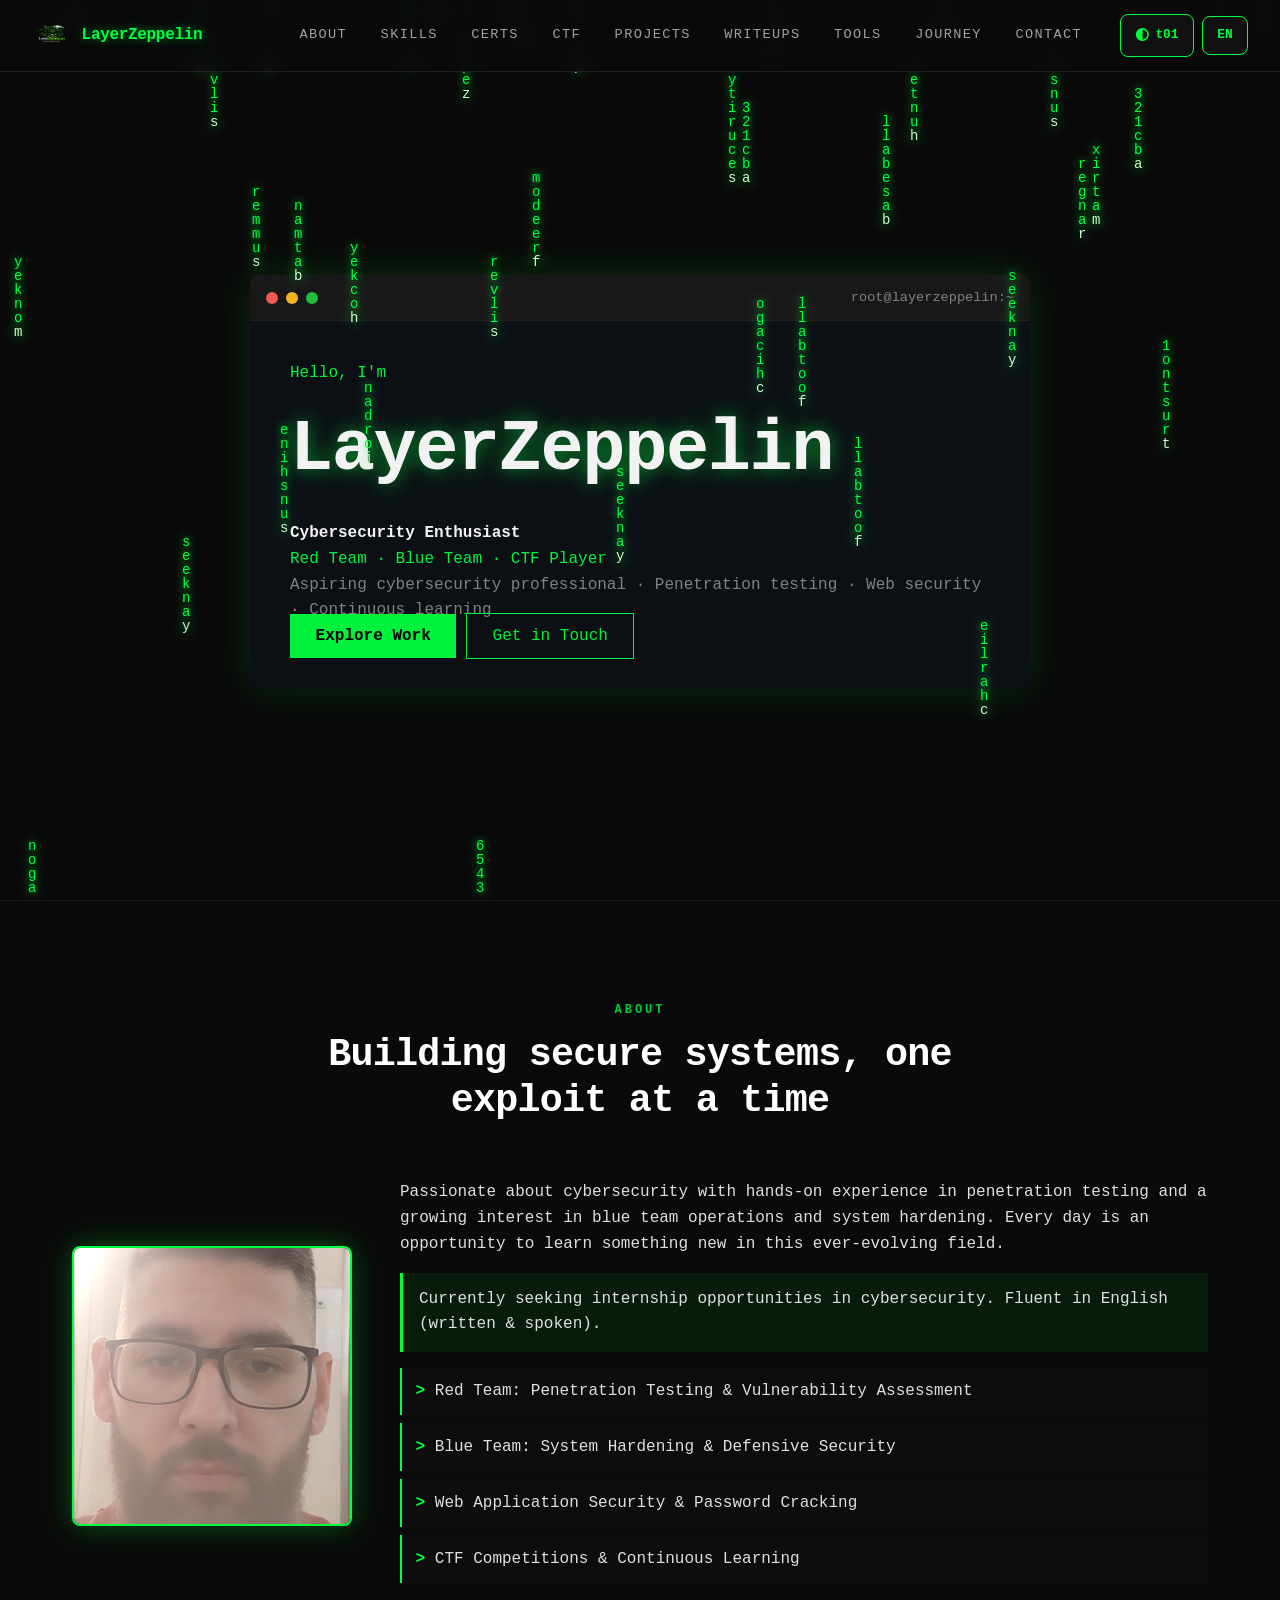
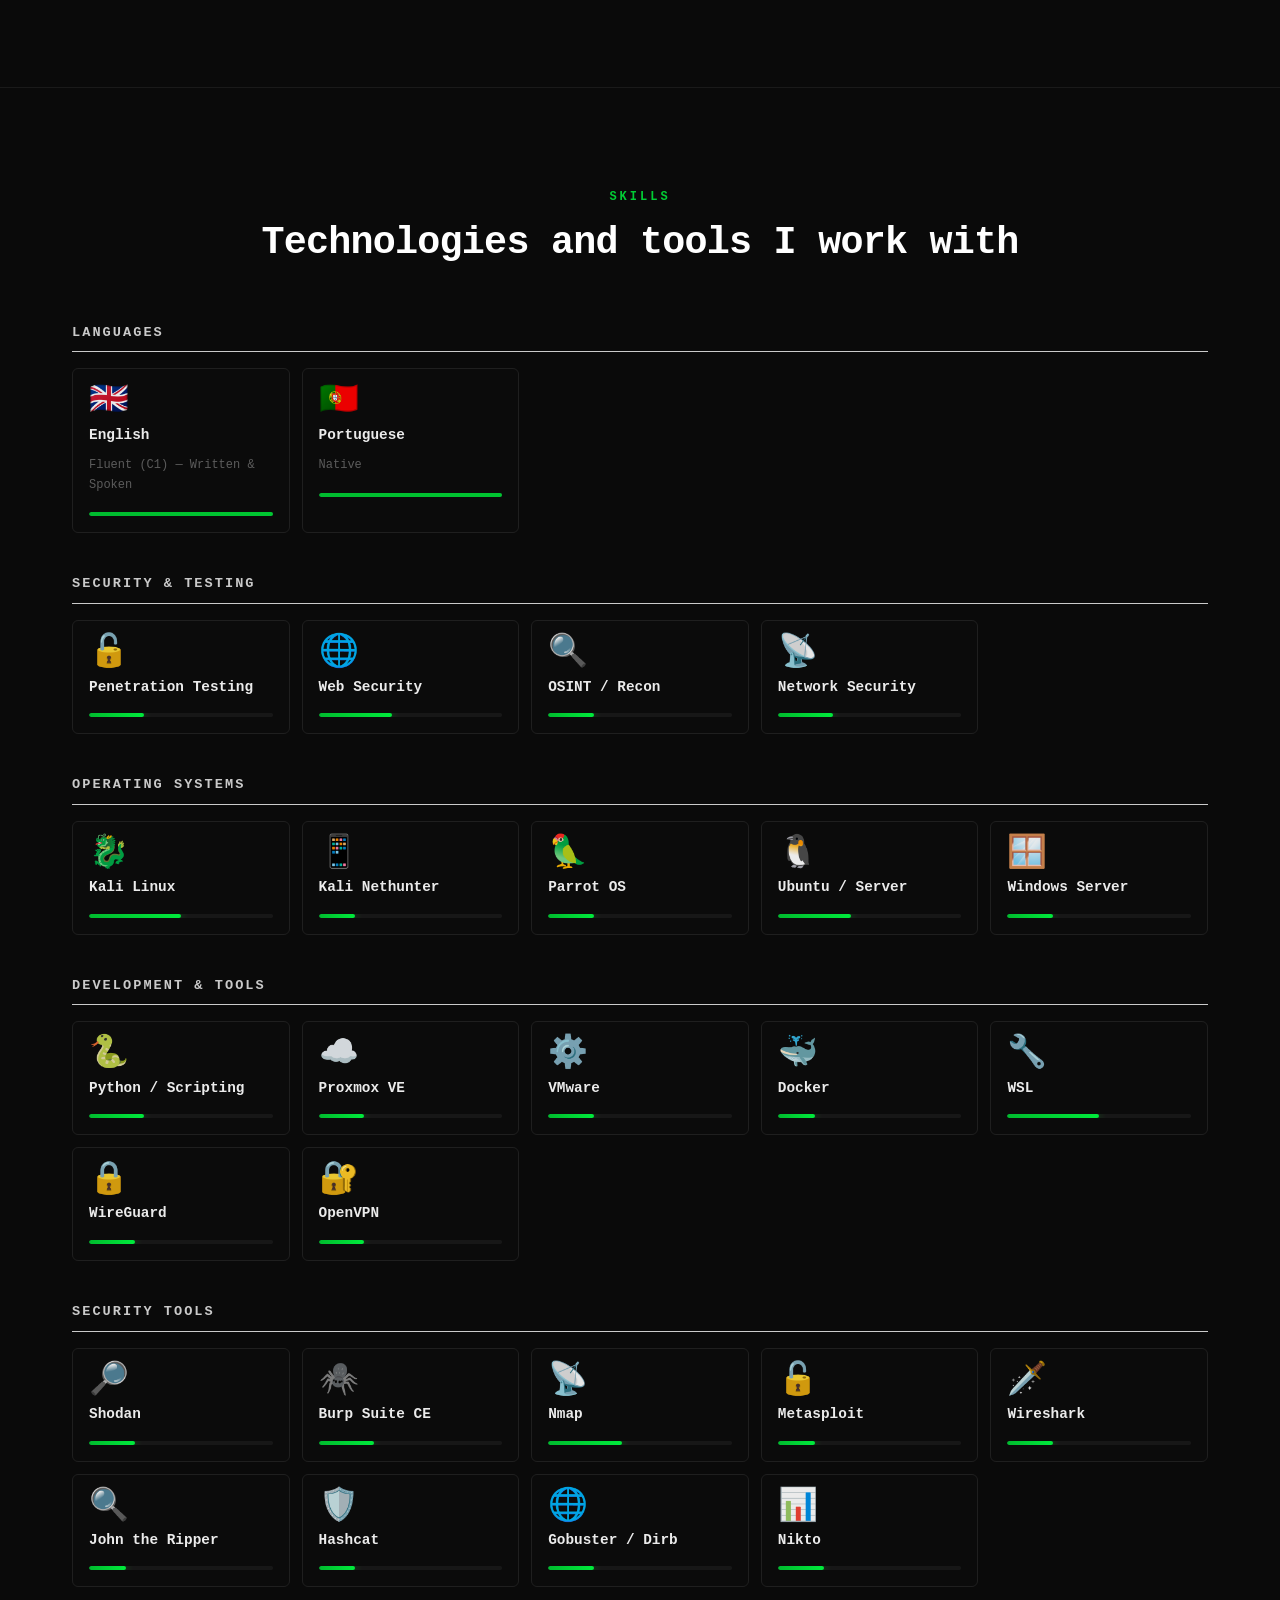
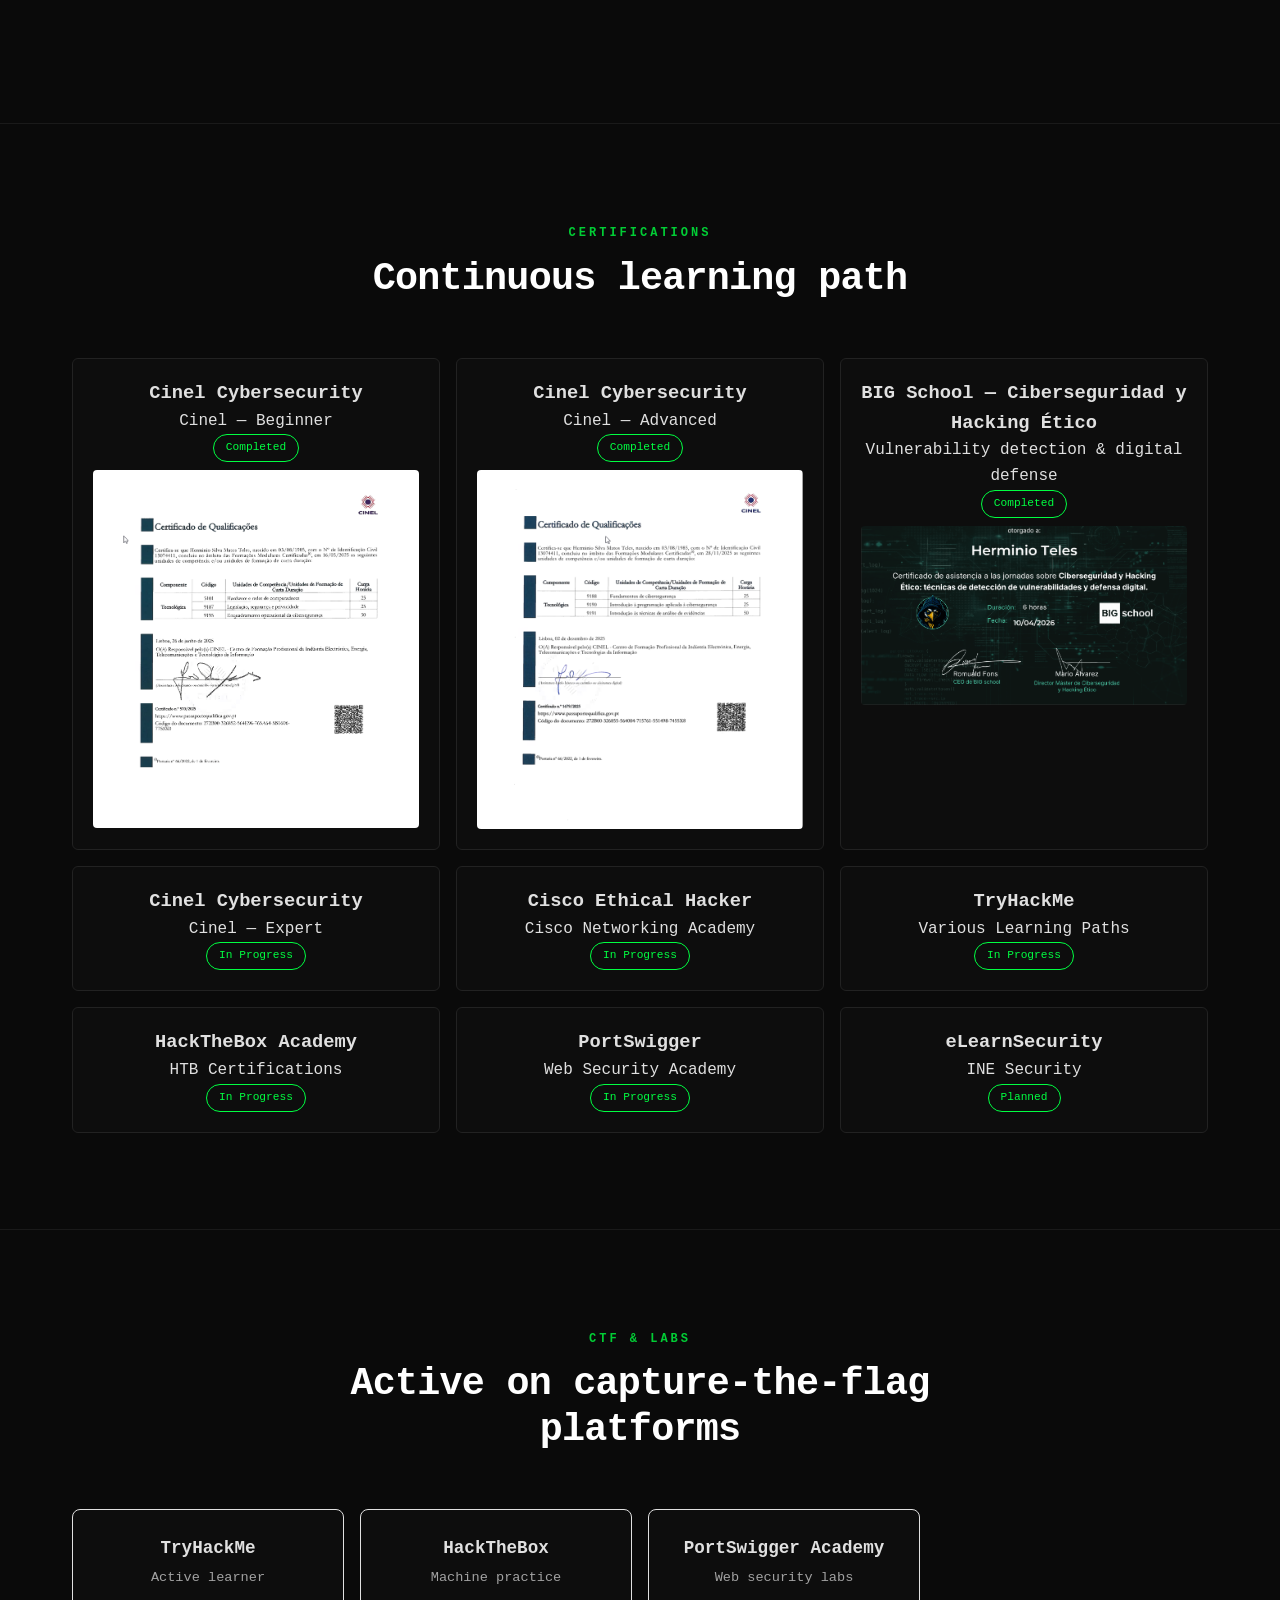
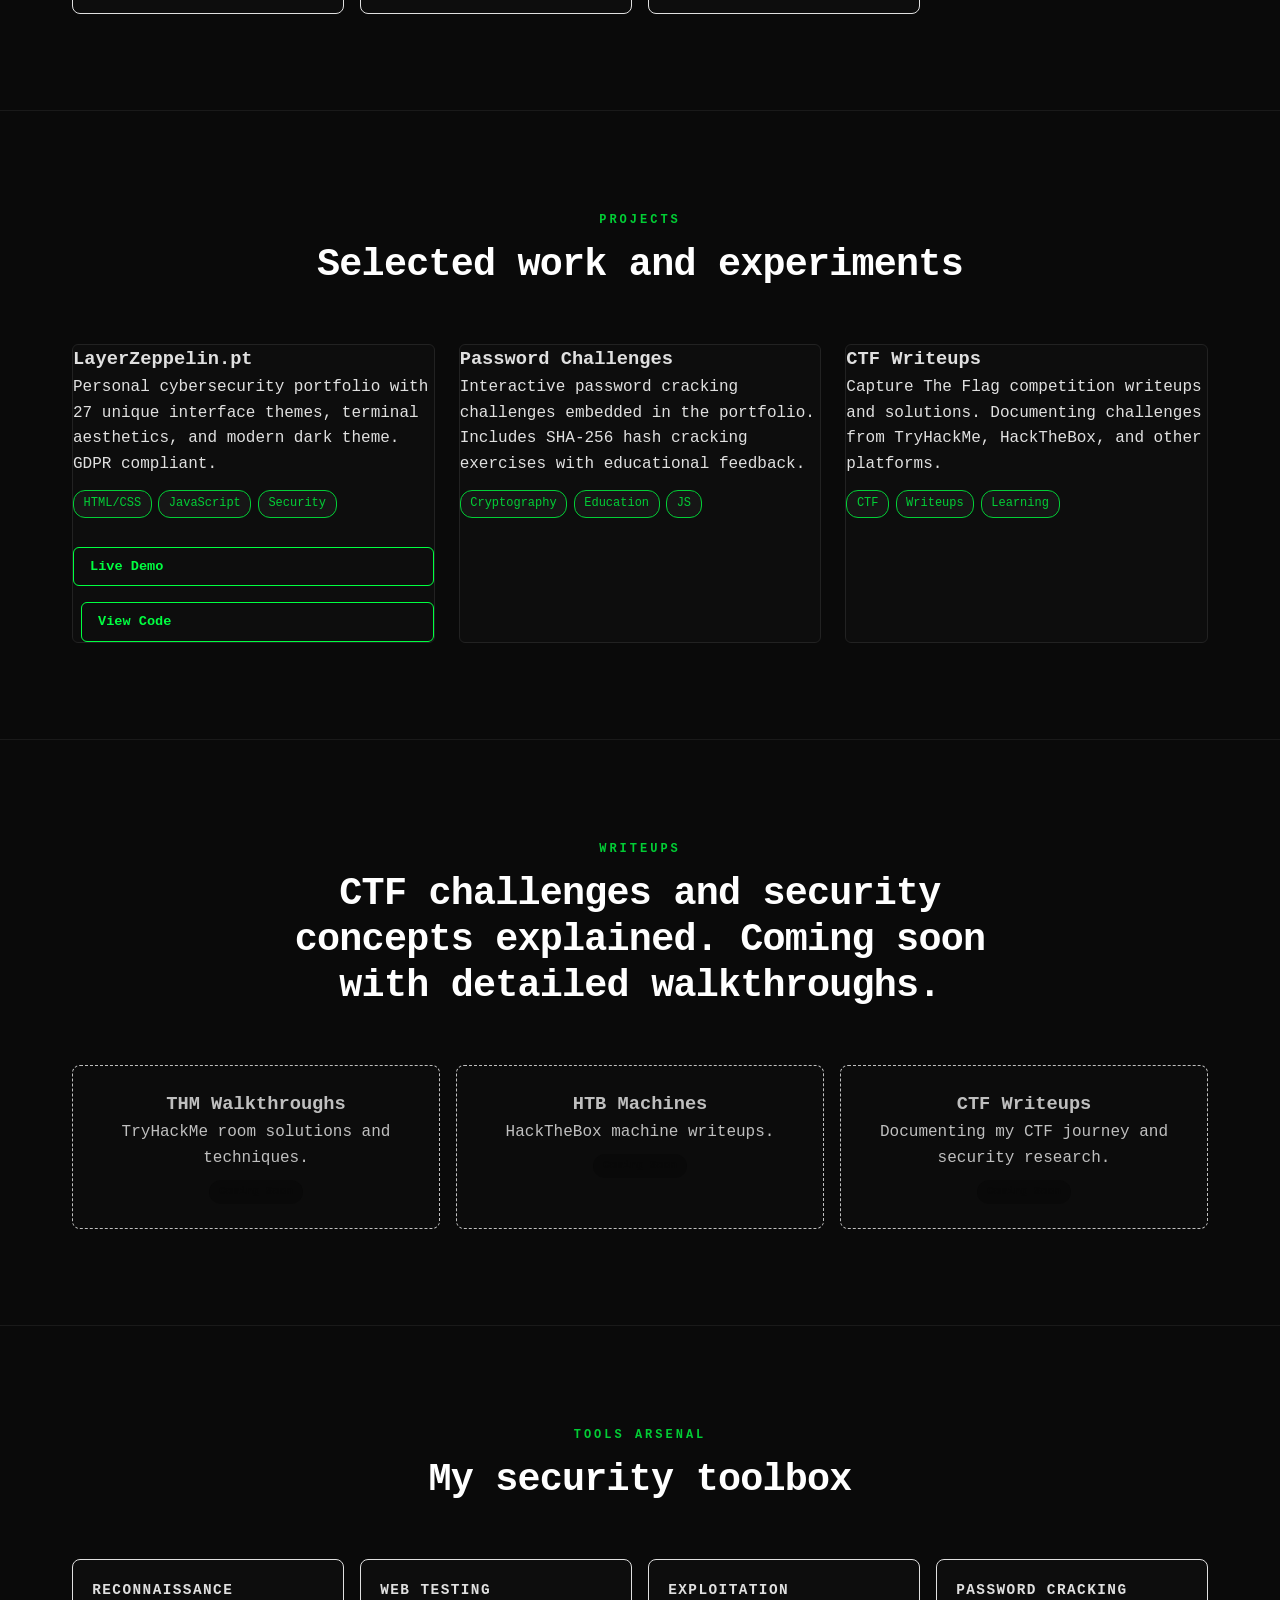
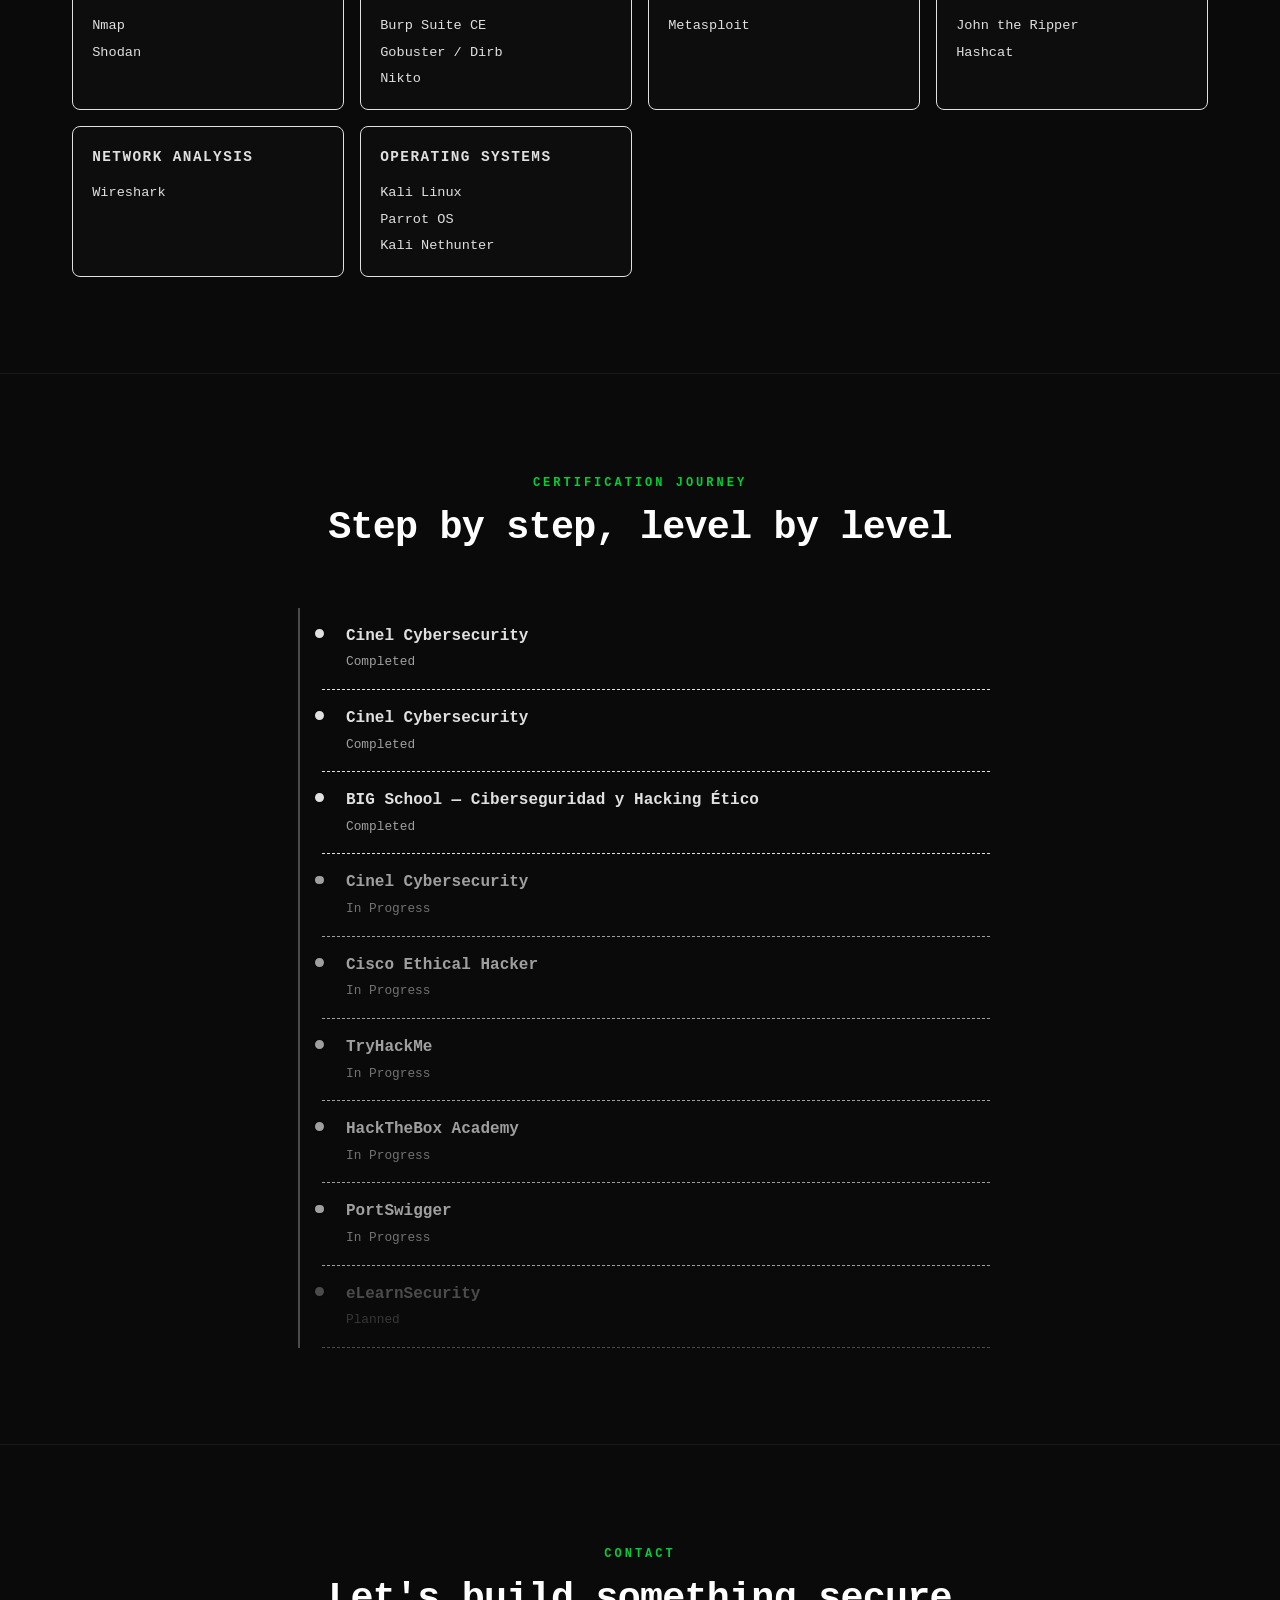
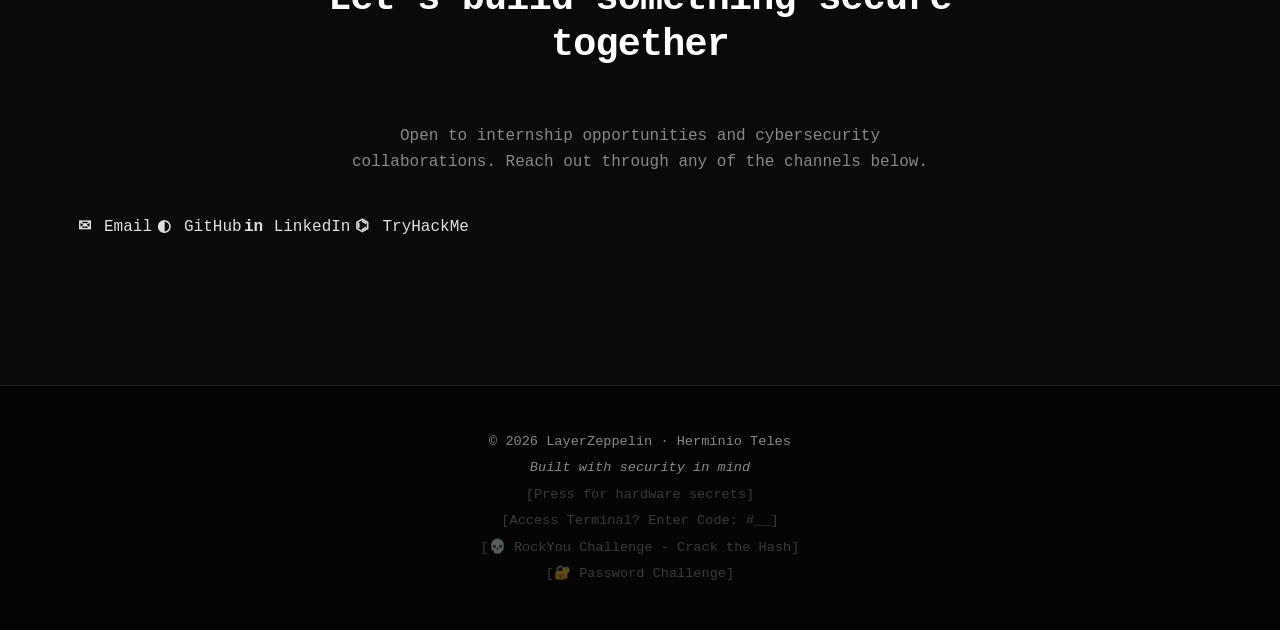
==== commit a1f4c6a7: "fix: matrix rain letters stacked vertically (one per line) - Each letter of the word drawn at y - j*" ====
--- a/index.html
+++ b/index.html
@@ -390,6 +390,6 @@
 <script type="application/json" id="i18n-en">{"meta":{"title":"LayerZeppelin | 27 Themes Portfolio","description":"LayerZeppelin — Cybersecurity portfolio with 27 completely unique interface themes."},"ui":{"chooseTheme":"Choose Theme","themeLabel":"Theme","languageLabel":"Language","close":"Close","open":"Open","skipToContent":"Skip to content","menu":"Menu"},"themes":{"t01":{"name":"Cyberpunk Terminal","desc":"Matrix rain · neon green · terminal aesthetic"},"t02":{"name":"Tron Legacy","desc":"Cyan wireframes · 3D perspective · digital grid"},"t03":{"name":"Sakura Dreams","desc":"Cherry blossoms · pink & crimson · elegant typography"},"t04":{"name":"Bauhaus Constructivism","desc":"Primary colors · geometric shapes · brutalist layout"},"t05":{"name":"Brutalist Mono","desc":"Pure black & white · giant type · hard shadows"},"t06":{"name":"Y2K Vapor","desc":"Magenta gradients · glitch effects · 3D buttons"},"t07":{"name":"Solarpunk Eden","desc":"Living green · organic forms · sunshine"},"t08":{"name":"Bioluminescent Abyss","desc":"Deep blue · glowing creatures · organic particles"},"t09":{"name":"VHS Retro","desc":"Scanlines · tracking errors · magenta dreams"},"t10":{"name":"Nordic Minimalist","desc":"Off-white · elegant serif · generous space"},"t11":{"name":"Memphis 80s","desc":"Playful patterns · postmodern · colorful chaos"},"t12":{"name":"Art Deco Gold","desc":"Gold & black · symmetrical geometry · Gatsby"},"t13":{"name":"Holographic Pastel","desc":"Iridescent · rainbow glass · futuristic shimmer"},"t14":{"name":"Dark Academia","desc":"Sepia · books · classical serif · old library"},"t15":{"name":"Risograph Print","desc":"Limited palette · grain texture · indie print"},"t16":{"name":"Pixel Arcade","desc":"8-bit blocks · pixel type · retro games"},"t17":{"name":"Liquid Metal","desc":"Mercury silver · reflections · fluid futurism"},"t18":{"name":"Japanese Ukiyo-e","desc":"Woodblock prints · waves · traditional"},"t19":{"name":"Renaissance Manuscript","desc":"Parchment · illuminated letters · classical"},"t20":{"name":"Steampunk Brass","desc":"Bronze & copper · gears · Victorian era"},"t21":{"name":"Space Opera","desc":"Stars & nebulae · gold on indigo · epic"},"t22":{"name":"Cottagecore","desc":"Beige & sage · floral · cozy handwritten"},"t23":{"name":"Cassette Futurism","desc":"80s sci-fi · orange & brown · CRT analog"},"t24":{"name":"Origami Paper","desc":"Folded paper · soft shadows · Japanese minimal"},"t25":{"name":"Bauhaus Grid","desc":"Modular grid · systematic · geometric"},"t26":{"name":"Glitch Art","desc":"RGB split · digital noise · anti-UI"},"t27":{"name":"Aurora Borealis","desc":"Northern lights · ethereal gradients · magical"}},"nav":{"about":"About","skills":"Skills","certs":"Certs","ctf":"CTF","projects":"Projects","writeups":"Writeups","tools":"Tools","journey":"Journey","contact":"Contact"},"hero":{"greeting":"Hello, I'm","name":"LayerZeppelin","role":"Cybersecurity Enthusiast","tagline":"Red Team · Blue Team · CTF Player","subtitle":"Aspiring cybersecurity professional · Penetration testing · Web security · Continuous learning","cta1":"Explore Work","cta2":"Get in Touch"},"about":{"title":"About","heading":"Building secure systems, one exploit at a time","bio1":"Passionate about cybersecurity with hands-on experience in penetration testing and a growing interest in blue team operations and system hardening. Every day is an opportunity to learn something new in this ever-evolving field.","bio2":"Currently seeking internship opportunities in cybersecurity. Fluent in English (written & spoken).","highlights":["Red Team: Penetration Testing & Vulnerability Assessment","Blue Team: System Hardening & Defensive Security","Web Application Security & Password Cracking","CTF Competitions & Continuous Learning"]},"skills":{"title":"Skills","subtitle":"Technologies and tools I work with","categories":{"lang":"Languages","sec":"Security & Testing","os":"Operating Systems","dev":"Development & Tools","tools":"Security Tools"},"items":{"english":{"name":"English","desc":"Fluent (C1) — Written & Spoken","level":80},"portuguese":{"name":"Portuguese","desc":"Native","level":100},"pentest":{"name":"Penetration Testing","level":6},"web":{"name":"Web Security","level":8},"osint":{"name":"OSINT / Recon","level":5},"network":{"name":"Network Security","level":6},"kali":{"name":"Kali Linux","level":10},"nethunter":{"name":"Kali Nethunter","level":4},"parrot":{"name":"Parrot OS","level":5},"ubuntu":{"name":"Ubuntu / Server","level":8},"windows":{"name":"Windows Server","level":5},"python":{"name":"Python / Scripting","level":6},"proxmox":{"name":"Proxmox VE","level":5},"vmware":{"name":"VMware","level":5},"docker":{"name":"Docker","level":4},"wsl":{"name":"WSL","level":10},"wireguard":{"name":"WireGuard","level":5},"openvpn":{"name":"OpenVPN","level":5},"shodan":{"name":"Shodan","level":5},"burp":{"name":"Burp Suite CE","level":6},"nmap":{"name":"Nmap","level":8},"metasploit":{"name":"Metasploit","level":4},"wireshark":{"name":"Wireshark","level":5},"john":{"name":"John the Ripper","level":4},"hashcat":{"name":"Hashcat","level":4},"gobuster":{"name":"Gobuster / Dirb","level":5},"nikto":{"name":"Nikto","level":5}}},"certs":{"title":"Certifications","subtitle":"Continuous learning path","status":{"completed":"Completed","inProgress":"In Progress","planned":"Planned"},"view":"View Certificate","items":[{"name":"Cinel Cybersecurity","issuer":"Cinel — Beginner","status":"completed","img":"cinel-iniciante.png"},{"name":"Cinel Cybersecurity","issuer":"Cinel — Advanced","status":"completed","img":"cinel-avancado.png"},{"name":"BIG School — Ciberseguridad y Hacking Ético","issuer":"Vulnerability detection & digital defense","status":"completed","img":"big-school.png"},{"name":"Cinel Cybersecurity","issuer":"Cinel — Expert","status":"inProgress"},{"name":"Cisco Ethical Hacker","issuer":"Cisco Networking Academy","status":"inProgress"},{"name":"TryHackMe","issuer":"Various Learning Paths","status":"inProgress"},{"name":"HackTheBox Academy","issuer":"HTB Certifications","status":"inProgress"},{"name":"PortSwigger","issuer":"Web Security Academy","status":"inProgress"},{"name":"eLearnSecurity","issuer":"INE Security","status":"planned"}]},"ctf":{"title":"CTF & Labs","subtitle":"Active on capture-the-flag platforms"},"projects":{"title":"Projects","subtitle":"Selected work and experiments","liveDemo":"Live Demo","viewCode":"View Code","viewMore":"View on GitHub","items":[{"name":"LayerZeppelin.pt","description":"Personal cybersecurity portfolio with 27 unique interface themes, terminal aesthetics, and modern dark theme. GDPR compliant.","tags":["HTML/CSS","JavaScript","Security"],"image":"project-final.png","url":"https://layerzeppelin.pt","code":"https://github.com/HSMTFPS"},{"name":"Password Challenges","description":"Interactive password cracking challenges embedded in the portfolio. Includes SHA-256 hash cracking exercises with educational feedback.","tags":["Cryptography","Education","JS"]},{"name":"CTF Writeups","description":"Capture The Flag competition writeups and solutions. Documenting challenges from TryHackMe, HackTheBox, and other platforms.","tags":["CTF","Writeups","Learning"]}]},"writeups":{"title":"Writeups","subtitle":"CTF challenges and security concepts explained. Coming soon with detailed walkthroughs.","coming":"Coming Soon","items":[{"name":"THM Walkthroughs","desc":"TryHackMe room solutions and techniques."},{"name":"HTB Machines","desc":"HackTheBox machine writeups."},{"name":"CTF Writeups","desc":"Documenting my CTF journey and security research."}]},"tools":{"title":"Tools Arsenal","subtitle":"My security toolbox","categories":{"recon":"Reconnaissance","web":"Web Testing","exploit":"Exploitation","pass":"Password Cracking","net":"Network Analysis","os":"Operating Systems"}},"journey":{"title":"Certification Journey","subtitle":"Step by step, level by level"},"contact":{"title":"Contact","subtitle":"Let's build something secure together","description":"Open to internship opportunities and cybersecurity collaborations. Reach out through any of the channels below.","email":"Email","github":"GitHub","linkedin":"LinkedIn","tryhackme":"TryHackMe"},"footer":{"copyright":"© 2026 LayerZeppelin · Hermínio Teles","built":"Built with security in mind"}}</script>
 <script type="application/json" id="i18n-pt">{"meta":{"title":"LayerZeppelin | Portfólio com 27 Temas","description":"LayerZeppelin — Portfólio de cibersegurança com 27 temas de interface únicos."},"ui":{"chooseTheme":"Escolher Tema","themeLabel":"Tema","languageLabel":"Idioma","close":"Fechar","open":"Abrir","skipToContent":"Saltar para conteúdo","menu":"Menu"},"themes":{"t01":{"name":"Cyberpunk Terminal","desc":"Matrix rain · verde néon · estética terminal"},"t02":{"name":"Tron Legacy","desc":"Wireframes ciano · perspetiva 3D · grelha digital"},"t03":{"name":"Sakura Dreams","desc":"Pétalas de cerejeira · rosa e carmim · tipografia elegante"},"t04":{"name":"Bauhaus Construtivista","desc":"Cores primárias · formas geométricas · brutalista"},"t05":{"name":"Brutalista Mono","desc":"Preto e branco puro · tipografia gigante · sombras duras"},"t06":{"name":"Y2K Vapor","desc":"Gradientes magenta · glitch · botões 3D"},"t07":{"name":"Solarpunk Eden","desc":"Verde vivo · formas orgânicas · luz solar"},"t08":{"name":"Abismo Bioluminescente","desc":"Azul profundo · criaturas brilhantes · partículas"},"t09":{"name":"VHS Retro","desc":"Scanlines · erros de tracking · rosa retro"},"t10":{"name":"Minimalista Nórdico","desc":"Off-white · serif elegante · espaço generoso"},"t11":{"name":"Memphis 80s","desc":"Padrões coloridos · pós-moderno · caos alegre"},"t12":{"name":"Art Déco Ouro","desc":"Ouro e preto · simetria · Gatsby"},"t13":{"name":"Pastel Holográfico","desc":"Iridescente · vidro arco-íris · brilho futurista"},"t14":{"name":"Dark Academia","desc":"Sépia · livros · serif clássica · biblioteca"},"t15":{"name":"Impressão Riso","desc":"Paleta limitada · textura granulada · indie"},"t16":{"name":"Pixel Arcade","desc":"Blocos 8-bit · tipo pixel · jogos retro"},"t17":{"name":"Metal Líquido","desc":"Prata mercúrio · reflexos · fluido"},"t18":{"name":"Ukiyo-e Japonês","desc":"Gravura · ondas · tradicional"},"t19":{"name":"Manuscrito Renascentista","desc":"Pergaminho · iluminuras · clássico"},"t20":{"name":"Steampunk Latão","desc":"Bronze · engrenagens · era vitoriana"},"t21":{"name":"Space Opera","desc":"Estrelas · nebulosas · ouro sobre índigo"},"t22":{"name":"Cottagecore","desc":"Bege e sage · floral · acolhedor"},"t23":{"name":"Futurismo Cassete","desc":"Sci-fi anos 80 · laranja e castanho · CRT"},"t24":{"name":"Papel Origami","desc":"Papel dobrado · sombras suaves · minimal"},"t25":{"name":"Grelha Bauhaus","desc":"Grelha modular · sistemática · geométrica"},"t26":{"name":"Arte Glitch","desc":"RGB split · ruído digital · anti-UI"},"t27":{"name":"Aurora Boreal","desc":"Luzes do norte · gradientes etéreos · mágico"}},"nav":{"about":"Sobre","skills":"Skills","certs":"Certs","ctf":"CTF","projects":"Projetos","writeups":"Writeups","tools":"Tools","journey":"Jornada","contact":"Contacto"},"hero":{"greeting":"Olá, sou o","name":"LayerZeppelin","role":"Entusiasta de Cibersegurança","tagline":"Red Team · Blue Team · Jogador CTF","subtitle":"Aspirante a profissional de cibersegurança · Penetration testing · Segurança web","cta1":"Ver Trabalhos","cta2":"Entrar em Contacto"},"about":{"title":"Sobre","heading":"A construir sistemas seguros, um exploit de cada vez","bio1":"Apaixonado por cibersegurança com experiência prática em penetration testing e interesse crescente em operações de blue team e hardening de sistemas. Cada dia é uma oportunidade para aprender algo novo neste campo em constante evolução.","bio2":"Atualmente à procura de oportunidades de estágio em cibersegurança. Fluente em inglês (escrito e falado).","highlights":["Red Team: Penetration Testing & Vulnerability Assessment","Blue Team: System Hardening & Segurança Defensiva","Segurança de Aplicações Web & Password Cracking","Competições CTF & Aprendizagem Contínua"]},"skills":{"title":"Competências","subtitle":"Tecnologias e ferramentas com que trabalho","categories":{"lang":"Idiomas","sec":"Segurança & Testing","os":"Sistemas Operativos","dev":"Desenvolvimento & Ferramentas","tools":"Ferramentas de Segurança"},"items":{"english":{"name":"Inglês","desc":"Fluente (C1) — Escrito e Falado","level":80},"portuguese":{"name":"Português","desc":"Nativo","level":100},"pentest":{"name":"Penetration Testing","level":6},"web":{"name":"Segurança Web","level":8},"osint":{"name":"OSINT / Recon","level":5},"network":{"name":"Segurança de Rede","level":6},"kali":{"name":"Kali Linux","level":10},"nethunter":{"name":"Kali Nethunter","level":4},"parrot":{"name":"Parrot OS","level":5},"ubuntu":{"name":"Ubuntu / Server","level":8},"windows":{"name":"Windows Server","level":5},"python":{"name":"Python / Scripting","level":6},"proxmox":{"name":"Proxmox VE","level":5},"vmware":{"name":"VMware","level":5},"docker":{"name":"Docker","level":4},"wsl":{"name":"WSL","level":10},"wireguard":{"name":"WireGuard","level":5},"openvpn":{"name":"OpenVPN","level":5},"shodan":{"name":"Shodan","level":5},"burp":{"name":"Burp Suite CE","level":6},"nmap":{"name":"Nmap","level":8},"metasploit":{"name":"Metasploit","level":4},"wireshark":{"name":"Wireshark","level":5},"john":{"name":"John the Ripper","level":4},"hashcat":{"name":"Hashcat","level":4},"gobuster":{"name":"Gobuster / Dirb","level":5},"nikto":{"name":"Nikto","level":5}}},"certs":{"title":"Certificações","subtitle":"Caminho de aprendizagem contínua","status":{"completed":"Concluído","inProgress":"Em Curso","planned":"Planeado"},"view":"Ver Certificado","items":[{"name":"Cinel Cybersecurity","issuer":"Cinel — Iniciante","status":"completed","img":"cinel-iniciante.png"},{"name":"Cinel Cybersecurity","issuer":"Cinel — Avançado","status":"completed","img":"cinel-avancado.png"},{"name":"BIG School — Ciberseguridad y Hacking Ético","issuer":"Deteção de vulnerabilidades e defesa digital","status":"completed","img":"big-school.png"},{"name":"Cinel Cybersecurity","issuer":"Cinel — Expert","status":"inProgress"},{"name":"Cisco Ethical Hacker","issuer":"Cisco Networking Academy","status":"inProgress"},{"name":"TryHackMe","issuer":"Caminhos de aprendizagem","status":"inProgress"},{"name":"HackTheBox Academy","issuer":"Certificações HTB","status":"inProgress"},{"name":"PortSwigger","issuer":"Web Security Academy","status":"inProgress"},{"name":"eLearnSecurity","issuer":"INE Security","status":"planned"}]},"ctf":{"title":"CTF & Labs","subtitle":"Ativo em plataformas Capture-The-Flag"},"projects":{"title":"Projetos","subtitle":"Trabalhos e experiências selecionados","liveDemo":"Ver Demo","viewCode":"Ver Código","viewMore":"Ver no GitHub","items":[{"name":"LayerZeppelin.pt","description":"Portfólio pessoal de cibersegurança com 27 temas de interface únicos, estética terminal e tema dark moderno. GDPR compliant.","tags":["HTML/CSS","JavaScript","Segurança"],"image":"project-final.png","url":"https://layerzeppelin.pt","code":"https://github.com/HSMTFPS"},{"name":"Password Challenges","description":"Desafios interativos de password cracking incorporados no portfólio. Inclui exercícios SHA-256 com feedback educativo.","tags":["Criptografia","Educação","JS"]},{"name":"CTF Writeups","description":"Writeups e soluções de competições CTF. Documentação de desafios TryHackMe, HackTheBox e outras plataformas.","tags":["CTF","Writeups","Aprendizagem"]}]},"writeups":{"title":"Writeups","subtitle":"Desafios CTF e conceitos de segurança explicados. Em breve com walkthroughs detalhados.","coming":"Em Breve","items":[{"name":"THM Walkthroughs","desc":"Soluções de salas TryHackMe e técnicas."},{"name":"HTB Machines","desc":"Writeups de máquinas HackTheBox."},{"name":"CTF Writeups","desc":"A documentar a minha jornada CTF."}]},"tools":{"title":"Arsenal de Ferramentas","subtitle":"A minha caixa de ferramentas","categories":{"recon":"Reconhecimento","web":"Web Testing","exploit":"Exploração","pass":"Password Cracking","net":"Análise de Rede","os":"Sistemas Operativos"}},"journey":{"title":"Jornada de Certificação","subtitle":"Passo a passo, nível a nível"},"contact":{"title":"Contacto","subtitle":"Vamos construir algo seguro juntos","description":"Aberto a oportunidades de estágio e colaborações em cibersegurança. Contacta-me através de qualquer um dos canais abaixo.","email":"Email","github":"GitHub","linkedin":"LinkedIn","tryhackme":"TryHackMe"},"footer":{"copyright":"© 2026 LayerZeppelin · Hermínio Teles","built":"Construído com segurança em mente"}}</script>
 
-<script src="./script.js?v=20260807f" defer></script>
+<script src="./script.js?v=20260807g" defer></script>
 </body>
 </html>
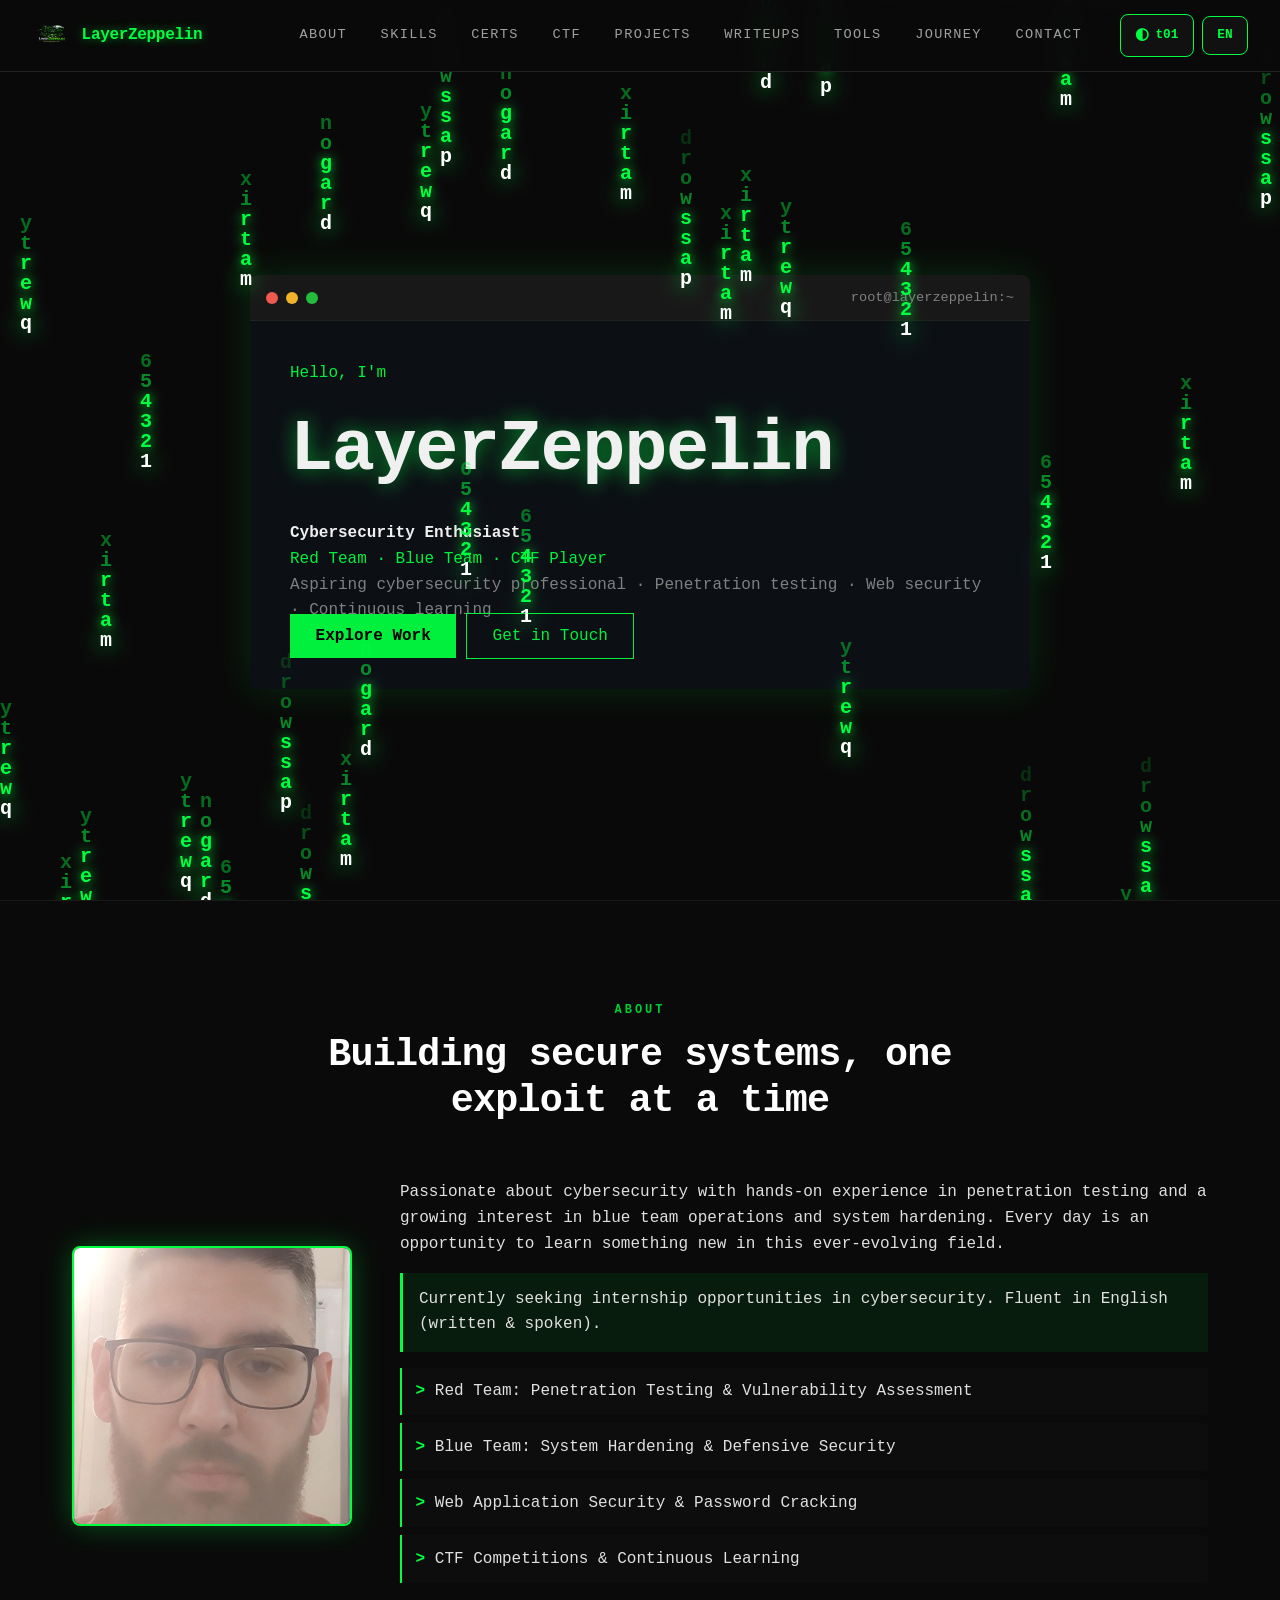
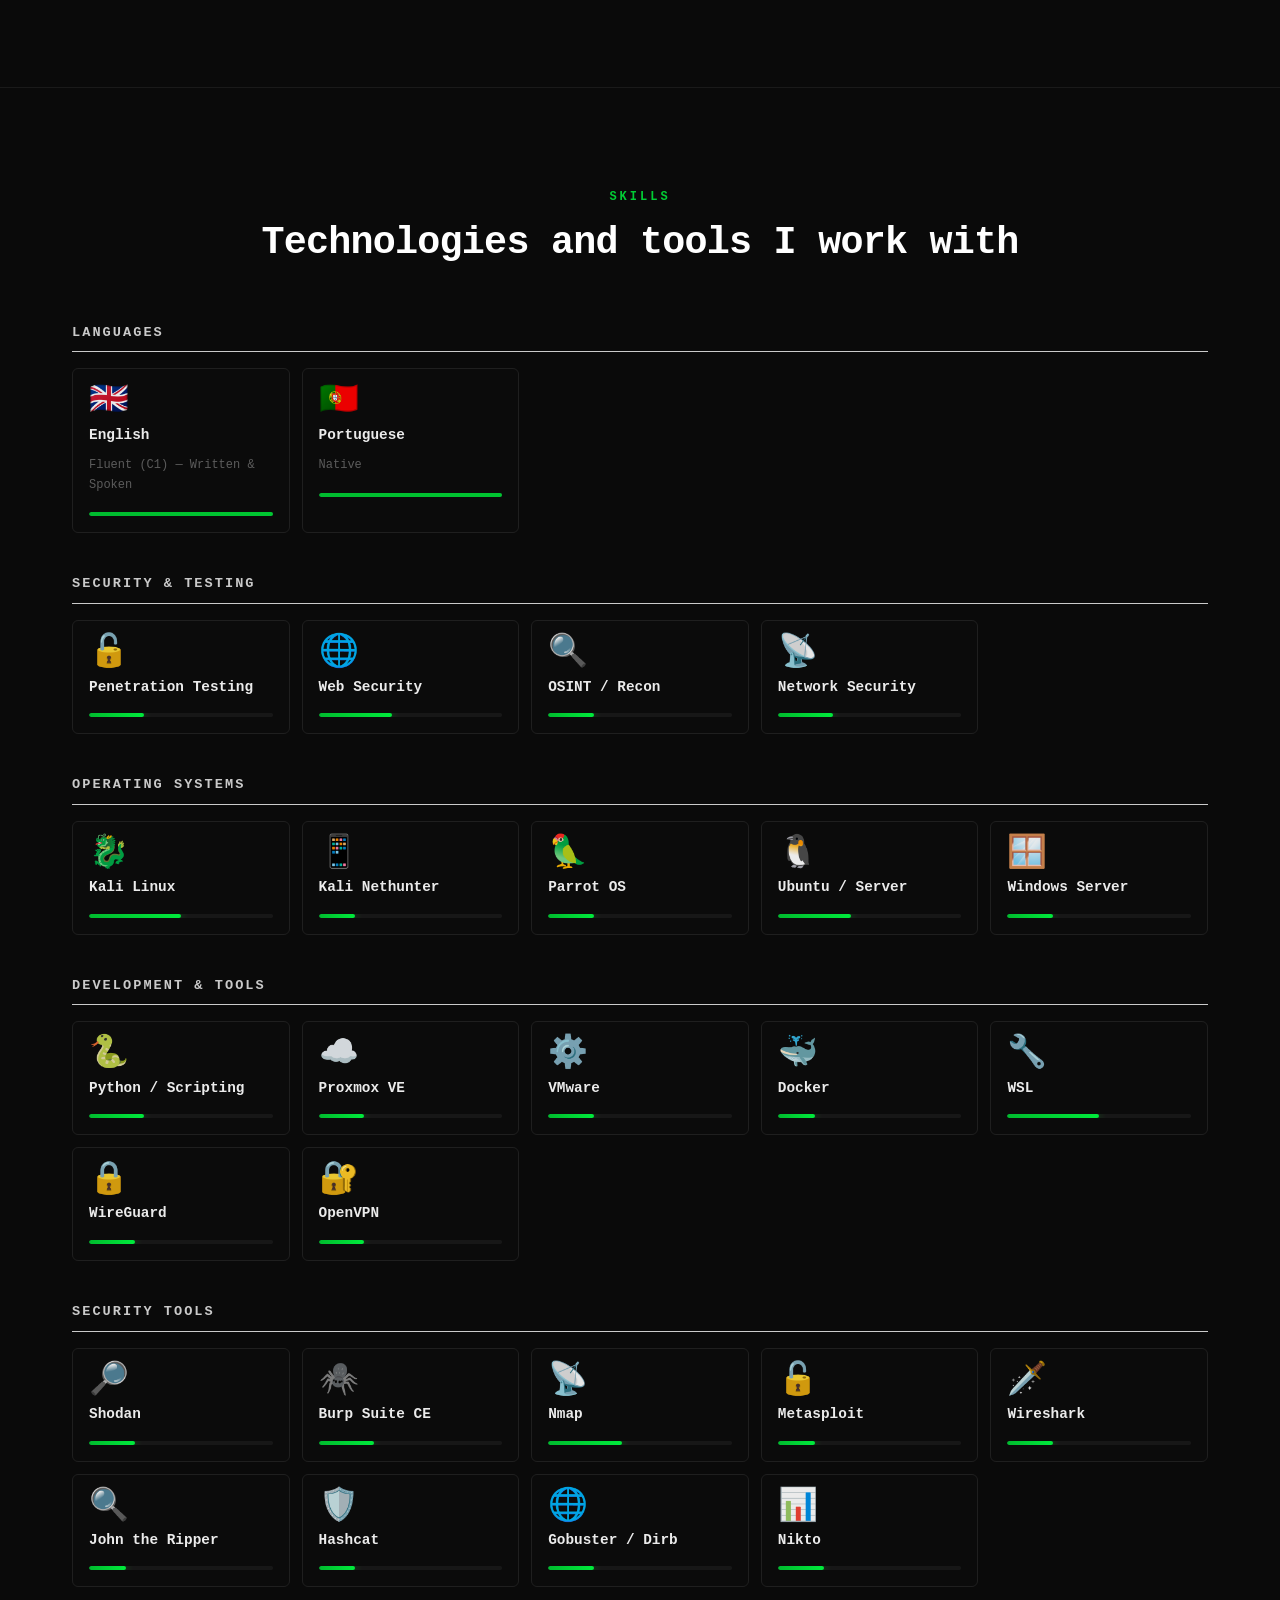
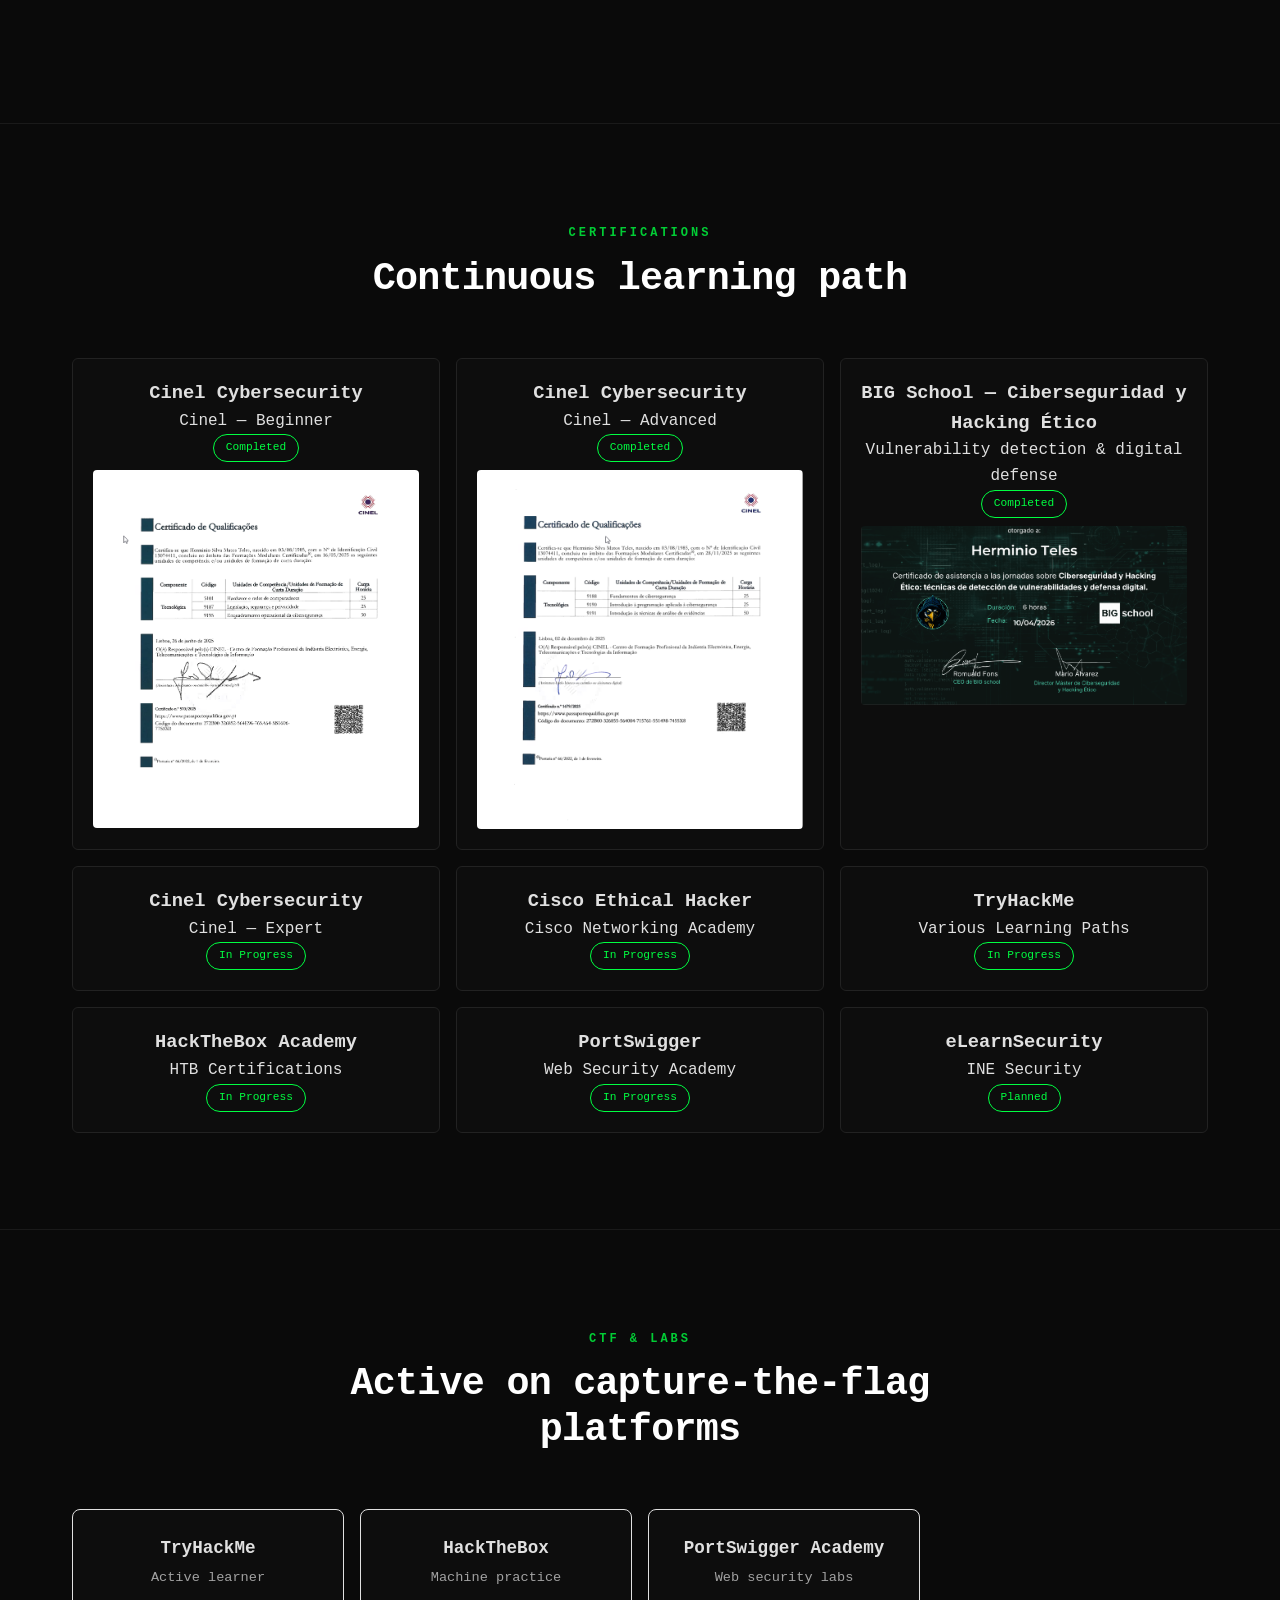
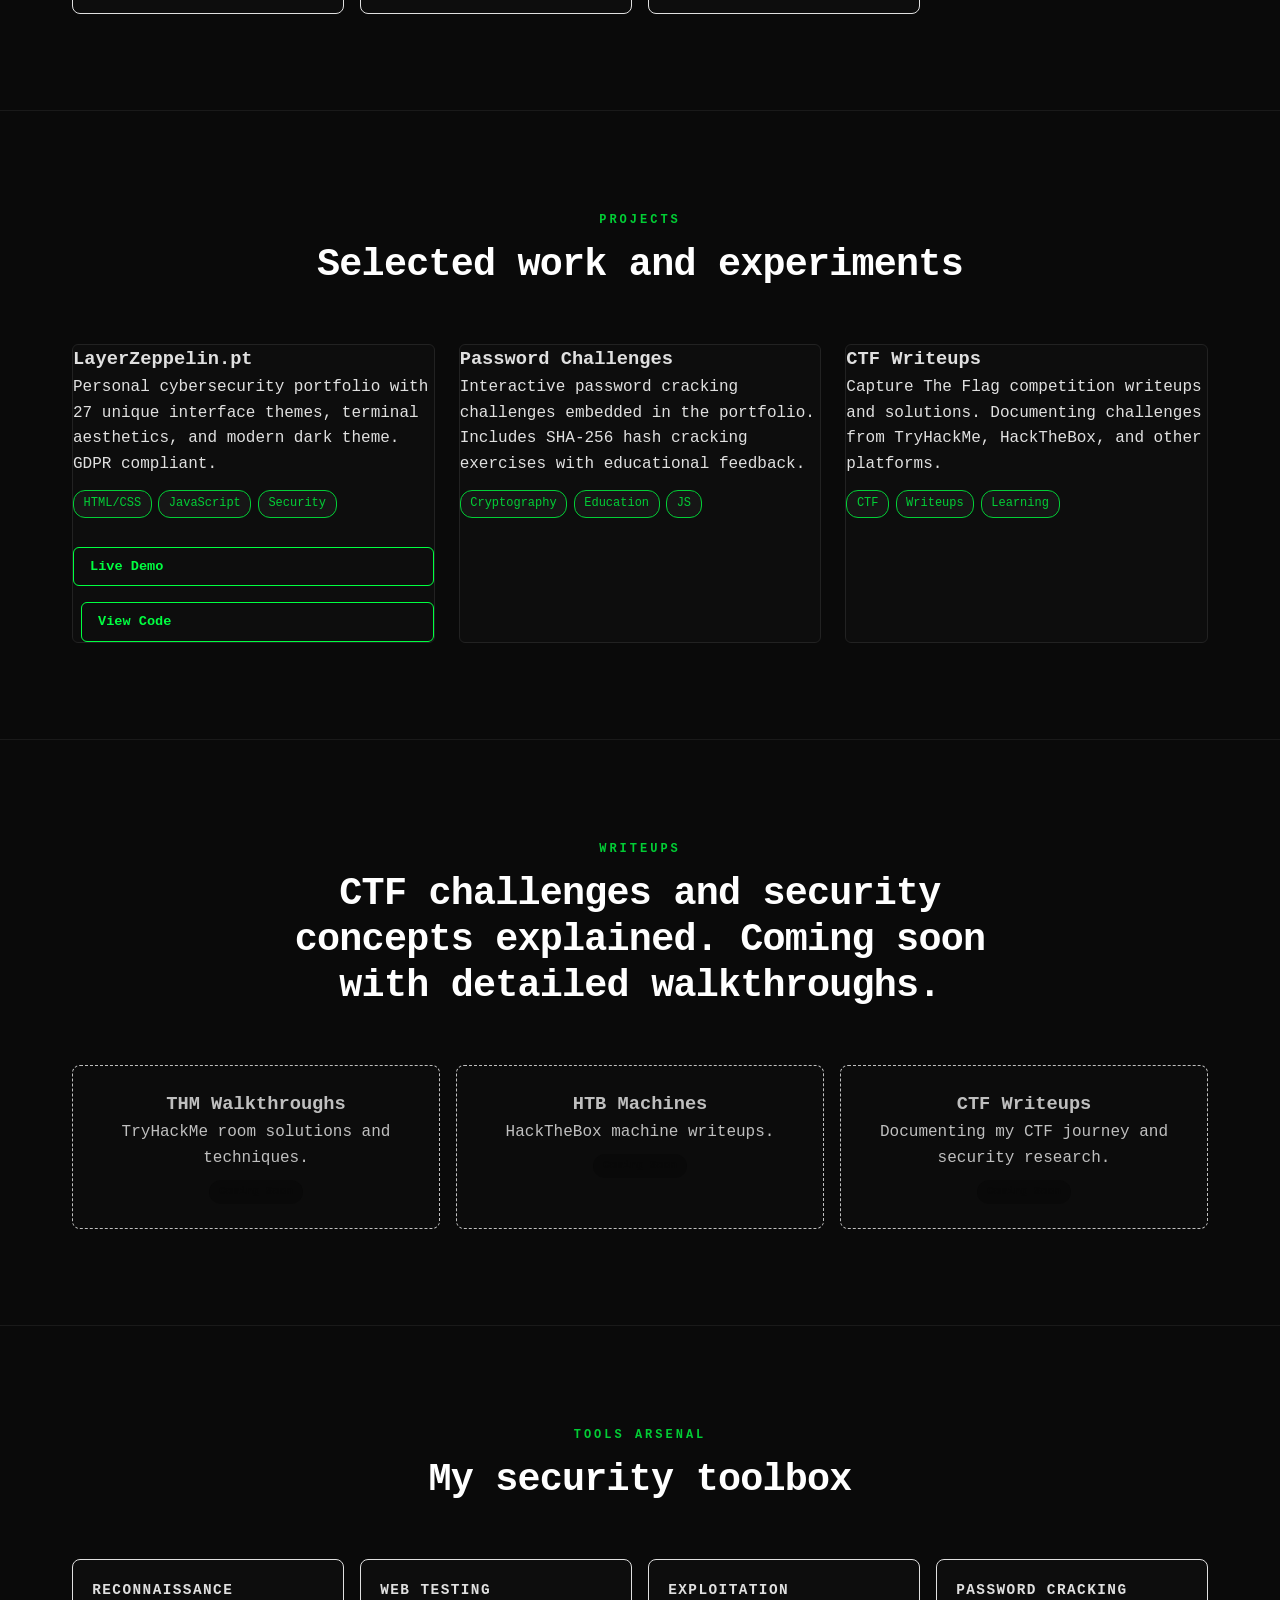
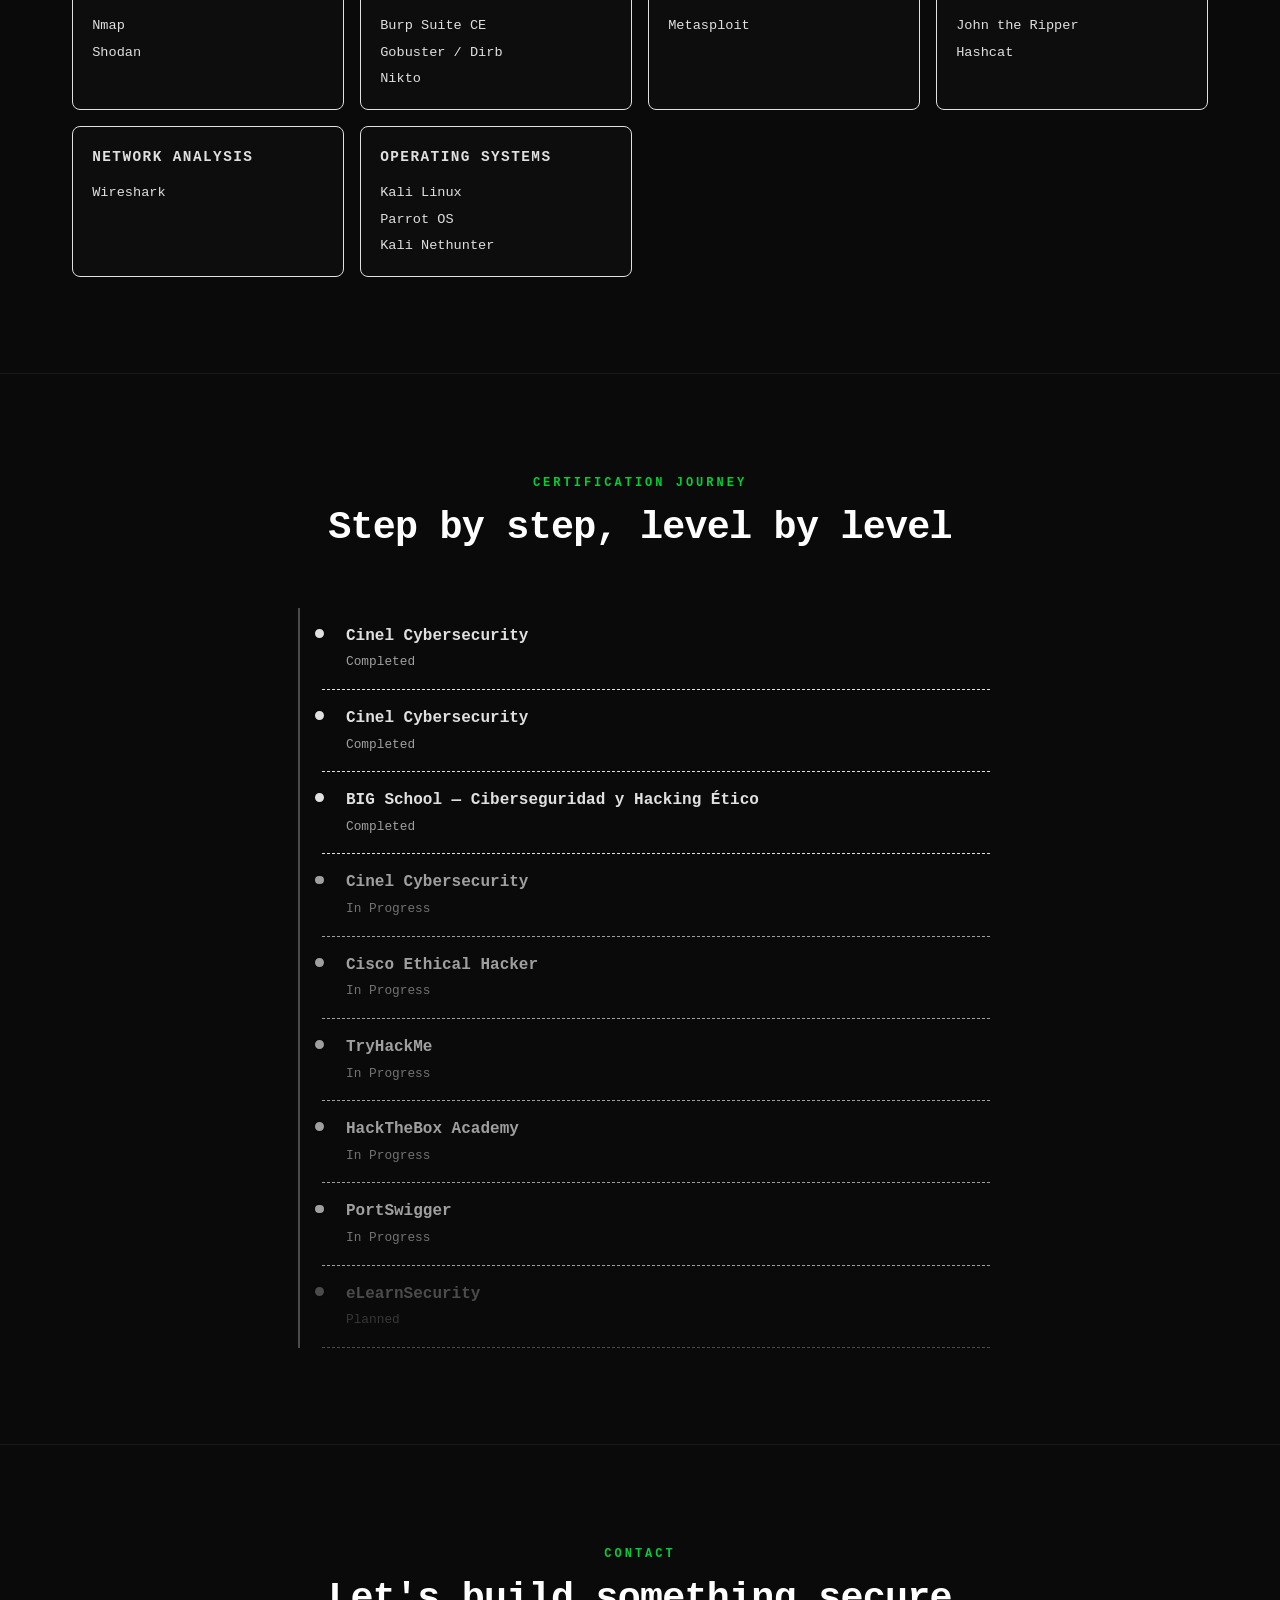
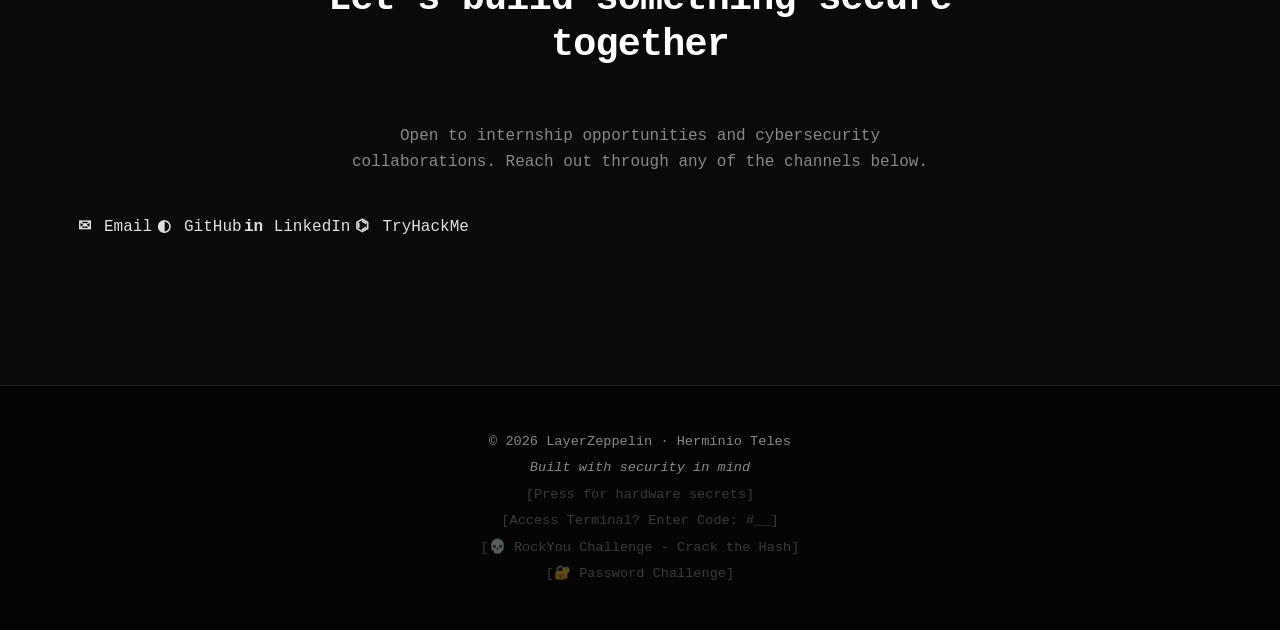
==== commit 9c0000ba: "feat: matrix rain perfected — 1027 RockYou words, big letters, abundant - 1027 unique RockYou passwo" ====
--- a/index.html
+++ b/index.html
@@ -390,6 +390,7 @@
 <script type="application/json" id="i18n-en">{"meta":{"title":"LayerZeppelin | 27 Themes Portfolio","description":"LayerZeppelin — Cybersecurity portfolio with 27 completely unique interface themes."},"ui":{"chooseTheme":"Choose Theme","themeLabel":"Theme","languageLabel":"Language","close":"Close","open":"Open","skipToContent":"Skip to content","menu":"Menu"},"themes":{"t01":{"name":"Cyberpunk Terminal","desc":"Matrix rain · neon green · terminal aesthetic"},"t02":{"name":"Tron Legacy","desc":"Cyan wireframes · 3D perspective · digital grid"},"t03":{"name":"Sakura Dreams","desc":"Cherry blossoms · pink & crimson · elegant typography"},"t04":{"name":"Bauhaus Constructivism","desc":"Primary colors · geometric shapes · brutalist layout"},"t05":{"name":"Brutalist Mono","desc":"Pure black & white · giant type · hard shadows"},"t06":{"name":"Y2K Vapor","desc":"Magenta gradients · glitch effects · 3D buttons"},"t07":{"name":"Solarpunk Eden","desc":"Living green · organic forms · sunshine"},"t08":{"name":"Bioluminescent Abyss","desc":"Deep blue · glowing creatures · organic particles"},"t09":{"name":"VHS Retro","desc":"Scanlines · tracking errors · magenta dreams"},"t10":{"name":"Nordic Minimalist","desc":"Off-white · elegant serif · generous space"},"t11":{"name":"Memphis 80s","desc":"Playful patterns · postmodern · colorful chaos"},"t12":{"name":"Art Deco Gold","desc":"Gold & black · symmetrical geometry · Gatsby"},"t13":{"name":"Holographic Pastel","desc":"Iridescent · rainbow glass · futuristic shimmer"},"t14":{"name":"Dark Academia","desc":"Sepia · books · classical serif · old library"},"t15":{"name":"Risograph Print","desc":"Limited palette · grain texture · indie print"},"t16":{"name":"Pixel Arcade","desc":"8-bit blocks · pixel type · retro games"},"t17":{"name":"Liquid Metal","desc":"Mercury silver · reflections · fluid futurism"},"t18":{"name":"Japanese Ukiyo-e","desc":"Woodblock prints · waves · traditional"},"t19":{"name":"Renaissance Manuscript","desc":"Parchment · illuminated letters · classical"},"t20":{"name":"Steampunk Brass","desc":"Bronze & copper · gears · Victorian era"},"t21":{"name":"Space Opera","desc":"Stars & nebulae · gold on indigo · epic"},"t22":{"name":"Cottagecore","desc":"Beige & sage · floral · cozy handwritten"},"t23":{"name":"Cassette Futurism","desc":"80s sci-fi · orange & brown · CRT analog"},"t24":{"name":"Origami Paper","desc":"Folded paper · soft shadows · Japanese minimal"},"t25":{"name":"Bauhaus Grid","desc":"Modular grid · systematic · geometric"},"t26":{"name":"Glitch Art","desc":"RGB split · digital noise · anti-UI"},"t27":{"name":"Aurora Borealis","desc":"Northern lights · ethereal gradients · magical"}},"nav":{"about":"About","skills":"Skills","certs":"Certs","ctf":"CTF","projects":"Projects","writeups":"Writeups","tools":"Tools","journey":"Journey","contact":"Contact"},"hero":{"greeting":"Hello, I'm","name":"LayerZeppelin","role":"Cybersecurity Enthusiast","tagline":"Red Team · Blue Team · CTF Player","subtitle":"Aspiring cybersecurity professional · Penetration testing · Web security · Continuous learning","cta1":"Explore Work","cta2":"Get in Touch"},"about":{"title":"About","heading":"Building secure systems, one exploit at a time","bio1":"Passionate about cybersecurity with hands-on experience in penetration testing and a growing interest in blue team operations and system hardening. Every day is an opportunity to learn something new in this ever-evolving field.","bio2":"Currently seeking internship opportunities in cybersecurity. Fluent in English (written & spoken).","highlights":["Red Team: Penetration Testing & Vulnerability Assessment","Blue Team: System Hardening & Defensive Security","Web Application Security & Password Cracking","CTF Competitions & Continuous Learning"]},"skills":{"title":"Skills","subtitle":"Technologies and tools I work with","categories":{"lang":"Languages","sec":"Security & Testing","os":"Operating Systems","dev":"Development & Tools","tools":"Security Tools"},"items":{"english":{"name":"English","desc":"Fluent (C1) — Written & Spoken","level":80},"portuguese":{"name":"Portuguese","desc":"Native","level":100},"pentest":{"name":"Penetration Testing","level":6},"web":{"name":"Web Security","level":8},"osint":{"name":"OSINT / Recon","level":5},"network":{"name":"Network Security","level":6},"kali":{"name":"Kali Linux","level":10},"nethunter":{"name":"Kali Nethunter","level":4},"parrot":{"name":"Parrot OS","level":5},"ubuntu":{"name":"Ubuntu / Server","level":8},"windows":{"name":"Windows Server","level":5},"python":{"name":"Python / Scripting","level":6},"proxmox":{"name":"Proxmox VE","level":5},"vmware":{"name":"VMware","level":5},"docker":{"name":"Docker","level":4},"wsl":{"name":"WSL","level":10},"wireguard":{"name":"WireGuard","level":5},"openvpn":{"name":"OpenVPN","level":5},"shodan":{"name":"Shodan","level":5},"burp":{"name":"Burp Suite CE","level":6},"nmap":{"name":"Nmap","level":8},"metasploit":{"name":"Metasploit","level":4},"wireshark":{"name":"Wireshark","level":5},"john":{"name":"John the Ripper","level":4},"hashcat":{"name":"Hashcat","level":4},"gobuster":{"name":"Gobuster / Dirb","level":5},"nikto":{"name":"Nikto","level":5}}},"certs":{"title":"Certifications","subtitle":"Continuous learning path","status":{"completed":"Completed","inProgress":"In Progress","planned":"Planned"},"view":"View Certificate","items":[{"name":"Cinel Cybersecurity","issuer":"Cinel — Beginner","status":"completed","img":"cinel-iniciante.png"},{"name":"Cinel Cybersecurity","issuer":"Cinel — Advanced","status":"completed","img":"cinel-avancado.png"},{"name":"BIG School — Ciberseguridad y Hacking Ético","issuer":"Vulnerability detection & digital defense","status":"completed","img":"big-school.png"},{"name":"Cinel Cybersecurity","issuer":"Cinel — Expert","status":"inProgress"},{"name":"Cisco Ethical Hacker","issuer":"Cisco Networking Academy","status":"inProgress"},{"name":"TryHackMe","issuer":"Various Learning Paths","status":"inProgress"},{"name":"HackTheBox Academy","issuer":"HTB Certifications","status":"inProgress"},{"name":"PortSwigger","issuer":"Web Security Academy","status":"inProgress"},{"name":"eLearnSecurity","issuer":"INE Security","status":"planned"}]},"ctf":{"title":"CTF & Labs","subtitle":"Active on capture-the-flag platforms"},"projects":{"title":"Projects","subtitle":"Selected work and experiments","liveDemo":"Live Demo","viewCode":"View Code","viewMore":"View on GitHub","items":[{"name":"LayerZeppelin.pt","description":"Personal cybersecurity portfolio with 27 unique interface themes, terminal aesthetics, and modern dark theme. GDPR compliant.","tags":["HTML/CSS","JavaScript","Security"],"image":"project-final.png","url":"https://layerzeppelin.pt","code":"https://github.com/HSMTFPS"},{"name":"Password Challenges","description":"Interactive password cracking challenges embedded in the portfolio. Includes SHA-256 hash cracking exercises with educational feedback.","tags":["Cryptography","Education","JS"]},{"name":"CTF Writeups","description":"Capture The Flag competition writeups and solutions. Documenting challenges from TryHackMe, HackTheBox, and other platforms.","tags":["CTF","Writeups","Learning"]}]},"writeups":{"title":"Writeups","subtitle":"CTF challenges and security concepts explained. Coming soon with detailed walkthroughs.","coming":"Coming Soon","items":[{"name":"THM Walkthroughs","desc":"TryHackMe room solutions and techniques."},{"name":"HTB Machines","desc":"HackTheBox machine writeups."},{"name":"CTF Writeups","desc":"Documenting my CTF journey and security research."}]},"tools":{"title":"Tools Arsenal","subtitle":"My security toolbox","categories":{"recon":"Reconnaissance","web":"Web Testing","exploit":"Exploitation","pass":"Password Cracking","net":"Network Analysis","os":"Operating Systems"}},"journey":{"title":"Certification Journey","subtitle":"Step by step, level by level"},"contact":{"title":"Contact","subtitle":"Let's build something secure together","description":"Open to internship opportunities and cybersecurity collaborations. Reach out through any of the channels below.","email":"Email","github":"GitHub","linkedin":"LinkedIn","tryhackme":"TryHackMe"},"footer":{"copyright":"© 2026 LayerZeppelin · Hermínio Teles","built":"Built with security in mind"}}</script>
 <script type="application/json" id="i18n-pt">{"meta":{"title":"LayerZeppelin | Portfólio com 27 Temas","description":"LayerZeppelin — Portfólio de cibersegurança com 27 temas de interface únicos."},"ui":{"chooseTheme":"Escolher Tema","themeLabel":"Tema","languageLabel":"Idioma","close":"Fechar","open":"Abrir","skipToContent":"Saltar para conteúdo","menu":"Menu"},"themes":{"t01":{"name":"Cyberpunk Terminal","desc":"Matrix rain · verde néon · estética terminal"},"t02":{"name":"Tron Legacy","desc":"Wireframes ciano · perspetiva 3D · grelha digital"},"t03":{"name":"Sakura Dreams","desc":"Pétalas de cerejeira · rosa e carmim · tipografia elegante"},"t04":{"name":"Bauhaus Construtivista","desc":"Cores primárias · formas geométricas · brutalista"},"t05":{"name":"Brutalista Mono","desc":"Preto e branco puro · tipografia gigante · sombras duras"},"t06":{"name":"Y2K Vapor","desc":"Gradientes magenta · glitch · botões 3D"},"t07":{"name":"Solarpunk Eden","desc":"Verde vivo · formas orgânicas · luz solar"},"t08":{"name":"Abismo Bioluminescente","desc":"Azul profundo · criaturas brilhantes · partículas"},"t09":{"name":"VHS Retro","desc":"Scanlines · erros de tracking · rosa retro"},"t10":{"name":"Minimalista Nórdico","desc":"Off-white · serif elegante · espaço generoso"},"t11":{"name":"Memphis 80s","desc":"Padrões coloridos · pós-moderno · caos alegre"},"t12":{"name":"Art Déco Ouro","desc":"Ouro e preto · simetria · Gatsby"},"t13":{"name":"Pastel Holográfico","desc":"Iridescente · vidro arco-íris · brilho futurista"},"t14":{"name":"Dark Academia","desc":"Sépia · livros · serif clássica · biblioteca"},"t15":{"name":"Impressão Riso","desc":"Paleta limitada · textura granulada · indie"},"t16":{"name":"Pixel Arcade","desc":"Blocos 8-bit · tipo pixel · jogos retro"},"t17":{"name":"Metal Líquido","desc":"Prata mercúrio · reflexos · fluido"},"t18":{"name":"Ukiyo-e Japonês","desc":"Gravura · ondas · tradicional"},"t19":{"name":"Manuscrito Renascentista","desc":"Pergaminho · iluminuras · clássico"},"t20":{"name":"Steampunk Latão","desc":"Bronze · engrenagens · era vitoriana"},"t21":{"name":"Space Opera","desc":"Estrelas · nebulosas · ouro sobre índigo"},"t22":{"name":"Cottagecore","desc":"Bege e sage · floral · acolhedor"},"t23":{"name":"Futurismo Cassete","desc":"Sci-fi anos 80 · laranja e castanho · CRT"},"t24":{"name":"Papel Origami","desc":"Papel dobrado · sombras suaves · minimal"},"t25":{"name":"Grelha Bauhaus","desc":"Grelha modular · sistemática · geométrica"},"t26":{"name":"Arte Glitch","desc":"RGB split · ruído digital · anti-UI"},"t27":{"name":"Aurora Boreal","desc":"Luzes do norte · gradientes etéreos · mágico"}},"nav":{"about":"Sobre","skills":"Skills","certs":"Certs","ctf":"CTF","projects":"Projetos","writeups":"Writeups","tools":"Tools","journey":"Jornada","contact":"Contacto"},"hero":{"greeting":"Olá, sou o","name":"LayerZeppelin","role":"Entusiasta de Cibersegurança","tagline":"Red Team · Blue Team · Jogador CTF","subtitle":"Aspirante a profissional de cibersegurança · Penetration testing · Segurança web","cta1":"Ver Trabalhos","cta2":"Entrar em Contacto"},"about":{"title":"Sobre","heading":"A construir sistemas seguros, um exploit de cada vez","bio1":"Apaixonado por cibersegurança com experiência prática em penetration testing e interesse crescente em operações de blue team e hardening de sistemas. Cada dia é uma oportunidade para aprender algo novo neste campo em constante evolução.","bio2":"Atualmente à procura de oportunidades de estágio em cibersegurança. Fluente em inglês (escrito e falado).","highlights":["Red Team: Penetration Testing & Vulnerability Assessment","Blue Team: System Hardening & Segurança Defensiva","Segurança de Aplicações Web & Password Cracking","Competições CTF & Aprendizagem Contínua"]},"skills":{"title":"Competências","subtitle":"Tecnologias e ferramentas com que trabalho","categories":{"lang":"Idiomas","sec":"Segurança & Testing","os":"Sistemas Operativos","dev":"Desenvolvimento & Ferramentas","tools":"Ferramentas de Segurança"},"items":{"english":{"name":"Inglês","desc":"Fluente (C1) — Escrito e Falado","level":80},"portuguese":{"name":"Português","desc":"Nativo","level":100},"pentest":{"name":"Penetration Testing","level":6},"web":{"name":"Segurança Web","level":8},"osint":{"name":"OSINT / Recon","level":5},"network":{"name":"Segurança de Rede","level":6},"kali":{"name":"Kali Linux","level":10},"nethunter":{"name":"Kali Nethunter","level":4},"parrot":{"name":"Parrot OS","level":5},"ubuntu":{"name":"Ubuntu / Server","level":8},"windows":{"name":"Windows Server","level":5},"python":{"name":"Python / Scripting","level":6},"proxmox":{"name":"Proxmox VE","level":5},"vmware":{"name":"VMware","level":5},"docker":{"name":"Docker","level":4},"wsl":{"name":"WSL","level":10},"wireguard":{"name":"WireGuard","level":5},"openvpn":{"name":"OpenVPN","level":5},"shodan":{"name":"Shodan","level":5},"burp":{"name":"Burp Suite CE","level":6},"nmap":{"name":"Nmap","level":8},"metasploit":{"name":"Metasploit","level":4},"wireshark":{"name":"Wireshark","level":5},"john":{"name":"John the Ripper","level":4},"hashcat":{"name":"Hashcat","level":4},"gobuster":{"name":"Gobuster / Dirb","level":5},"nikto":{"name":"Nikto","level":5}}},"certs":{"title":"Certificações","subtitle":"Caminho de aprendizagem contínua","status":{"completed":"Concluído","inProgress":"Em Curso","planned":"Planeado"},"view":"Ver Certificado","items":[{"name":"Cinel Cybersecurity","issuer":"Cinel — Iniciante","status":"completed","img":"cinel-iniciante.png"},{"name":"Cinel Cybersecurity","issuer":"Cinel — Avançado","status":"completed","img":"cinel-avancado.png"},{"name":"BIG School — Ciberseguridad y Hacking Ético","issuer":"Deteção de vulnerabilidades e defesa digital","status":"completed","img":"big-school.png"},{"name":"Cinel Cybersecurity","issuer":"Cinel — Expert","status":"inProgress"},{"name":"Cisco Ethical Hacker","issuer":"Cisco Networking Academy","status":"inProgress"},{"name":"TryHackMe","issuer":"Caminhos de aprendizagem","status":"inProgress"},{"name":"HackTheBox Academy","issuer":"Certificações HTB","status":"inProgress"},{"name":"PortSwigger","issuer":"Web Security Academy","status":"inProgress"},{"name":"eLearnSecurity","issuer":"INE Security","status":"planned"}]},"ctf":{"title":"CTF & Labs","subtitle":"Ativo em plataformas Capture-The-Flag"},"projects":{"title":"Projetos","subtitle":"Trabalhos e experiências selecionados","liveDemo":"Ver Demo","viewCode":"Ver Código","viewMore":"Ver no GitHub","items":[{"name":"LayerZeppelin.pt","description":"Portfólio pessoal de cibersegurança com 27 temas de interface únicos, estética terminal e tema dark moderno. GDPR compliant.","tags":["HTML/CSS","JavaScript","Segurança"],"image":"project-final.png","url":"https://layerzeppelin.pt","code":"https://github.com/HSMTFPS"},{"name":"Password Challenges","description":"Desafios interativos de password cracking incorporados no portfólio. Inclui exercícios SHA-256 com feedback educativo.","tags":["Criptografia","Educação","JS"]},{"name":"CTF Writeups","description":"Writeups e soluções de competições CTF. Documentação de desafios TryHackMe, HackTheBox e outras plataformas.","tags":["CTF","Writeups","Aprendizagem"]}]},"writeups":{"title":"Writeups","subtitle":"Desafios CTF e conceitos de segurança explicados. Em breve com walkthroughs detalhados.","coming":"Em Breve","items":[{"name":"THM Walkthroughs","desc":"Soluções de salas TryHackMe e técnicas."},{"name":"HTB Machines","desc":"Writeups de máquinas HackTheBox."},{"name":"CTF Writeups","desc":"A documentar a minha jornada CTF."}]},"tools":{"title":"Arsenal de Ferramentas","subtitle":"A minha caixa de ferramentas","categories":{"recon":"Reconhecimento","web":"Web Testing","exploit":"Exploração","pass":"Password Cracking","net":"Análise de Rede","os":"Sistemas Operativos"}},"journey":{"title":"Jornada de Certificação","subtitle":"Passo a passo, nível a nível"},"contact":{"title":"Contacto","subtitle":"Vamos construir algo seguro juntos","description":"Aberto a oportunidades de estágio e colaborações em cibersegurança. Contacta-me através de qualquer um dos canais abaixo.","email":"Email","github":"GitHub","linkedin":"LinkedIn","tryhackme":"TryHackMe"},"footer":{"copyright":"© 2026 LayerZeppelin · Hermínio Teles","built":"Construído com segurança em mente"}}</script>
 
-<script src="./script.js?v=20260807g" defer></script>
+<script src="./rockyou-words.js"></script>
+<script src="./script.js?v=20260807h" defer></script>
 </body>
 </html>
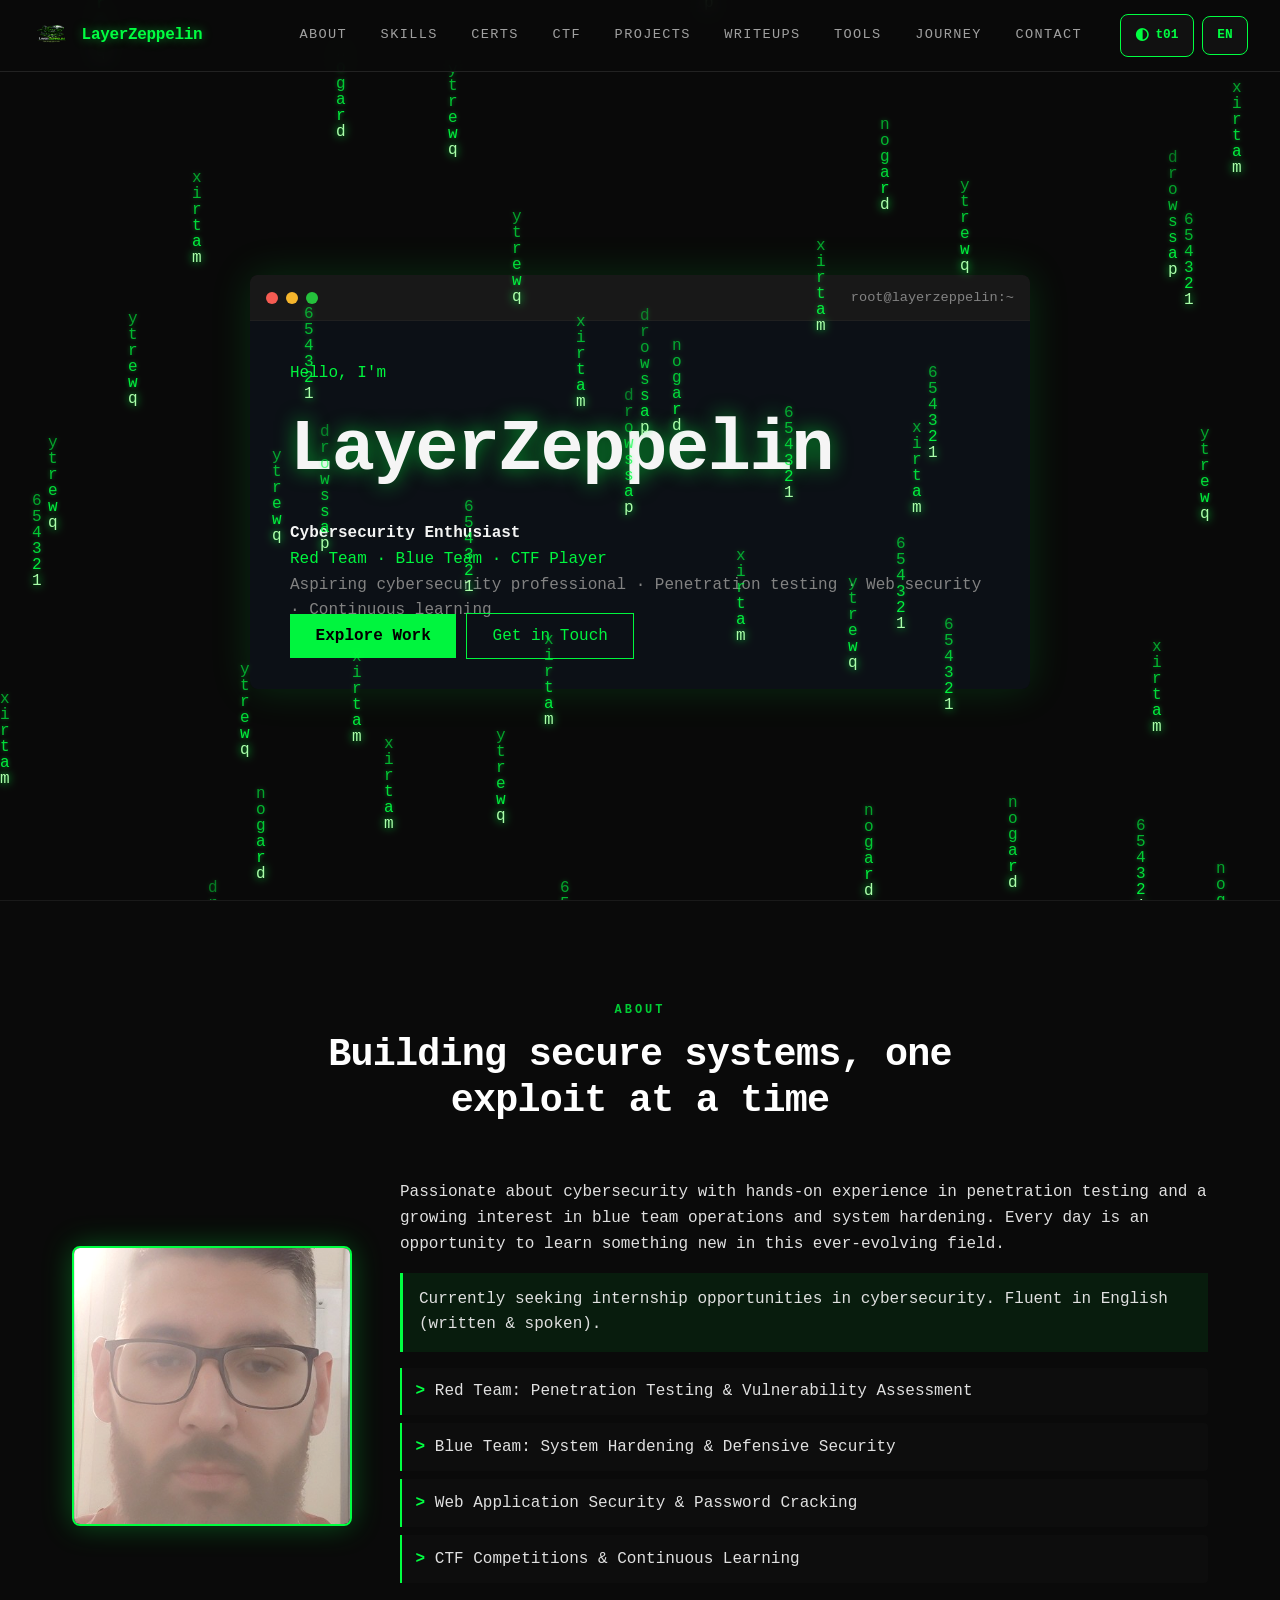
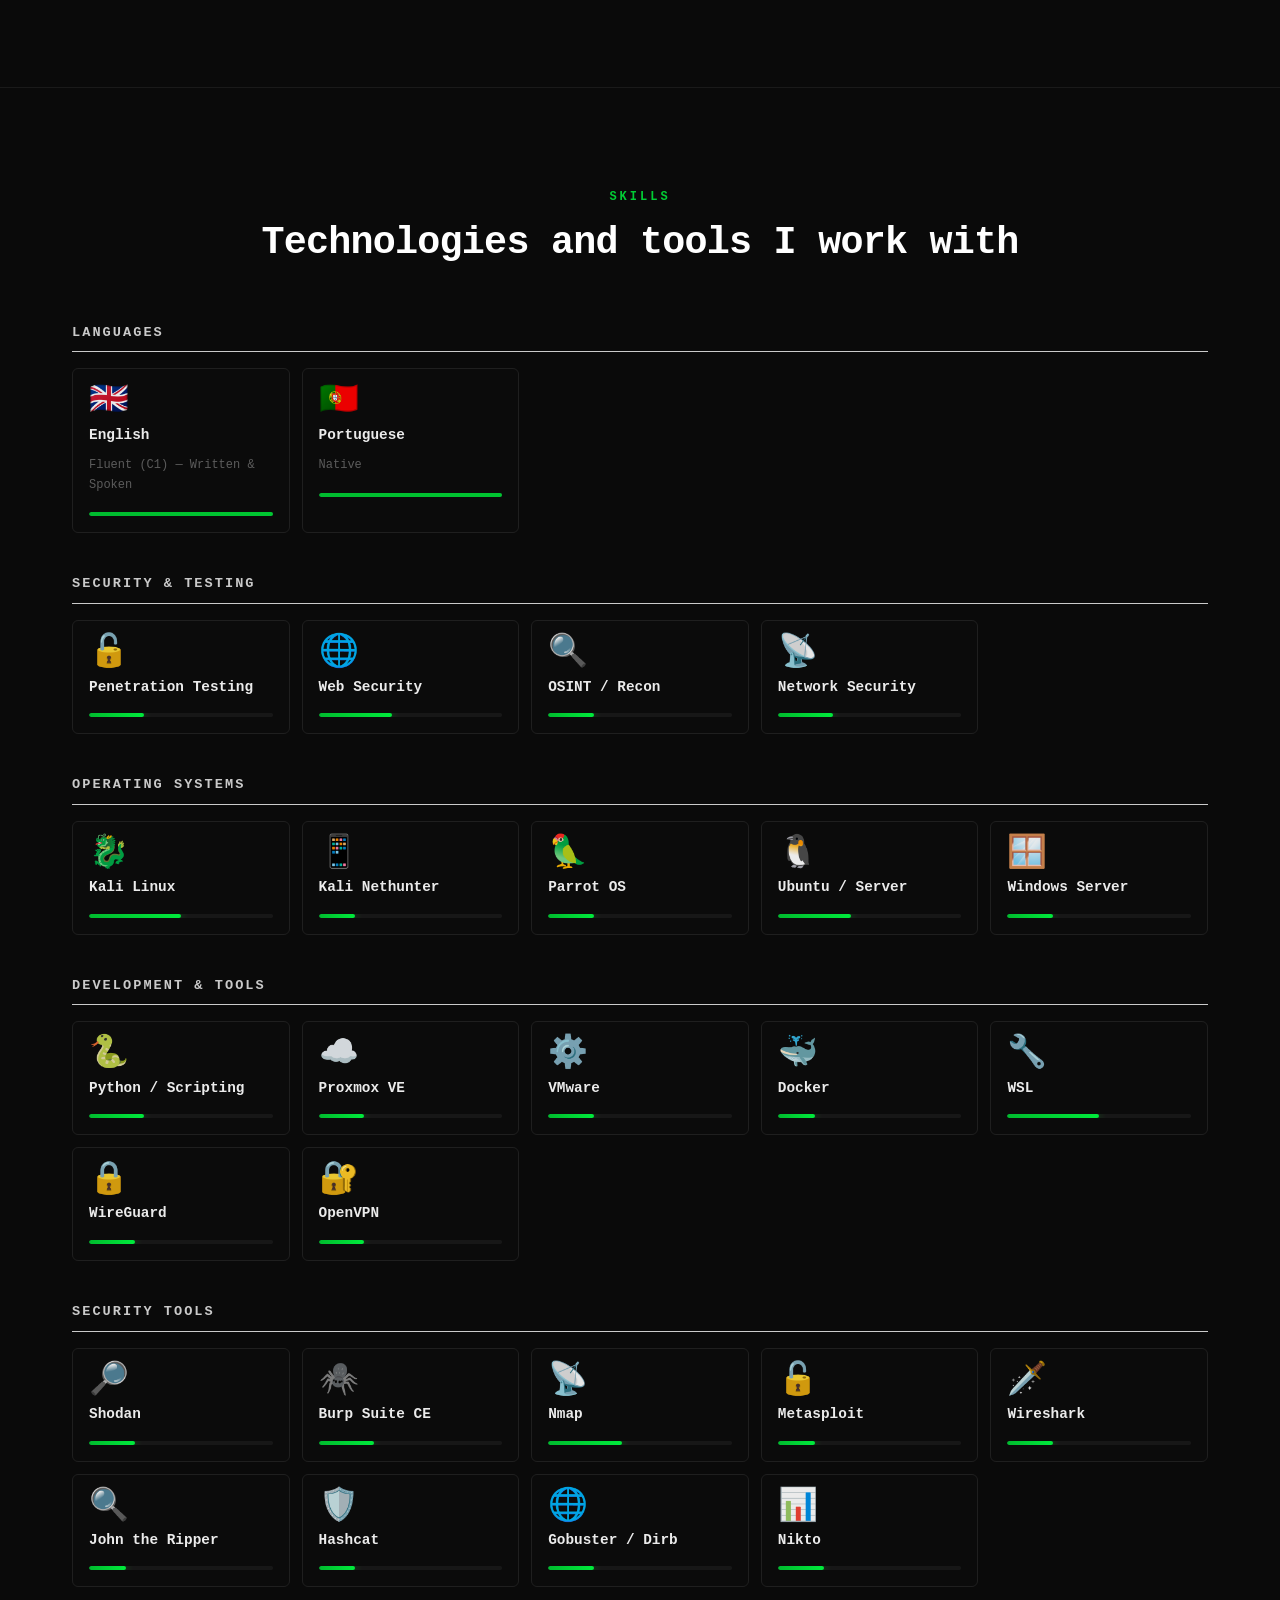
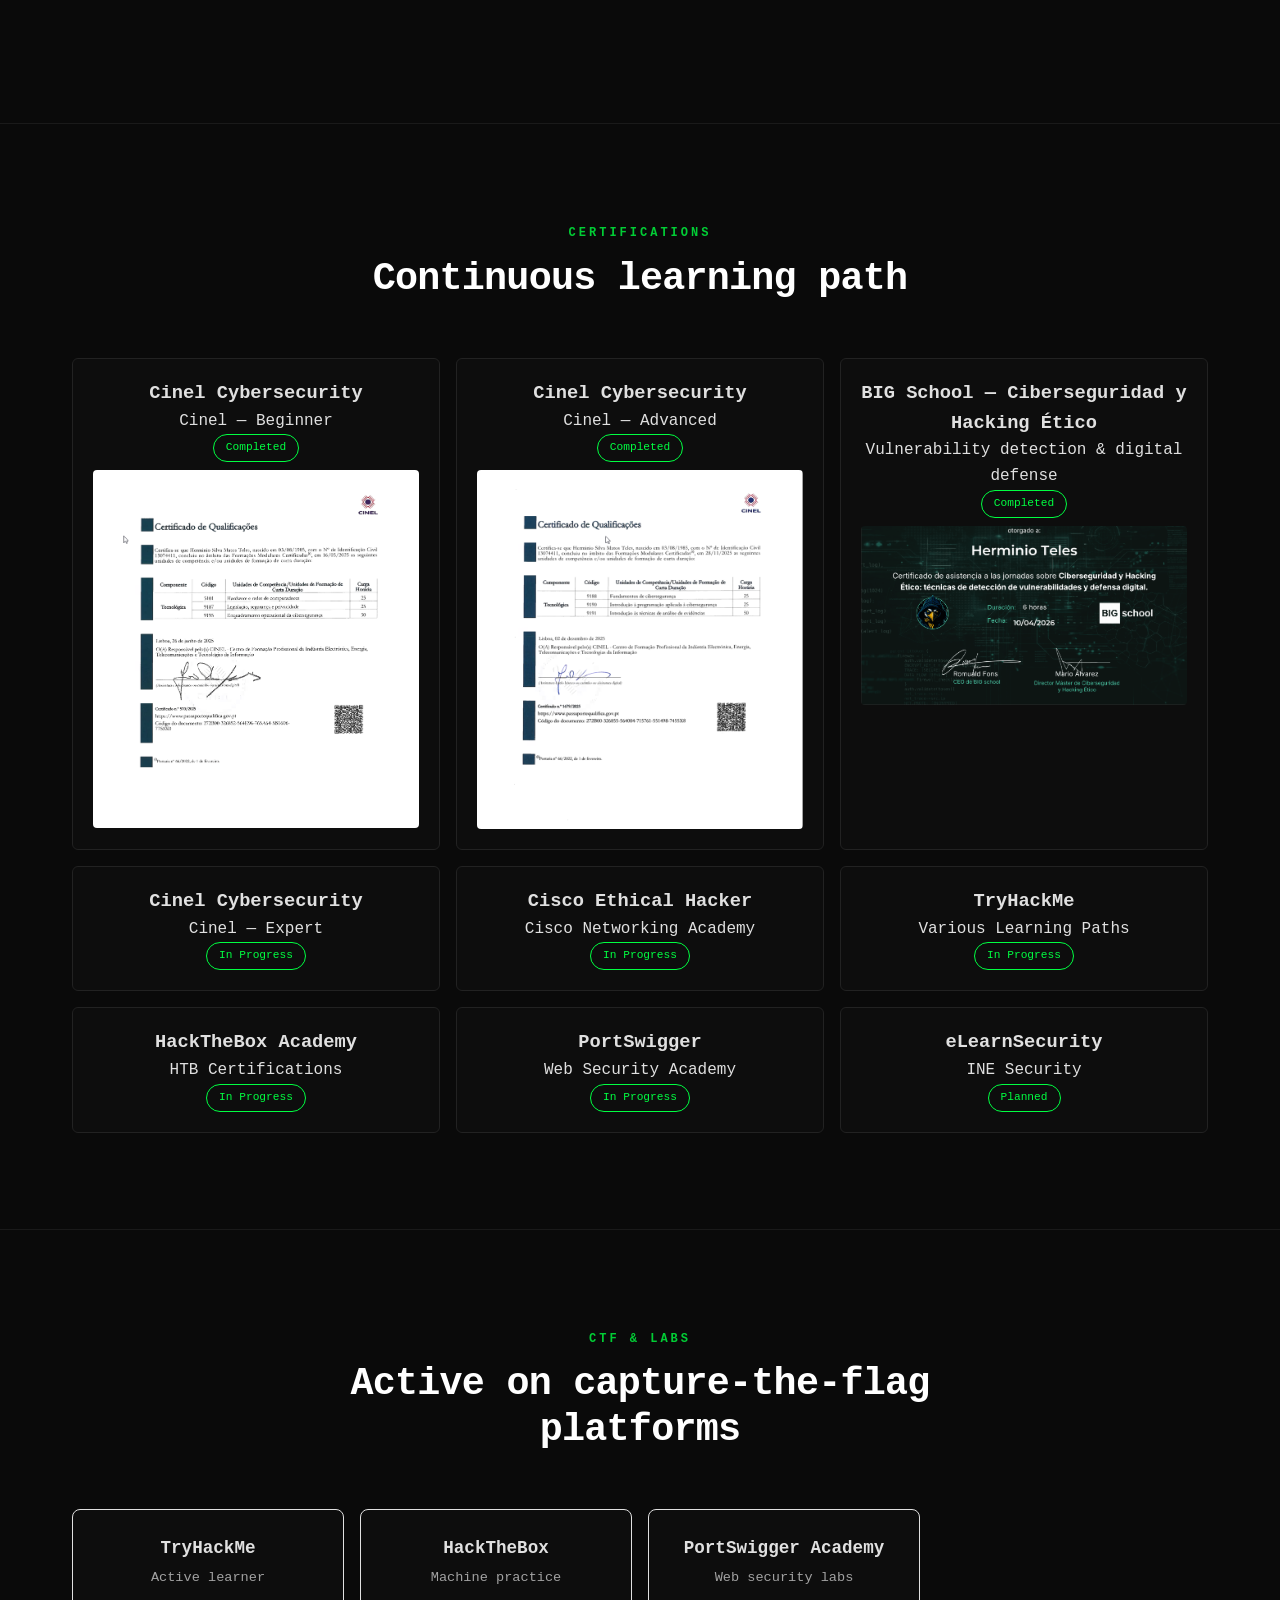
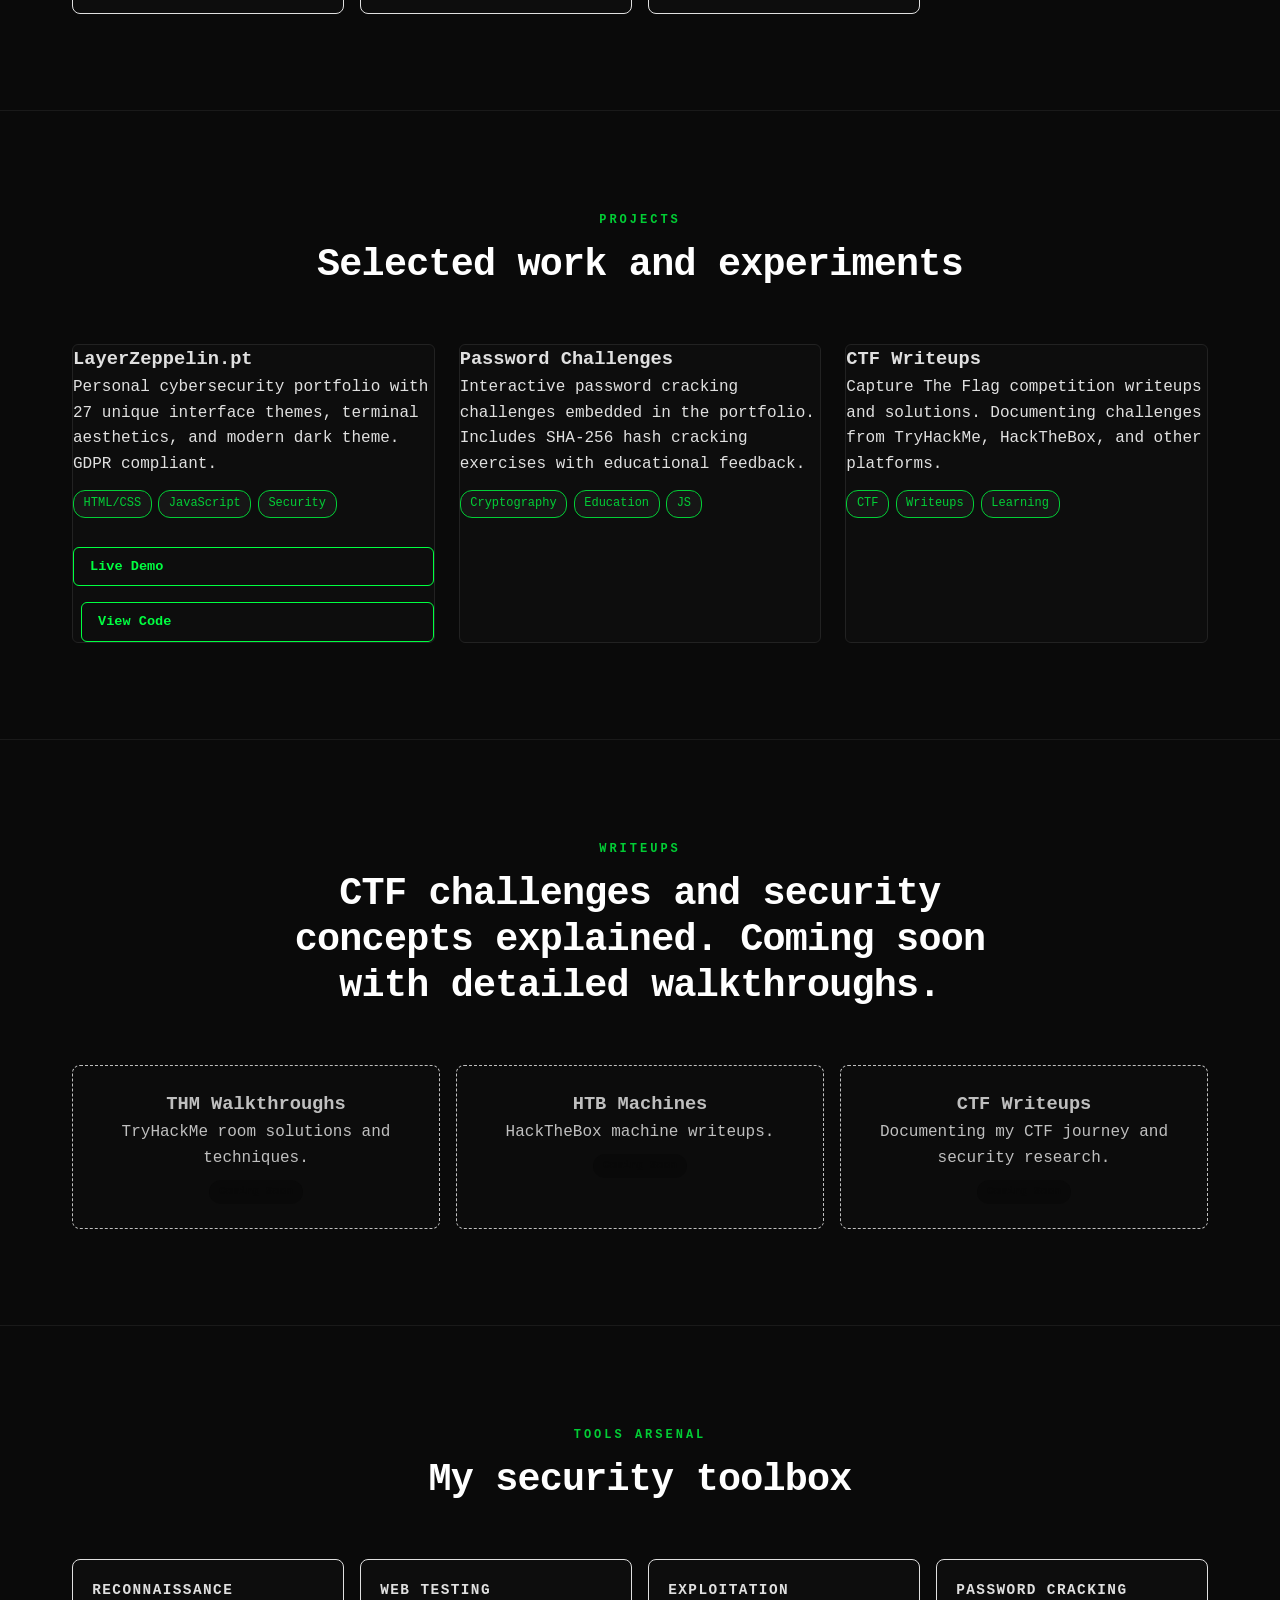
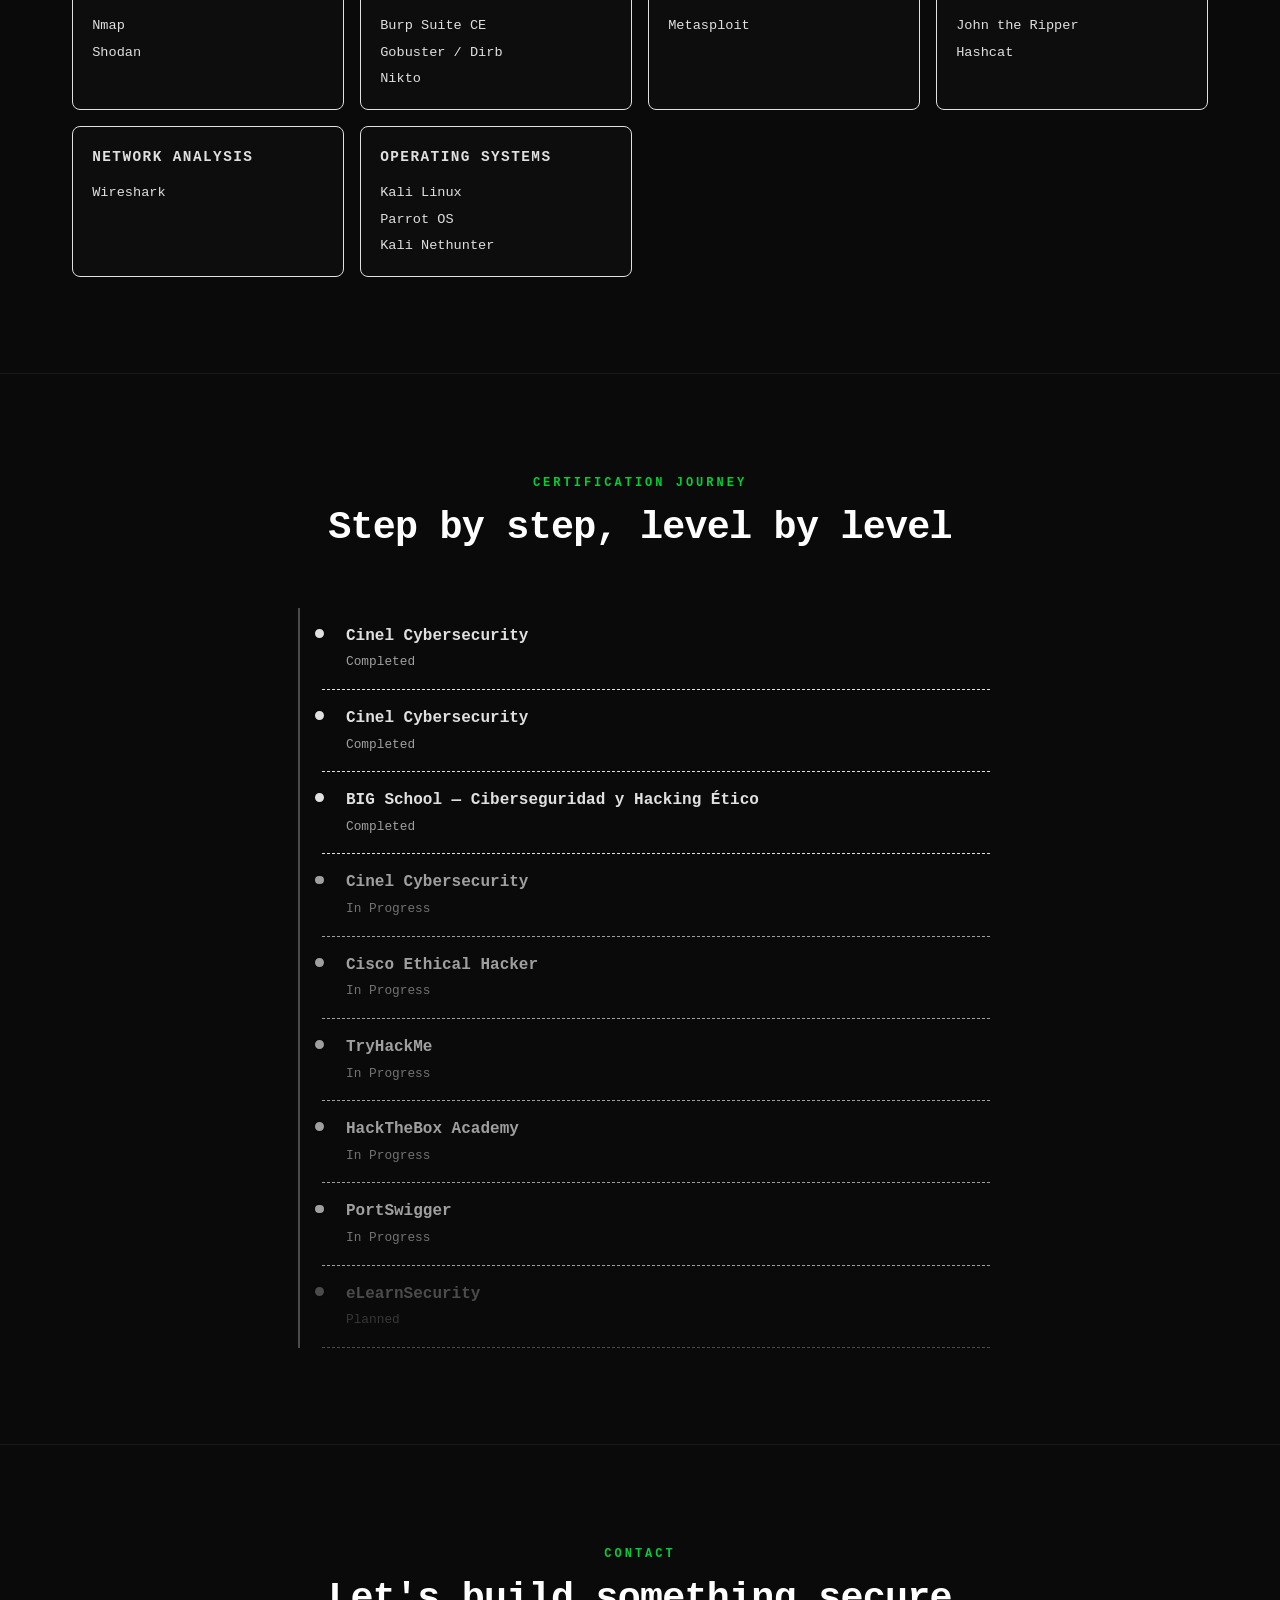
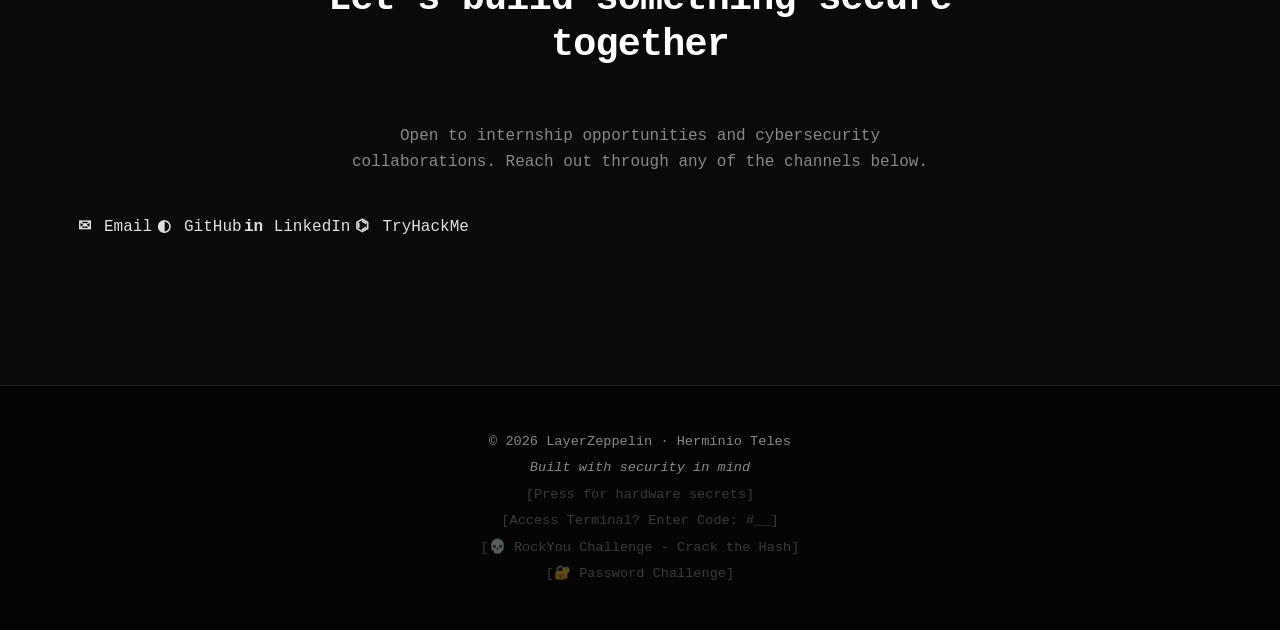
==== commit 3920c9d2: "feat: matrix rain like the movie — long trails, chaos, dense - Slower fade (0.04) for longer trailin" ====
--- a/index.html
+++ b/index.html
@@ -391,6 +391,6 @@
 <script type="application/json" id="i18n-pt">{"meta":{"title":"LayerZeppelin | Portfólio com 27 Temas","description":"LayerZeppelin — Portfólio de cibersegurança com 27 temas de interface únicos."},"ui":{"chooseTheme":"Escolher Tema","themeLabel":"Tema","languageLabel":"Idioma","close":"Fechar","open":"Abrir","skipToContent":"Saltar para conteúdo","menu":"Menu"},"themes":{"t01":{"name":"Cyberpunk Terminal","desc":"Matrix rain · verde néon · estética terminal"},"t02":{"name":"Tron Legacy","desc":"Wireframes ciano · perspetiva 3D · grelha digital"},"t03":{"name":"Sakura Dreams","desc":"Pétalas de cerejeira · rosa e carmim · tipografia elegante"},"t04":{"name":"Bauhaus Construtivista","desc":"Cores primárias · formas geométricas · brutalista"},"t05":{"name":"Brutalista Mono","desc":"Preto e branco puro · tipografia gigante · sombras duras"},"t06":{"name":"Y2K Vapor","desc":"Gradientes magenta · glitch · botões 3D"},"t07":{"name":"Solarpunk Eden","desc":"Verde vivo · formas orgânicas · luz solar"},"t08":{"name":"Abismo Bioluminescente","desc":"Azul profundo · criaturas brilhantes · partículas"},"t09":{"name":"VHS Retro","desc":"Scanlines · erros de tracking · rosa retro"},"t10":{"name":"Minimalista Nórdico","desc":"Off-white · serif elegante · espaço generoso"},"t11":{"name":"Memphis 80s","desc":"Padrões coloridos · pós-moderno · caos alegre"},"t12":{"name":"Art Déco Ouro","desc":"Ouro e preto · simetria · Gatsby"},"t13":{"name":"Pastel Holográfico","desc":"Iridescente · vidro arco-íris · brilho futurista"},"t14":{"name":"Dark Academia","desc":"Sépia · livros · serif clássica · biblioteca"},"t15":{"name":"Impressão Riso","desc":"Paleta limitada · textura granulada · indie"},"t16":{"name":"Pixel Arcade","desc":"Blocos 8-bit · tipo pixel · jogos retro"},"t17":{"name":"Metal Líquido","desc":"Prata mercúrio · reflexos · fluido"},"t18":{"name":"Ukiyo-e Japonês","desc":"Gravura · ondas · tradicional"},"t19":{"name":"Manuscrito Renascentista","desc":"Pergaminho · iluminuras · clássico"},"t20":{"name":"Steampunk Latão","desc":"Bronze · engrenagens · era vitoriana"},"t21":{"name":"Space Opera","desc":"Estrelas · nebulosas · ouro sobre índigo"},"t22":{"name":"Cottagecore","desc":"Bege e sage · floral · acolhedor"},"t23":{"name":"Futurismo Cassete","desc":"Sci-fi anos 80 · laranja e castanho · CRT"},"t24":{"name":"Papel Origami","desc":"Papel dobrado · sombras suaves · minimal"},"t25":{"name":"Grelha Bauhaus","desc":"Grelha modular · sistemática · geométrica"},"t26":{"name":"Arte Glitch","desc":"RGB split · ruído digital · anti-UI"},"t27":{"name":"Aurora Boreal","desc":"Luzes do norte · gradientes etéreos · mágico"}},"nav":{"about":"Sobre","skills":"Skills","certs":"Certs","ctf":"CTF","projects":"Projetos","writeups":"Writeups","tools":"Tools","journey":"Jornada","contact":"Contacto"},"hero":{"greeting":"Olá, sou o","name":"LayerZeppelin","role":"Entusiasta de Cibersegurança","tagline":"Red Team · Blue Team · Jogador CTF","subtitle":"Aspirante a profissional de cibersegurança · Penetration testing · Segurança web","cta1":"Ver Trabalhos","cta2":"Entrar em Contacto"},"about":{"title":"Sobre","heading":"A construir sistemas seguros, um exploit de cada vez","bio1":"Apaixonado por cibersegurança com experiência prática em penetration testing e interesse crescente em operações de blue team e hardening de sistemas. Cada dia é uma oportunidade para aprender algo novo neste campo em constante evolução.","bio2":"Atualmente à procura de oportunidades de estágio em cibersegurança. Fluente em inglês (escrito e falado).","highlights":["Red Team: Penetration Testing & Vulnerability Assessment","Blue Team: System Hardening & Segurança Defensiva","Segurança de Aplicações Web & Password Cracking","Competições CTF & Aprendizagem Contínua"]},"skills":{"title":"Competências","subtitle":"Tecnologias e ferramentas com que trabalho","categories":{"lang":"Idiomas","sec":"Segurança & Testing","os":"Sistemas Operativos","dev":"Desenvolvimento & Ferramentas","tools":"Ferramentas de Segurança"},"items":{"english":{"name":"Inglês","desc":"Fluente (C1) — Escrito e Falado","level":80},"portuguese":{"name":"Português","desc":"Nativo","level":100},"pentest":{"name":"Penetration Testing","level":6},"web":{"name":"Segurança Web","level":8},"osint":{"name":"OSINT / Recon","level":5},"network":{"name":"Segurança de Rede","level":6},"kali":{"name":"Kali Linux","level":10},"nethunter":{"name":"Kali Nethunter","level":4},"parrot":{"name":"Parrot OS","level":5},"ubuntu":{"name":"Ubuntu / Server","level":8},"windows":{"name":"Windows Server","level":5},"python":{"name":"Python / Scripting","level":6},"proxmox":{"name":"Proxmox VE","level":5},"vmware":{"name":"VMware","level":5},"docker":{"name":"Docker","level":4},"wsl":{"name":"WSL","level":10},"wireguard":{"name":"WireGuard","level":5},"openvpn":{"name":"OpenVPN","level":5},"shodan":{"name":"Shodan","level":5},"burp":{"name":"Burp Suite CE","level":6},"nmap":{"name":"Nmap","level":8},"metasploit":{"name":"Metasploit","level":4},"wireshark":{"name":"Wireshark","level":5},"john":{"name":"John the Ripper","level":4},"hashcat":{"name":"Hashcat","level":4},"gobuster":{"name":"Gobuster / Dirb","level":5},"nikto":{"name":"Nikto","level":5}}},"certs":{"title":"Certificações","subtitle":"Caminho de aprendizagem contínua","status":{"completed":"Concluído","inProgress":"Em Curso","planned":"Planeado"},"view":"Ver Certificado","items":[{"name":"Cinel Cybersecurity","issuer":"Cinel — Iniciante","status":"completed","img":"cinel-iniciante.png"},{"name":"Cinel Cybersecurity","issuer":"Cinel — Avançado","status":"completed","img":"cinel-avancado.png"},{"name":"BIG School — Ciberseguridad y Hacking Ético","issuer":"Deteção de vulnerabilidades e defesa digital","status":"completed","img":"big-school.png"},{"name":"Cinel Cybersecurity","issuer":"Cinel — Expert","status":"inProgress"},{"name":"Cisco Ethical Hacker","issuer":"Cisco Networking Academy","status":"inProgress"},{"name":"TryHackMe","issuer":"Caminhos de aprendizagem","status":"inProgress"},{"name":"HackTheBox Academy","issuer":"Certificações HTB","status":"inProgress"},{"name":"PortSwigger","issuer":"Web Security Academy","status":"inProgress"},{"name":"eLearnSecurity","issuer":"INE Security","status":"planned"}]},"ctf":{"title":"CTF & Labs","subtitle":"Ativo em plataformas Capture-The-Flag"},"projects":{"title":"Projetos","subtitle":"Trabalhos e experiências selecionados","liveDemo":"Ver Demo","viewCode":"Ver Código","viewMore":"Ver no GitHub","items":[{"name":"LayerZeppelin.pt","description":"Portfólio pessoal de cibersegurança com 27 temas de interface únicos, estética terminal e tema dark moderno. GDPR compliant.","tags":["HTML/CSS","JavaScript","Segurança"],"image":"project-final.png","url":"https://layerzeppelin.pt","code":"https://github.com/HSMTFPS"},{"name":"Password Challenges","description":"Desafios interativos de password cracking incorporados no portfólio. Inclui exercícios SHA-256 com feedback educativo.","tags":["Criptografia","Educação","JS"]},{"name":"CTF Writeups","description":"Writeups e soluções de competições CTF. Documentação de desafios TryHackMe, HackTheBox e outras plataformas.","tags":["CTF","Writeups","Aprendizagem"]}]},"writeups":{"title":"Writeups","subtitle":"Desafios CTF e conceitos de segurança explicados. Em breve com walkthroughs detalhados.","coming":"Em Breve","items":[{"name":"THM Walkthroughs","desc":"Soluções de salas TryHackMe e técnicas."},{"name":"HTB Machines","desc":"Writeups de máquinas HackTheBox."},{"name":"CTF Writeups","desc":"A documentar a minha jornada CTF."}]},"tools":{"title":"Arsenal de Ferramentas","subtitle":"A minha caixa de ferramentas","categories":{"recon":"Reconhecimento","web":"Web Testing","exploit":"Exploração","pass":"Password Cracking","net":"Análise de Rede","os":"Sistemas Operativos"}},"journey":{"title":"Jornada de Certificação","subtitle":"Passo a passo, nível a nível"},"contact":{"title":"Contacto","subtitle":"Vamos construir algo seguro juntos","description":"Aberto a oportunidades de estágio e colaborações em cibersegurança. Contacta-me através de qualquer um dos canais abaixo.","email":"Email","github":"GitHub","linkedin":"LinkedIn","tryhackme":"TryHackMe"},"footer":{"copyright":"© 2026 LayerZeppelin · Hermínio Teles","built":"Construído com segurança em mente"}}</script>
 
 <script src="./rockyou-words.js"></script>
-<script src="./script.js?v=20260807h" defer></script>
+<script src="./script.js?v=20260807i" defer></script>
 </body>
 </html>
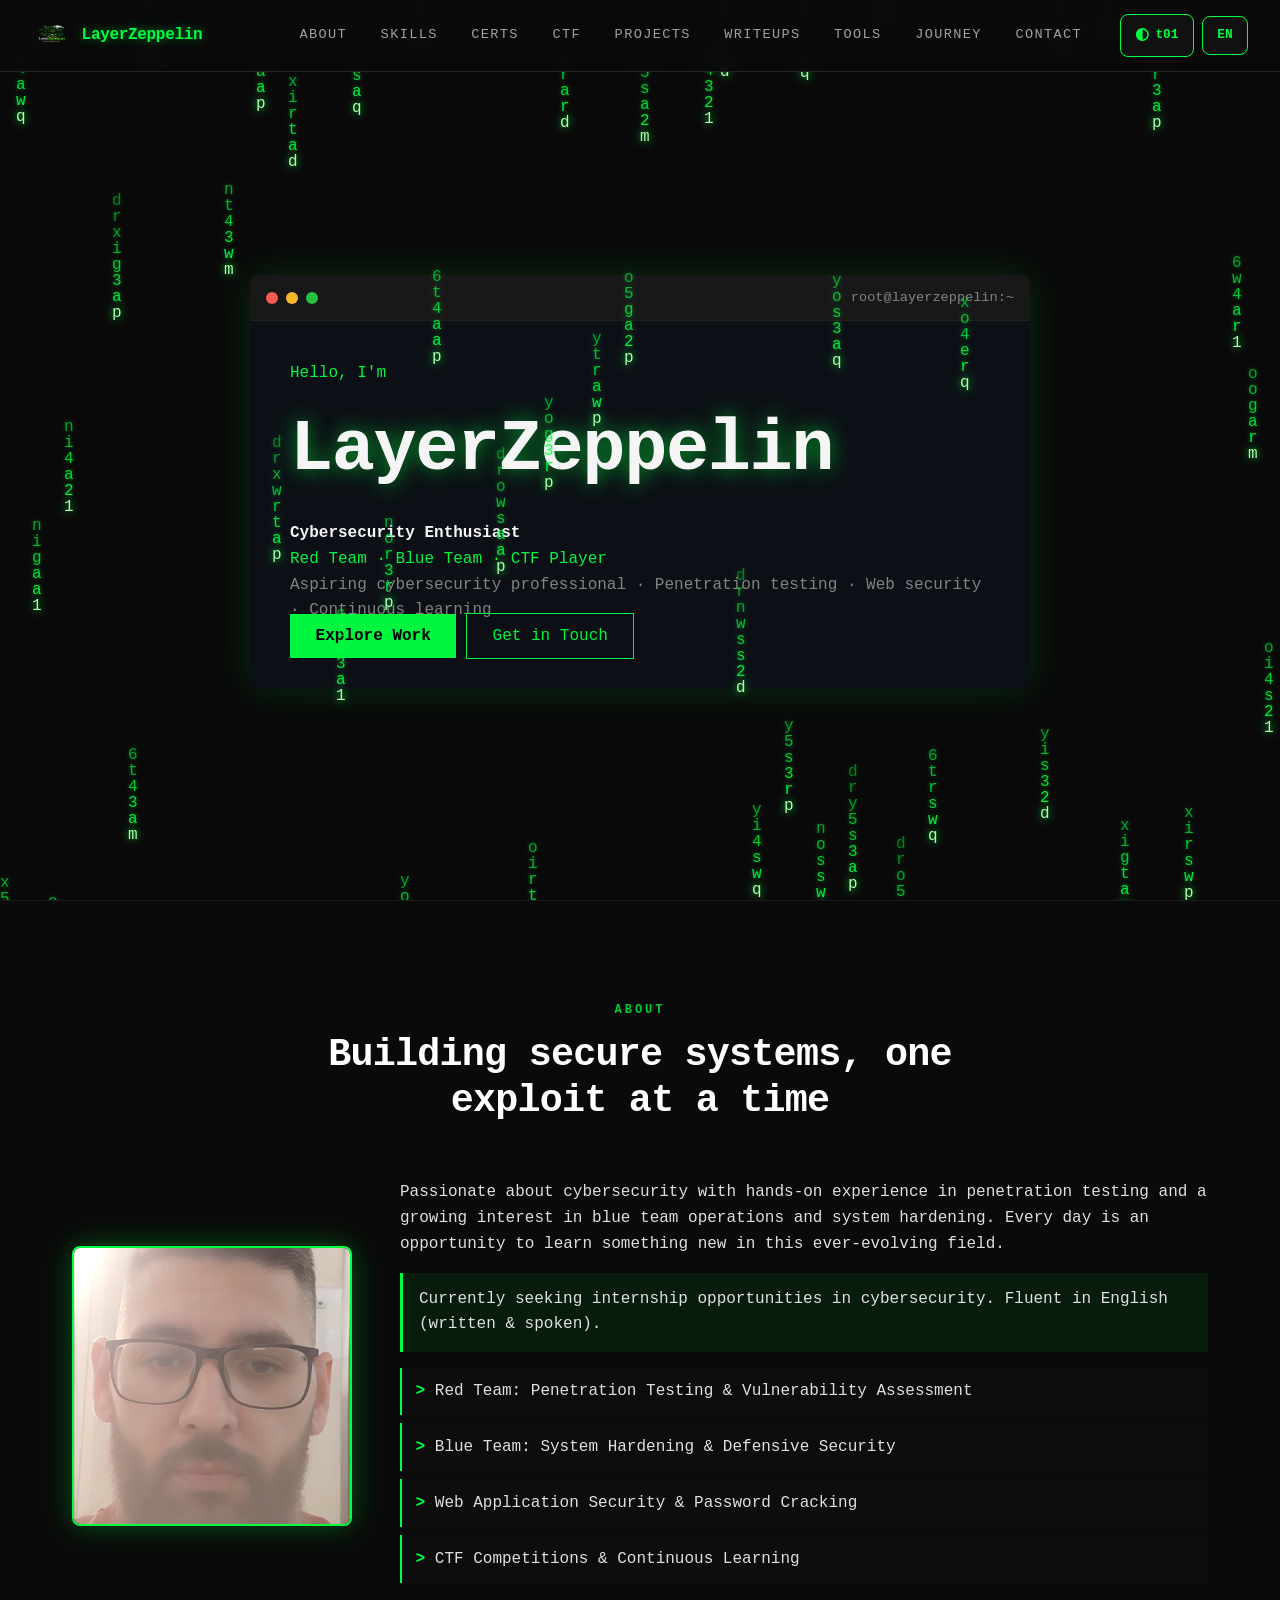
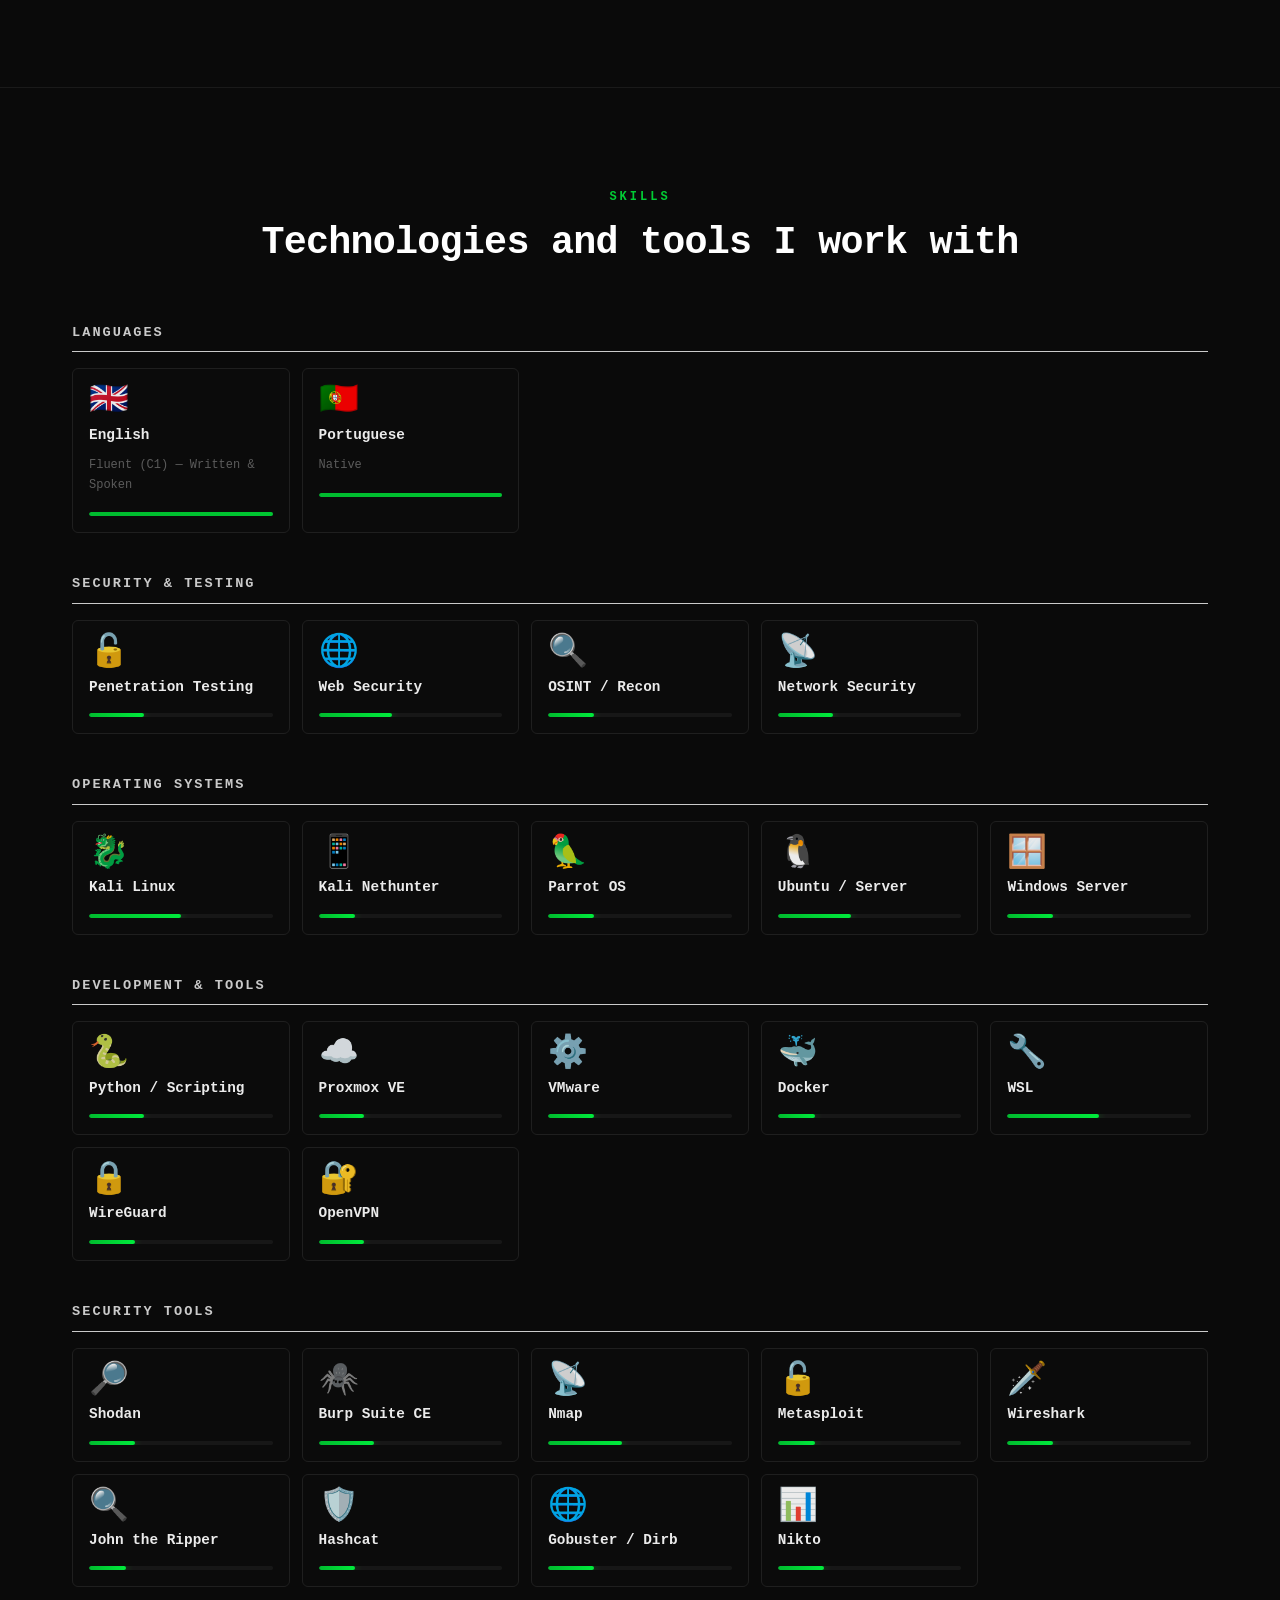
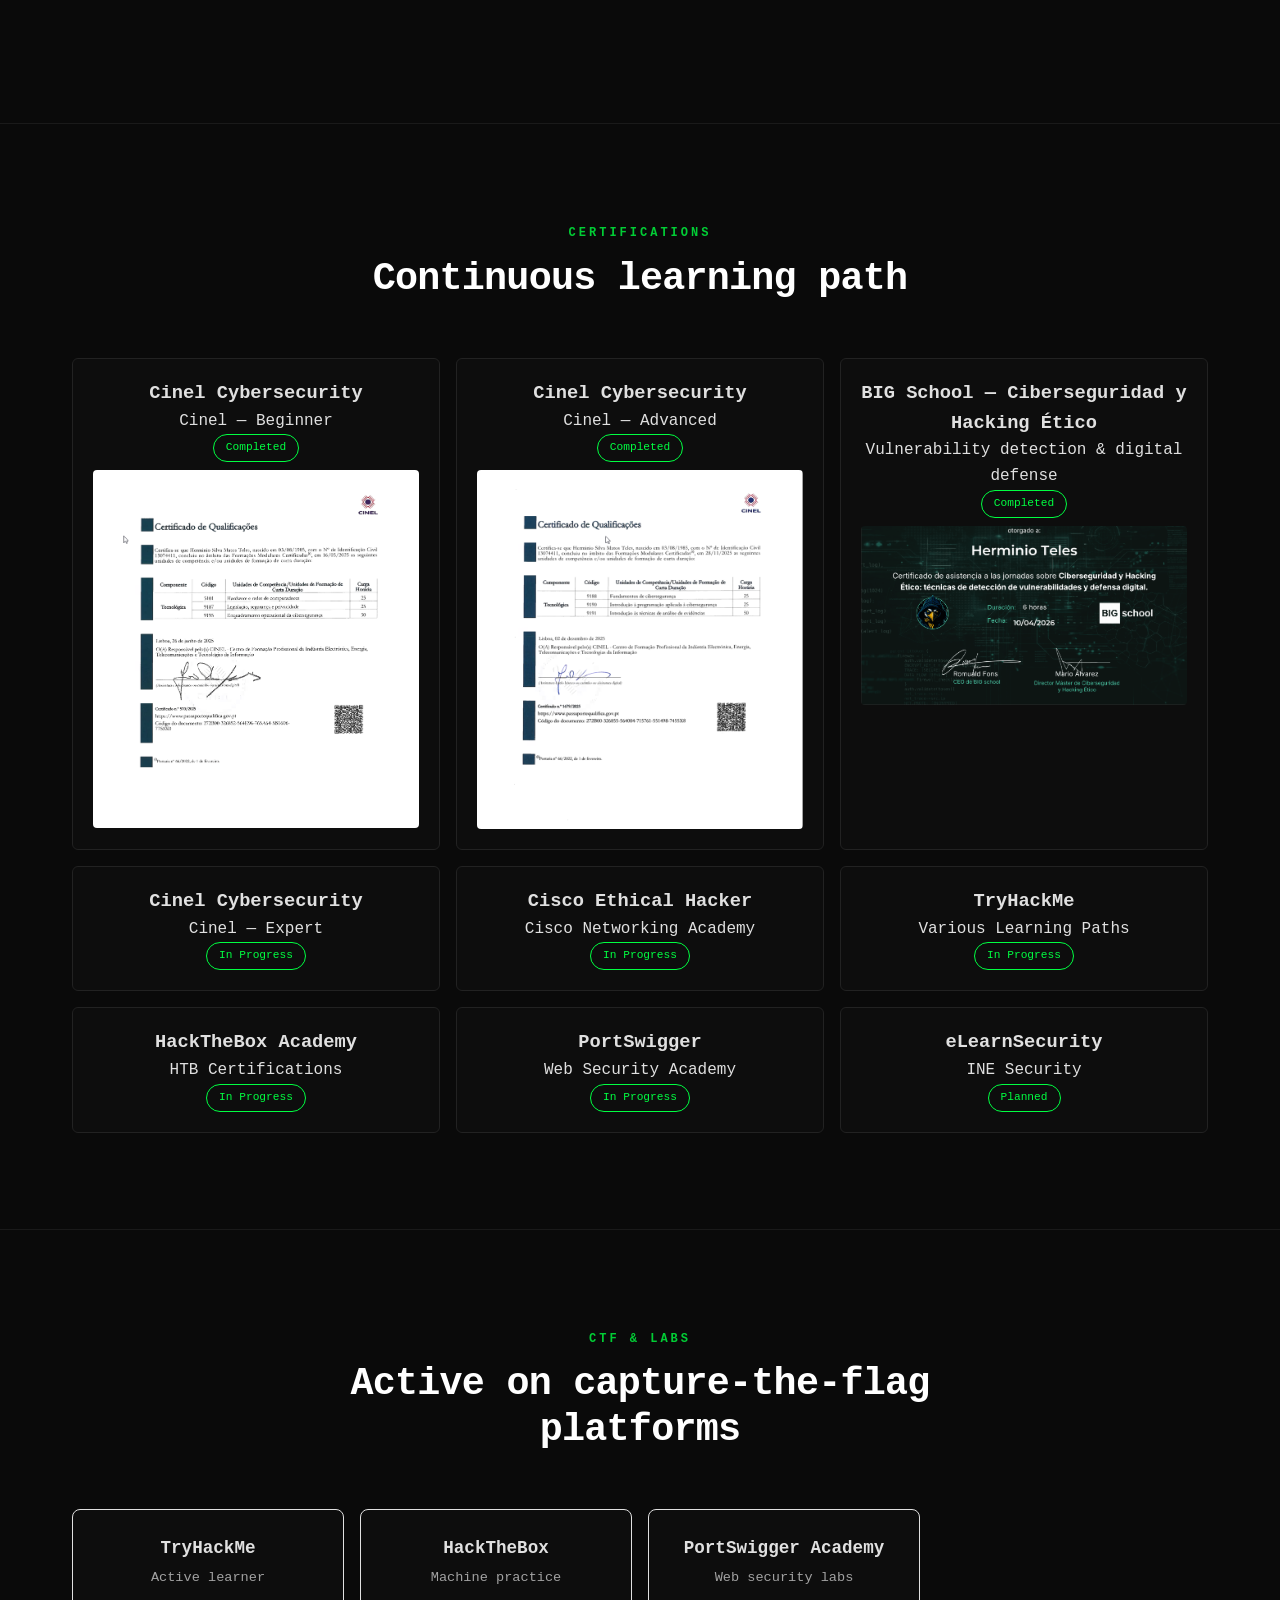
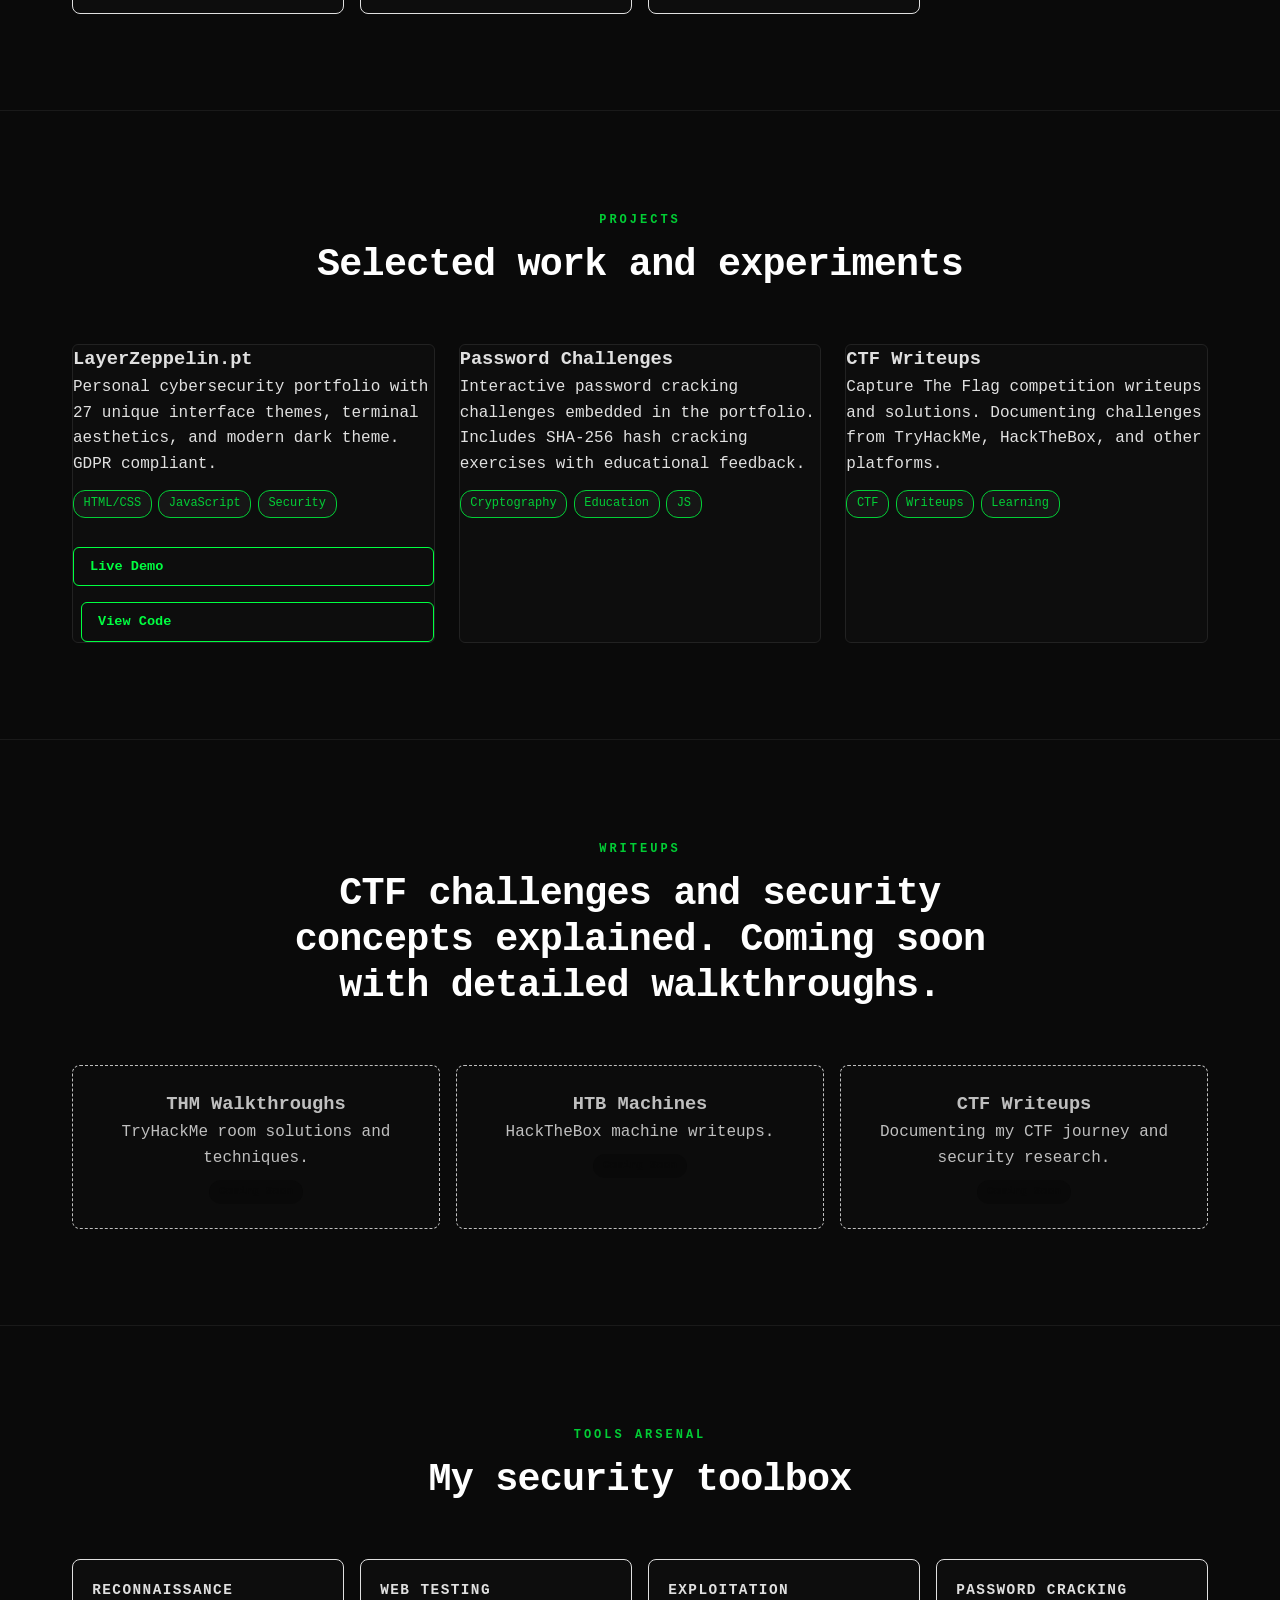
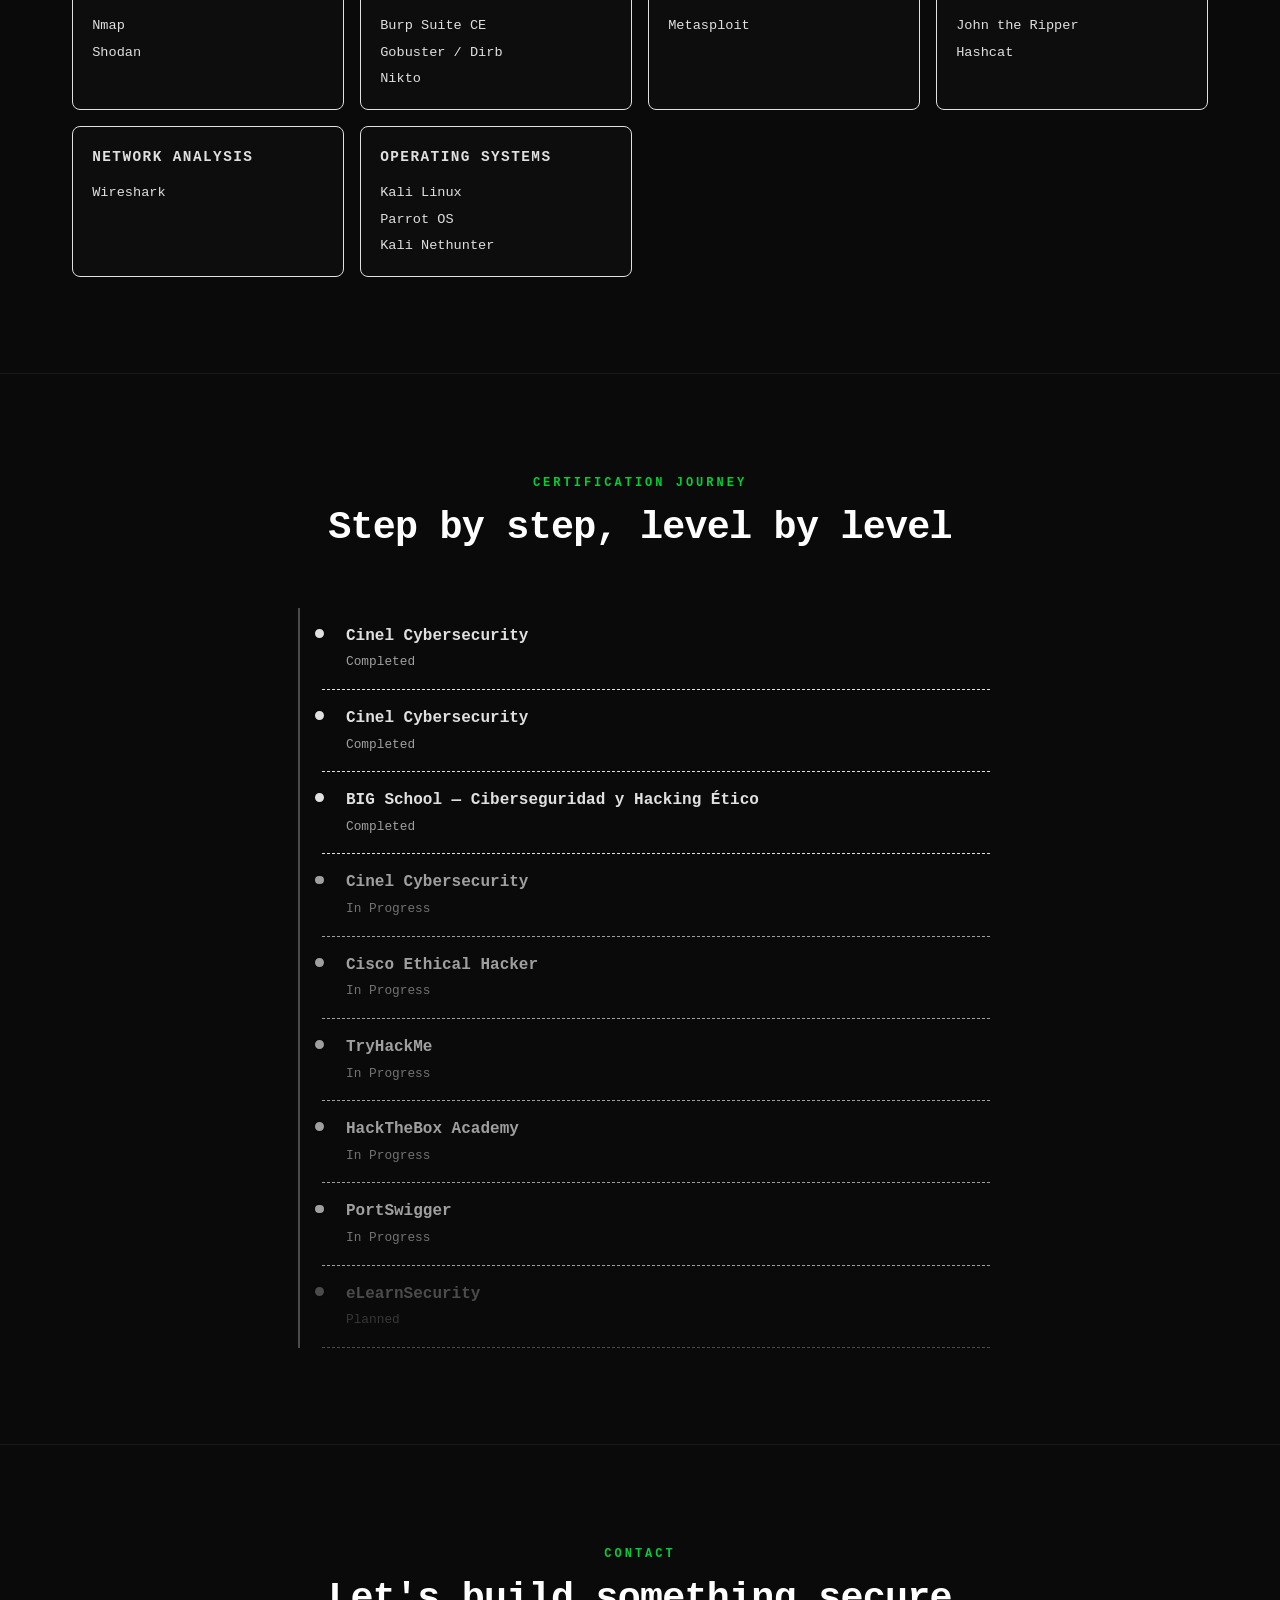
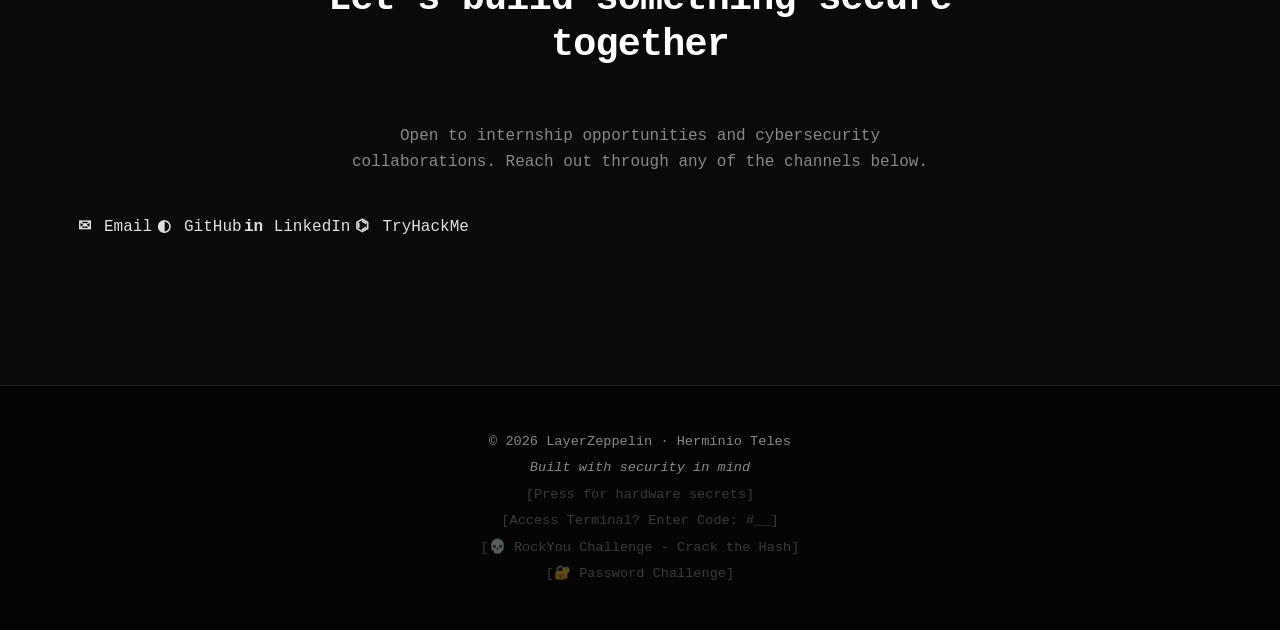
==== commit 4cc116a8: "feat: matrix rain letters mutate mid-fall (chaos effect) - Each frame, 15% chance to swap a random l" ====
--- a/index.html
+++ b/index.html
@@ -391,6 +391,6 @@
 <script type="application/json" id="i18n-pt">{"meta":{"title":"LayerZeppelin | Portfólio com 27 Temas","description":"LayerZeppelin — Portfólio de cibersegurança com 27 temas de interface únicos."},"ui":{"chooseTheme":"Escolher Tema","themeLabel":"Tema","languageLabel":"Idioma","close":"Fechar","open":"Abrir","skipToContent":"Saltar para conteúdo","menu":"Menu"},"themes":{"t01":{"name":"Cyberpunk Terminal","desc":"Matrix rain · verde néon · estética terminal"},"t02":{"name":"Tron Legacy","desc":"Wireframes ciano · perspetiva 3D · grelha digital"},"t03":{"name":"Sakura Dreams","desc":"Pétalas de cerejeira · rosa e carmim · tipografia elegante"},"t04":{"name":"Bauhaus Construtivista","desc":"Cores primárias · formas geométricas · brutalista"},"t05":{"name":"Brutalista Mono","desc":"Preto e branco puro · tipografia gigante · sombras duras"},"t06":{"name":"Y2K Vapor","desc":"Gradientes magenta · glitch · botões 3D"},"t07":{"name":"Solarpunk Eden","desc":"Verde vivo · formas orgânicas · luz solar"},"t08":{"name":"Abismo Bioluminescente","desc":"Azul profundo · criaturas brilhantes · partículas"},"t09":{"name":"VHS Retro","desc":"Scanlines · erros de tracking · rosa retro"},"t10":{"name":"Minimalista Nórdico","desc":"Off-white · serif elegante · espaço generoso"},"t11":{"name":"Memphis 80s","desc":"Padrões coloridos · pós-moderno · caos alegre"},"t12":{"name":"Art Déco Ouro","desc":"Ouro e preto · simetria · Gatsby"},"t13":{"name":"Pastel Holográfico","desc":"Iridescente · vidro arco-íris · brilho futurista"},"t14":{"name":"Dark Academia","desc":"Sépia · livros · serif clássica · biblioteca"},"t15":{"name":"Impressão Riso","desc":"Paleta limitada · textura granulada · indie"},"t16":{"name":"Pixel Arcade","desc":"Blocos 8-bit · tipo pixel · jogos retro"},"t17":{"name":"Metal Líquido","desc":"Prata mercúrio · reflexos · fluido"},"t18":{"name":"Ukiyo-e Japonês","desc":"Gravura · ondas · tradicional"},"t19":{"name":"Manuscrito Renascentista","desc":"Pergaminho · iluminuras · clássico"},"t20":{"name":"Steampunk Latão","desc":"Bronze · engrenagens · era vitoriana"},"t21":{"name":"Space Opera","desc":"Estrelas · nebulosas · ouro sobre índigo"},"t22":{"name":"Cottagecore","desc":"Bege e sage · floral · acolhedor"},"t23":{"name":"Futurismo Cassete","desc":"Sci-fi anos 80 · laranja e castanho · CRT"},"t24":{"name":"Papel Origami","desc":"Papel dobrado · sombras suaves · minimal"},"t25":{"name":"Grelha Bauhaus","desc":"Grelha modular · sistemática · geométrica"},"t26":{"name":"Arte Glitch","desc":"RGB split · ruído digital · anti-UI"},"t27":{"name":"Aurora Boreal","desc":"Luzes do norte · gradientes etéreos · mágico"}},"nav":{"about":"Sobre","skills":"Skills","certs":"Certs","ctf":"CTF","projects":"Projetos","writeups":"Writeups","tools":"Tools","journey":"Jornada","contact":"Contacto"},"hero":{"greeting":"Olá, sou o","name":"LayerZeppelin","role":"Entusiasta de Cibersegurança","tagline":"Red Team · Blue Team · Jogador CTF","subtitle":"Aspirante a profissional de cibersegurança · Penetration testing · Segurança web","cta1":"Ver Trabalhos","cta2":"Entrar em Contacto"},"about":{"title":"Sobre","heading":"A construir sistemas seguros, um exploit de cada vez","bio1":"Apaixonado por cibersegurança com experiência prática em penetration testing e interesse crescente em operações de blue team e hardening de sistemas. Cada dia é uma oportunidade para aprender algo novo neste campo em constante evolução.","bio2":"Atualmente à procura de oportunidades de estágio em cibersegurança. Fluente em inglês (escrito e falado).","highlights":["Red Team: Penetration Testing & Vulnerability Assessment","Blue Team: System Hardening & Segurança Defensiva","Segurança de Aplicações Web & Password Cracking","Competições CTF & Aprendizagem Contínua"]},"skills":{"title":"Competências","subtitle":"Tecnologias e ferramentas com que trabalho","categories":{"lang":"Idiomas","sec":"Segurança & Testing","os":"Sistemas Operativos","dev":"Desenvolvimento & Ferramentas","tools":"Ferramentas de Segurança"},"items":{"english":{"name":"Inglês","desc":"Fluente (C1) — Escrito e Falado","level":80},"portuguese":{"name":"Português","desc":"Nativo","level":100},"pentest":{"name":"Penetration Testing","level":6},"web":{"name":"Segurança Web","level":8},"osint":{"name":"OSINT / Recon","level":5},"network":{"name":"Segurança de Rede","level":6},"kali":{"name":"Kali Linux","level":10},"nethunter":{"name":"Kali Nethunter","level":4},"parrot":{"name":"Parrot OS","level":5},"ubuntu":{"name":"Ubuntu / Server","level":8},"windows":{"name":"Windows Server","level":5},"python":{"name":"Python / Scripting","level":6},"proxmox":{"name":"Proxmox VE","level":5},"vmware":{"name":"VMware","level":5},"docker":{"name":"Docker","level":4},"wsl":{"name":"WSL","level":10},"wireguard":{"name":"WireGuard","level":5},"openvpn":{"name":"OpenVPN","level":5},"shodan":{"name":"Shodan","level":5},"burp":{"name":"Burp Suite CE","level":6},"nmap":{"name":"Nmap","level":8},"metasploit":{"name":"Metasploit","level":4},"wireshark":{"name":"Wireshark","level":5},"john":{"name":"John the Ripper","level":4},"hashcat":{"name":"Hashcat","level":4},"gobuster":{"name":"Gobuster / Dirb","level":5},"nikto":{"name":"Nikto","level":5}}},"certs":{"title":"Certificações","subtitle":"Caminho de aprendizagem contínua","status":{"completed":"Concluído","inProgress":"Em Curso","planned":"Planeado"},"view":"Ver Certificado","items":[{"name":"Cinel Cybersecurity","issuer":"Cinel — Iniciante","status":"completed","img":"cinel-iniciante.png"},{"name":"Cinel Cybersecurity","issuer":"Cinel — Avançado","status":"completed","img":"cinel-avancado.png"},{"name":"BIG School — Ciberseguridad y Hacking Ético","issuer":"Deteção de vulnerabilidades e defesa digital","status":"completed","img":"big-school.png"},{"name":"Cinel Cybersecurity","issuer":"Cinel — Expert","status":"inProgress"},{"name":"Cisco Ethical Hacker","issuer":"Cisco Networking Academy","status":"inProgress"},{"name":"TryHackMe","issuer":"Caminhos de aprendizagem","status":"inProgress"},{"name":"HackTheBox Academy","issuer":"Certificações HTB","status":"inProgress"},{"name":"PortSwigger","issuer":"Web Security Academy","status":"inProgress"},{"name":"eLearnSecurity","issuer":"INE Security","status":"planned"}]},"ctf":{"title":"CTF & Labs","subtitle":"Ativo em plataformas Capture-The-Flag"},"projects":{"title":"Projetos","subtitle":"Trabalhos e experiências selecionados","liveDemo":"Ver Demo","viewCode":"Ver Código","viewMore":"Ver no GitHub","items":[{"name":"LayerZeppelin.pt","description":"Portfólio pessoal de cibersegurança com 27 temas de interface únicos, estética terminal e tema dark moderno. GDPR compliant.","tags":["HTML/CSS","JavaScript","Segurança"],"image":"project-final.png","url":"https://layerzeppelin.pt","code":"https://github.com/HSMTFPS"},{"name":"Password Challenges","description":"Desafios interativos de password cracking incorporados no portfólio. Inclui exercícios SHA-256 com feedback educativo.","tags":["Criptografia","Educação","JS"]},{"name":"CTF Writeups","description":"Writeups e soluções de competições CTF. Documentação de desafios TryHackMe, HackTheBox e outras plataformas.","tags":["CTF","Writeups","Aprendizagem"]}]},"writeups":{"title":"Writeups","subtitle":"Desafios CTF e conceitos de segurança explicados. Em breve com walkthroughs detalhados.","coming":"Em Breve","items":[{"name":"THM Walkthroughs","desc":"Soluções de salas TryHackMe e técnicas."},{"name":"HTB Machines","desc":"Writeups de máquinas HackTheBox."},{"name":"CTF Writeups","desc":"A documentar a minha jornada CTF."}]},"tools":{"title":"Arsenal de Ferramentas","subtitle":"A minha caixa de ferramentas","categories":{"recon":"Reconhecimento","web":"Web Testing","exploit":"Exploração","pass":"Password Cracking","net":"Análise de Rede","os":"Sistemas Operativos"}},"journey":{"title":"Jornada de Certificação","subtitle":"Passo a passo, nível a nível"},"contact":{"title":"Contacto","subtitle":"Vamos construir algo seguro juntos","description":"Aberto a oportunidades de estágio e colaborações em cibersegurança. Contacta-me através de qualquer um dos canais abaixo.","email":"Email","github":"GitHub","linkedin":"LinkedIn","tryhackme":"TryHackMe"},"footer":{"copyright":"© 2026 LayerZeppelin · Hermínio Teles","built":"Construído com segurança em mente"}}</script>
 
 <script src="./rockyou-words.js"></script>
-<script src="./script.js?v=20260807i" defer></script>
+<script src="./script.js?v=20260807j" defer></script>
 </body>
 </html>
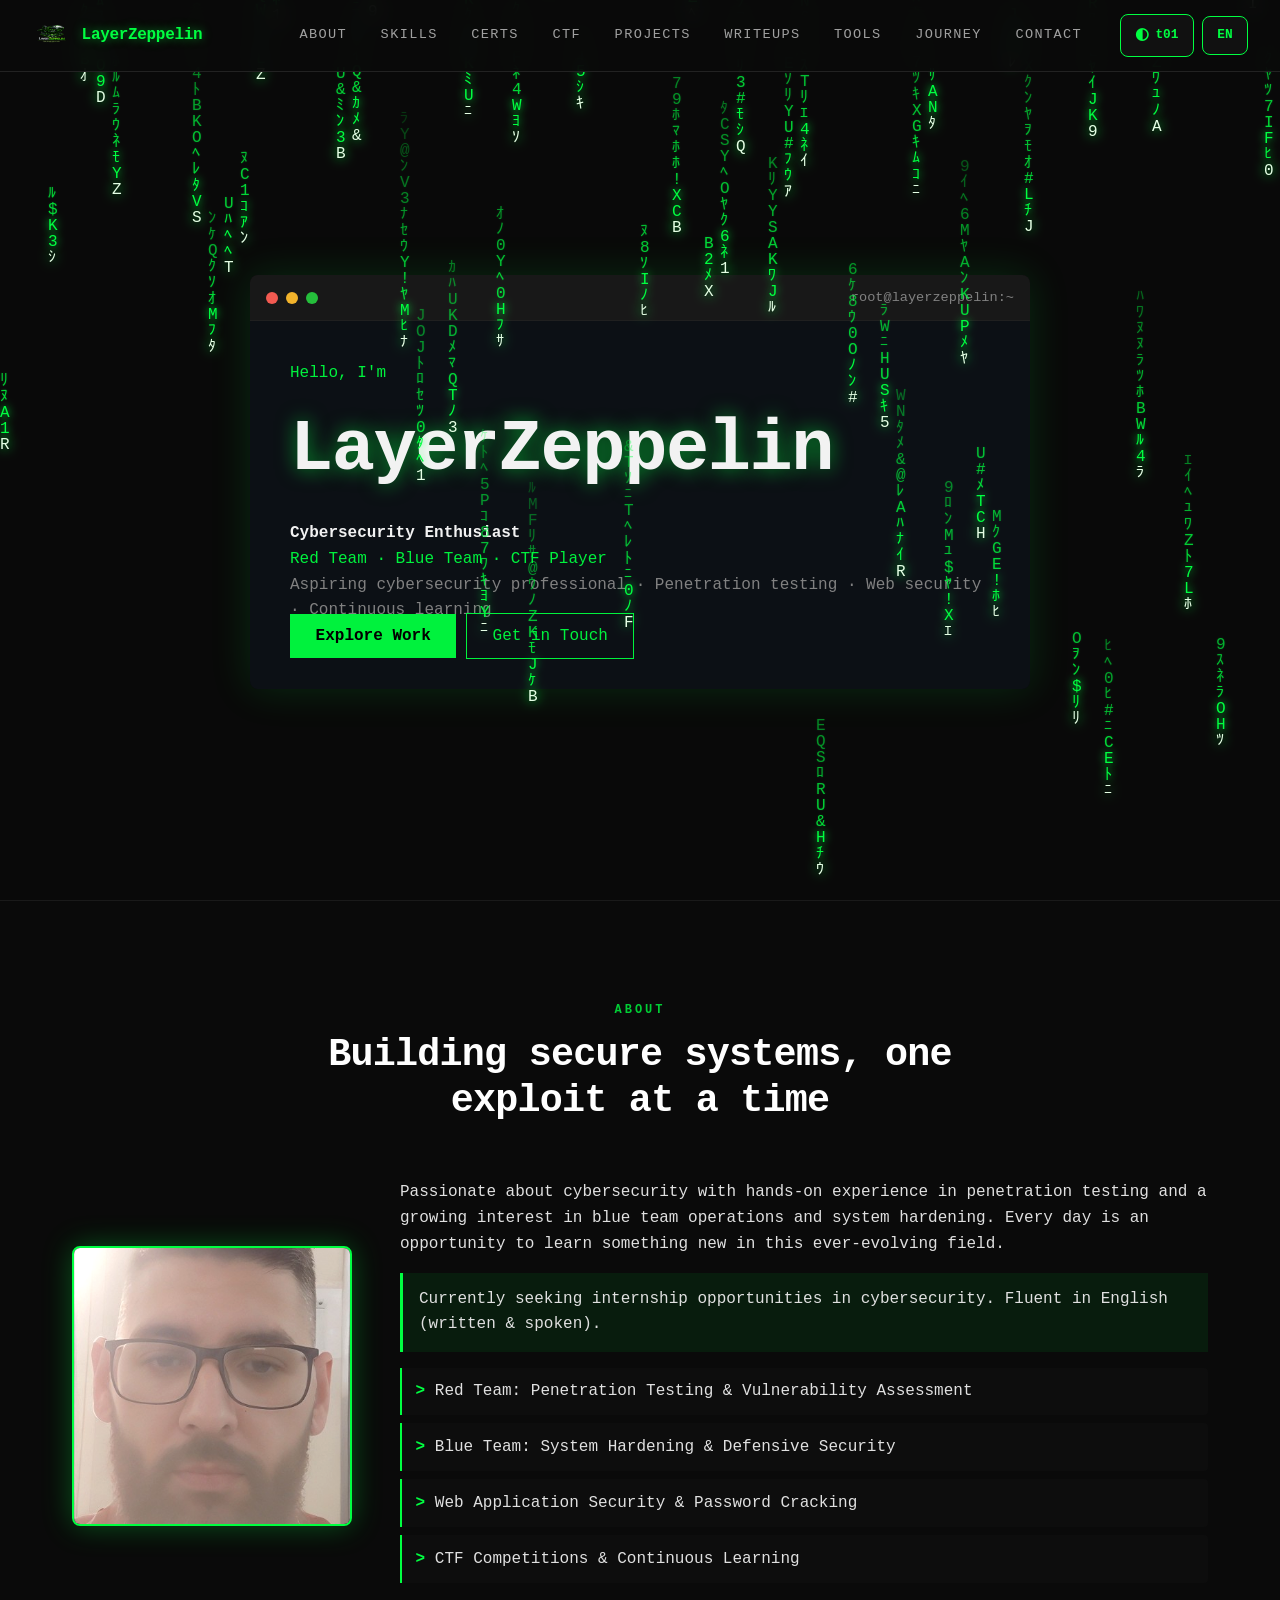
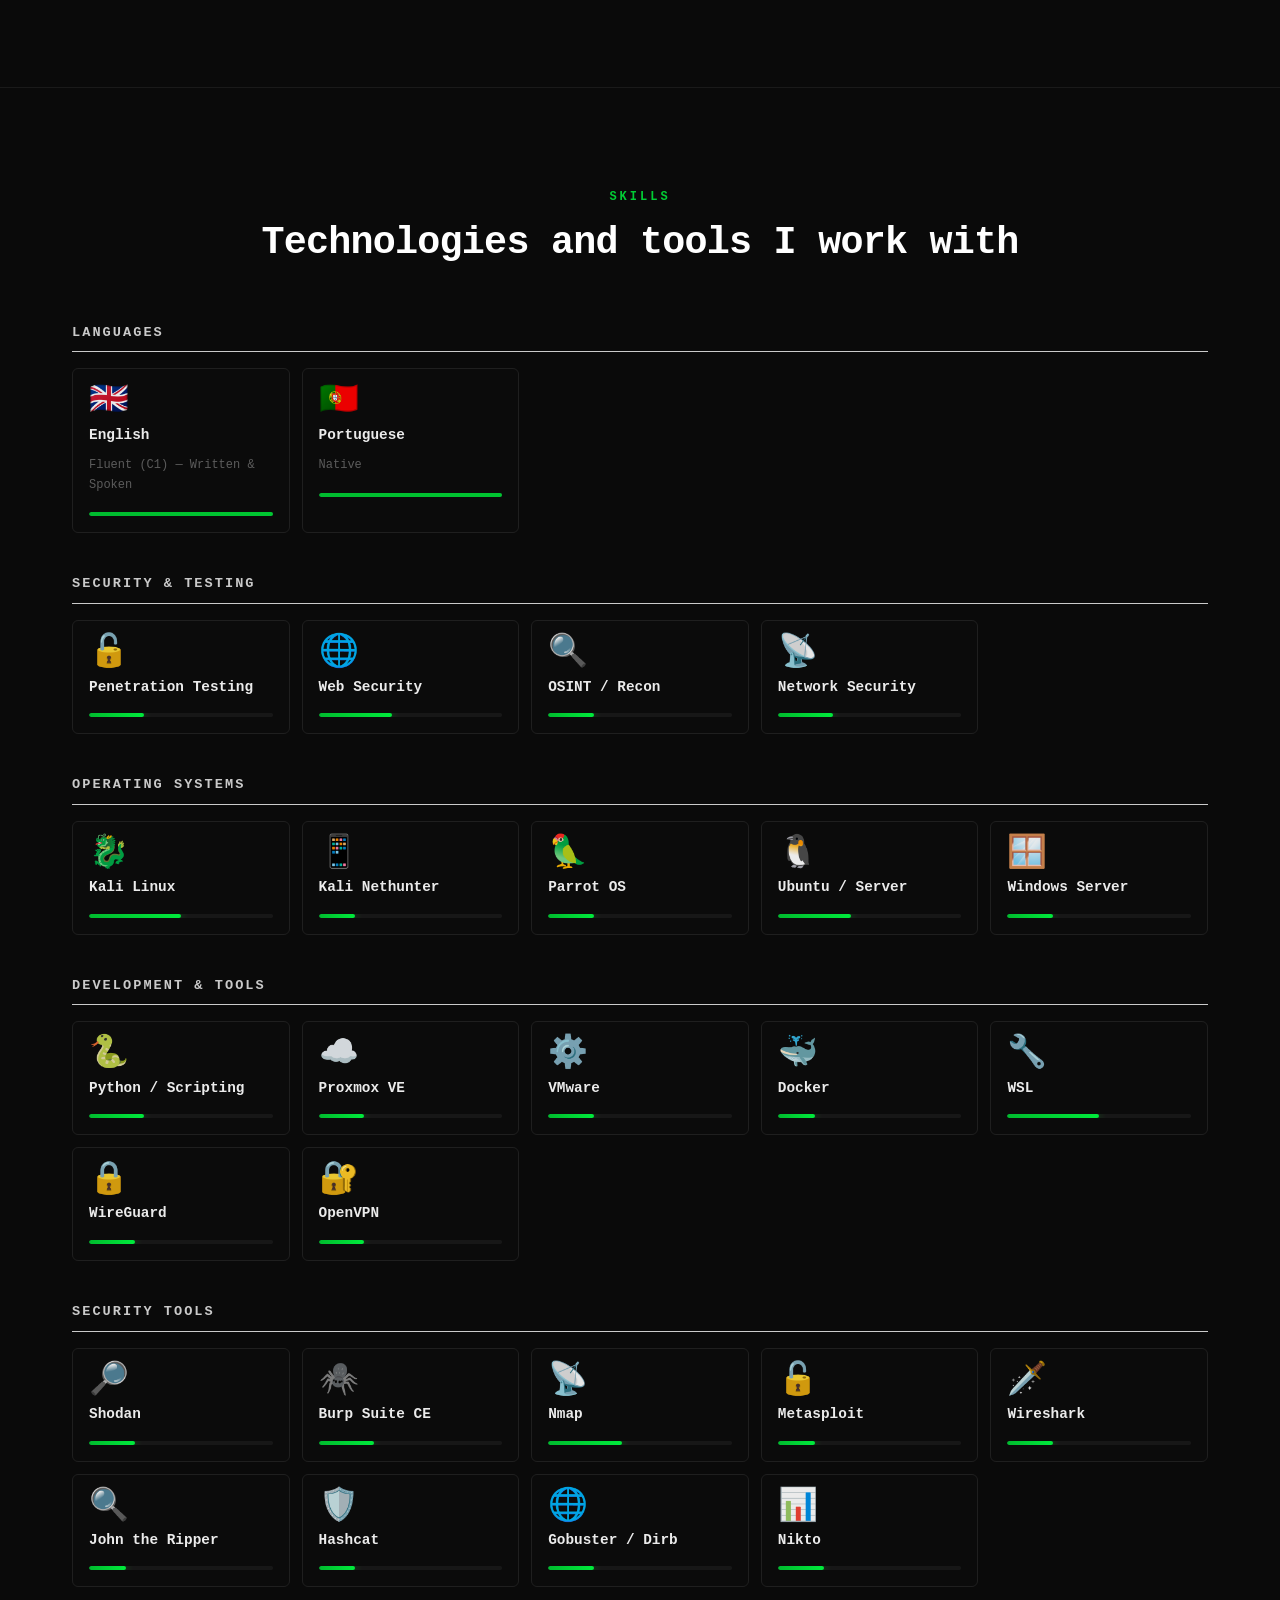
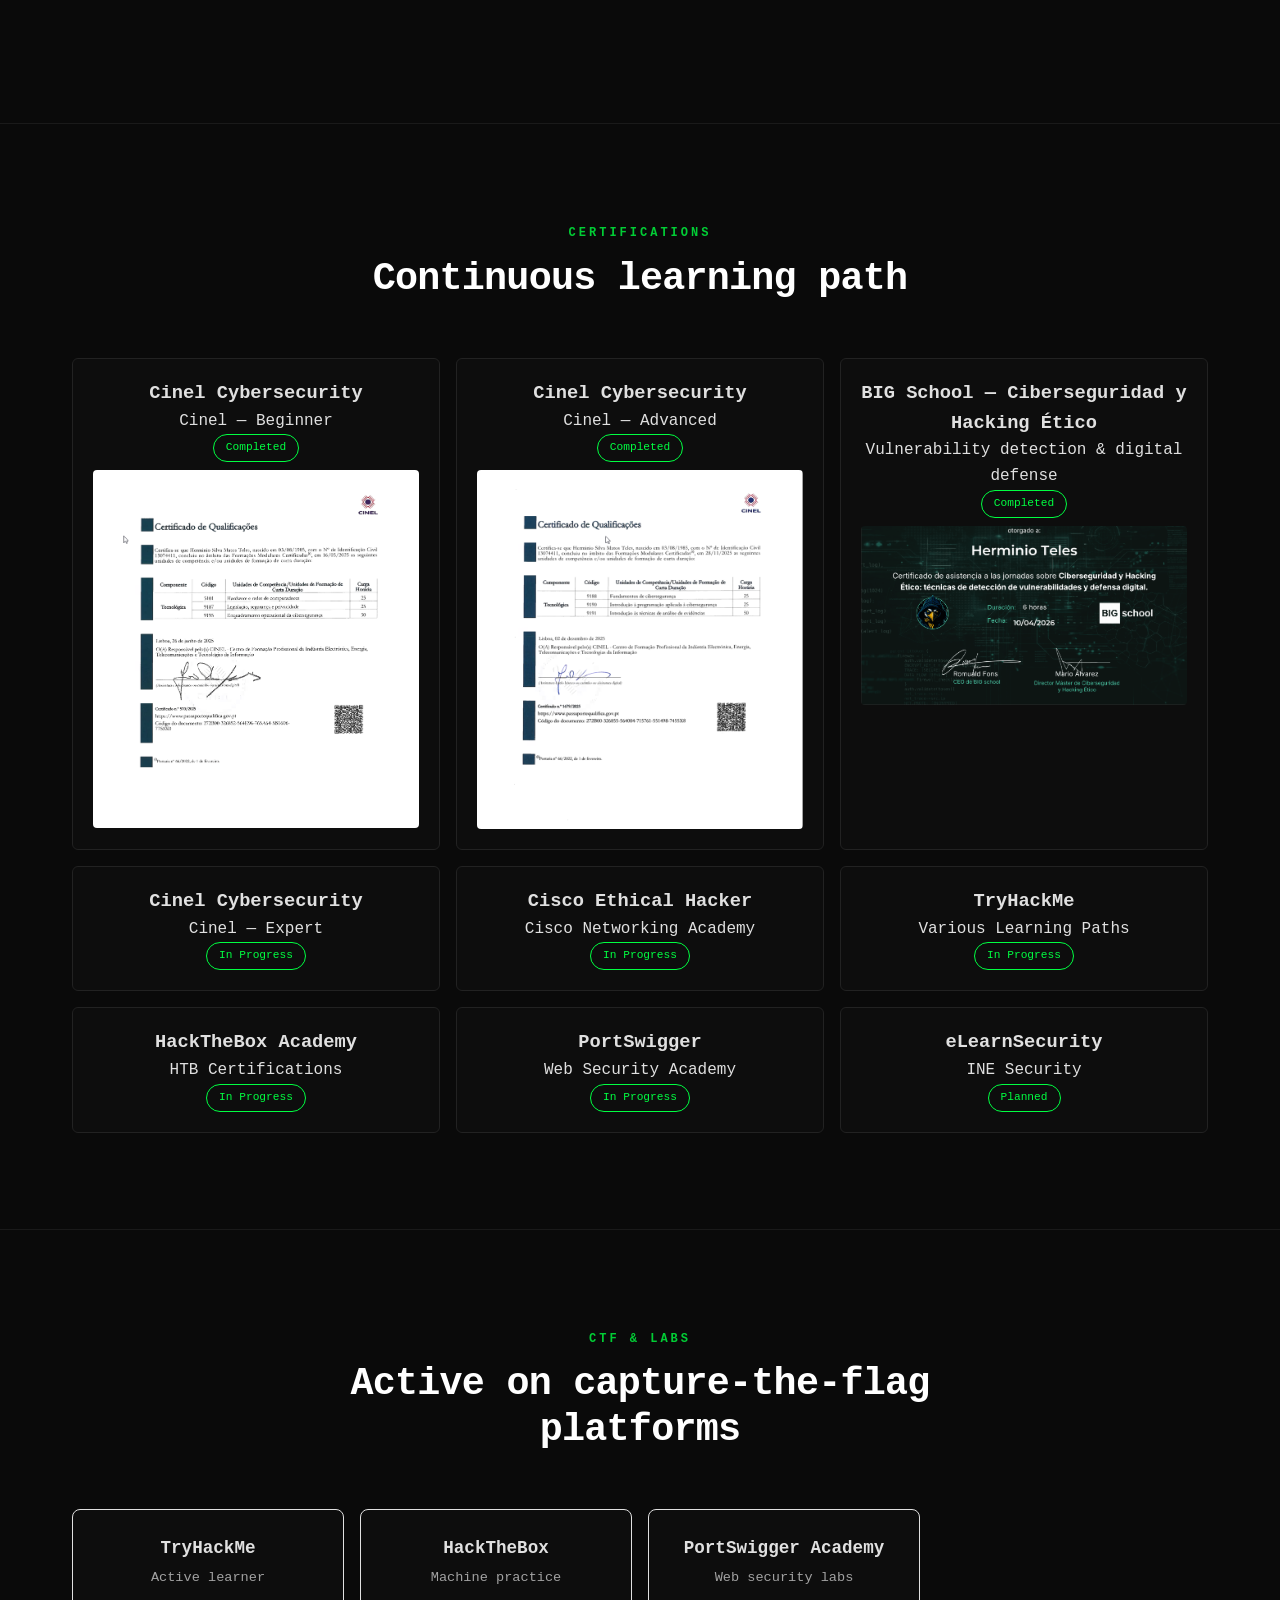
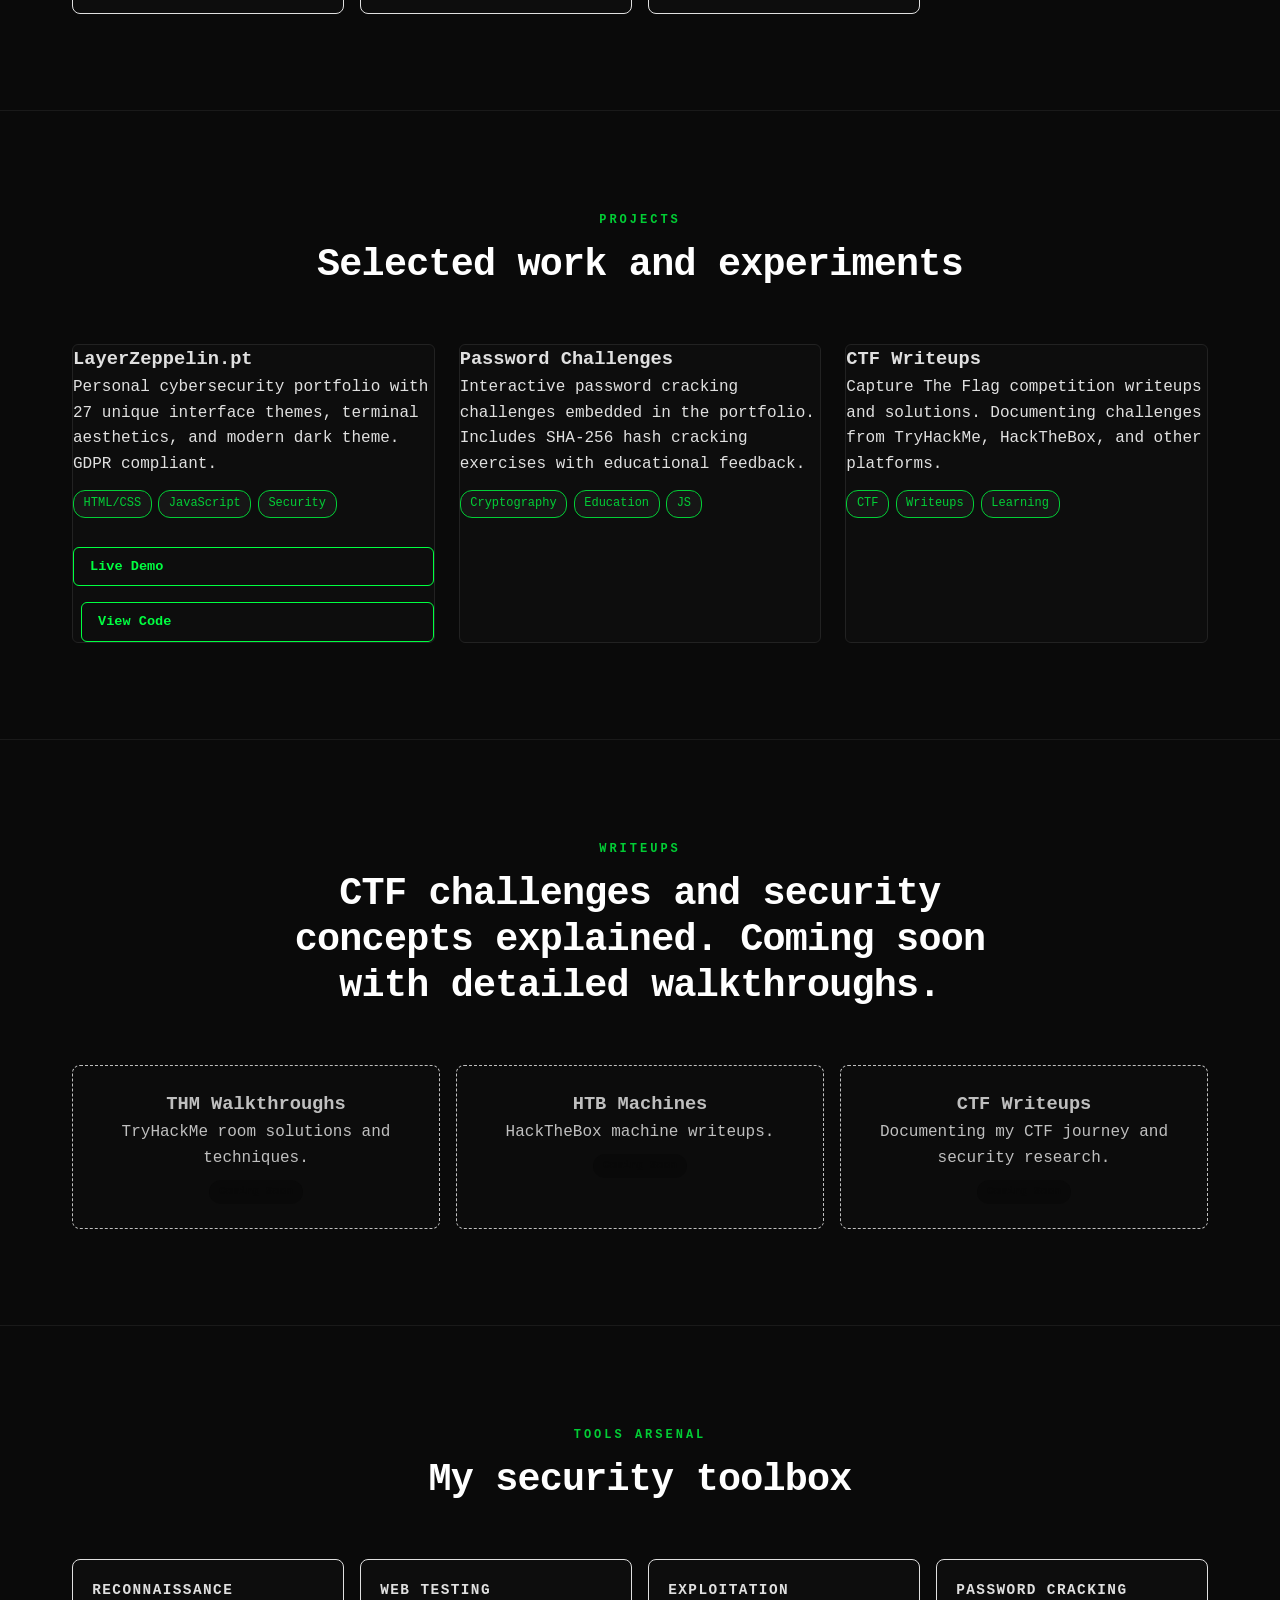
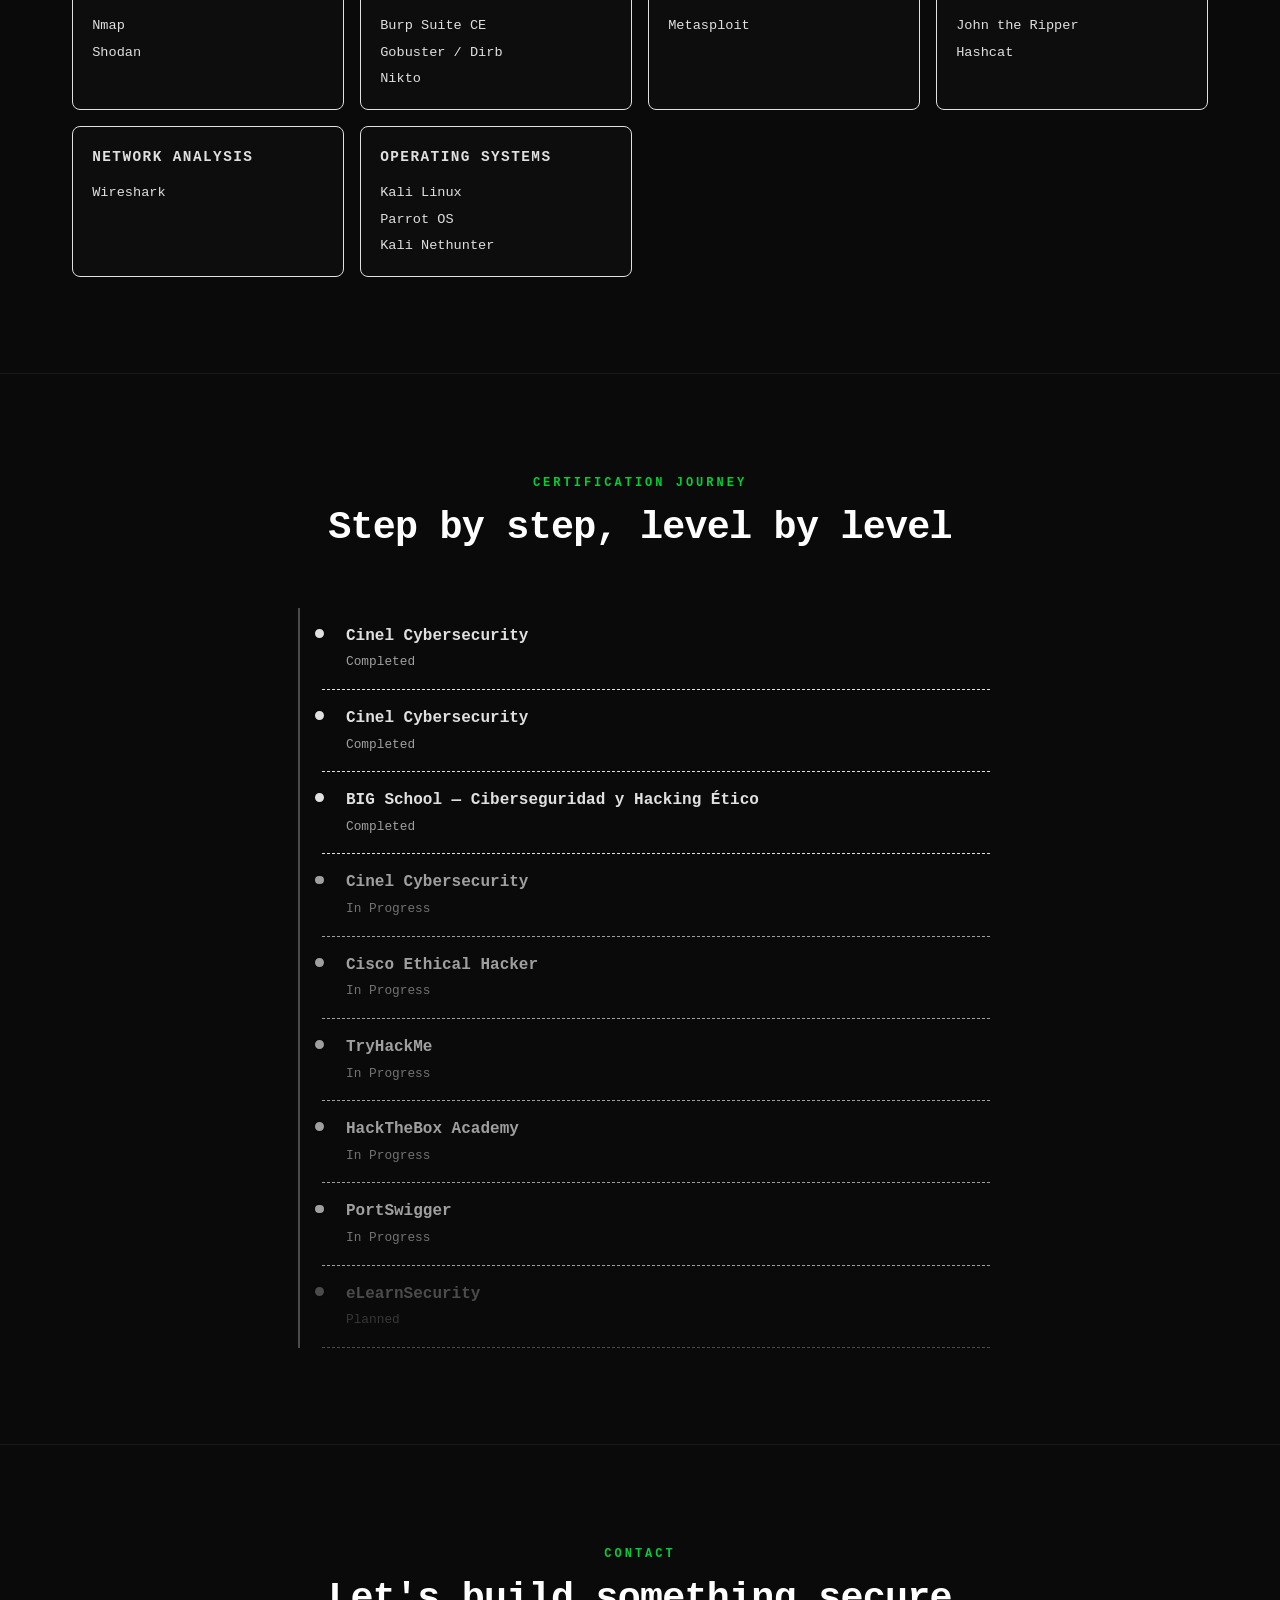
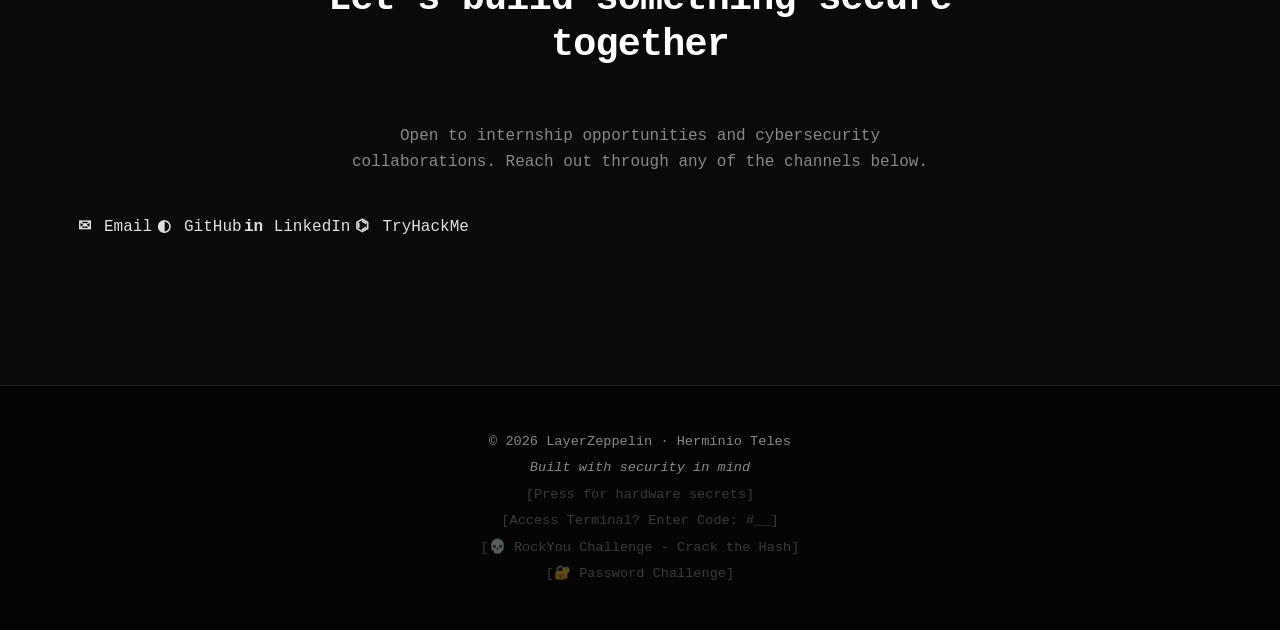
==== commit 2c63ab37: "feat: Matrix code rain — katakana, numbers, letters, mutating chars - Characters: katakana + 0-9 + A" ====
--- a/index.html
+++ b/index.html
@@ -391,6 +391,6 @@
 <script type="application/json" id="i18n-pt">{"meta":{"title":"LayerZeppelin | Portfólio com 27 Temas","description":"LayerZeppelin — Portfólio de cibersegurança com 27 temas de interface únicos."},"ui":{"chooseTheme":"Escolher Tema","themeLabel":"Tema","languageLabel":"Idioma","close":"Fechar","open":"Abrir","skipToContent":"Saltar para conteúdo","menu":"Menu"},"themes":{"t01":{"name":"Cyberpunk Terminal","desc":"Matrix rain · verde néon · estética terminal"},"t02":{"name":"Tron Legacy","desc":"Wireframes ciano · perspetiva 3D · grelha digital"},"t03":{"name":"Sakura Dreams","desc":"Pétalas de cerejeira · rosa e carmim · tipografia elegante"},"t04":{"name":"Bauhaus Construtivista","desc":"Cores primárias · formas geométricas · brutalista"},"t05":{"name":"Brutalista Mono","desc":"Preto e branco puro · tipografia gigante · sombras duras"},"t06":{"name":"Y2K Vapor","desc":"Gradientes magenta · glitch · botões 3D"},"t07":{"name":"Solarpunk Eden","desc":"Verde vivo · formas orgânicas · luz solar"},"t08":{"name":"Abismo Bioluminescente","desc":"Azul profundo · criaturas brilhantes · partículas"},"t09":{"name":"VHS Retro","desc":"Scanlines · erros de tracking · rosa retro"},"t10":{"name":"Minimalista Nórdico","desc":"Off-white · serif elegante · espaço generoso"},"t11":{"name":"Memphis 80s","desc":"Padrões coloridos · pós-moderno · caos alegre"},"t12":{"name":"Art Déco Ouro","desc":"Ouro e preto · simetria · Gatsby"},"t13":{"name":"Pastel Holográfico","desc":"Iridescente · vidro arco-íris · brilho futurista"},"t14":{"name":"Dark Academia","desc":"Sépia · livros · serif clássica · biblioteca"},"t15":{"name":"Impressão Riso","desc":"Paleta limitada · textura granulada · indie"},"t16":{"name":"Pixel Arcade","desc":"Blocos 8-bit · tipo pixel · jogos retro"},"t17":{"name":"Metal Líquido","desc":"Prata mercúrio · reflexos · fluido"},"t18":{"name":"Ukiyo-e Japonês","desc":"Gravura · ondas · tradicional"},"t19":{"name":"Manuscrito Renascentista","desc":"Pergaminho · iluminuras · clássico"},"t20":{"name":"Steampunk Latão","desc":"Bronze · engrenagens · era vitoriana"},"t21":{"name":"Space Opera","desc":"Estrelas · nebulosas · ouro sobre índigo"},"t22":{"name":"Cottagecore","desc":"Bege e sage · floral · acolhedor"},"t23":{"name":"Futurismo Cassete","desc":"Sci-fi anos 80 · laranja e castanho · CRT"},"t24":{"name":"Papel Origami","desc":"Papel dobrado · sombras suaves · minimal"},"t25":{"name":"Grelha Bauhaus","desc":"Grelha modular · sistemática · geométrica"},"t26":{"name":"Arte Glitch","desc":"RGB split · ruído digital · anti-UI"},"t27":{"name":"Aurora Boreal","desc":"Luzes do norte · gradientes etéreos · mágico"}},"nav":{"about":"Sobre","skills":"Skills","certs":"Certs","ctf":"CTF","projects":"Projetos","writeups":"Writeups","tools":"Tools","journey":"Jornada","contact":"Contacto"},"hero":{"greeting":"Olá, sou o","name":"LayerZeppelin","role":"Entusiasta de Cibersegurança","tagline":"Red Team · Blue Team · Jogador CTF","subtitle":"Aspirante a profissional de cibersegurança · Penetration testing · Segurança web","cta1":"Ver Trabalhos","cta2":"Entrar em Contacto"},"about":{"title":"Sobre","heading":"A construir sistemas seguros, um exploit de cada vez","bio1":"Apaixonado por cibersegurança com experiência prática em penetration testing e interesse crescente em operações de blue team e hardening de sistemas. Cada dia é uma oportunidade para aprender algo novo neste campo em constante evolução.","bio2":"Atualmente à procura de oportunidades de estágio em cibersegurança. Fluente em inglês (escrito e falado).","highlights":["Red Team: Penetration Testing & Vulnerability Assessment","Blue Team: System Hardening & Segurança Defensiva","Segurança de Aplicações Web & Password Cracking","Competições CTF & Aprendizagem Contínua"]},"skills":{"title":"Competências","subtitle":"Tecnologias e ferramentas com que trabalho","categories":{"lang":"Idiomas","sec":"Segurança & Testing","os":"Sistemas Operativos","dev":"Desenvolvimento & Ferramentas","tools":"Ferramentas de Segurança"},"items":{"english":{"name":"Inglês","desc":"Fluente (C1) — Escrito e Falado","level":80},"portuguese":{"name":"Português","desc":"Nativo","level":100},"pentest":{"name":"Penetration Testing","level":6},"web":{"name":"Segurança Web","level":8},"osint":{"name":"OSINT / Recon","level":5},"network":{"name":"Segurança de Rede","level":6},"kali":{"name":"Kali Linux","level":10},"nethunter":{"name":"Kali Nethunter","level":4},"parrot":{"name":"Parrot OS","level":5},"ubuntu":{"name":"Ubuntu / Server","level":8},"windows":{"name":"Windows Server","level":5},"python":{"name":"Python / Scripting","level":6},"proxmox":{"name":"Proxmox VE","level":5},"vmware":{"name":"VMware","level":5},"docker":{"name":"Docker","level":4},"wsl":{"name":"WSL","level":10},"wireguard":{"name":"WireGuard","level":5},"openvpn":{"name":"OpenVPN","level":5},"shodan":{"name":"Shodan","level":5},"burp":{"name":"Burp Suite CE","level":6},"nmap":{"name":"Nmap","level":8},"metasploit":{"name":"Metasploit","level":4},"wireshark":{"name":"Wireshark","level":5},"john":{"name":"John the Ripper","level":4},"hashcat":{"name":"Hashcat","level":4},"gobuster":{"name":"Gobuster / Dirb","level":5},"nikto":{"name":"Nikto","level":5}}},"certs":{"title":"Certificações","subtitle":"Caminho de aprendizagem contínua","status":{"completed":"Concluído","inProgress":"Em Curso","planned":"Planeado"},"view":"Ver Certificado","items":[{"name":"Cinel Cybersecurity","issuer":"Cinel — Iniciante","status":"completed","img":"cinel-iniciante.png"},{"name":"Cinel Cybersecurity","issuer":"Cinel — Avançado","status":"completed","img":"cinel-avancado.png"},{"name":"BIG School — Ciberseguridad y Hacking Ético","issuer":"Deteção de vulnerabilidades e defesa digital","status":"completed","img":"big-school.png"},{"name":"Cinel Cybersecurity","issuer":"Cinel — Expert","status":"inProgress"},{"name":"Cisco Ethical Hacker","issuer":"Cisco Networking Academy","status":"inProgress"},{"name":"TryHackMe","issuer":"Caminhos de aprendizagem","status":"inProgress"},{"name":"HackTheBox Academy","issuer":"Certificações HTB","status":"inProgress"},{"name":"PortSwigger","issuer":"Web Security Academy","status":"inProgress"},{"name":"eLearnSecurity","issuer":"INE Security","status":"planned"}]},"ctf":{"title":"CTF & Labs","subtitle":"Ativo em plataformas Capture-The-Flag"},"projects":{"title":"Projetos","subtitle":"Trabalhos e experiências selecionados","liveDemo":"Ver Demo","viewCode":"Ver Código","viewMore":"Ver no GitHub","items":[{"name":"LayerZeppelin.pt","description":"Portfólio pessoal de cibersegurança com 27 temas de interface únicos, estética terminal e tema dark moderno. GDPR compliant.","tags":["HTML/CSS","JavaScript","Segurança"],"image":"project-final.png","url":"https://layerzeppelin.pt","code":"https://github.com/HSMTFPS"},{"name":"Password Challenges","description":"Desafios interativos de password cracking incorporados no portfólio. Inclui exercícios SHA-256 com feedback educativo.","tags":["Criptografia","Educação","JS"]},{"name":"CTF Writeups","description":"Writeups e soluções de competições CTF. Documentação de desafios TryHackMe, HackTheBox e outras plataformas.","tags":["CTF","Writeups","Aprendizagem"]}]},"writeups":{"title":"Writeups","subtitle":"Desafios CTF e conceitos de segurança explicados. Em breve com walkthroughs detalhados.","coming":"Em Breve","items":[{"name":"THM Walkthroughs","desc":"Soluções de salas TryHackMe e técnicas."},{"name":"HTB Machines","desc":"Writeups de máquinas HackTheBox."},{"name":"CTF Writeups","desc":"A documentar a minha jornada CTF."}]},"tools":{"title":"Arsenal de Ferramentas","subtitle":"A minha caixa de ferramentas","categories":{"recon":"Reconhecimento","web":"Web Testing","exploit":"Exploração","pass":"Password Cracking","net":"Análise de Rede","os":"Sistemas Operativos"}},"journey":{"title":"Jornada de Certificação","subtitle":"Passo a passo, nível a nível"},"contact":{"title":"Contacto","subtitle":"Vamos construir algo seguro juntos","description":"Aberto a oportunidades de estágio e colaborações em cibersegurança. Contacta-me através de qualquer um dos canais abaixo.","email":"Email","github":"GitHub","linkedin":"LinkedIn","tryhackme":"TryHackMe"},"footer":{"copyright":"© 2026 LayerZeppelin · Hermínio Teles","built":"Construído com segurança em mente"}}</script>
 
 <script src="./rockyou-words.js"></script>
-<script src="./script.js?v=20260807j" defer></script>
+<script src="./script.js?v=20260807k" defer></script>
 </body>
 </html>
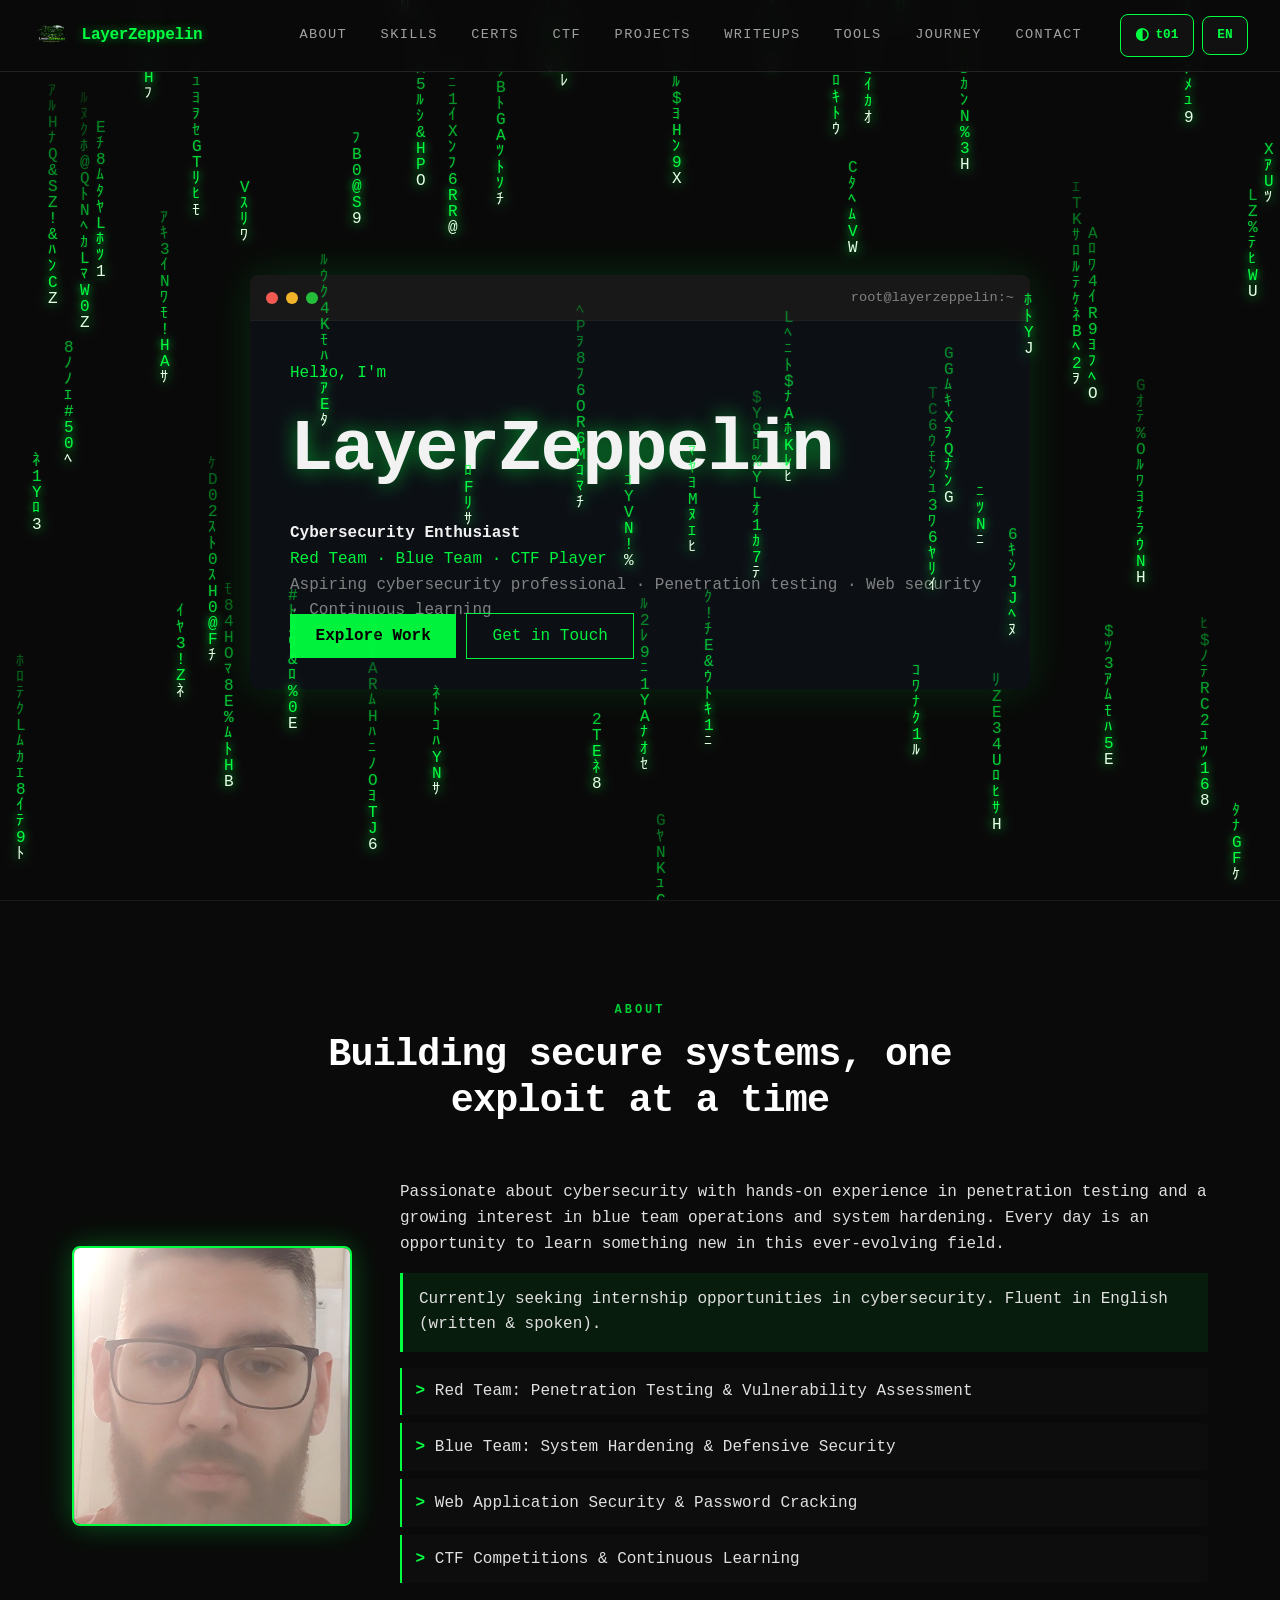
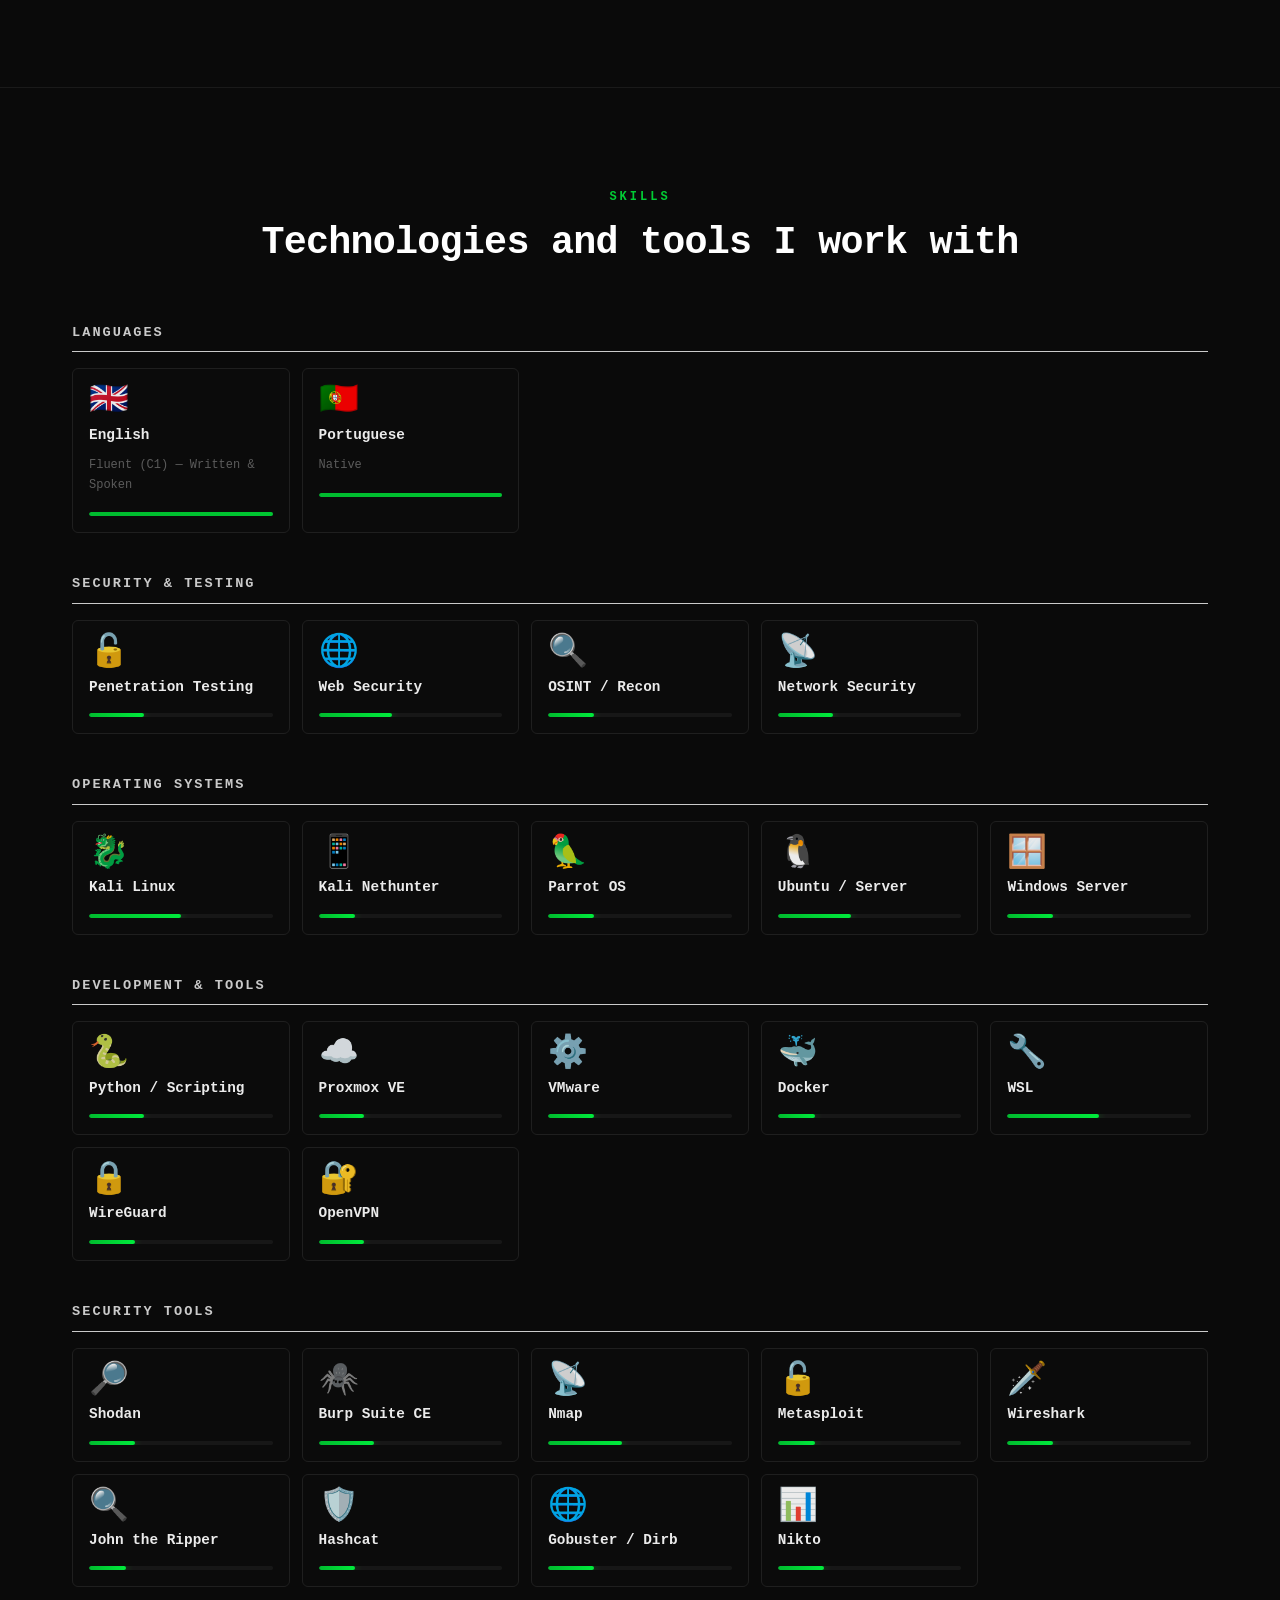
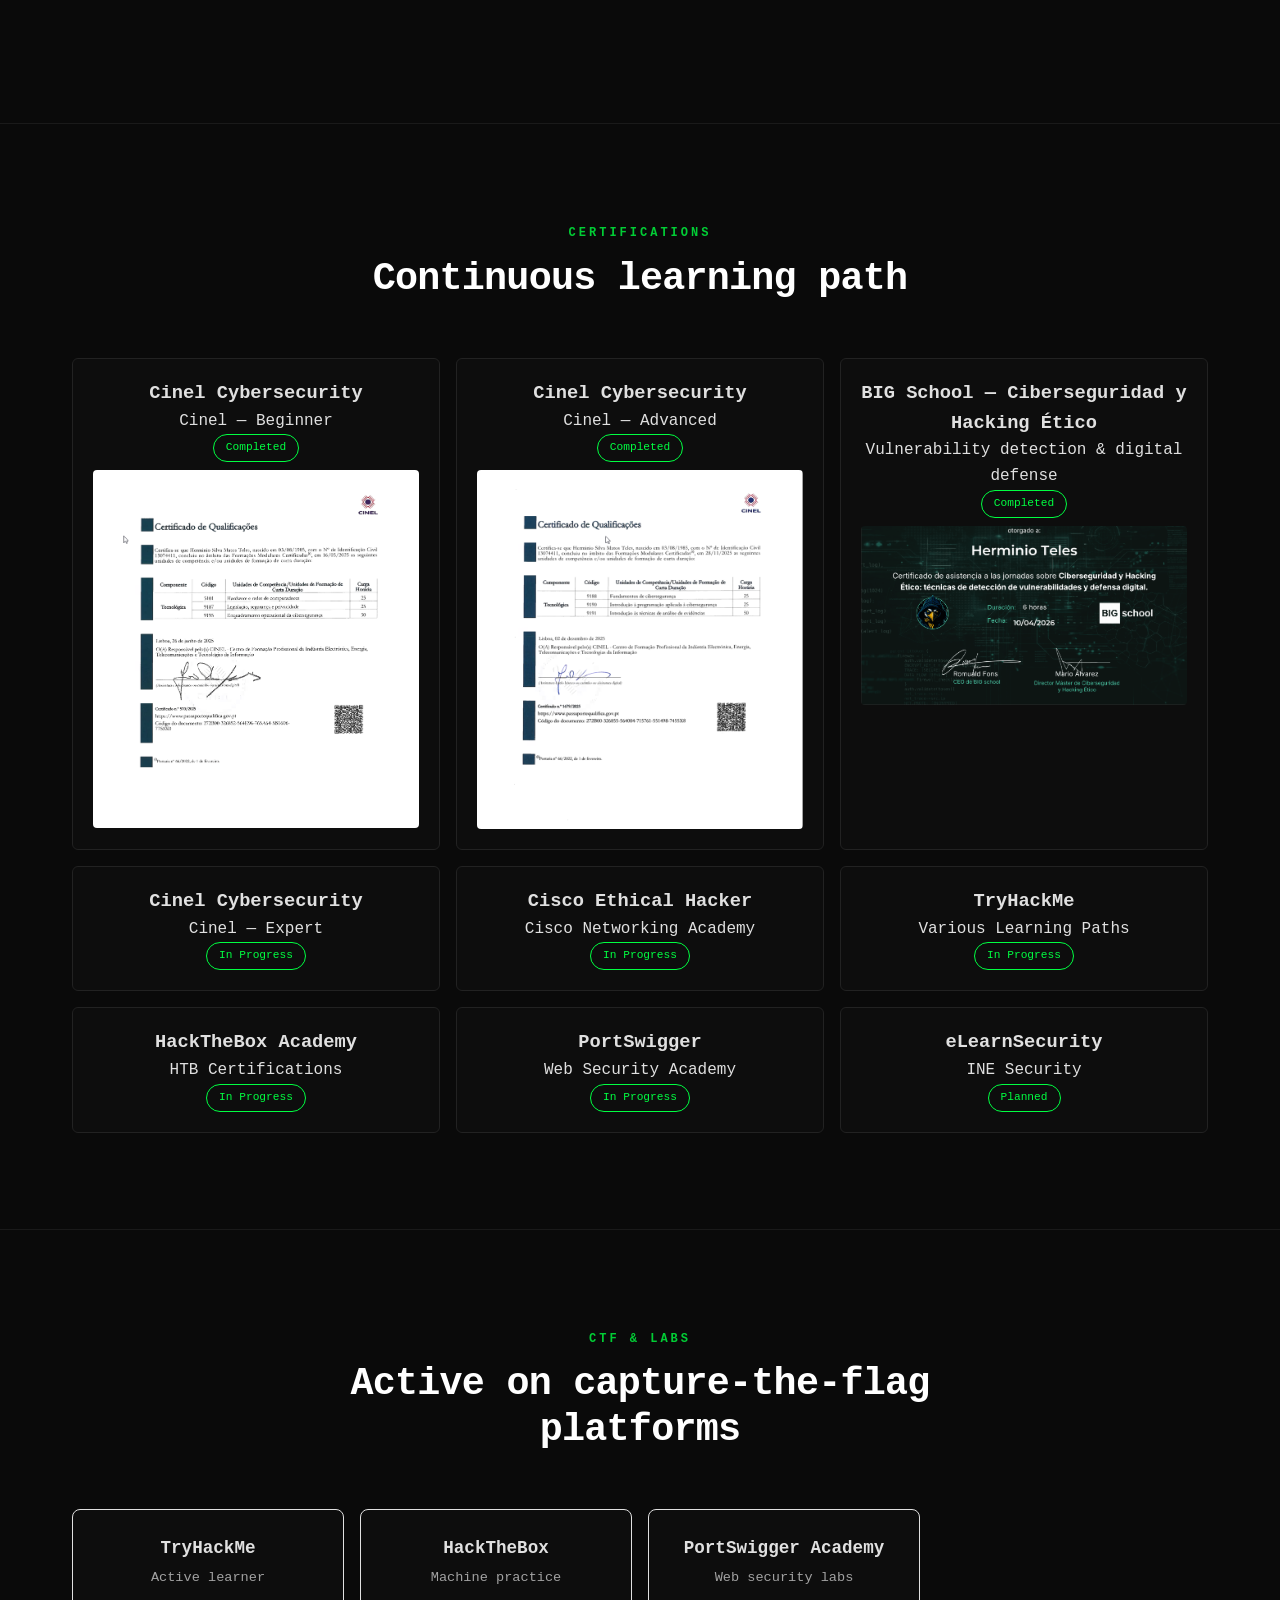
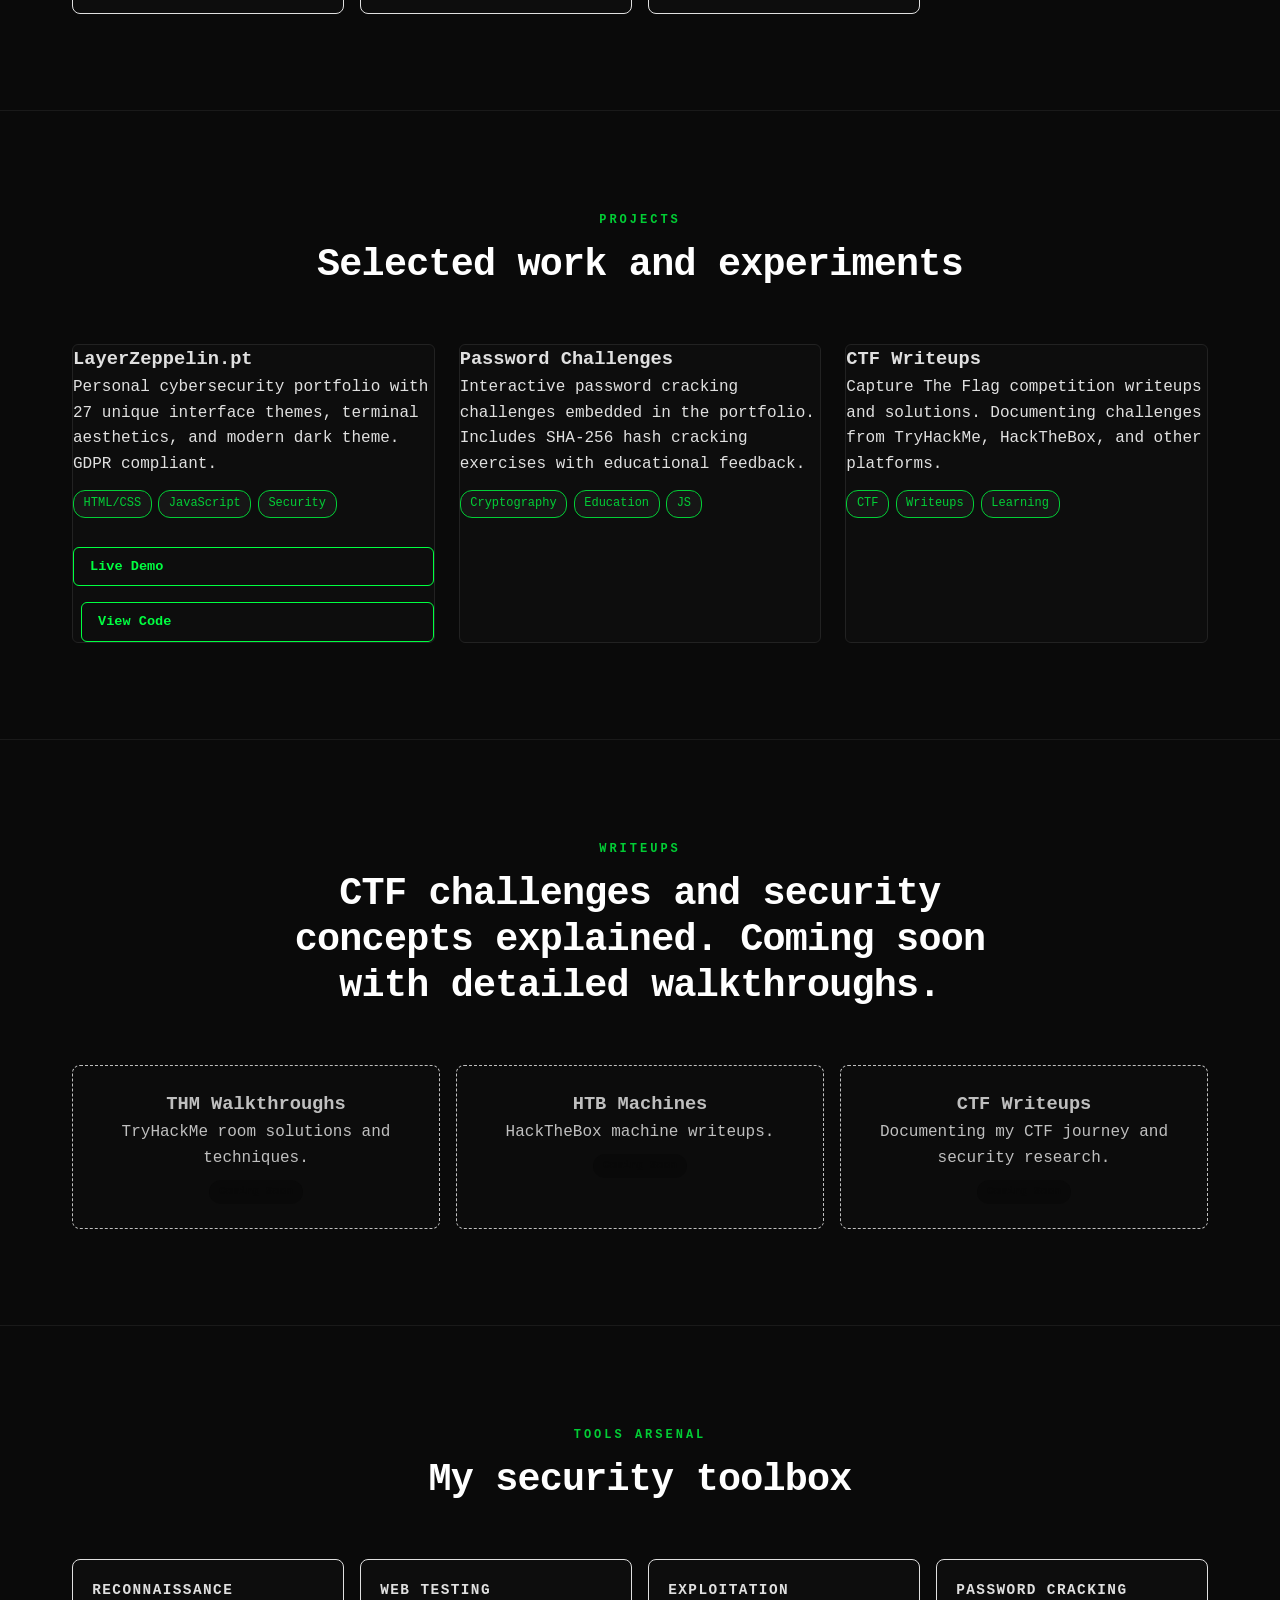
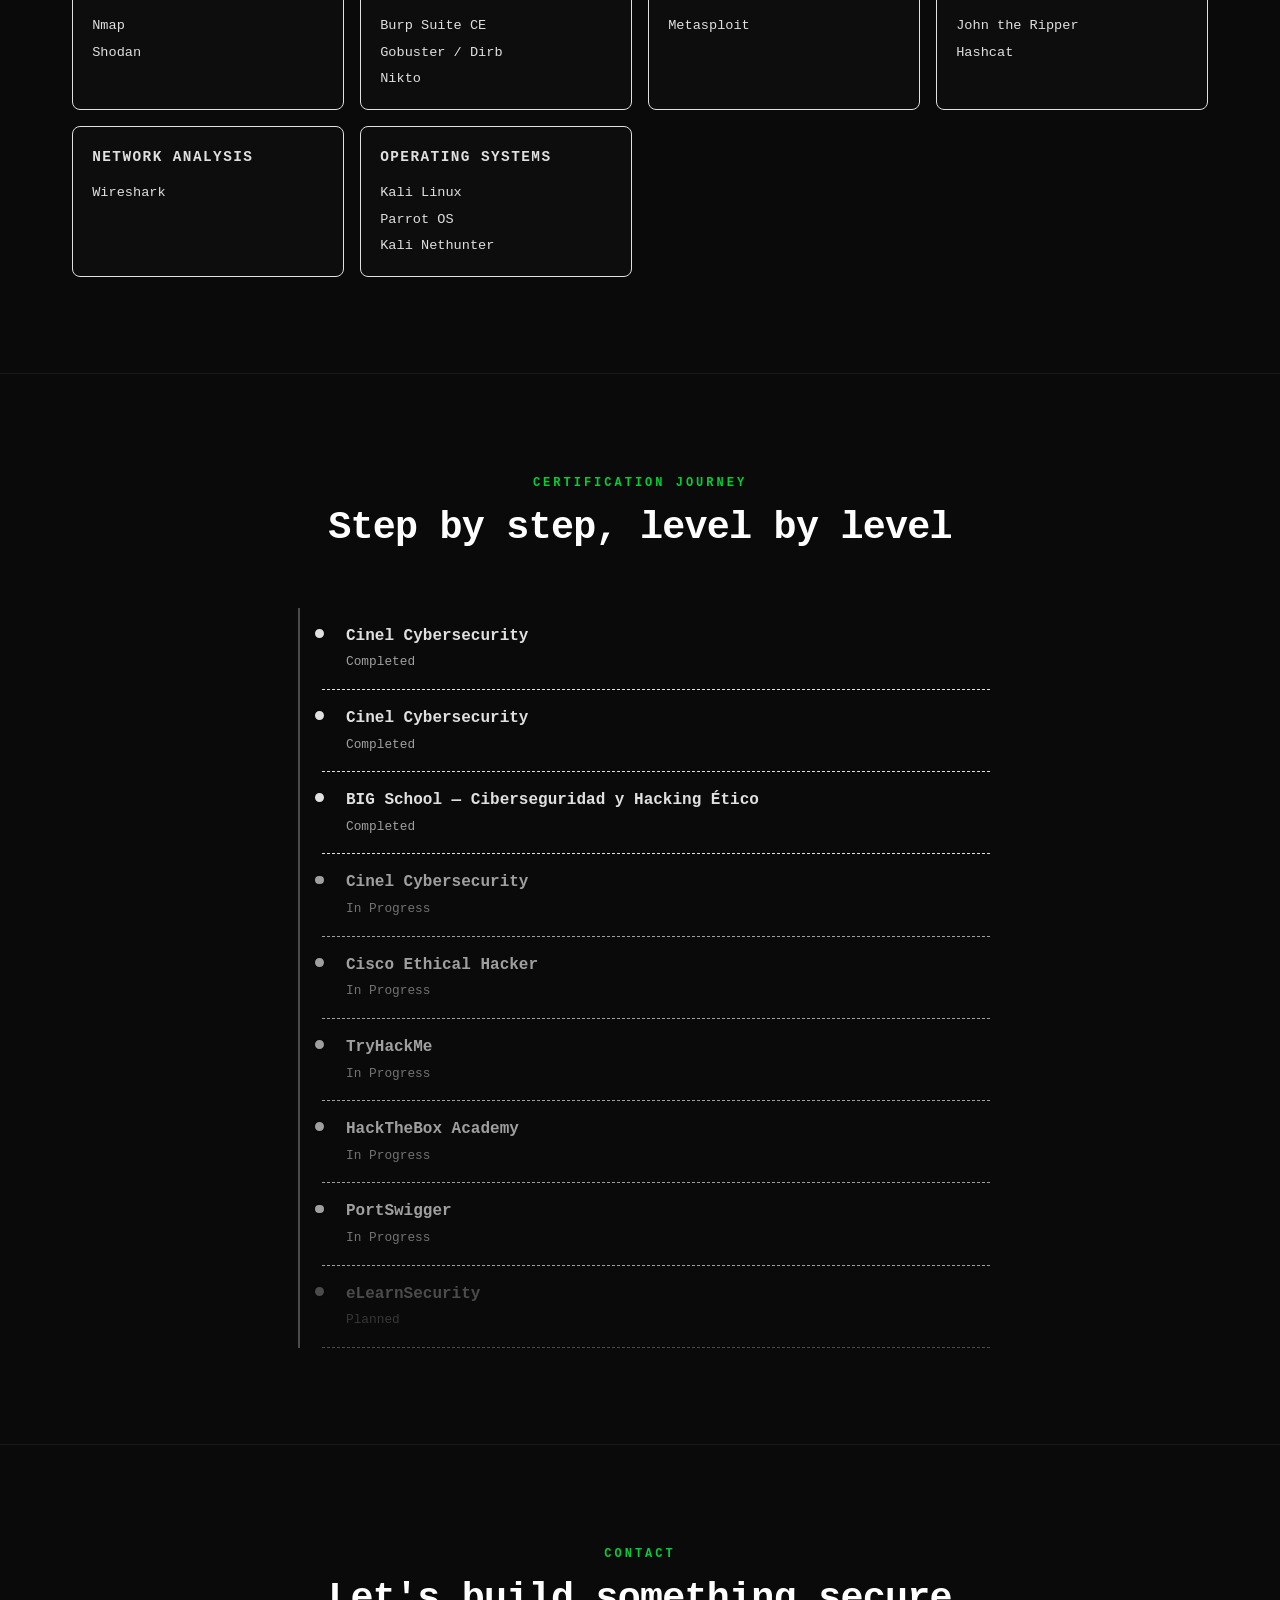
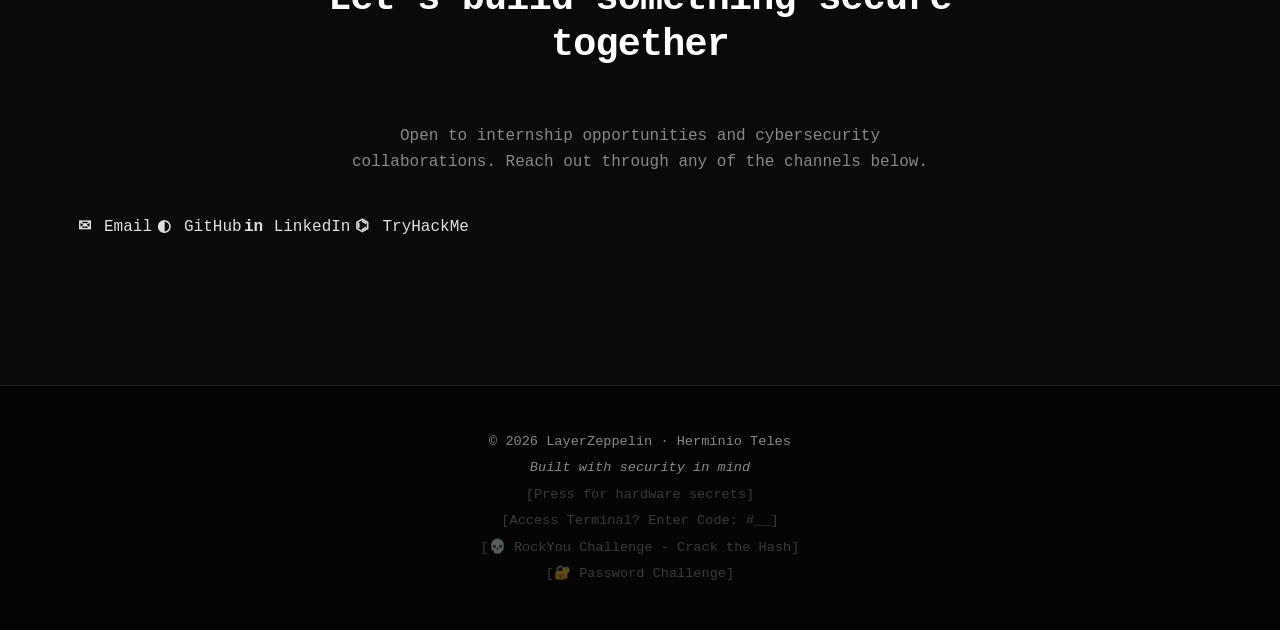
==== commit e02fcab7: "feat: matrix rain mixes katakana + RockYou passwords 50/50 - 50% columns use RockYou passwords, 50% " ====
--- a/index.html
+++ b/index.html
@@ -391,6 +391,6 @@
 <script type="application/json" id="i18n-pt">{"meta":{"title":"LayerZeppelin | Portfólio com 27 Temas","description":"LayerZeppelin — Portfólio de cibersegurança com 27 temas de interface únicos."},"ui":{"chooseTheme":"Escolher Tema","themeLabel":"Tema","languageLabel":"Idioma","close":"Fechar","open":"Abrir","skipToContent":"Saltar para conteúdo","menu":"Menu"},"themes":{"t01":{"name":"Cyberpunk Terminal","desc":"Matrix rain · verde néon · estética terminal"},"t02":{"name":"Tron Legacy","desc":"Wireframes ciano · perspetiva 3D · grelha digital"},"t03":{"name":"Sakura Dreams","desc":"Pétalas de cerejeira · rosa e carmim · tipografia elegante"},"t04":{"name":"Bauhaus Construtivista","desc":"Cores primárias · formas geométricas · brutalista"},"t05":{"name":"Brutalista Mono","desc":"Preto e branco puro · tipografia gigante · sombras duras"},"t06":{"name":"Y2K Vapor","desc":"Gradientes magenta · glitch · botões 3D"},"t07":{"name":"Solarpunk Eden","desc":"Verde vivo · formas orgânicas · luz solar"},"t08":{"name":"Abismo Bioluminescente","desc":"Azul profundo · criaturas brilhantes · partículas"},"t09":{"name":"VHS Retro","desc":"Scanlines · erros de tracking · rosa retro"},"t10":{"name":"Minimalista Nórdico","desc":"Off-white · serif elegante · espaço generoso"},"t11":{"name":"Memphis 80s","desc":"Padrões coloridos · pós-moderno · caos alegre"},"t12":{"name":"Art Déco Ouro","desc":"Ouro e preto · simetria · Gatsby"},"t13":{"name":"Pastel Holográfico","desc":"Iridescente · vidro arco-íris · brilho futurista"},"t14":{"name":"Dark Academia","desc":"Sépia · livros · serif clássica · biblioteca"},"t15":{"name":"Impressão Riso","desc":"Paleta limitada · textura granulada · indie"},"t16":{"name":"Pixel Arcade","desc":"Blocos 8-bit · tipo pixel · jogos retro"},"t17":{"name":"Metal Líquido","desc":"Prata mercúrio · reflexos · fluido"},"t18":{"name":"Ukiyo-e Japonês","desc":"Gravura · ondas · tradicional"},"t19":{"name":"Manuscrito Renascentista","desc":"Pergaminho · iluminuras · clássico"},"t20":{"name":"Steampunk Latão","desc":"Bronze · engrenagens · era vitoriana"},"t21":{"name":"Space Opera","desc":"Estrelas · nebulosas · ouro sobre índigo"},"t22":{"name":"Cottagecore","desc":"Bege e sage · floral · acolhedor"},"t23":{"name":"Futurismo Cassete","desc":"Sci-fi anos 80 · laranja e castanho · CRT"},"t24":{"name":"Papel Origami","desc":"Papel dobrado · sombras suaves · minimal"},"t25":{"name":"Grelha Bauhaus","desc":"Grelha modular · sistemática · geométrica"},"t26":{"name":"Arte Glitch","desc":"RGB split · ruído digital · anti-UI"},"t27":{"name":"Aurora Boreal","desc":"Luzes do norte · gradientes etéreos · mágico"}},"nav":{"about":"Sobre","skills":"Skills","certs":"Certs","ctf":"CTF","projects":"Projetos","writeups":"Writeups","tools":"Tools","journey":"Jornada","contact":"Contacto"},"hero":{"greeting":"Olá, sou o","name":"LayerZeppelin","role":"Entusiasta de Cibersegurança","tagline":"Red Team · Blue Team · Jogador CTF","subtitle":"Aspirante a profissional de cibersegurança · Penetration testing · Segurança web","cta1":"Ver Trabalhos","cta2":"Entrar em Contacto"},"about":{"title":"Sobre","heading":"A construir sistemas seguros, um exploit de cada vez","bio1":"Apaixonado por cibersegurança com experiência prática em penetration testing e interesse crescente em operações de blue team e hardening de sistemas. Cada dia é uma oportunidade para aprender algo novo neste campo em constante evolução.","bio2":"Atualmente à procura de oportunidades de estágio em cibersegurança. Fluente em inglês (escrito e falado).","highlights":["Red Team: Penetration Testing & Vulnerability Assessment","Blue Team: System Hardening & Segurança Defensiva","Segurança de Aplicações Web & Password Cracking","Competições CTF & Aprendizagem Contínua"]},"skills":{"title":"Competências","subtitle":"Tecnologias e ferramentas com que trabalho","categories":{"lang":"Idiomas","sec":"Segurança & Testing","os":"Sistemas Operativos","dev":"Desenvolvimento & Ferramentas","tools":"Ferramentas de Segurança"},"items":{"english":{"name":"Inglês","desc":"Fluente (C1) — Escrito e Falado","level":80},"portuguese":{"name":"Português","desc":"Nativo","level":100},"pentest":{"name":"Penetration Testing","level":6},"web":{"name":"Segurança Web","level":8},"osint":{"name":"OSINT / Recon","level":5},"network":{"name":"Segurança de Rede","level":6},"kali":{"name":"Kali Linux","level":10},"nethunter":{"name":"Kali Nethunter","level":4},"parrot":{"name":"Parrot OS","level":5},"ubuntu":{"name":"Ubuntu / Server","level":8},"windows":{"name":"Windows Server","level":5},"python":{"name":"Python / Scripting","level":6},"proxmox":{"name":"Proxmox VE","level":5},"vmware":{"name":"VMware","level":5},"docker":{"name":"Docker","level":4},"wsl":{"name":"WSL","level":10},"wireguard":{"name":"WireGuard","level":5},"openvpn":{"name":"OpenVPN","level":5},"shodan":{"name":"Shodan","level":5},"burp":{"name":"Burp Suite CE","level":6},"nmap":{"name":"Nmap","level":8},"metasploit":{"name":"Metasploit","level":4},"wireshark":{"name":"Wireshark","level":5},"john":{"name":"John the Ripper","level":4},"hashcat":{"name":"Hashcat","level":4},"gobuster":{"name":"Gobuster / Dirb","level":5},"nikto":{"name":"Nikto","level":5}}},"certs":{"title":"Certificações","subtitle":"Caminho de aprendizagem contínua","status":{"completed":"Concluído","inProgress":"Em Curso","planned":"Planeado"},"view":"Ver Certificado","items":[{"name":"Cinel Cybersecurity","issuer":"Cinel — Iniciante","status":"completed","img":"cinel-iniciante.png"},{"name":"Cinel Cybersecurity","issuer":"Cinel — Avançado","status":"completed","img":"cinel-avancado.png"},{"name":"BIG School — Ciberseguridad y Hacking Ético","issuer":"Deteção de vulnerabilidades e defesa digital","status":"completed","img":"big-school.png"},{"name":"Cinel Cybersecurity","issuer":"Cinel — Expert","status":"inProgress"},{"name":"Cisco Ethical Hacker","issuer":"Cisco Networking Academy","status":"inProgress"},{"name":"TryHackMe","issuer":"Caminhos de aprendizagem","status":"inProgress"},{"name":"HackTheBox Academy","issuer":"Certificações HTB","status":"inProgress"},{"name":"PortSwigger","issuer":"Web Security Academy","status":"inProgress"},{"name":"eLearnSecurity","issuer":"INE Security","status":"planned"}]},"ctf":{"title":"CTF & Labs","subtitle":"Ativo em plataformas Capture-The-Flag"},"projects":{"title":"Projetos","subtitle":"Trabalhos e experiências selecionados","liveDemo":"Ver Demo","viewCode":"Ver Código","viewMore":"Ver no GitHub","items":[{"name":"LayerZeppelin.pt","description":"Portfólio pessoal de cibersegurança com 27 temas de interface únicos, estética terminal e tema dark moderno. GDPR compliant.","tags":["HTML/CSS","JavaScript","Segurança"],"image":"project-final.png","url":"https://layerzeppelin.pt","code":"https://github.com/HSMTFPS"},{"name":"Password Challenges","description":"Desafios interativos de password cracking incorporados no portfólio. Inclui exercícios SHA-256 com feedback educativo.","tags":["Criptografia","Educação","JS"]},{"name":"CTF Writeups","description":"Writeups e soluções de competições CTF. Documentação de desafios TryHackMe, HackTheBox e outras plataformas.","tags":["CTF","Writeups","Aprendizagem"]}]},"writeups":{"title":"Writeups","subtitle":"Desafios CTF e conceitos de segurança explicados. Em breve com walkthroughs detalhados.","coming":"Em Breve","items":[{"name":"THM Walkthroughs","desc":"Soluções de salas TryHackMe e técnicas."},{"name":"HTB Machines","desc":"Writeups de máquinas HackTheBox."},{"name":"CTF Writeups","desc":"A documentar a minha jornada CTF."}]},"tools":{"title":"Arsenal de Ferramentas","subtitle":"A minha caixa de ferramentas","categories":{"recon":"Reconhecimento","web":"Web Testing","exploit":"Exploração","pass":"Password Cracking","net":"Análise de Rede","os":"Sistemas Operativos"}},"journey":{"title":"Jornada de Certificação","subtitle":"Passo a passo, nível a nível"},"contact":{"title":"Contacto","subtitle":"Vamos construir algo seguro juntos","description":"Aberto a oportunidades de estágio e colaborações em cibersegurança. Contacta-me através de qualquer um dos canais abaixo.","email":"Email","github":"GitHub","linkedin":"LinkedIn","tryhackme":"TryHackMe"},"footer":{"copyright":"© 2026 LayerZeppelin · Hermínio Teles","built":"Construído com segurança em mente"}}</script>
 
 <script src="./rockyou-words.js"></script>
-<script src="./script.js?v=20260807k" defer></script>
+<script src="./script.js?v=20260807l" defer></script>
 </body>
 </html>
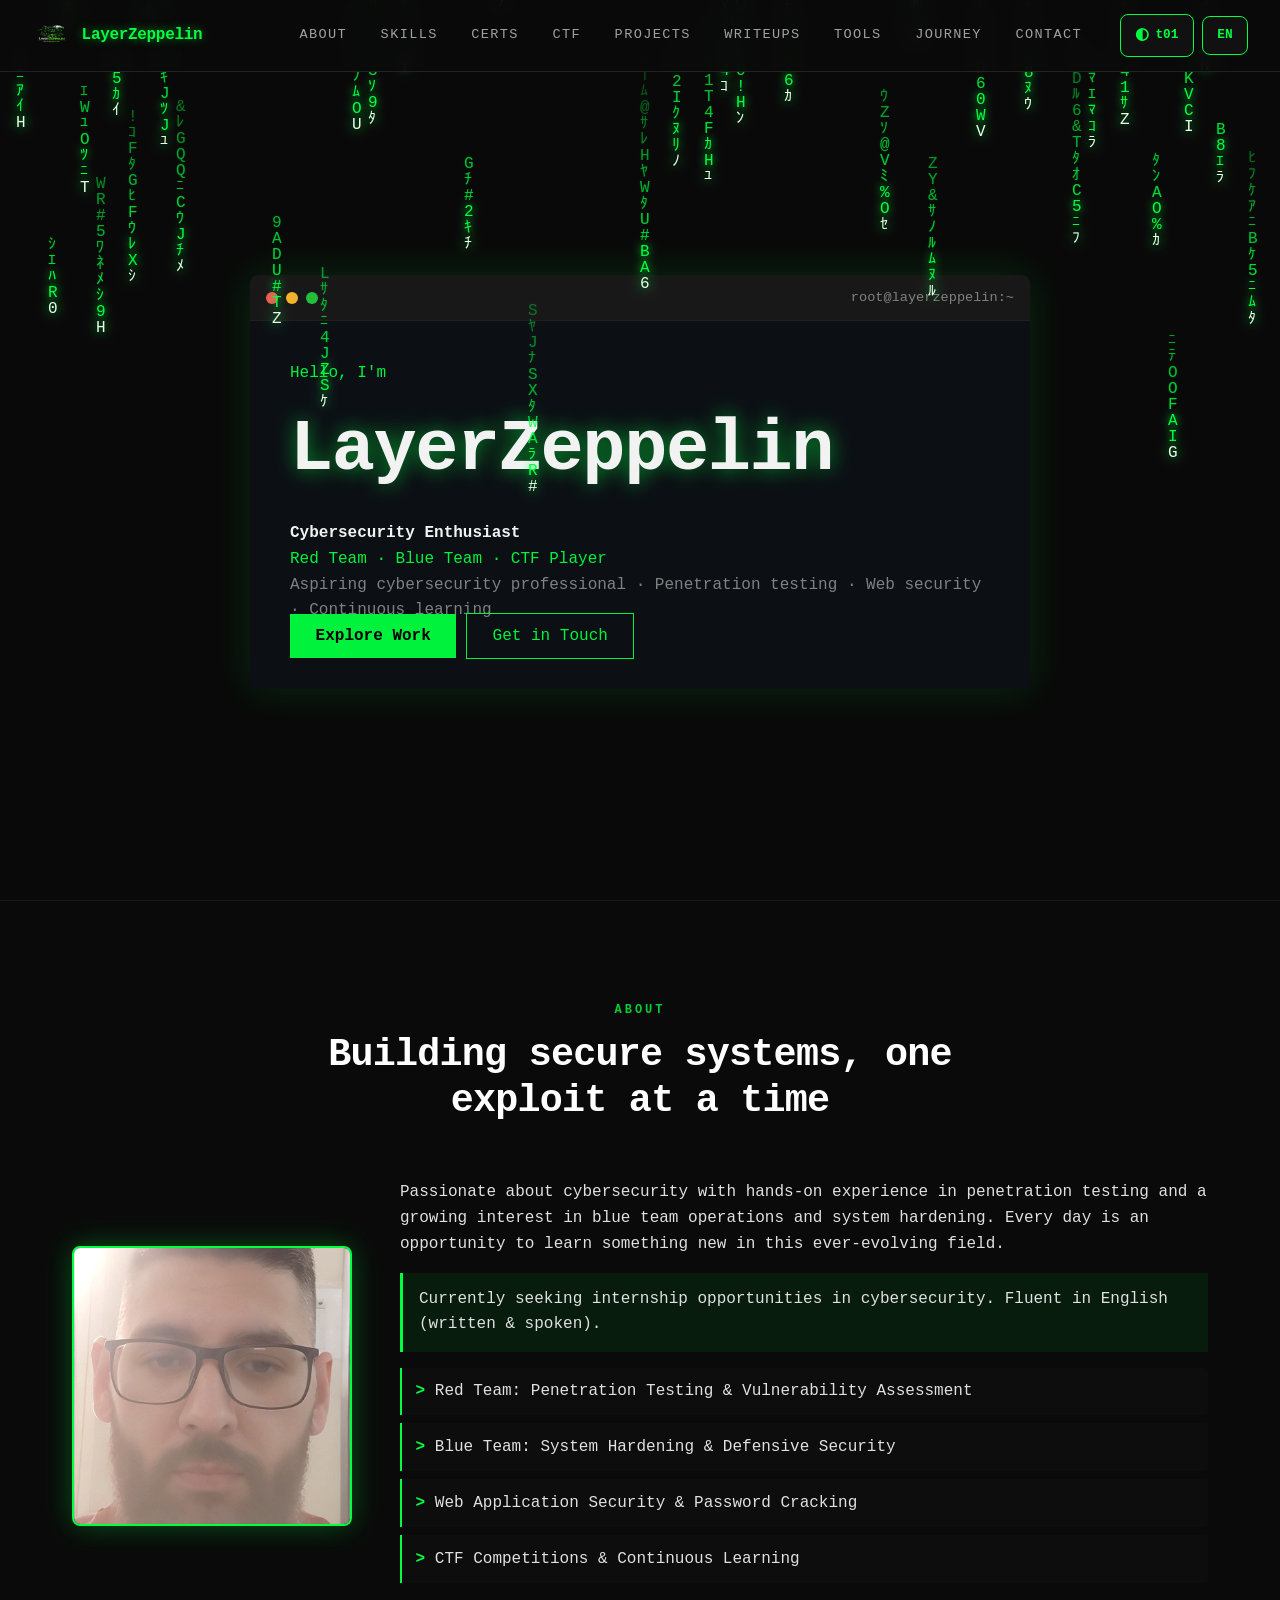
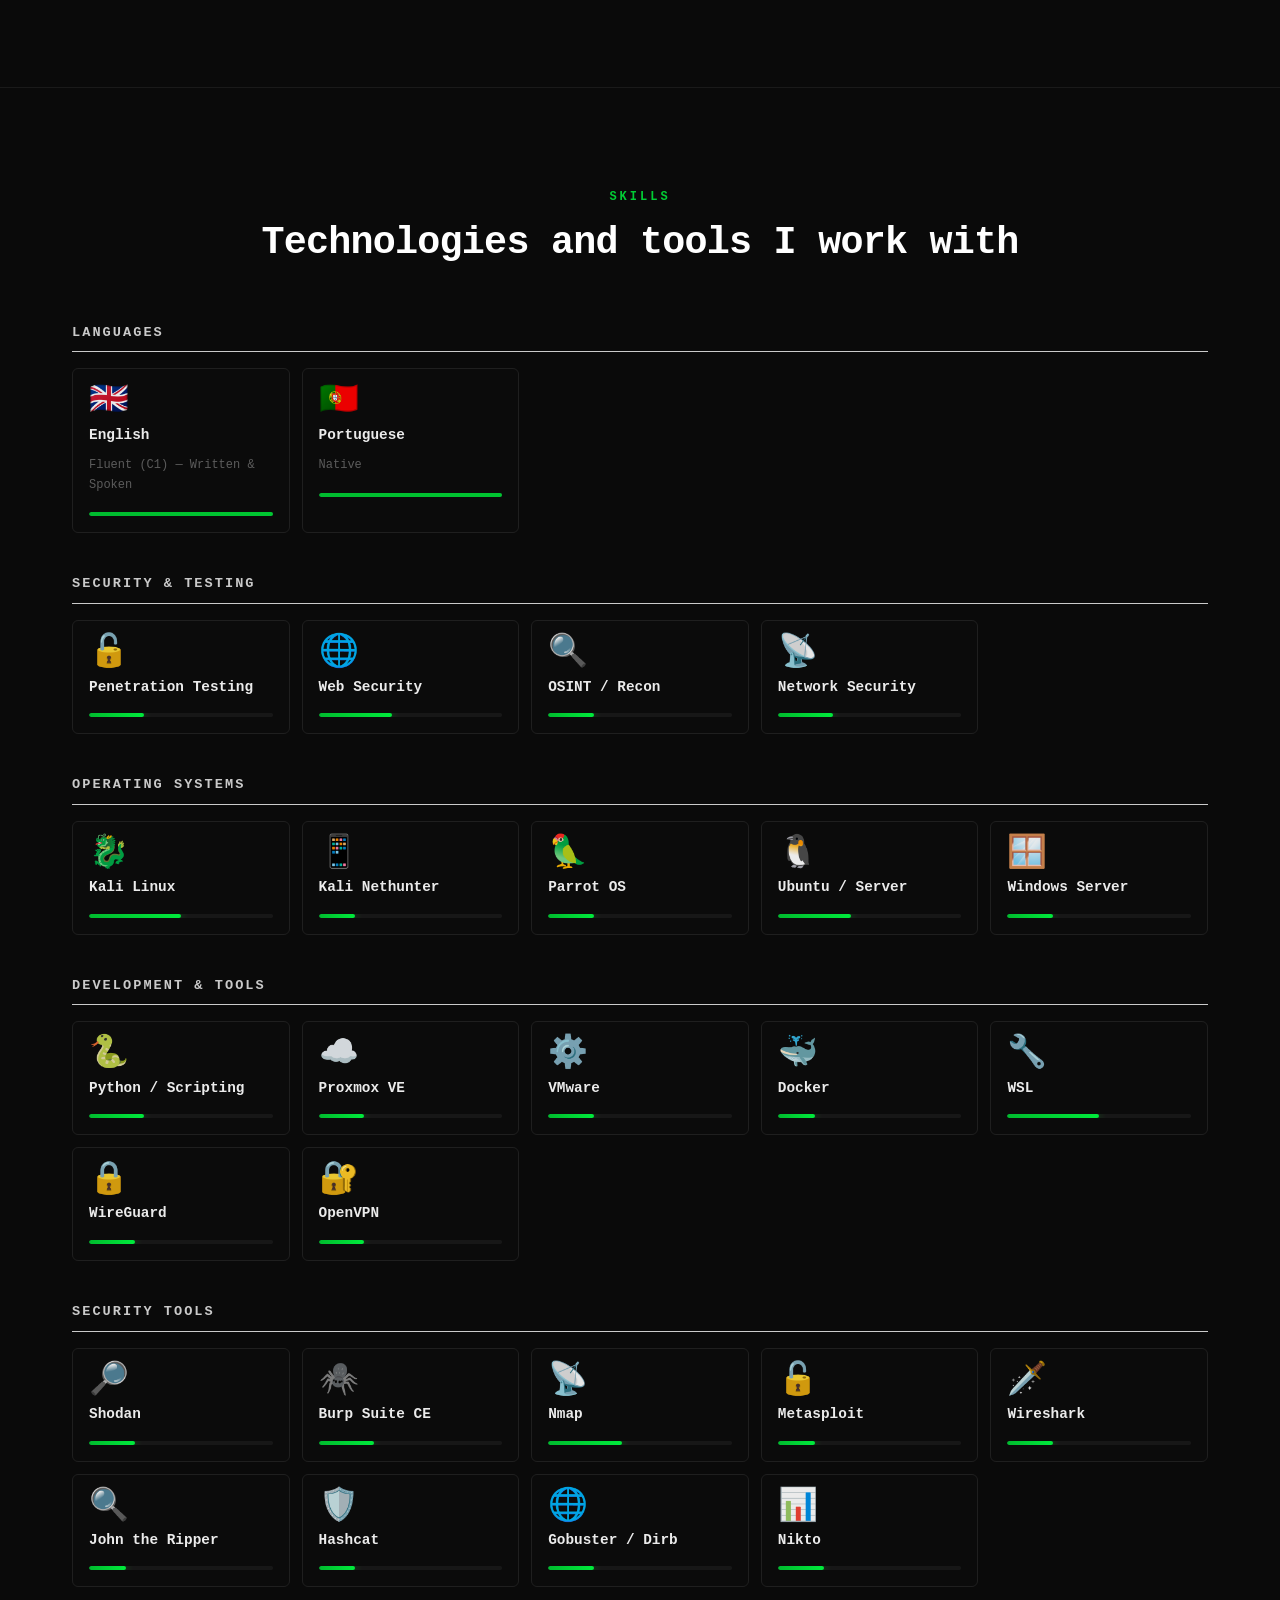
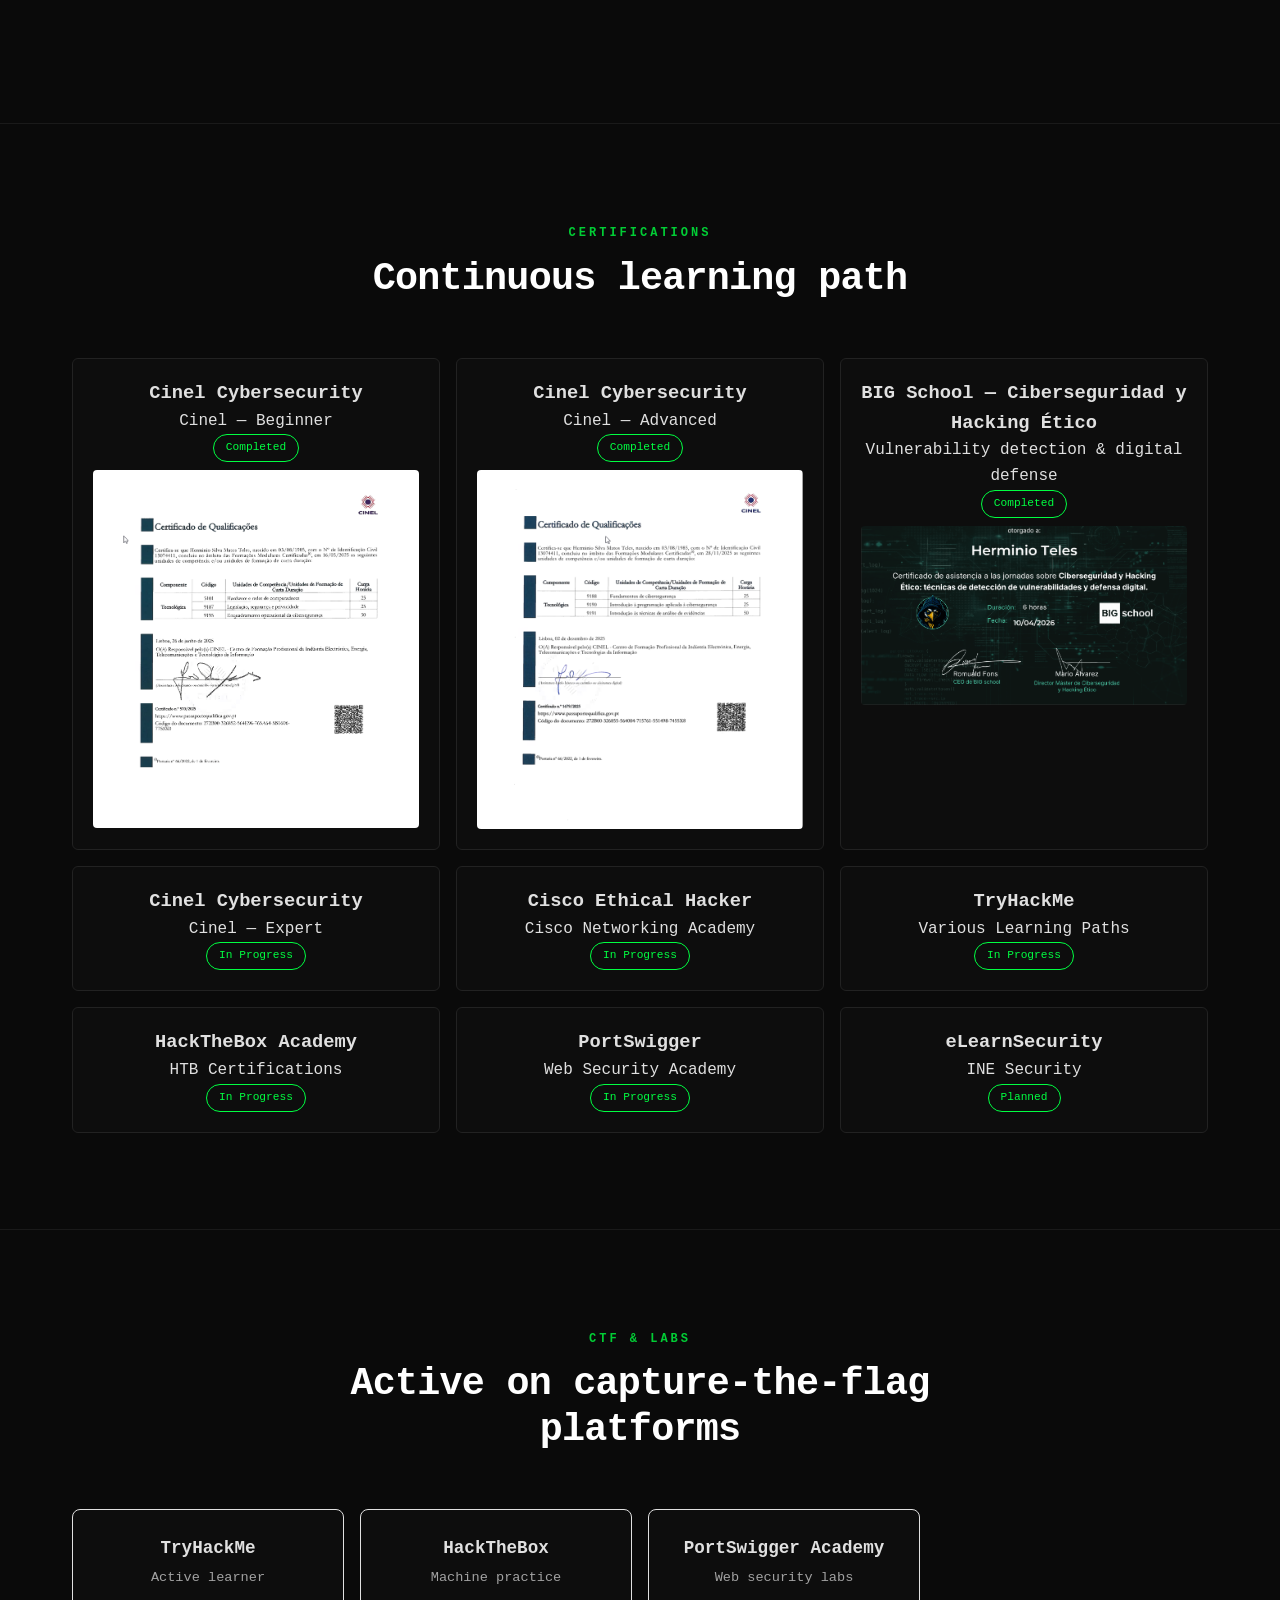
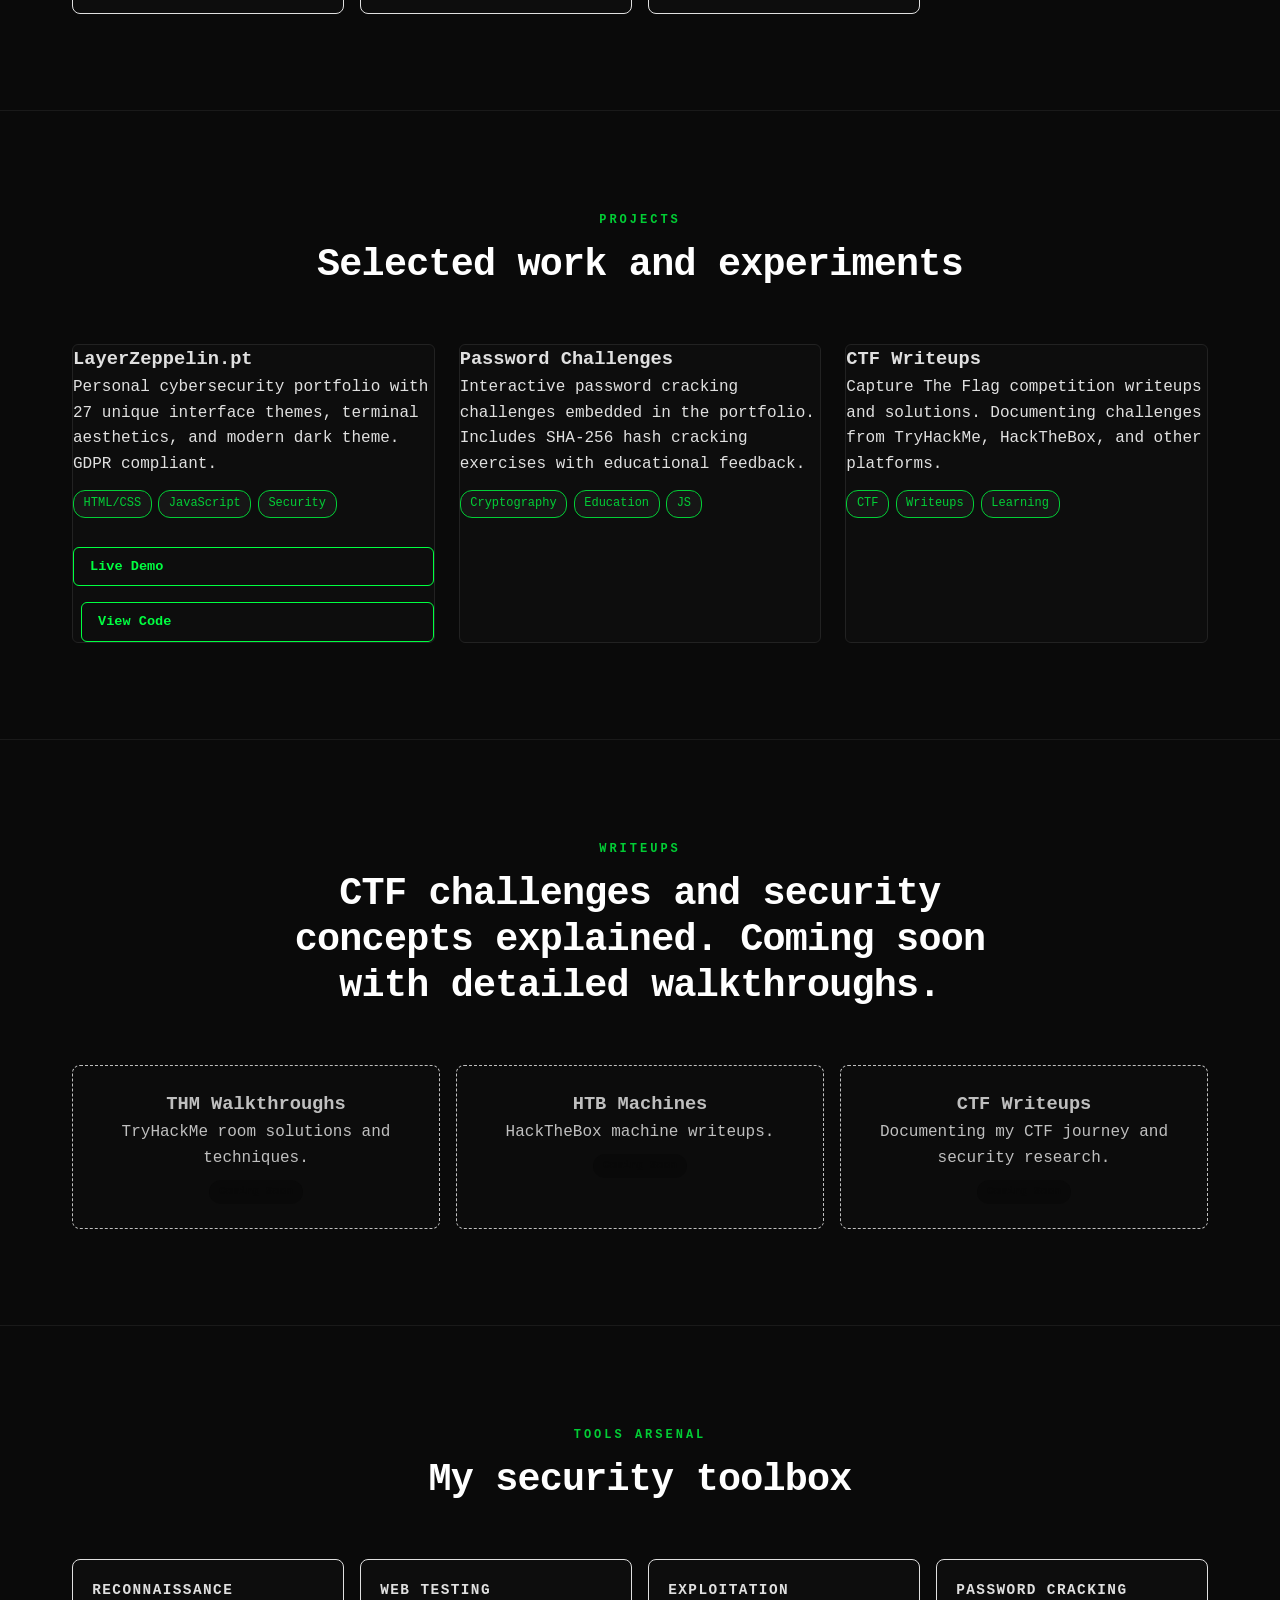
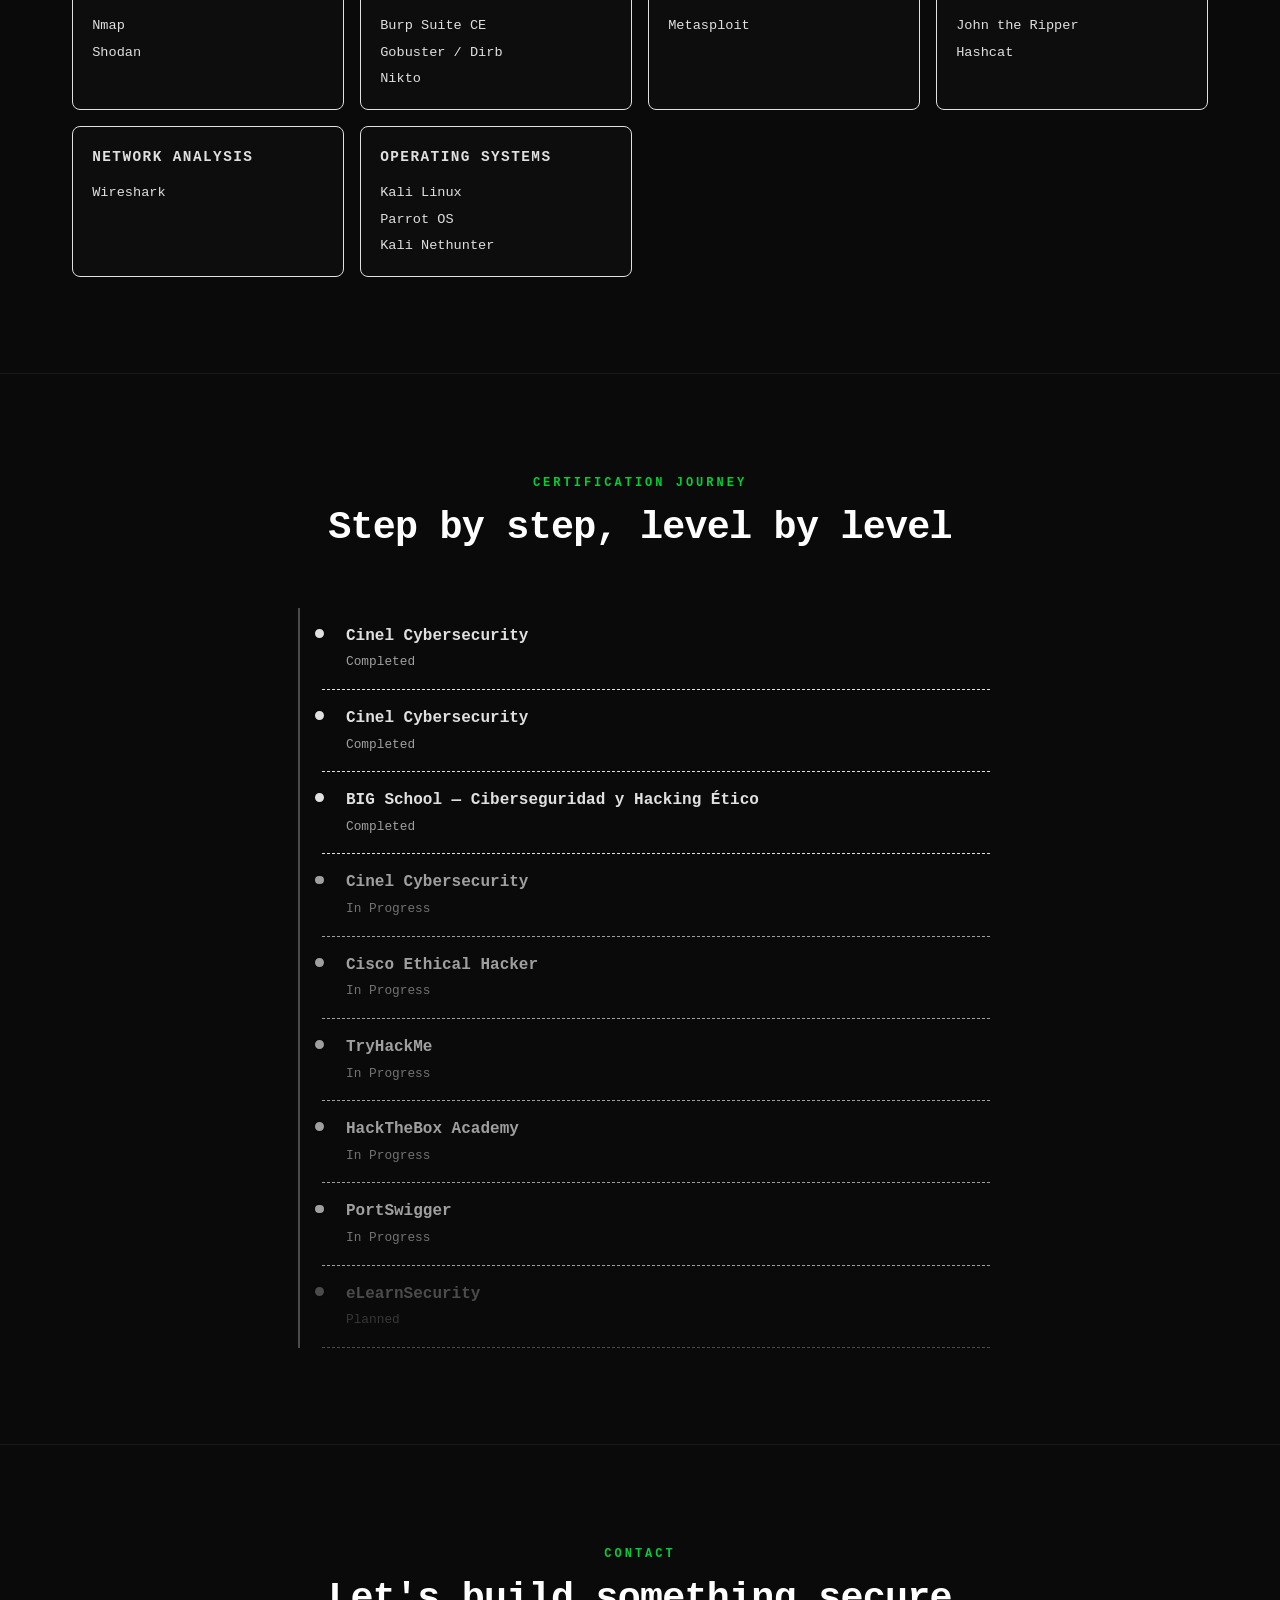
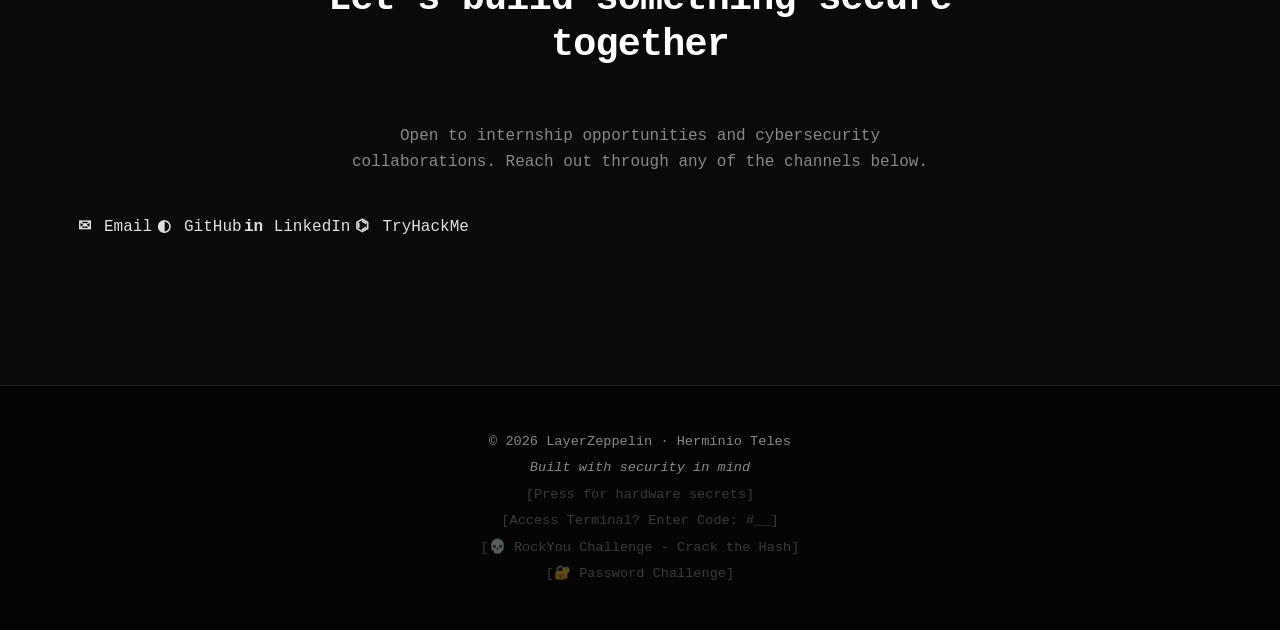
==== commit f4d80869: "fix: slower matrix rain speed (0.15x-0.65x)" ====
--- a/index.html
+++ b/index.html
@@ -391,6 +391,6 @@
 <script type="application/json" id="i18n-pt">{"meta":{"title":"LayerZeppelin | Portfólio com 27 Temas","description":"LayerZeppelin — Portfólio de cibersegurança com 27 temas de interface únicos."},"ui":{"chooseTheme":"Escolher Tema","themeLabel":"Tema","languageLabel":"Idioma","close":"Fechar","open":"Abrir","skipToContent":"Saltar para conteúdo","menu":"Menu"},"themes":{"t01":{"name":"Cyberpunk Terminal","desc":"Matrix rain · verde néon · estética terminal"},"t02":{"name":"Tron Legacy","desc":"Wireframes ciano · perspetiva 3D · grelha digital"},"t03":{"name":"Sakura Dreams","desc":"Pétalas de cerejeira · rosa e carmim · tipografia elegante"},"t04":{"name":"Bauhaus Construtivista","desc":"Cores primárias · formas geométricas · brutalista"},"t05":{"name":"Brutalista Mono","desc":"Preto e branco puro · tipografia gigante · sombras duras"},"t06":{"name":"Y2K Vapor","desc":"Gradientes magenta · glitch · botões 3D"},"t07":{"name":"Solarpunk Eden","desc":"Verde vivo · formas orgânicas · luz solar"},"t08":{"name":"Abismo Bioluminescente","desc":"Azul profundo · criaturas brilhantes · partículas"},"t09":{"name":"VHS Retro","desc":"Scanlines · erros de tracking · rosa retro"},"t10":{"name":"Minimalista Nórdico","desc":"Off-white · serif elegante · espaço generoso"},"t11":{"name":"Memphis 80s","desc":"Padrões coloridos · pós-moderno · caos alegre"},"t12":{"name":"Art Déco Ouro","desc":"Ouro e preto · simetria · Gatsby"},"t13":{"name":"Pastel Holográfico","desc":"Iridescente · vidro arco-íris · brilho futurista"},"t14":{"name":"Dark Academia","desc":"Sépia · livros · serif clássica · biblioteca"},"t15":{"name":"Impressão Riso","desc":"Paleta limitada · textura granulada · indie"},"t16":{"name":"Pixel Arcade","desc":"Blocos 8-bit · tipo pixel · jogos retro"},"t17":{"name":"Metal Líquido","desc":"Prata mercúrio · reflexos · fluido"},"t18":{"name":"Ukiyo-e Japonês","desc":"Gravura · ondas · tradicional"},"t19":{"name":"Manuscrito Renascentista","desc":"Pergaminho · iluminuras · clássico"},"t20":{"name":"Steampunk Latão","desc":"Bronze · engrenagens · era vitoriana"},"t21":{"name":"Space Opera","desc":"Estrelas · nebulosas · ouro sobre índigo"},"t22":{"name":"Cottagecore","desc":"Bege e sage · floral · acolhedor"},"t23":{"name":"Futurismo Cassete","desc":"Sci-fi anos 80 · laranja e castanho · CRT"},"t24":{"name":"Papel Origami","desc":"Papel dobrado · sombras suaves · minimal"},"t25":{"name":"Grelha Bauhaus","desc":"Grelha modular · sistemática · geométrica"},"t26":{"name":"Arte Glitch","desc":"RGB split · ruído digital · anti-UI"},"t27":{"name":"Aurora Boreal","desc":"Luzes do norte · gradientes etéreos · mágico"}},"nav":{"about":"Sobre","skills":"Skills","certs":"Certs","ctf":"CTF","projects":"Projetos","writeups":"Writeups","tools":"Tools","journey":"Jornada","contact":"Contacto"},"hero":{"greeting":"Olá, sou o","name":"LayerZeppelin","role":"Entusiasta de Cibersegurança","tagline":"Red Team · Blue Team · Jogador CTF","subtitle":"Aspirante a profissional de cibersegurança · Penetration testing · Segurança web","cta1":"Ver Trabalhos","cta2":"Entrar em Contacto"},"about":{"title":"Sobre","heading":"A construir sistemas seguros, um exploit de cada vez","bio1":"Apaixonado por cibersegurança com experiência prática em penetration testing e interesse crescente em operações de blue team e hardening de sistemas. Cada dia é uma oportunidade para aprender algo novo neste campo em constante evolução.","bio2":"Atualmente à procura de oportunidades de estágio em cibersegurança. Fluente em inglês (escrito e falado).","highlights":["Red Team: Penetration Testing & Vulnerability Assessment","Blue Team: System Hardening & Segurança Defensiva","Segurança de Aplicações Web & Password Cracking","Competições CTF & Aprendizagem Contínua"]},"skills":{"title":"Competências","subtitle":"Tecnologias e ferramentas com que trabalho","categories":{"lang":"Idiomas","sec":"Segurança & Testing","os":"Sistemas Operativos","dev":"Desenvolvimento & Ferramentas","tools":"Ferramentas de Segurança"},"items":{"english":{"name":"Inglês","desc":"Fluente (C1) — Escrito e Falado","level":80},"portuguese":{"name":"Português","desc":"Nativo","level":100},"pentest":{"name":"Penetration Testing","level":6},"web":{"name":"Segurança Web","level":8},"osint":{"name":"OSINT / Recon","level":5},"network":{"name":"Segurança de Rede","level":6},"kali":{"name":"Kali Linux","level":10},"nethunter":{"name":"Kali Nethunter","level":4},"parrot":{"name":"Parrot OS","level":5},"ubuntu":{"name":"Ubuntu / Server","level":8},"windows":{"name":"Windows Server","level":5},"python":{"name":"Python / Scripting","level":6},"proxmox":{"name":"Proxmox VE","level":5},"vmware":{"name":"VMware","level":5},"docker":{"name":"Docker","level":4},"wsl":{"name":"WSL","level":10},"wireguard":{"name":"WireGuard","level":5},"openvpn":{"name":"OpenVPN","level":5},"shodan":{"name":"Shodan","level":5},"burp":{"name":"Burp Suite CE","level":6},"nmap":{"name":"Nmap","level":8},"metasploit":{"name":"Metasploit","level":4},"wireshark":{"name":"Wireshark","level":5},"john":{"name":"John the Ripper","level":4},"hashcat":{"name":"Hashcat","level":4},"gobuster":{"name":"Gobuster / Dirb","level":5},"nikto":{"name":"Nikto","level":5}}},"certs":{"title":"Certificações","subtitle":"Caminho de aprendizagem contínua","status":{"completed":"Concluído","inProgress":"Em Curso","planned":"Planeado"},"view":"Ver Certificado","items":[{"name":"Cinel Cybersecurity","issuer":"Cinel — Iniciante","status":"completed","img":"cinel-iniciante.png"},{"name":"Cinel Cybersecurity","issuer":"Cinel — Avançado","status":"completed","img":"cinel-avancado.png"},{"name":"BIG School — Ciberseguridad y Hacking Ético","issuer":"Deteção de vulnerabilidades e defesa digital","status":"completed","img":"big-school.png"},{"name":"Cinel Cybersecurity","issuer":"Cinel — Expert","status":"inProgress"},{"name":"Cisco Ethical Hacker","issuer":"Cisco Networking Academy","status":"inProgress"},{"name":"TryHackMe","issuer":"Caminhos de aprendizagem","status":"inProgress"},{"name":"HackTheBox Academy","issuer":"Certificações HTB","status":"inProgress"},{"name":"PortSwigger","issuer":"Web Security Academy","status":"inProgress"},{"name":"eLearnSecurity","issuer":"INE Security","status":"planned"}]},"ctf":{"title":"CTF & Labs","subtitle":"Ativo em plataformas Capture-The-Flag"},"projects":{"title":"Projetos","subtitle":"Trabalhos e experiências selecionados","liveDemo":"Ver Demo","viewCode":"Ver Código","viewMore":"Ver no GitHub","items":[{"name":"LayerZeppelin.pt","description":"Portfólio pessoal de cibersegurança com 27 temas de interface únicos, estética terminal e tema dark moderno. GDPR compliant.","tags":["HTML/CSS","JavaScript","Segurança"],"image":"project-final.png","url":"https://layerzeppelin.pt","code":"https://github.com/HSMTFPS"},{"name":"Password Challenges","description":"Desafios interativos de password cracking incorporados no portfólio. Inclui exercícios SHA-256 com feedback educativo.","tags":["Criptografia","Educação","JS"]},{"name":"CTF Writeups","description":"Writeups e soluções de competições CTF. Documentação de desafios TryHackMe, HackTheBox e outras plataformas.","tags":["CTF","Writeups","Aprendizagem"]}]},"writeups":{"title":"Writeups","subtitle":"Desafios CTF e conceitos de segurança explicados. Em breve com walkthroughs detalhados.","coming":"Em Breve","items":[{"name":"THM Walkthroughs","desc":"Soluções de salas TryHackMe e técnicas."},{"name":"HTB Machines","desc":"Writeups de máquinas HackTheBox."},{"name":"CTF Writeups","desc":"A documentar a minha jornada CTF."}]},"tools":{"title":"Arsenal de Ferramentas","subtitle":"A minha caixa de ferramentas","categories":{"recon":"Reconhecimento","web":"Web Testing","exploit":"Exploração","pass":"Password Cracking","net":"Análise de Rede","os":"Sistemas Operativos"}},"journey":{"title":"Jornada de Certificação","subtitle":"Passo a passo, nível a nível"},"contact":{"title":"Contacto","subtitle":"Vamos construir algo seguro juntos","description":"Aberto a oportunidades de estágio e colaborações em cibersegurança. Contacta-me através de qualquer um dos canais abaixo.","email":"Email","github":"GitHub","linkedin":"LinkedIn","tryhackme":"TryHackMe"},"footer":{"copyright":"© 2026 LayerZeppelin · Hermínio Teles","built":"Construído com segurança em mente"}}</script>
 
 <script src="./rockyou-words.js"></script>
-<script src="./script.js?v=20260807l" defer></script>
+<script src="./script.js?v=20260807m" defer></script>
 </body>
 </html>
